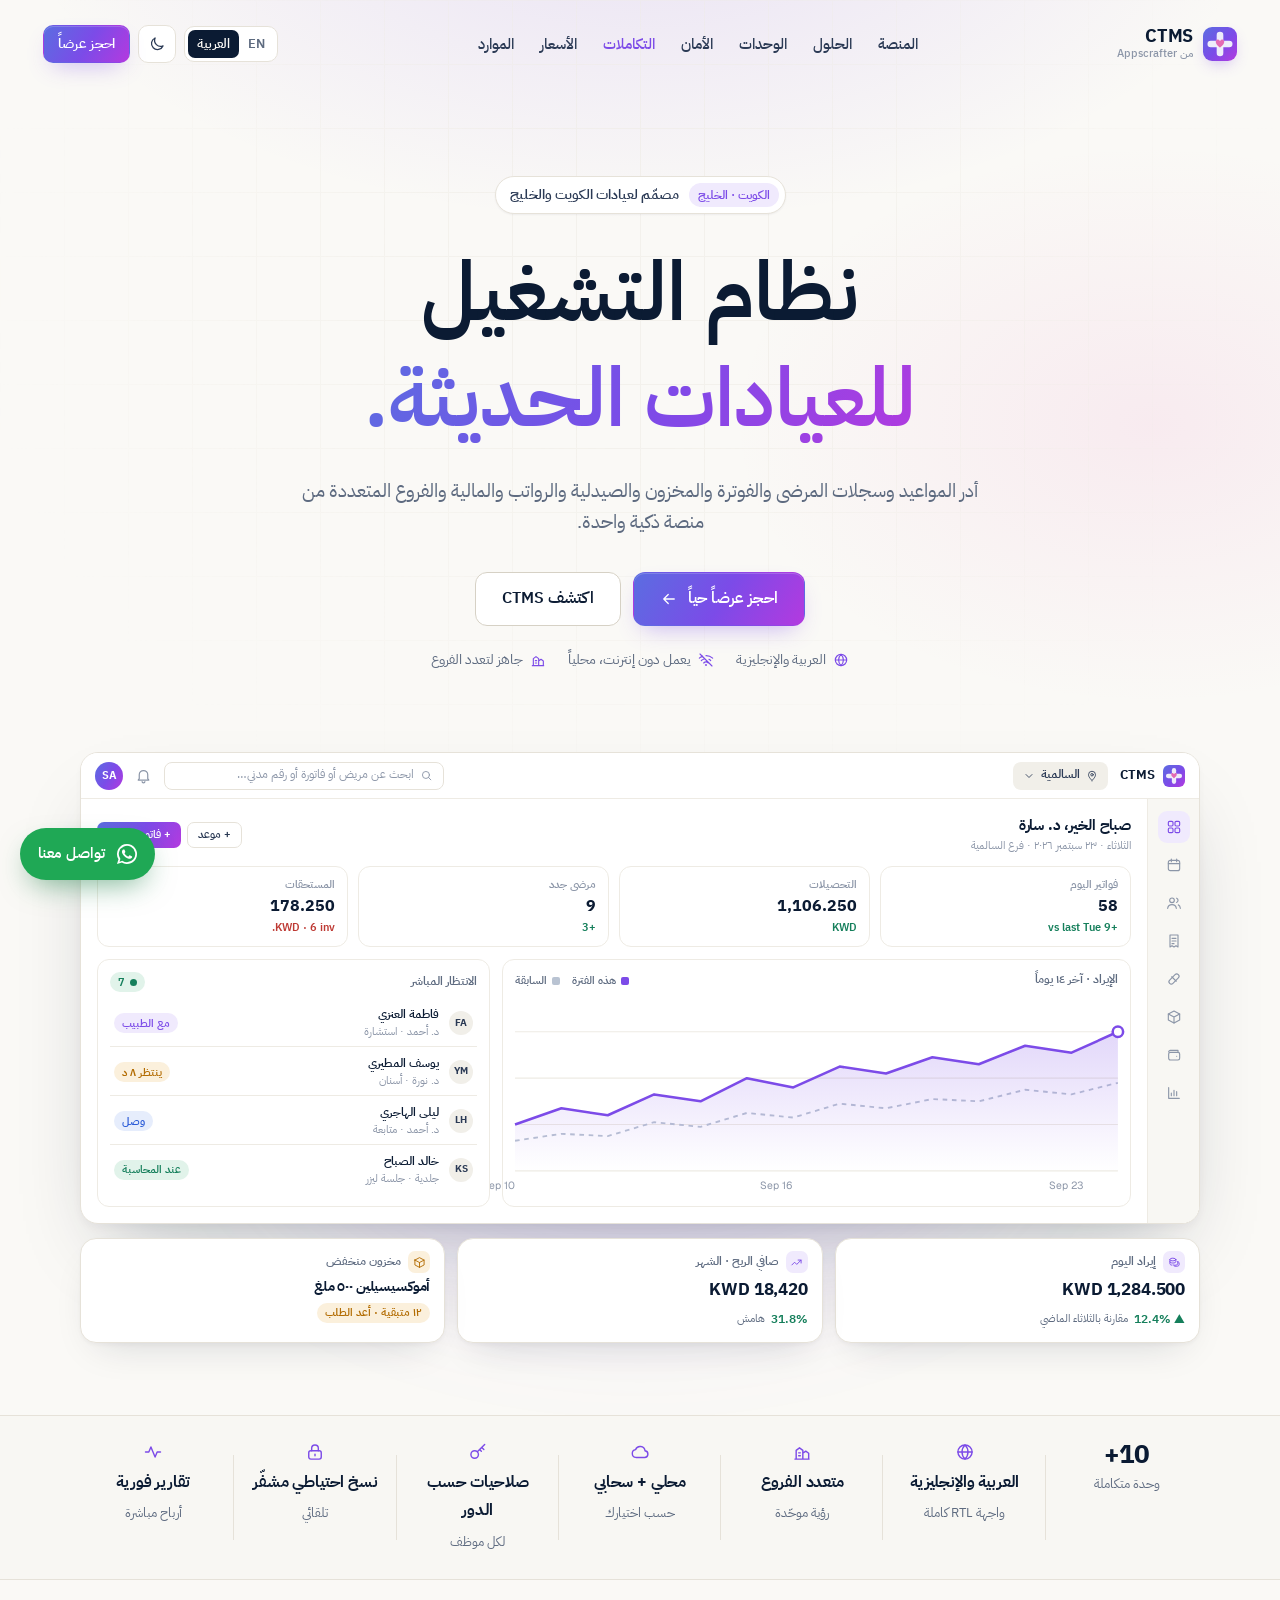
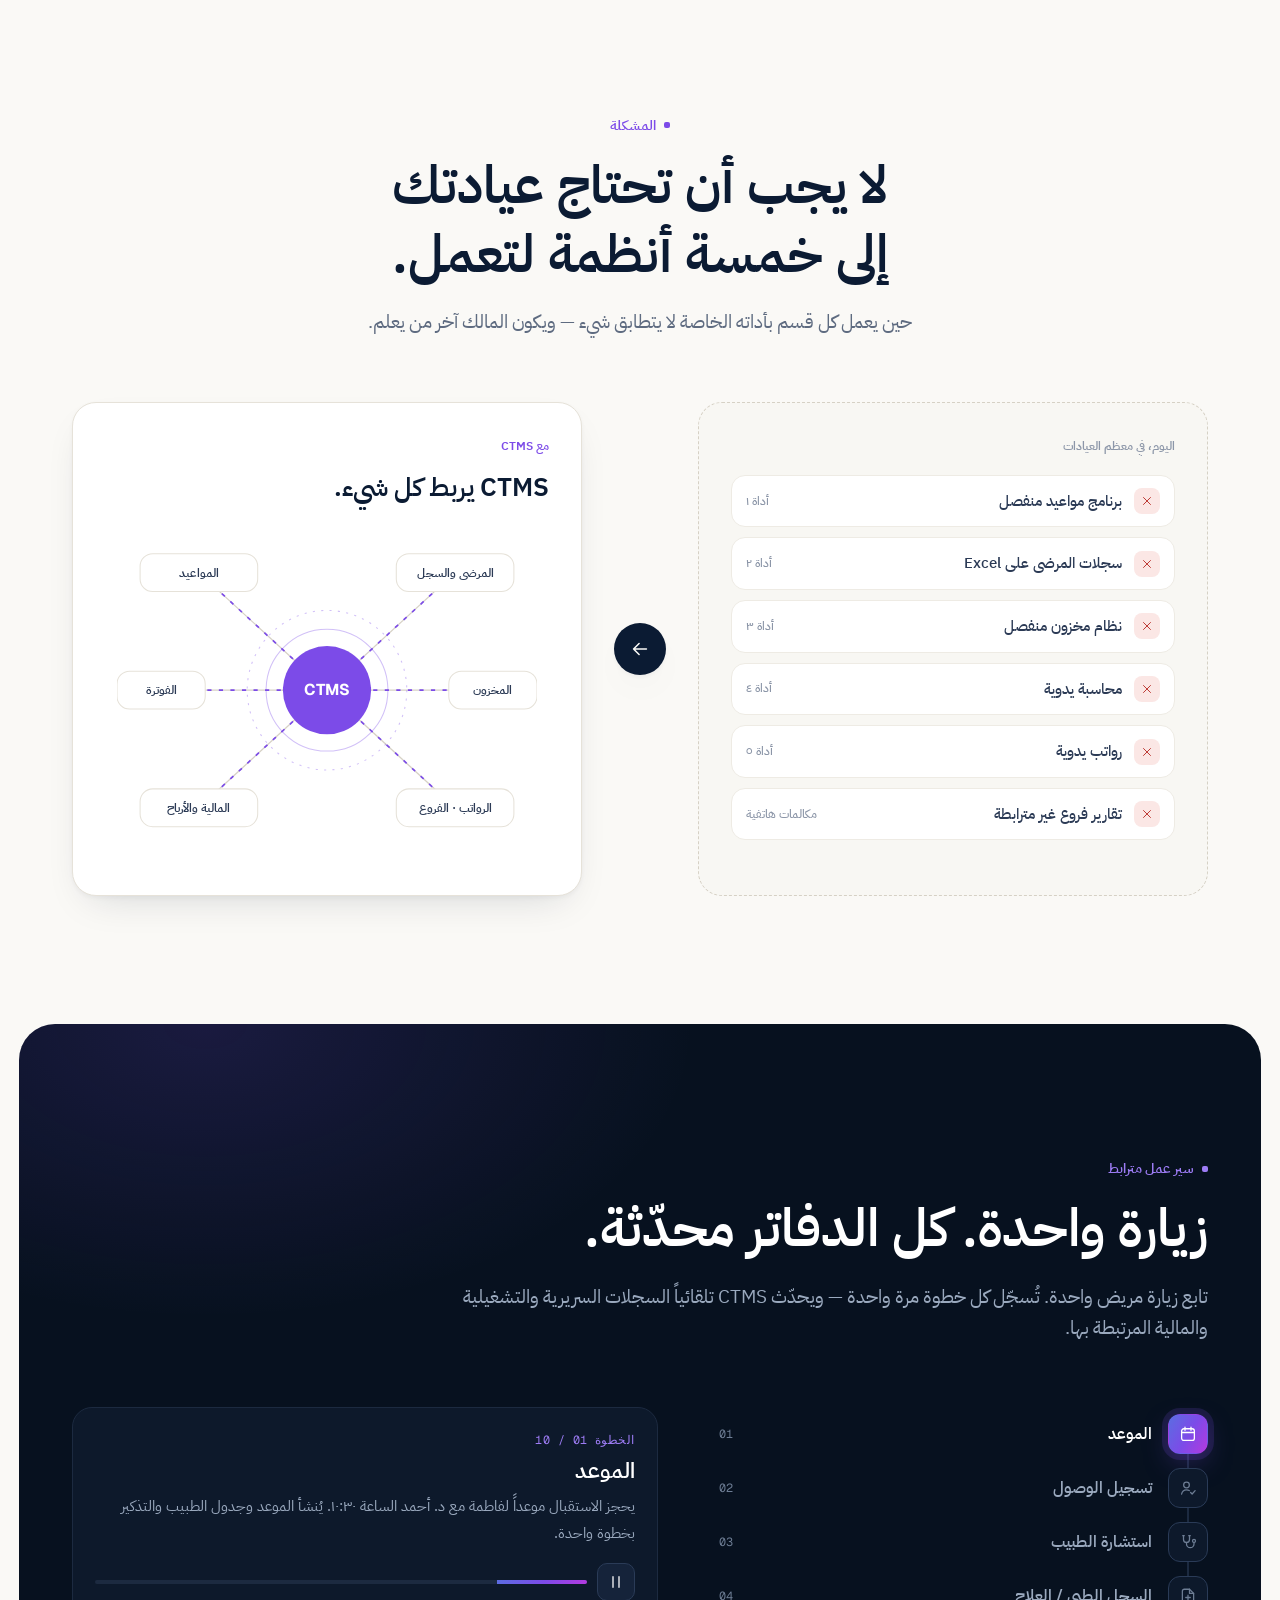
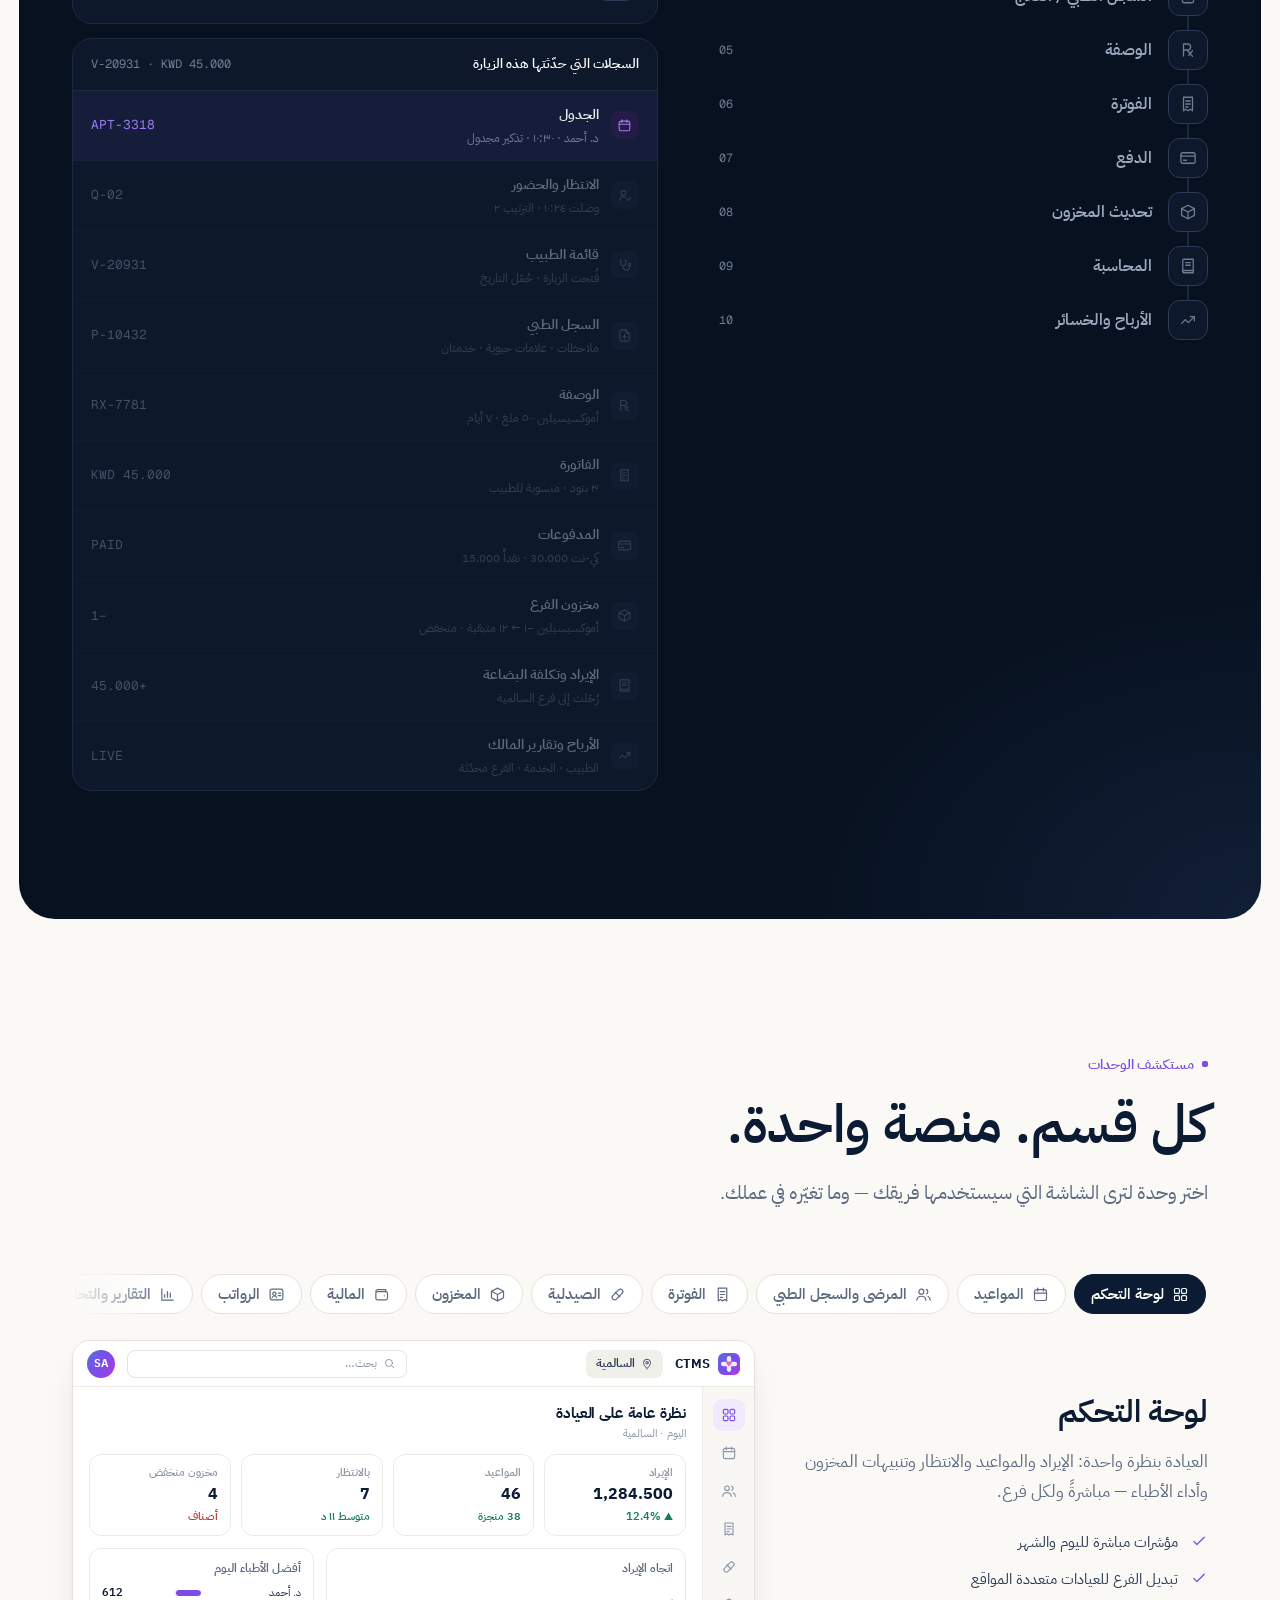
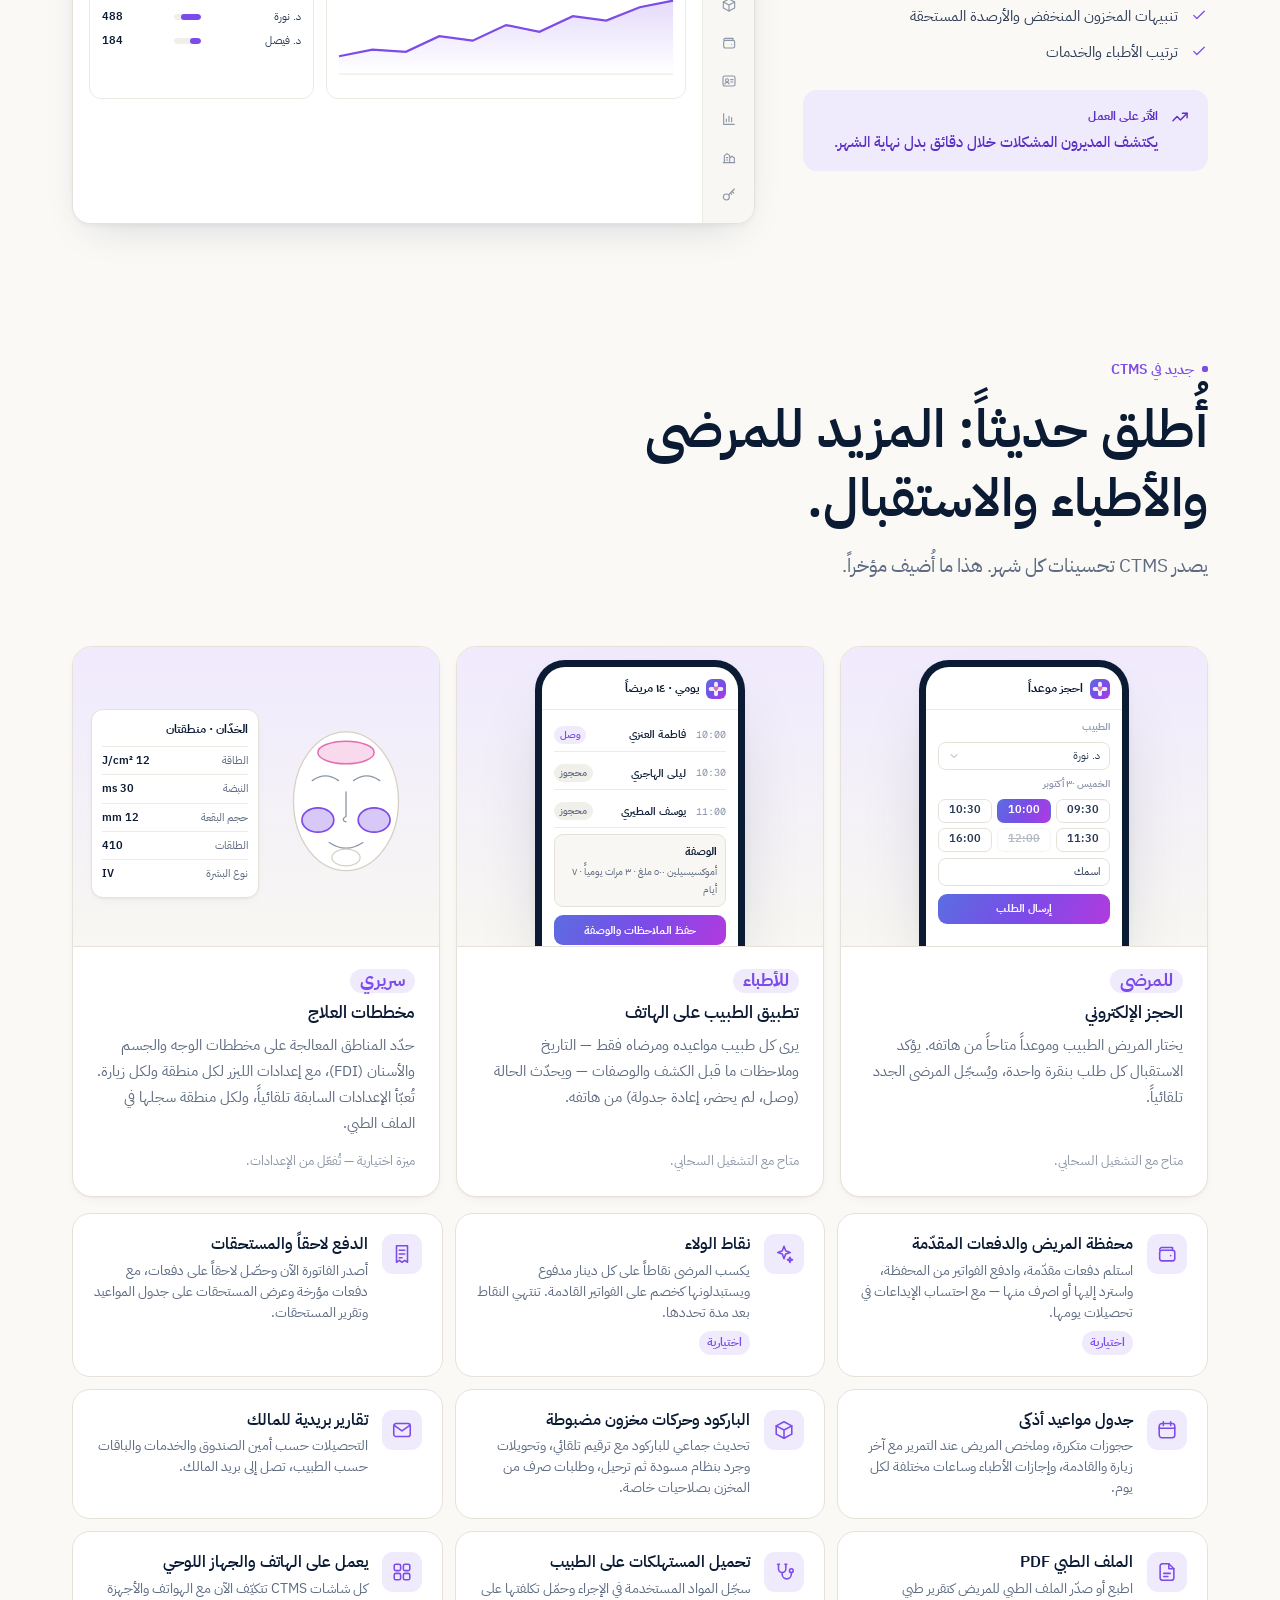
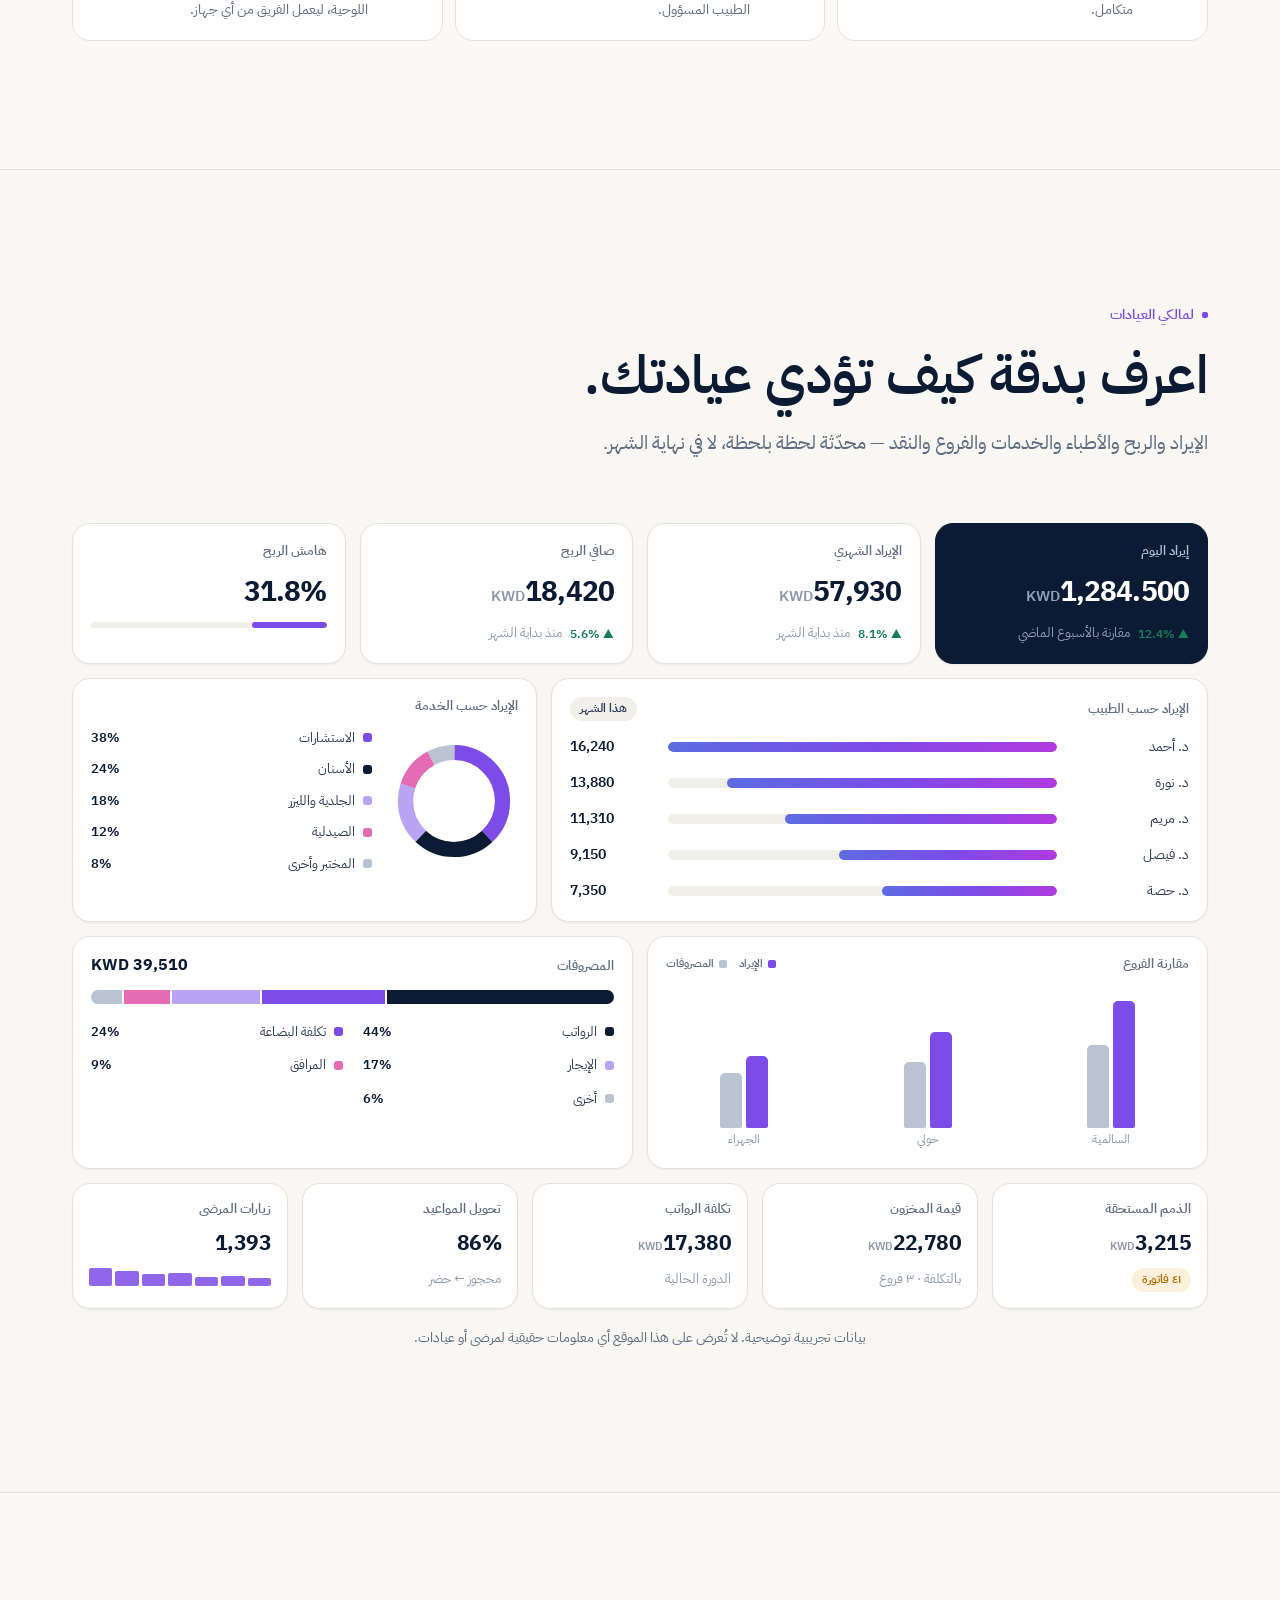
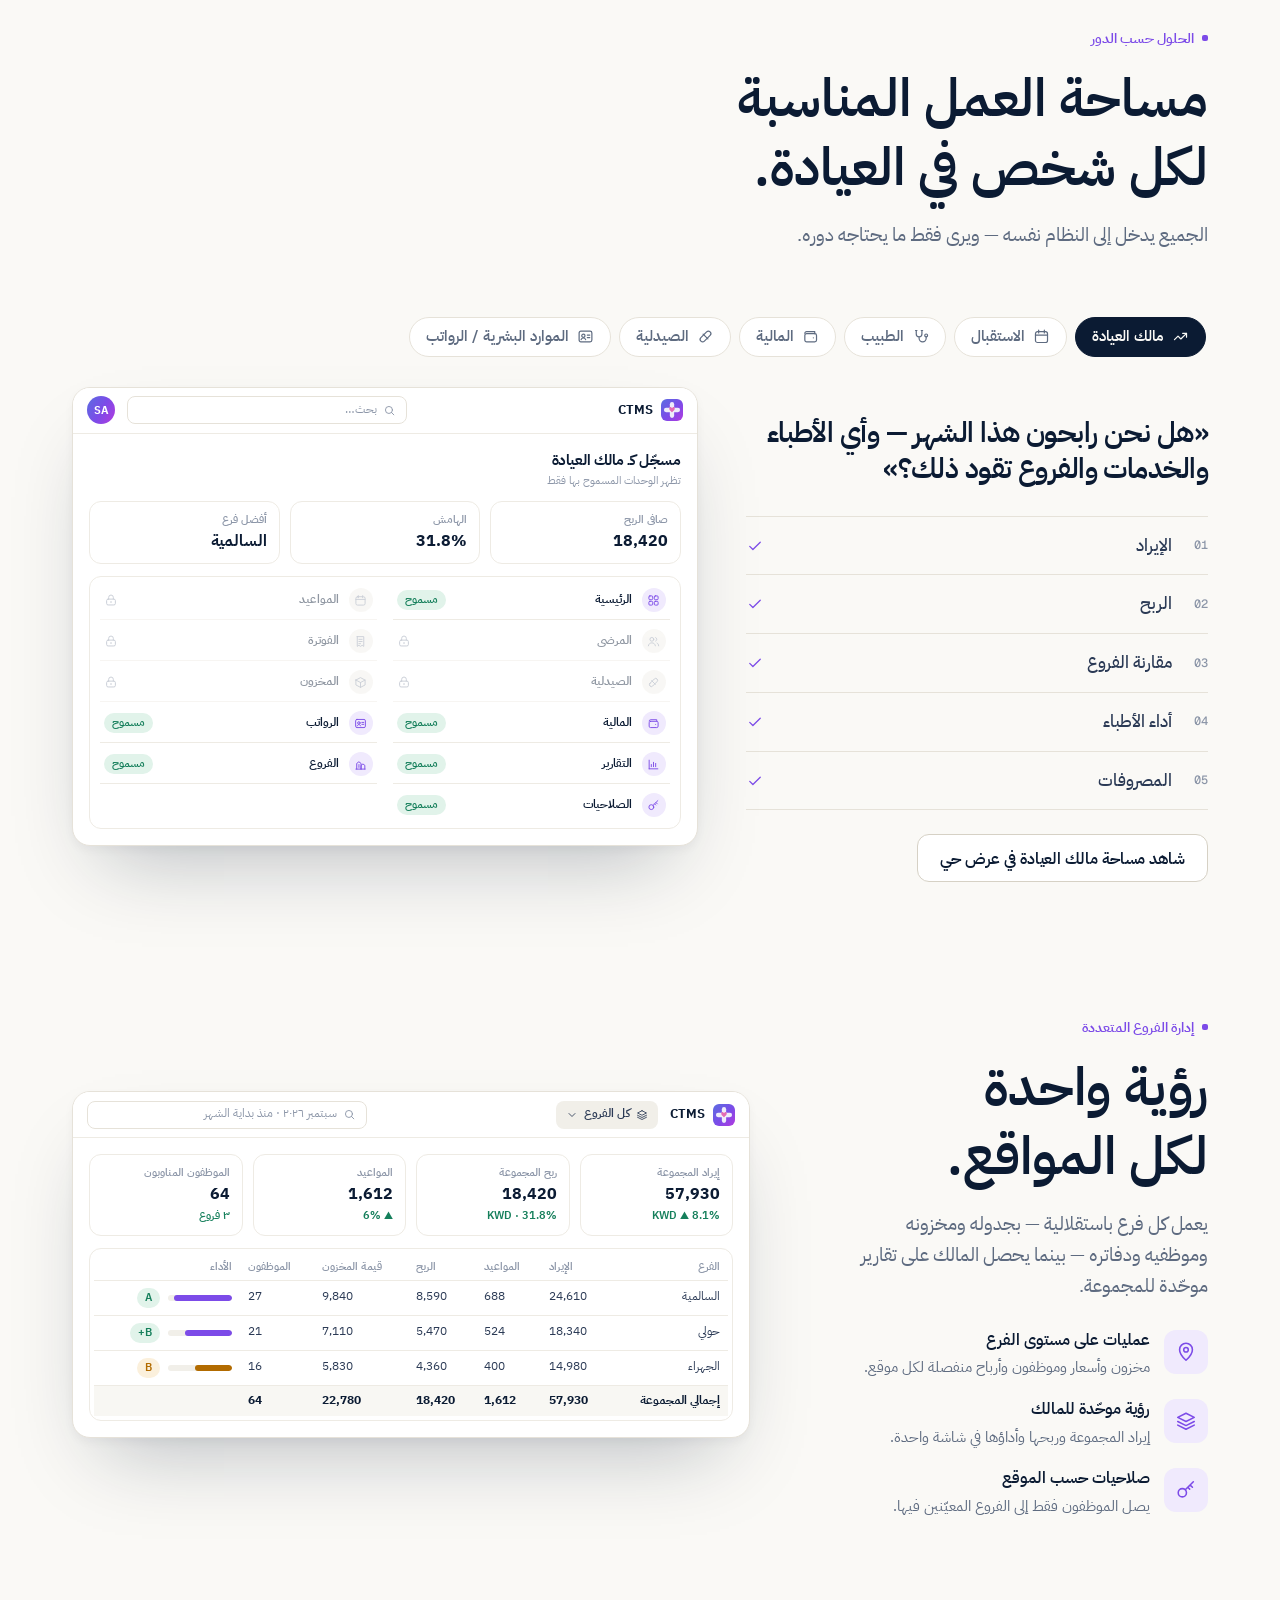
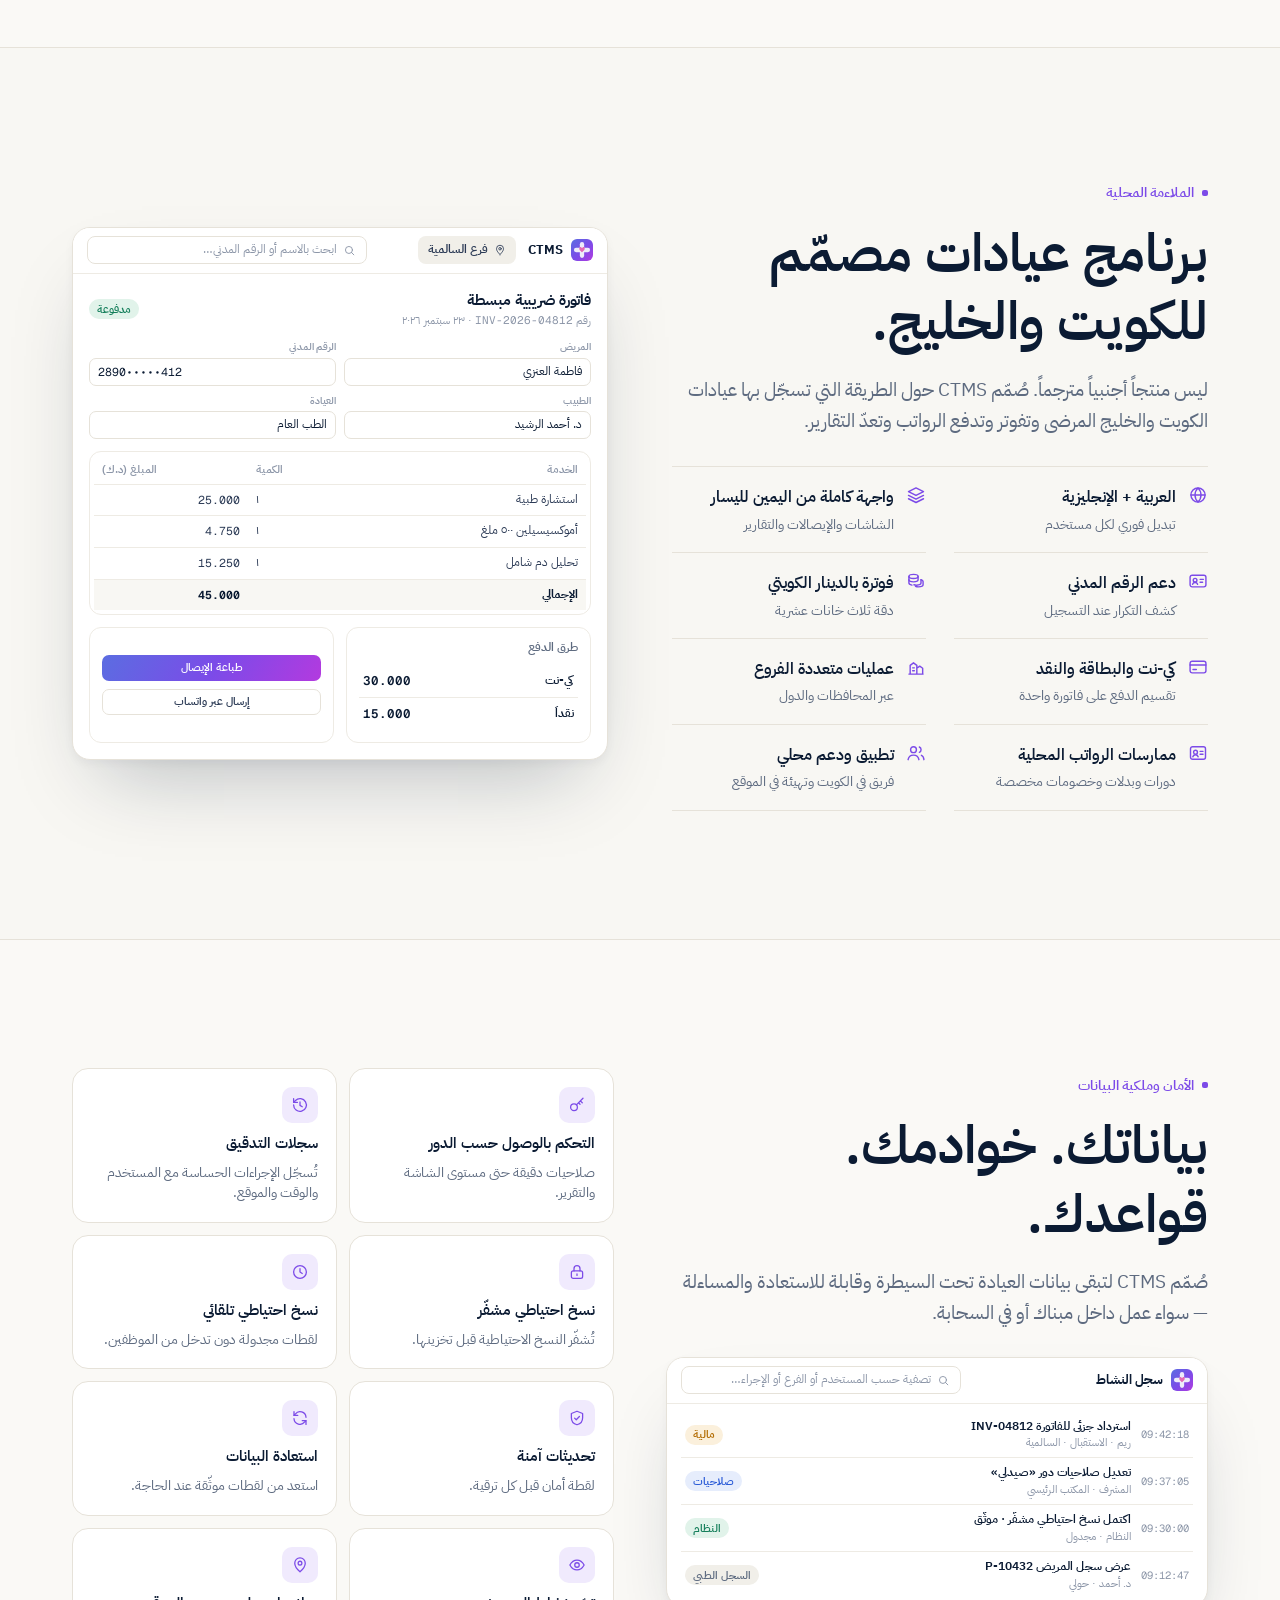
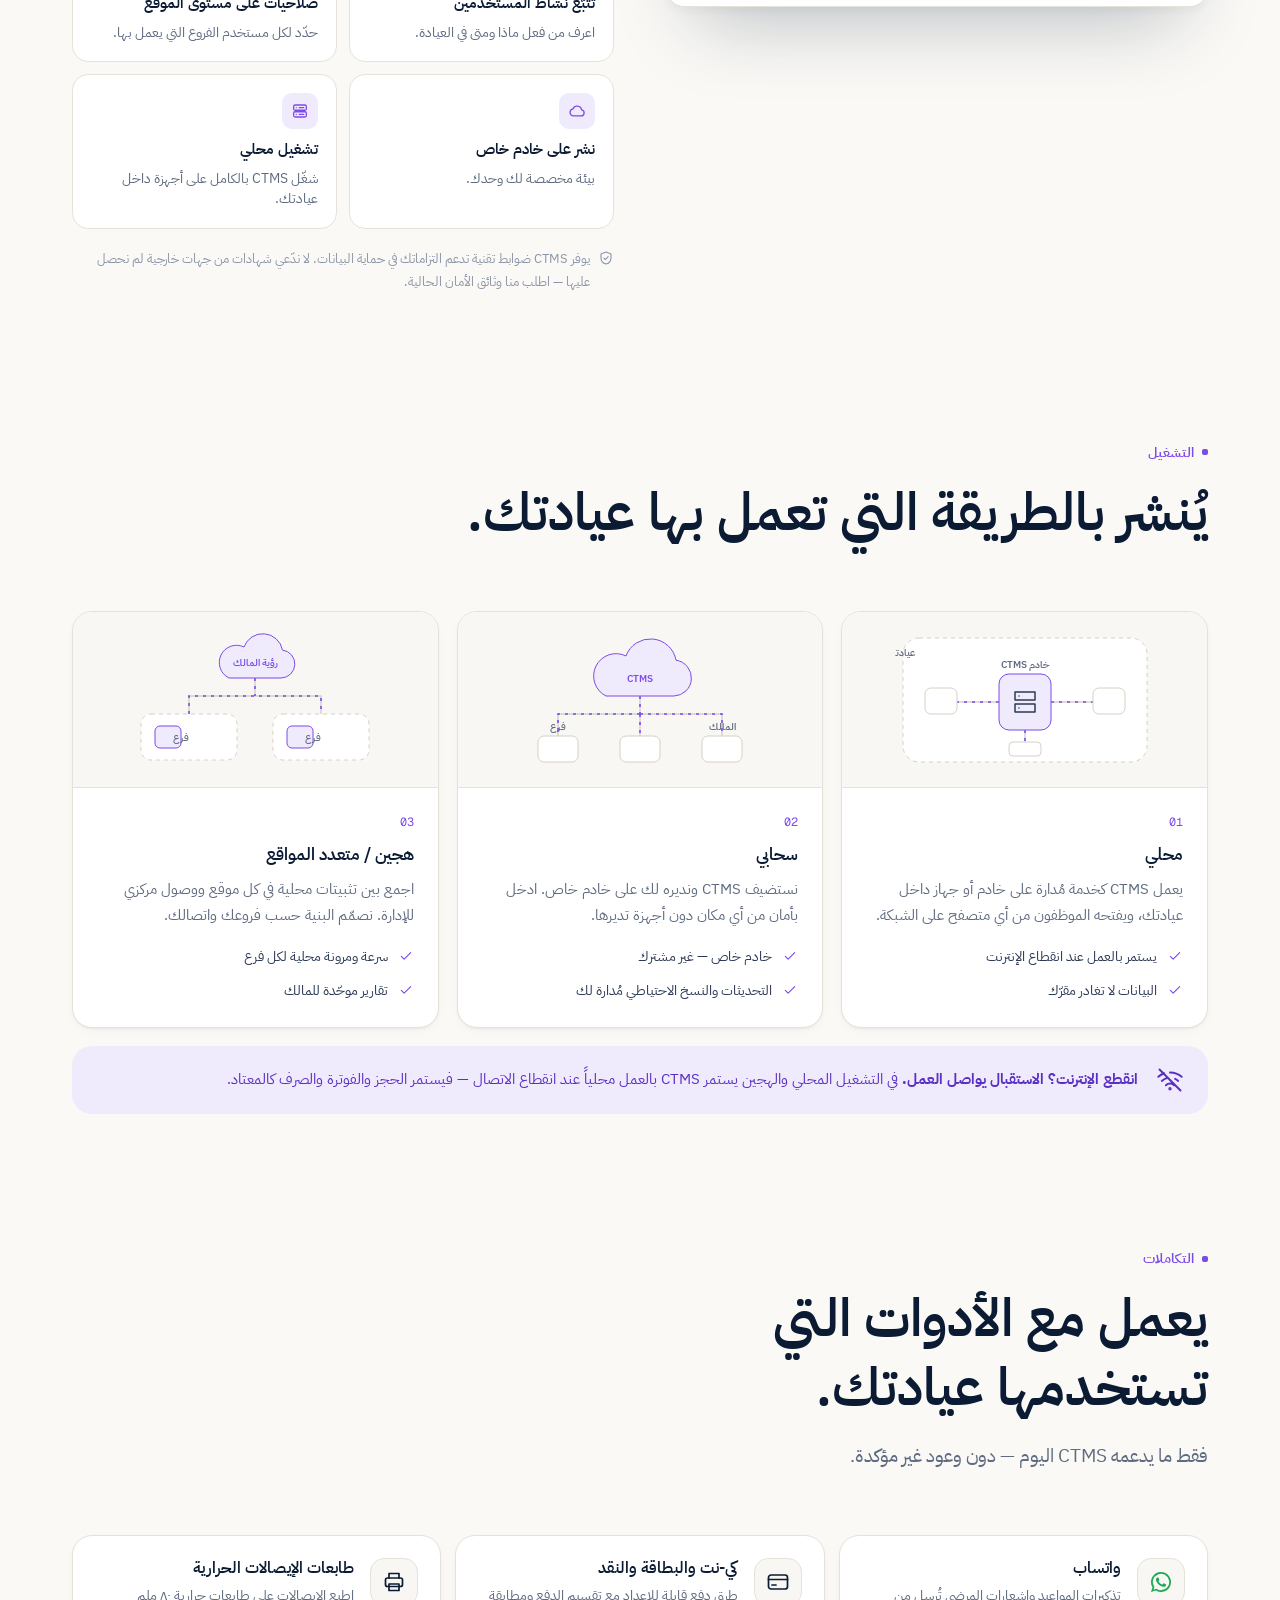
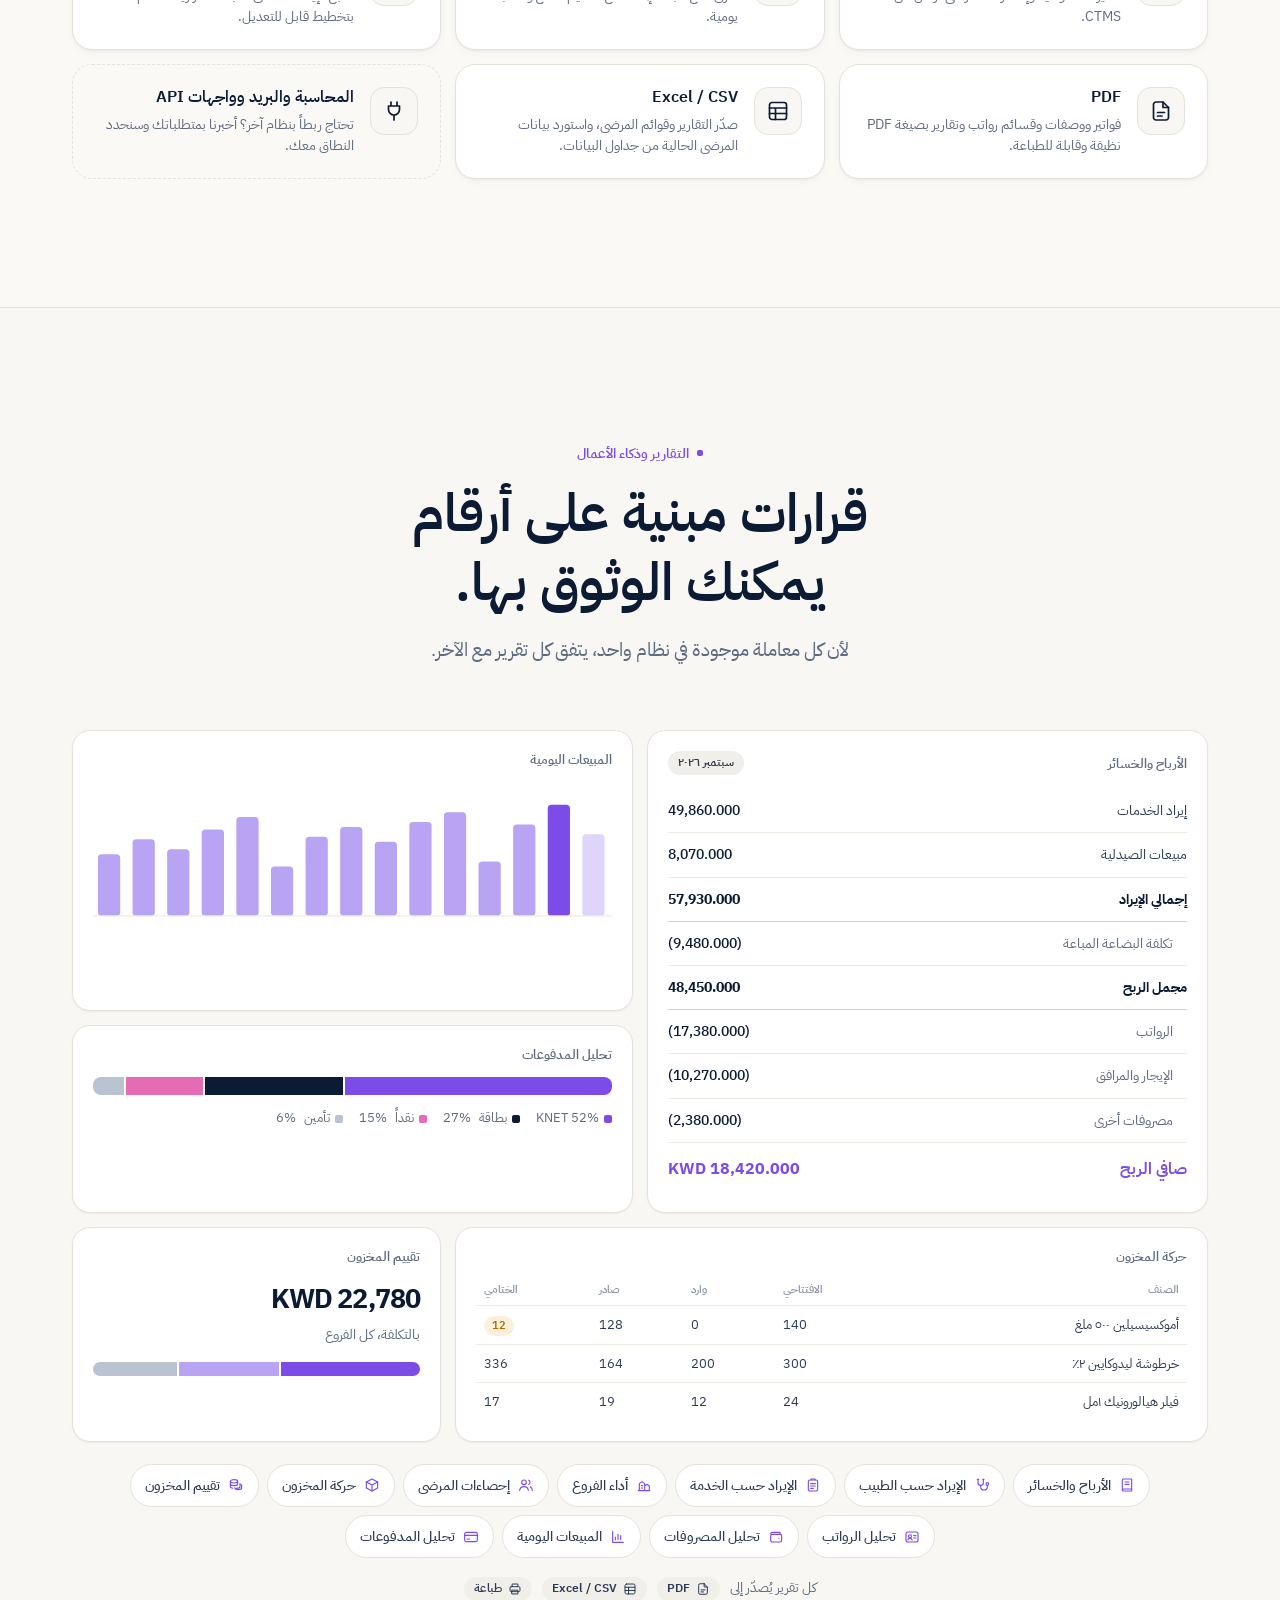
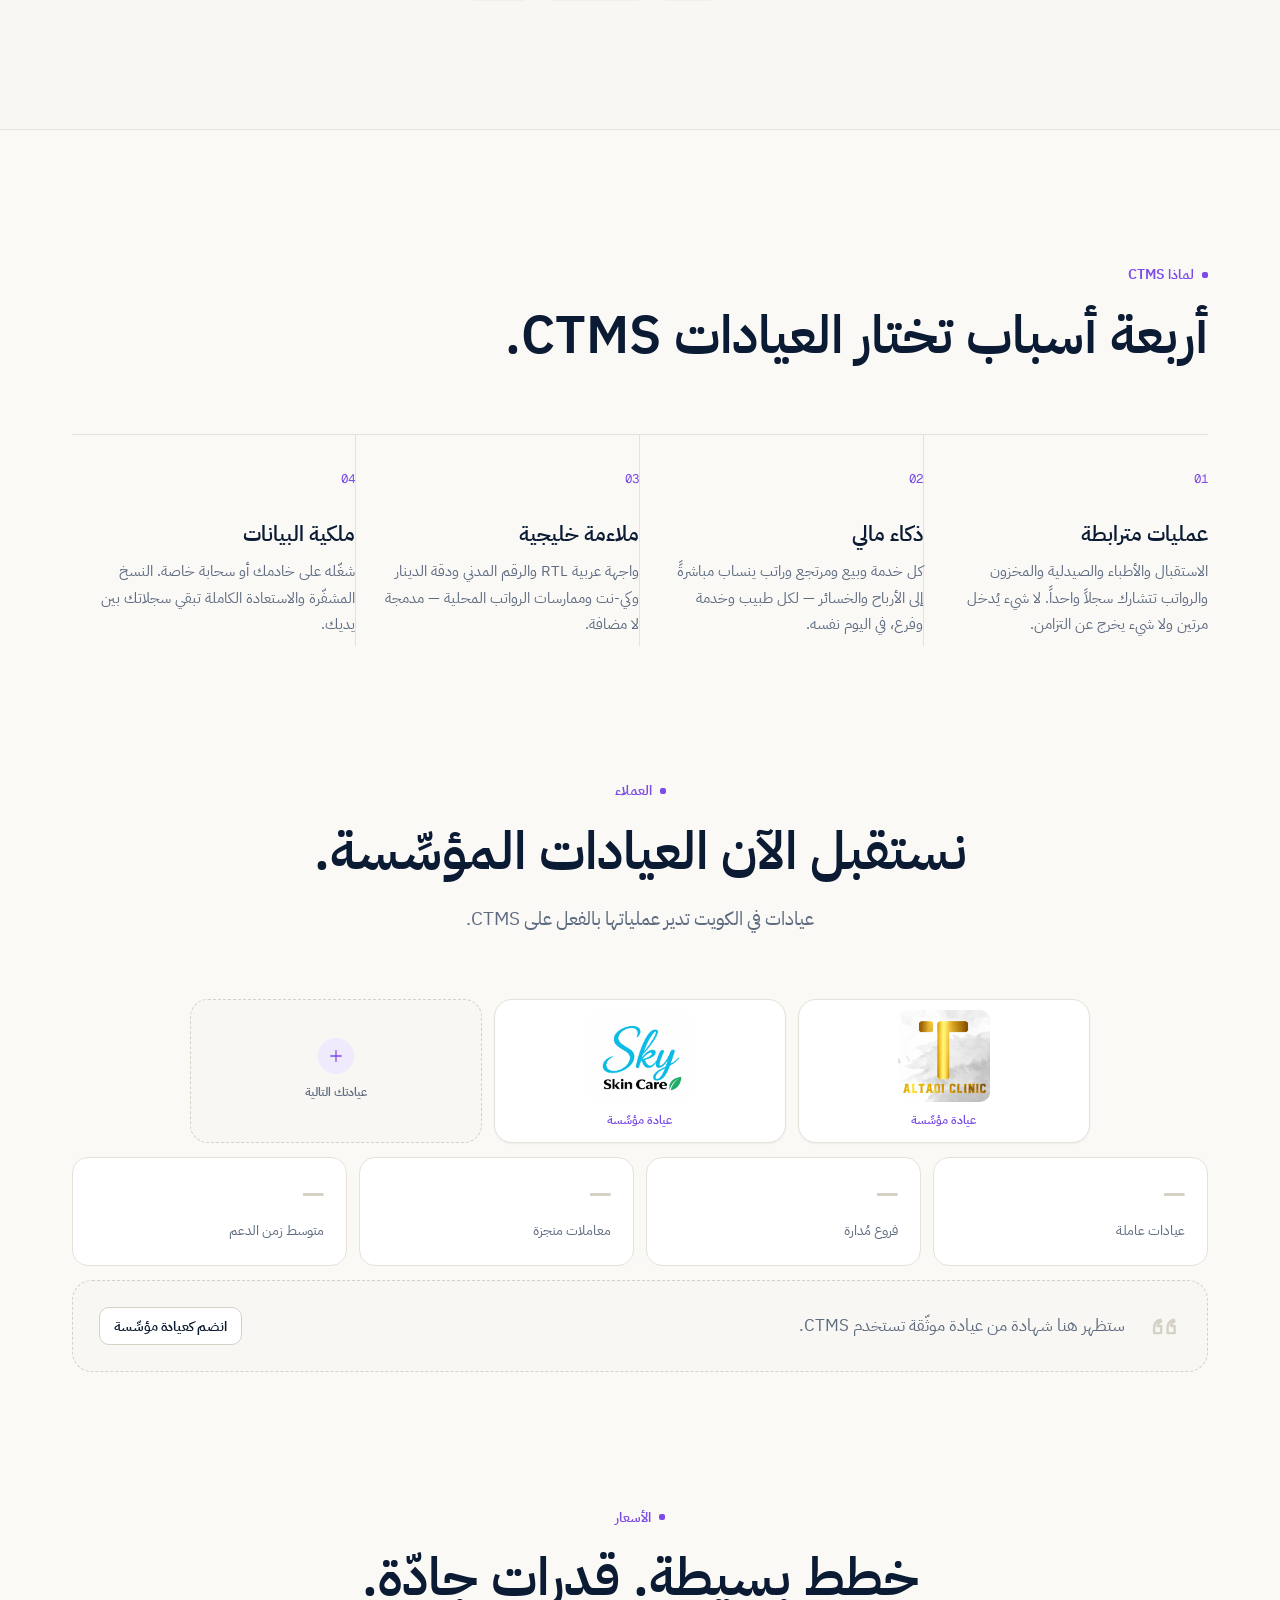
==== ar/index.html @ 9a02eace "Add 'New in CTMS': online booking, doctor app, treatment charts, wallet, loyalty, dues, scheduler, s" ====
<!doctype html>
<html lang="ar" dir="rtl" class="no-js" data-page-lang="ar">
<head>
<meta charset="utf-8">
<meta name="viewport" content="width=device-width, initial-scale=1, viewport-fit=cover">
<title>برنامج إدارة العيادات في الكويت | CTMS</title>
<meta name="description" content="CTMS نظام متكامل لإدارة العيادات والمراكز الطبية في الكويت والخليج: المواعيد، السجل الطبي، الفوترة، الصيدلية والمخزون، الرواتب، الأرباح والخسائر، وتعدد الفروع. واجهة عربية كاملة، يعمل محلياً أو سحابياً. احجز عرضاً حياً.">
<meta name="keywords" content="برنامج إدارة العيادات, نظام إدارة العيادات الكويت, برنامج عيادات, نظام عيادات أسنان, برنامج مجمع طبي, برنامج صيدلية, نظام فوترة طبي, سجل طبي إلكتروني, برنامج رواتب, CTMS, Appscrafter">
<meta name="author" content="Appscrafter">
<meta name="robots" content="index, follow">
<link rel="canonical" href="https://ctms.website/ar/">
<link rel="alternate" hreflang="en" href="https://ctms.website/">
<link rel="alternate" hreflang="ar" href="https://ctms.website/ar/">
<link rel="alternate" hreflang="x-default" href="https://ctms.website/">
<meta name="theme-color" content="#7c4be8" media="(prefers-color-scheme: light)">
<meta name="theme-color" content="#08111F" media="(prefers-color-scheme: dark)">
<link rel="icon" href="data:image/svg+xml,%3Csvg xmlns='http://www.w3.org/2000/svg' viewBox='0 0 512 512'%3E%3Cdefs%3E%3ClinearGradient id='g' x1='0' y1='0' x2='1' y2='1'%3E%3Cstop offset='0%25' stop-color='%235b6de1'/%3E%3Cstop offset='55%25' stop-color='%237c4be8'/%3E%3Cstop offset='100%25' stop-color='%23b33adf'/%3E%3C/linearGradient%3E%3C/defs%3E%3Crect width='512' height='512' rx='96' fill='url(%23g)'/%3E%3Crect x='206' y='70' width='100' height='372' rx='50' fill='%23f4f5fb'/%3E%3Crect x='68' y='206' width='376' height='100' rx='50' fill='%23f4f5fb'/%3E%3Cpath d='M256 310C256 310 192 266 192 222C192 194 214 178 237 191C244 195 250 204 256 214C262 204 268 195 275 191C298 178 320 194 320 222C320 266 256 310 256 310Z' fill='%23e46bb4'/%3E%3C/svg%3E">
<meta property="og:type" content="website">
<meta property="og:url" content="https://ctms.website/ar/">
<meta property="og:site_name" content="CTMS by Appscrafter">
<meta property="og:title" content="CTMS — نظام التشغيل للعيادات الحديثة">
<meta property="og:description" content="المواعيد والسجل الطبي والفوترة والصيدلية والمخزون والرواتب والمالية وتعدد الفروع في منصة واحدة. مصمّم لعيادات الكويت والخليج.">
<meta property="og:locale" content="ar_KW">
<meta property="og:locale:alternate" content="en_US">
<meta property="og:image" content="https://ctms.website/og-image.png">
<meta property="og:image:width" content="1200">
<meta property="og:image:height" content="630">
<meta property="og:image:alt" content="CTMS — The operating system for modern clinics">
<meta name="twitter:card" content="summary_large_image">
<meta name="twitter:image" content="https://ctms.website/og-image.png">
<link rel="preconnect" href="https://fonts.googleapis.com">
<link rel="preconnect" href="https://fonts.gstatic.com" crossorigin>
<link rel="stylesheet" href="https://fonts.googleapis.com/css2?family=Baloo+2:wght@800&family=Geist:wght@400;500;600;700&family=Geist+Mono:wght@400;500&family=IBM+Plex+Sans+Arabic:wght@400;500;600;700&display=swap">
<link rel="stylesheet" href="../assets/ctms.css">
<link rel="stylesheet" href="../assets/site.css">
<script>document.documentElement.classList.remove('no-js');try{var t=localStorage.getItem('ctms-theme');if(t)document.documentElement.setAttribute('data-theme',t);}catch(e){}</script>
<script type="application/ld+json">
{"@context":"https://schema.org","@type":"SoftwareApplication","name":"CTMS — Clinic Top Management System","applicationCategory":"BusinessApplication","applicationSubCategory":"Clinic management software","operatingSystem":"Windows, Web browser","inLanguage":["en","ar"],"description":"Clinic operating system for Kuwait and the GCC: appointments, patient records, billing, pharmacy, inventory, payroll, finance and multi-branch reporting.","url":"https://ctms.website/","offers":{"@type":"Offer","priceCurrency":"KWD","price":"29","availability":"https://schema.org/InStock"},"publisher":{"@type":"Organization","name":"Appscrafter","email":"info@appscrafter.com","telephone":"+965 9797 7275","areaServed":["KW","SA","AE","QA","BH","OM"]}}
</script>
</head>
<body>
<svg width="0" height="0" style="position:absolute" aria-hidden="true">
  <defs>
    <symbol id="i-check" viewBox="0 0 24 24"><path d="M5 12.5l4.2 4.2L19 7"/></symbol>
    <symbol id="i-arrow" viewBox="0 0 24 24"><path d="M5 12h14M13 6l6 6-6 6"/></symbol>
    <symbol id="i-cal" viewBox="0 0 24 24"><rect x="3.5" y="5" width="17" height="15.5" rx="3"/><path d="M3.5 10h17M8 3v4M16 3v4"/></symbol>
    <symbol id="i-users" viewBox="0 0 24 24"><circle cx="9" cy="8" r="3.5"/><path d="M2.5 20c.6-3.6 3.2-5.5 6.5-5.5s5.9 1.9 6.5 5.5M16 4.8a3.5 3.5 0 0 1 0 6.4M18.5 14.8c1.7.7 2.8 2.4 3 5.2"/></symbol>
    <symbol id="i-file" viewBox="0 0 24 24"><path d="M14 3H7a2.5 2.5 0 0 0-2.5 2.5v13A2.5 2.5 0 0 0 7 21h10a2.5 2.5 0 0 0 2.5-2.5V8.5L14 3z"/><path d="M14 3v5.5h5.5M12 11v6M9 14h6"/></symbol>
    <symbol id="i-receipt" viewBox="0 0 24 24"><path d="M6 3h12v18l-3-2-3 2-3-2-3 2V3z"/><path d="M9 8h6M9 12h6M9 16h3"/></symbol>
    <symbol id="i-pill" viewBox="0 0 24 24"><rect x="2.8" y="8.5" width="18.4" height="7" rx="3.5" transform="rotate(-45 12 12)"/><path d="M8.6 8.6l6.8 6.8"/></symbol>
    <symbol id="i-box" viewBox="0 0 24 24"><path d="M3.5 7.5L12 3l8.5 4.5v9L12 21l-8.5-4.5v-9z"/><path d="M3.5 7.5L12 12l8.5-4.5M12 12v9"/></symbol>
    <symbol id="i-wallet" viewBox="0 0 24 24"><path d="M4 7.5A2.5 2.5 0 0 1 6.5 5H18v3"/><rect x="4" y="8" width="16.5" height="11.5" rx="2.5"/><path d="M16 13.8h.01"/></symbol>
    <symbol id="i-payroll" viewBox="0 0 24 24"><rect x="3" y="4.5" width="18" height="15" rx="2.5"/><circle cx="9" cy="11" r="2.3"/><path d="M5.8 16.5c.5-1.6 1.7-2.4 3.2-2.4s2.7.8 3.2 2.4M14.5 10h3.5M14.5 13.5h3.5"/></symbol>
    <symbol id="i-chart" viewBox="0 0 24 24"><path d="M4 20V4M4 20h16"/><path d="M8 16v-4M12 16V8M16 16v-6"/></symbol>
    <symbol id="i-trend" viewBox="0 0 24 24"><path d="M3.5 16.5l5-5 4 4 8-8"/><path d="M15 7.5h5.5V13"/></symbol>
    <symbol id="i-branch" viewBox="0 0 24 24"><path d="M3.5 20.5h17M5 20.5V10l4-3 4 3v10.5M13 20.5v-7l3.5-2.5 3.5 2.5v7"/><path d="M8 13h2M8 16.5h2"/></symbol>
    <symbol id="i-shield" viewBox="0 0 24 24"><path d="M12 3l7.5 3v5.5c0 4.6-3.2 8.3-7.5 9.5-4.3-1.2-7.5-4.9-7.5-9.5V6L12 3z"/><path d="M8.8 12.2l2.2 2.2 4.2-4.4"/></symbol>
    <symbol id="i-lock" viewBox="0 0 24 24"><rect x="4.5" y="10.5" width="15" height="10" rx="2.5"/><path d="M8 10.5V7.5a4 4 0 0 1 8 0v3M12 14.5v2"/></symbol>
    <symbol id="i-key" viewBox="0 0 24 24"><circle cx="8" cy="15" r="4.5"/><path d="M11.2 11.8L20 3M16.5 6.5l2.5 2.5M14 9l2 2"/></symbol>
    <symbol id="i-globe" viewBox="0 0 24 24"><circle cx="12" cy="12" r="8.5"/><path d="M3.5 12h17M12 3.5c2.4 2.4 3.6 5.2 3.6 8.5s-1.2 6.1-3.6 8.5c-2.4-2.4-3.6-5.2-3.6-8.5S9.6 5.9 12 3.5z"/></symbol>
    <symbol id="i-wifioff" viewBox="0 0 24 24"><path d="M3 3l18 18M8.5 16.5a5 5 0 0 1 7 0M5 12.8a10 10 0 0 1 4.3-2.4M19 12.8a10 10 0 0 0-2.6-1.8M2 9.2A15 15 0 0 1 7 6.2M22 9.2a15 15 0 0 0-10-3.7"/><circle cx="12" cy="19.5" r=".6"/></symbol>
    <symbol id="i-server" viewBox="0 0 24 24"><rect x="3.5" y="4" width="17" height="7" rx="2"/><rect x="3.5" y="13" width="17" height="7" rx="2"/><path d="M7 7.5h.01M7 16.5h.01M11 7.5h6M11 16.5h6"/></symbol>
    <symbol id="i-cloud" viewBox="0 0 24 24"><path d="M7 18.5h10.5a4 4 0 0 0 .6-7.95A6 6 0 0 0 6.6 9.2 4.7 4.7 0 0 0 7 18.5z"/></symbol>
    <symbol id="i-layers" viewBox="0 0 24 24"><path d="M12 3.5L3 8l9 4.5L21 8l-9-4.5z"/><path d="M3 12.5l9 4.5 9-4.5M3 16.5l9 4.5 9-4.5"/></symbol>
    <symbol id="i-printer" viewBox="0 0 24 24"><path d="M7 8V3.5h10V8"/><rect x="3.5" y="8" width="17" height="8.5" rx="2"/><path d="M7 14h10v6.5H7z"/></symbol>
    <symbol id="i-pdf" viewBox="0 0 24 24"><path d="M14 3H7a2.5 2.5 0 0 0-2.5 2.5v13A2.5 2.5 0 0 0 7 21h10a2.5 2.5 0 0 0 2.5-2.5V8.5L14 3z"/><path d="M14 3v5.5h5.5M8.5 13.5h7M8.5 17h4.5"/></symbol>
    <symbol id="i-sheet" viewBox="0 0 24 24"><rect x="3.5" y="3.5" width="17" height="17" rx="2.5"/><path d="M3.5 9h17M3.5 14.5h17M9.5 9v11.5"/></symbol>
    <symbol id="i-card" viewBox="0 0 24 24"><rect x="2.5" y="5" width="19" height="14" rx="2.5"/><path d="M2.5 9.5h19M6 15h4"/></symbol>
    <symbol id="i-plug" viewBox="0 0 24 24"><path d="M9 3v4M15 3v4M6.5 7h11v3.5a5.5 5.5 0 0 1-11 0V7zM12 16v5"/></symbol>
    <symbol id="i-clock" viewBox="0 0 24 24"><circle cx="12" cy="12" r="8.5"/><path d="M12 7.5V12l3 2"/></symbol>
    <symbol id="i-steth" viewBox="0 0 24 24"><path d="M6 3.5v5a4 4 0 0 0 8 0v-5M5 3.5h2M13 3.5h2M10 12.5v2a5 5 0 0 0 10 0v-2"/><circle cx="20" cy="10.5" r="2"/></symbol>
    <symbol id="i-clip" viewBox="0 0 24 24"><rect x="5" y="4.5" width="14" height="16.5" rx="2.5"/><path d="M9 4.5V3h6v1.5M8.5 10h7M8.5 13.5h7M8.5 17h4"/></symbol>
    <symbol id="i-rx" viewBox="0 0 24 24"><path d="M6 20V4h5.5a4 4 0 0 1 0 8H6M10.5 12l7.5 8.5M18 13l-5 6"/></symbol>
    <symbol id="i-checkin" viewBox="0 0 24 24"><circle cx="10" cy="8" r="3.8"/><path d="M3.5 20c.7-3.8 3.3-5.6 6.5-5.6 1.4 0 2.6.3 3.7 1M15.5 18l2 2 4-4.5"/></symbol>
    <symbol id="i-coins" viewBox="0 0 24 24"><ellipse cx="9" cy="6.5" rx="5.5" ry="2.5"/><path d="M3.5 6.5v4c0 1.4 2.5 2.5 5.5 2.5s5.5-1.1 5.5-2.5v-4"/><path d="M9.5 16.5c.8.3 1.9.5 3 .5 3 0 5.5-1.1 5.5-2.5v-4M3.5 10.5v4c0 1.1 1.5 2 3.6 2.4"/><path d="M18 10.5c1.5.4 2.5 1.2 2.5 2v4c0 1.4-2.5 2.5-5.5 2.5-1.4 0-2.7-.2-3.6-.6"/></symbol>
    <symbol id="i-ledger" viewBox="0 0 24 24"><path d="M5 4.5A1.5 1.5 0 0 1 6.5 3H19v15H6.5A1.5 1.5 0 0 0 5 19.5v-15z"/><path d="M5 19.5A1.5 1.5 0 0 0 6.5 21H19v-3M9 7.5h6M9 11h6"/></symbol>
    <symbol id="i-history" viewBox="0 0 24 24"><path d="M3.5 12a8.5 8.5 0 1 0 2.5-6L3.5 8.5"/><path d="M3.5 3.5v5h5M12 8v4.5l3 1.8"/></symbol>
    <symbol id="i-refresh" viewBox="0 0 24 24"><path d="M20 11a8 8 0 0 0-14.3-4.3L4 8.5M4 13a8 8 0 0 0 14.3 4.3L20 15.5"/><path d="M4 3.5v5h5M20 20.5v-5h-5"/></symbol>
    <symbol id="i-eye" viewBox="0 0 24 24"><path d="M2.5 12S6 5.5 12 5.5 21.5 12 21.5 12 18 18.5 12 18.5 2.5 12 2.5 12z"/><circle cx="12" cy="12" r="3"/></symbol>
    <symbol id="i-pin" viewBox="0 0 24 24"><path d="M12 21s7-6.2 7-11.5A7 7 0 0 0 5 9.5C5 14.8 12 21 12 21z"/><circle cx="12" cy="9.5" r="2.5"/></symbol>
    <symbol id="i-id" viewBox="0 0 24 24"><rect x="2.5" y="5" width="19" height="14" rx="2.5"/><circle cx="8.5" cy="11" r="2.2"/><path d="M5.5 16c.5-1.5 1.6-2.2 3-2.2s2.5.7 3 2.2M14.5 10h4M14.5 13.5h3"/></symbol>
    <symbol id="i-db" viewBox="0 0 24 24"><ellipse cx="12" cy="5.5" rx="7.5" ry="2.8"/><path d="M4.5 5.5v13c0 1.5 3.4 2.8 7.5 2.8s7.5-1.3 7.5-2.8v-13M4.5 12c0 1.5 3.4 2.8 7.5 2.8s7.5-1.3 7.5-2.8"/></symbol>
    <symbol id="i-activity" viewBox="0 0 24 24"><path d="M3 12h4l2.5-6 5 12 2.5-6h4"/></symbol>
    <symbol id="i-search" viewBox="0 0 24 24"><circle cx="11" cy="11" r="6.5"/><path d="M20 20l-4.3-4.3"/></symbol>
    <symbol id="i-down" viewBox="0 0 24 24"><path d="M6 9l6 6 6-6"/></symbol>
    <symbol id="i-x" viewBox="0 0 24 24"><path d="M6 6l12 12M18 6L6 18"/></symbol>
    <symbol id="i-plus" viewBox="0 0 24 24"><path d="M12 5v14M5 12h14"/></symbol>
    <symbol id="i-menu" viewBox="0 0 24 24"><path d="M4 7h16M4 12h16M4 17h16"/></symbol>
    <symbol id="i-sun" viewBox="0 0 24 24"><circle cx="12" cy="12" r="4"/><path d="M12 2.5v2M12 19.5v2M4.6 4.6L6 6M18 18l1.4 1.4M2.5 12h2M19.5 12h2M4.6 19.4L6 18M18 6l1.4-1.4"/></symbol>
    <symbol id="i-moon" viewBox="0 0 24 24"><path d="M20 14.5A8 8 0 0 1 9.5 4a8 8 0 1 0 10.5 10.5z"/></symbol>
    <symbol id="i-play" viewBox="0 0 24 24"><path d="M8 5.5v13l10-6.5-10-6.5z"/></symbol>
    <symbol id="i-pause" viewBox="0 0 24 24"><path d="M8 5v14M16 5v14"/></symbol>
    <symbol id="i-bell" viewBox="0 0 24 24"><path d="M6 16.5V11a6 6 0 0 1 12 0v5.5l1.5 2h-15l1.5-2zM10 20.5a2 2 0 0 0 4 0"/></symbol>
    <symbol id="i-grid" viewBox="0 0 24 24"><rect x="3.5" y="3.5" width="7" height="7" rx="1.8"/><rect x="13.5" y="3.5" width="7" height="7" rx="1.8"/><rect x="3.5" y="13.5" width="7" height="7" rx="1.8"/><rect x="13.5" y="13.5" width="7" height="7" rx="1.8"/></symbol>
    <symbol id="i-mail" viewBox="0 0 24 24"><rect x="3" y="5" width="18" height="14" rx="2.5"/><path d="M3.5 7l8.5 6 8.5-6"/></symbol>
    <symbol id="i-phone" viewBox="0 0 24 24"><path d="M5 3.5h3.5l2 5-2.5 1.5a11 11 0 0 0 6 6l1.5-2.5 5 2V19a2 2 0 0 1-2 2C10.5 21 3 13.5 3 5.5a2 2 0 0 1 2-2z"/></symbol>
    <symbol id="i-quote" viewBox="0 0 24 24"><path d="M9.5 7.5C6.5 8.3 5 10.4 5 13.5V17h5v-5H7.5c0-1.6.8-2.6 2.5-3.2M19 7.5c-3 .8-4.5 2.9-4.5 6V17h5v-5H17c0-1.6.8-2.6 2.5-3.2"/></symbol>
    <symbol id="i-spark" viewBox="0 0 24 24"><path d="M12 3.5l1.8 5 5 1.8-5 1.8-1.8 5-1.8-5-5-1.8 5-1.8 1.8-5zM18.5 15.5l.8 2 2 .8-2 .8-.8 2-.8-2-2-.8 2-.8.8-2z"/></symbol>
    <symbol id="i-flag" viewBox="0 0 24 24"><path d="M5 21V4M5 4.5h11l-2 4 2 4H5"/></symbol>
    <symbol id="i-upload" viewBox="0 0 24 24"><path d="M12 15V4M7.5 8.5L12 4l4.5 4.5M4.5 15v3a2.5 2.5 0 0 0 2.5 2.5h10a2.5 2.5 0 0 0 2.5-2.5v-3"/></symbol>
    <symbol id="i-wa" viewBox="0 0 24 24"><path d="M12 2a10 10 0 0 0-8.5 15.2L2 22l4.9-1.4A10 10 0 1 0 12 2zm0 18.2c-1.5 0-3-.4-4.3-1.2l-.3-.18-2.85.83.86-2.78-.2-.3A8.2 8.2 0 1 1 12 20.2zm4.6-6.1c-.25-.13-1.48-.73-1.7-.81-.23-.09-.4-.13-.56.13-.17.25-.64.8-.79.97-.14.17-.29.19-.54.06-.25-.13-1.06-.39-2.02-1.24-.75-.67-1.25-1.49-1.4-1.74-.14-.25-.01-.39.11-.51.11-.11.25-.29.37-.44.13-.15.17-.25.25-.42.08-.17.04-.31-.02-.44-.06-.13-.56-1.35-.77-1.85-.2-.48-.41-.42-.56-.43h-.48c-.17 0-.44.06-.67.31-.23.25-.88.86-.88 2.1 0 1.24.9 2.43 1.03 2.6.13.17 1.77 2.7 4.3 3.79.6.26 1.07.41 1.43.53.6.19 1.15.16 1.58.1.48-.07 1.48-.6 1.69-1.19.21-.58.21-1.08.14-1.19-.06-.1-.23-.16-.48-.29z"/></symbol>
    <symbol id="logo" viewBox="0 0 512 512"><defs><linearGradient id="lg-brand" x1="0" y1="0" x2="1" y2="1"><stop offset="0%" stop-color="#5b6de1"/><stop offset="55%" stop-color="#7c4be8"/><stop offset="100%" stop-color="#b33adf"/></linearGradient></defs><rect width="512" height="512" rx="96" fill="url(#lg-brand)"/><rect x="206" y="70" width="100" height="372" rx="50" fill="#f4f5fb" opacity=".95"/><rect x="68" y="206" width="376" height="100" rx="50" fill="#f4f5fb" opacity=".95"/><path d="M256 310C256 310 192 266 192 222C192 194 214 178 237 191C244 195 250 204 256 214C262 204 268 195 275 191C298 178 320 194 320 222C320 266 256 310 256 310Z" fill="#e46bb4"/></symbol>
  </defs>
</svg>

<a class="skip" href="#main" data-i18n="skip">تخطَّ إلى المحتوى</a>

<!-- ============================ NAV ============================ -->
<header class="nav" id="nav">
  <div class="nav-bar">
    <a class="brand" href="#top" aria-label="CTMS home">
      <svg aria-hidden="true"><use href="#logo"/></svg>
      <span class="bt">CTMS<small data-i18n="brand_sub">من Appscrafter</small></span>
    </a>
    <nav class="nav-links" aria-label="Primary">
      <a href="#platform" data-i18n="nav_platform">المنصة</a>
      <a href="#roles" data-i18n="nav_solutions">الحلول</a>
      <a href="#modules" data-i18n="nav_modules">الوحدات</a>
      <a href="#security" data-i18n="nav_security">الأمان</a>
      <a href="#integrations" data-i18n="nav_integrations">التكاملات</a>
      <a href="#pricing" data-i18n="nav_pricing">الأسعار</a>
      <a href="#faq" data-i18n="nav_resources">الموارد</a>
    </nav>
    <div class="nav-right">
      <div class="lang" role="group" aria-label="Language">
        <button type="button" data-lang="en" aria-pressed="true">EN</button>
        <button type="button" data-lang="ar" class="ar" aria-pressed="false">العربية</button>
      </div>
      <button class="iconbtn theme-toggle" type="button" data-theme-toggle aria-label="Toggle dark mode">
        <svg class="ico theme-moon"><use href="#i-moon"/></svg><svg class="ico theme-sun"><use href="#i-sun"/></svg>
      </button>
      <button class="btn btn-primary btn-sm" type="button" data-demo data-i18n="cta_book">احجز عرضاً</button>
      <button class="iconbtn menu-btn" type="button" id="menuBtn" aria-label="Open menu" aria-expanded="false" aria-controls="mnav"><svg class="ico"><use href="#i-menu"/></svg></button>
    </div>
  </div>
</header>

<div class="mnav" id="mnav" aria-hidden="true">
  <div class="mnav-scrim" data-close-menu></div>
  <div class="mnav-sheet" role="dialog" aria-modal="true" aria-label="Menu">
    <div class="mnav-top">
      <a class="brand" href="#top" data-close-menu><svg aria-hidden="true"><use href="#logo"/></svg><span class="bt">CTMS</span></a>
      <button class="iconbtn" type="button" data-close-menu aria-label="Close menu"><svg class="ico"><use href="#i-x"/></svg></button>
    </div>
    <nav class="mnav-links" aria-label="Mobile">
      <a href="#platform" data-close-menu><span data-i18n="nav_platform">المنصة</span><svg class="ico"><use href="#i-arrow"/></svg></a>
      <a href="#roles" data-close-menu><span data-i18n="nav_solutions">الحلول</span><svg class="ico"><use href="#i-arrow"/></svg></a>
      <a href="#modules" data-close-menu><span data-i18n="nav_modules">الوحدات</span><svg class="ico"><use href="#i-arrow"/></svg></a>
      <a href="#security" data-close-menu><span data-i18n="nav_security">الأمان</span><svg class="ico"><use href="#i-arrow"/></svg></a>
      <a href="#integrations" data-close-menu><span data-i18n="nav_integrations">التكاملات</span><svg class="ico"><use href="#i-arrow"/></svg></a>
      <a href="#pricing" data-close-menu><span data-i18n="nav_pricing">الأسعار</span><svg class="ico"><use href="#i-arrow"/></svg></a>
      <a href="#faq" data-close-menu><span data-i18n="nav_resources">الموارد</span><svg class="ico"><use href="#i-arrow"/></svg></a>
    </nav>
    <div class="mnav-foot">
      <div class="mnav-row">
        <div class="lang" role="group" aria-label="Language">
          <button type="button" data-lang="en" aria-pressed="true">EN</button>
          <button type="button" data-lang="ar" class="ar" aria-pressed="false">العربية</button>
        </div>
        <button class="iconbtn" type="button" data-theme-toggle aria-label="Toggle dark mode"><svg class="ico theme-moon"><use href="#i-moon"/></svg><svg class="ico theme-sun"><use href="#i-sun"/></svg></button>
      </div>
      <button class="btn btn-primary btn-block" type="button" data-demo data-close-menu data-i18n="cta_live">احجز عرضاً حياً</button>
    </div>
  </div>
</div>

<main id="main">
<!-- ============================ 2. HERO ============================ -->
<section class="hero" id="top">
  <div class="wrap">
    <div class="hero-copy">
      <span class="hero-tag reveal"><span class="flag" data-i18n="hero_flag">الكويت · الخليج</span><span data-i18n="hero_tag">مصمّم لعيادات الكويت والخليج</span></span>
      <h1 class="t-display reveal d1"><span data-i18n="hero_h1a">نظام التشغيل</span> <span class="soft" data-i18n="hero_h1b">للعيادات الحديثة.</span></h1>
      <p class="t-lead reveal d2" data-i18n="hero_lead">أدر المواعيد وسجلات المرضى والفوترة والمخزون والصيدلية والرواتب والمالية والفروع المتعددة من منصة ذكية واحدة.</p>
      <div class="hero-ctas reveal d3">
        <button class="btn btn-primary btn-lg" type="button" data-demo><span data-i18n="cta_live">احجز عرضاً حياً</span><svg class="ico arr"><use href="#i-arrow"/></svg></button>
        <a class="btn btn-secondary btn-lg" href="#modules" data-i18n="cta_explore">اكتشف CTMS</a>
      </div>
      <div class="hero-meta reveal d3">
        <span><svg class="ico"><use href="#i-globe"/></svg><span data-i18n="hm1">العربية والإنجليزية</span></span>
        <span><svg class="ico"><use href="#i-wifioff"/></svg><span data-i18n="hm2">يعمل دون إنترنت، محلياً</span></span>
        <span><svg class="ico"><use href="#i-branch"/></svg><span data-i18n="hm3">جاهز لتعدد الفروع</span></span>
      </div>
    </div>

    <div class="stage reveal d2">
      <div class="stage-glow" aria-hidden="true"></div>
      <div class="ui hero-ui" role="img" aria-label="CTMS clinic dashboard showing revenue, live patient queue and today's appointments (demo data)">
        <div class="ui-top">
          <span class="ui-logo"><svg><use href="#logo"/></svg>CTMS</span>
          <span class="ui-branch"><svg class="ico"><use href="#i-pin"/></svg><span data-i18n="d_branch1">السالمية</span><svg class="ico"><use href="#i-down"/></svg></span>
          <span class="ui-search"><svg class="ico"><use href="#i-search"/></svg><span data-i18n="d_search">ابحث عن مريض أو فاتورة أو رقم مدني…</span></span>
          <svg class="ico" style="width:17px;height:17px;color:var(--faint)"><use href="#i-bell"/></svg>
          <span class="ui-av">SA</span>
        </div>
        <div class="ui-body">
          <div class="ui-side" aria-hidden="true">
            <i class="on"><svg class="ico"><use href="#i-grid"/></svg></i><i><svg class="ico"><use href="#i-cal"/></svg></i><i><svg class="ico"><use href="#i-users"/></svg></i><i><svg class="ico"><use href="#i-receipt"/></svg></i><i><svg class="ico"><use href="#i-pill"/></svg></i><i><svg class="ico"><use href="#i-box"/></svg></i><i><svg class="ico"><use href="#i-wallet"/></svg></i><i><svg class="ico"><use href="#i-chart"/></svg></i>
          </div>
          <div class="ui-main">
            <div class="ui-h">
              <div><b data-i18n="d_greet">صباح الخير، د. سارة</b><small data-i18n="d_date">الثلاثاء · ٢٣ سبتمبر ٢٠٢٦ · فرع السالمية</small></div>
              <div style="display:flex;gap:6px"><span class="ui-btn sec" data-i18n="d_newappt">+ موعد</span><span class="ui-btn" data-i18n="d_newinv">+ فاتورة جديدة</span></div>
            </div>
            <div class="ui-kpis">
              <div class="ui-kpi"><span data-i18n="d_k1">فواتير اليوم</span><b>58</b><em>+9 vs last Tue</em></div>
              <div class="ui-kpi"><span data-i18n="d_k2">التحصيلات</span><b>1,106.250</b><em>KWD</em></div>
              <div class="ui-kpi"><span data-i18n="d_k3">مرضى جدد</span><b>9</b><em>+3</em></div>
              <div class="ui-kpi"><span data-i18n="d_k4">المستحقات</span><b>178.250</b><em class="down">KWD · 6 inv.</em></div>
            </div>
            <div class="ui-row">
              <div class="ui-card">
                <h5><span data-i18n="d_rev14">الإيراد · آخر ١٤ يوماً</span><span class="leg"><span><i style="background:var(--c1)"></i><span data-i18n="d_this">هذه الفترة</span></span><span><i style="background:var(--c5)"></i><span data-i18n="d_prev">السابقة</span></span></span></h5>
                <svg class="chart" viewBox="0 0 520 170" aria-hidden="true">
                  <defs><linearGradient id="ga" x1="0" x2="0" y1="0" y2="1"><stop offset="0" stop-color="var(--c1)" stop-opacity=".22"/><stop offset="1" stop-color="var(--c1)" stop-opacity="0"/></linearGradient></defs>
                  <line class="gl" x1="0" x2="520" y1="30" y2="30"/><line class="gl" x1="0" x2="520" y1="70" y2="70"/><line class="gl" x1="0" x2="520" y1="110" y2="110"/><line class="gl" x1="0" x2="520" y1="150" y2="150"/>
                  <path d="M0 124 L40 118 L80 120 L120 108 L160 112 L200 100 L240 104 L280 92 L320 96 L360 88 L400 90 L440 80 L480 84 L520 74" fill="none" stroke="var(--c5)" stroke-width="1.6" stroke-dasharray="4 4"/>
                  <path d="M0 110 L40 96 L80 102 L120 84 L160 90 L200 70 L240 78 L280 60 L320 66 L360 52 L400 58 L440 42 L480 48 L520 30 L520 150 L0 150Z" fill="url(#ga)"/>
                  <path d="M0 110 L40 96 L80 102 L120 84 L160 90 L200 70 L240 78 L280 60 L320 66 L360 52 L400 58 L440 42 L480 48 L520 30" fill="none" stroke="var(--c1)" stroke-width="2.2" stroke-linejoin="round"/>
                  <circle cx="520" cy="30" r="4.5" fill="var(--surface)" stroke="var(--c1)" stroke-width="2.2"/>
                  <text x="0" y="166">10 Sep</text><text x="240" y="166">16 Sep</text><text x="490" y="166">23 Sep</text>
                </svg>
              </div>
              <div class="ui-card">
                <h5><span data-i18n="d_queue">الانتظار المباشر</span><span class="pill ok"><span class="dot live"></span>7</span></h5>
                <div class="ui-list">
                  <div class="ui-li"><span class="av">FA</span><span class="tx"><b data-i18n="p1">فاطمة العنزي</b><small data-i18n="d_q1s">د. أحمد · استشارة</small></span><span class="pill brand" data-i18n="st_with">مع الطبيب</span></div>
                  <div class="ui-li"><span class="av">YM</span><span class="tx"><b data-i18n="p2">يوسف المطيري</b><small data-i18n="d_q2s">د. نورة · أسنان</small></span><span class="pill warn" data-i18n="st_wait8">ينتظر ٨ د</span></div>
                  <div class="ui-li"><span class="av">LH</span><span class="tx"><b data-i18n="p3">ليلى الهاجري</b><small data-i18n="d_q3s">د. أحمد · متابعة</small></span><span class="pill info" data-i18n="st_in">وصل</span></div>
                  <div class="ui-li"><span class="av">KS</span><span class="tx"><b data-i18n="p4">خالد الصباح</b><small data-i18n="d_q4s">جلدية · جلسة ليزر</small></span><span class="pill ok" data-i18n="st_bill">عند المحاسبة</span></div>
                </div>
              </div>
            </div>
          </div>
        </div>
      </div>
      <div class="stage-floats-m">
        <div class="float f1"><div class="fl-h"><span class="fl-ic"><svg class="ico"><use href="#i-coins"/></svg></span><span data-i18n="fl1">إيراد اليوم</span></div><b>KWD 1,284.500</b><div class="fl-sub"><span class="delta">▲ 12.4%</span><span data-i18n="fl_vs">مقارنة بالثلاثاء الماضي</span></div></div>
        <div class="float f2"><div class="fl-h"><span class="fl-ic info"><svg class="ico"><use href="#i-cal"/></svg></span><span data-i18n="fl2">المواعيد</span></div><b>46</b><div class="fl-sub"><span data-i18n="fl2s">٣٨ منجزة · ٣ غياب</span></div></div>
        <div class="float f3"><div class="fl-h"><span class="fl-ic"><svg class="ico"><use href="#i-clock"/></svg></span><span data-i18n="fl3">مرضى بالانتظار</span></div><b>7</b><div class="fl-sub"><span data-i18n="fl3s">متوسط الانتظار ١١ دقيقة</span></div></div>
        <div class="float f4"><div class="fl-h"><span class="fl-ic"><svg class="ico"><use href="#i-trend"/></svg></span><span data-i18n="fl6">صافي الربح · الشهر</span></div><b>KWD 18,420</b><div class="fl-sub"><span class="delta">31.8%</span><span data-i18n="fl6s">هامش</span></div></div>
        <div class="float f5"><div class="fl-h"><span class="fl-ic info"><svg class="ico"><use href="#i-steth"/></svg></span><span data-i18n="fl5">أداء الأطباء</span></div>
          <div class="ui-hbars" style="margin-top:8px">
            <div class="ui-hb" style="grid-template-columns:62px 1fr 38px"><span data-i18n="doc1">د. أحمد</span><div class="ui-bar"><i style="width:92%"></i></div><b>612</b></div>
            <div class="ui-hb" style="grid-template-columns:62px 1fr 38px"><span data-i18n="doc2">د. نورة</span><div class="ui-bar"><i style="width:74%"></i></div><b>488</b></div>
            <div class="ui-hb" style="grid-template-columns:62px 1fr 38px"><span data-i18n="doc3">د. فيصل</span><div class="ui-bar"><i style="width:41%"></i></div><b>184</b></div>
          </div>
        </div>
        <div class="float f6"><div class="fl-h"><span class="fl-ic warn"><svg class="ico"><use href="#i-box"/></svg></span><span data-i18n="fl4">مخزون منخفض</span></div><b style="font-size:14px" data-i18n="fl4b">أموكسيسيلين ٥٠٠ ملغ</b><div class="fl-sub"><span class="pill warn" data-i18n="fl4s">١٢ متبقية · أعد الطلب</span></div></div>
      </div>
    </div>
  </div>
</section>

<!-- ============================ 3. TRUST STRIP ============================ -->
<section class="trust" aria-label="Product summary">
  <div class="wrap">
    <div class="trust-row">
      <div class="trust-item"><b class="big">10+</b><span data-i18n="tr1">وحدة متكاملة</span></div>
      <div class="trust-item"><svg class="ico"><use href="#i-globe"/></svg><b data-i18n="tr2">العربية والإنجليزية</b><span data-i18n="tr2s">واجهة RTL كاملة</span></div>
      <div class="trust-item"><svg class="ico"><use href="#i-branch"/></svg><b data-i18n="tr3">متعدد الفروع</b><span data-i18n="tr3s">رؤية موحّدة</span></div>
      <div class="trust-item"><svg class="ico"><use href="#i-cloud"/></svg><b data-i18n="tr4">محلي + سحابي</b><span data-i18n="tr4s">حسب اختيارك</span></div>
      <div class="trust-item"><svg class="ico"><use href="#i-key"/></svg><b data-i18n="tr5">صلاحيات حسب الدور</b><span data-i18n="tr5s">لكل موظف</span></div>
      <div class="trust-item"><svg class="ico"><use href="#i-lock"/></svg><b data-i18n="tr6">نسخ احتياطي مشفّر</b><span data-i18n="tr6s">تلقائي</span></div>
      <div class="trust-item"><svg class="ico"><use href="#i-activity"/></svg><b data-i18n="tr7">تقارير فورية</b><span data-i18n="tr7s">أرباح مباشرة</span></div>
    </div>
  </div>
</section>

<!-- ============================ 4. PROBLEM / SOLUTION ============================ -->
<section class="section">
  <div class="wrap">
    <div class="sec-head center reveal">
      <span class="eyebrow" data-i18n="ps_eb">المشكلة</span>
      <h2 class="t-h2" data-i18n="ps_h2">لا يجب أن تحتاج عيادتك إلى خمسة أنظمة لتعمل.</h2>
      <p class="t-lead" data-i18n="ps_p">حين يعمل كل قسم بأداته الخاصة لا يتطابق شيء — ويكون المالك آخر من يعلم.</p>
    </div>
    <div class="ps">
      <div class="ps-card ps-before reveal">
        <div class="ps-label" data-i18n="ps_before">اليوم، في معظم العيادات</div>
        <ul class="ps-list">
          <li><span class="x"><svg class="ico"><use href="#i-x"/></svg></span><span data-i18n="ps1">برنامج مواعيد منفصل</span><small data-i18n="ps1s">أداة ١</small></li>
          <li><span class="x"><svg class="ico"><use href="#i-x"/></svg></span><span data-i18n="ps2">سجلات المرضى على Excel</span><small data-i18n="ps2s">أداة ٢</small></li>
          <li><span class="x"><svg class="ico"><use href="#i-x"/></svg></span><span data-i18n="ps3">نظام مخزون منفصل</span><small data-i18n="ps3s">أداة ٣</small></li>
          <li><span class="x"><svg class="ico"><use href="#i-x"/></svg></span><span data-i18n="ps4">محاسبة يدوية</span><small data-i18n="ps4s">أداة ٤</small></li>
          <li><span class="x"><svg class="ico"><use href="#i-x"/></svg></span><span data-i18n="ps5">رواتب يدوية</span><small data-i18n="ps5s">أداة ٥</small></li>
          <li><span class="x"><svg class="ico"><use href="#i-x"/></svg></span><span data-i18n="ps6">تقارير فروع غير مترابطة</span><small data-i18n="ps6s">مكالمات هاتفية</small></li>
        </ul>
      </div>
      <div class="ps-mid reveal d1" aria-hidden="true"><span class="arrow"><svg class="ico"><use href="#i-arrow"/></svg></span></div>
      <div class="ps-card ps-after reveal d2">
        <div class="ps-label" style="color:var(--brand)" data-i18n="ps_after">مع CTMS</div>
        <h3 class="t-h3" data-i18n="ps_h3">CTMS يربط كل شيء.</h3>
        <svg class="hub" viewBox="0 0 400 328" role="img" aria-label="CTMS at the centre, connected to appointments, patients, billing, inventory, payroll and branches">
          <g>
            <path class="ln" d="M200 164 L78 52"/><path class="ln" d="M200 164 L322 52"/><path class="ln" d="M200 164 L40 164"/><path class="ln" d="M200 164 L360 164"/><path class="ln" d="M200 164 L78 276"/><path class="ln" d="M200 164 L322 276"/>
            <path class="flow" d="M200 164 L78 52"/><path class="flow" d="M200 164 L322 52"/><path class="flow" d="M200 164 L40 164"/><path class="flow" d="M200 164 L360 164"/><path class="flow" d="M200 164 L78 276"/><path class="flow" d="M200 164 L322 276"/>
          </g>
          <g class="core"><circle class="c2" cx="200" cy="164" r="58"/><circle class="c2" cx="200" cy="164" r="76" stroke-dasharray="2 6"/><circle class="c1" cx="200" cy="164" r="42"/><text x="200" y="169" text-anchor="middle">CTMS</text></g>
          <g class="node"><rect x="22" y="34" width="112" height="36" rx="12"/><text x="78" y="56" text-anchor="middle" data-i18n="hub1">المواعيد</text></g>
          <g class="node"><rect x="266" y="34" width="112" height="36" rx="12"/><text x="322" y="56" text-anchor="middle" data-i18n="hub2">المرضى والسجل</text></g>
          <g class="node"><rect x="0" y="146" width="84" height="36" rx="12"/><text x="42" y="168" text-anchor="middle" data-i18n="hub3">الفوترة</text></g>
          <g class="node"><rect x="316" y="146" width="84" height="36" rx="12"/><text x="358" y="168" text-anchor="middle" data-i18n="hub4">المخزون</text></g>
          <g class="node"><rect x="22" y="258" width="112" height="36" rx="12"/><text x="78" y="280" text-anchor="middle" data-i18n="hub5">المالية والأرباح</text></g>
          <g class="node"><rect x="266" y="258" width="112" height="36" rx="12"/><text x="322" y="280" text-anchor="middle" data-i18n="hub6">الرواتب · الفروع</text></g>
        </svg>
      </div>
    </div>
  </div>
</section>

<!-- ============================ 5. CONNECTED WORKFLOW ============================ -->
<section class="section dark-sec" id="platform">
  <div class="wrap">
    <div class="sec-head reveal">
      <span class="eyebrow" data-i18n="wf_eb">سير عمل مترابط</span>
      <h2 class="t-h2" data-i18n="wf_h2">زيارة واحدة. كل الدفاتر محدّثة.</h2>
      <p class="t-lead" data-i18n="wf_p">تابع زيارة مريض واحدة. تُسجّل كل خطوة مرة واحدة — ويحدّث CTMS تلقائياً السجلات السريرية والتشغيلية والمالية المرتبطة بها.</p>
    </div>
    <div class="wf">
      <ol class="wf-steps reveal" id="wfSteps"><span class="wf-prog" id="wfProg" aria-hidden="true"></span></ol>
      <div class="wf-panel reveal d1">
        <div class="wf-now" aria-live="polite">
          <div class="k" id="wfK">STEP 01 / 10</div>
          <h3 id="wfT">Appointment</h3>
          <p id="wfD"></p>
          <div class="wf-ctrl">
            <button class="iconbtn" type="button" id="wfPlay" aria-label="Pause walkthrough"><svg class="ico"><use href="#i-pause"/></svg></button>
            <div class="wf-bar"><i id="wfBar"></i></div>
          </div>
        </div>
        <div class="ledger">
          <div class="ledger-h"><b data-i18n="lg_h">السجلات التي حدّثتها هذه الزيارة</b><span>V-20931 · KWD 45.000</span></div>
          <div id="ledger"></div>
        </div>
      </div>
    </div>
  </div>
</section>

<!-- ============================ 6. MODULE EXPLORER ============================ -->
<section class="section" id="modules">
  <div class="wrap">
    <div class="sec-head reveal">
      <span class="eyebrow" data-i18n="mx_eb">مستكشف الوحدات</span>
      <h2 class="t-h2" data-i18n="mx_h2">كل قسم. منصة واحدة.</h2>
      <p class="t-lead" data-i18n="mx_p">اختر وحدة لترى الشاشة التي سيستخدمها فريقك — وما تغيّره في عملك.</p>
    </div>
    <div class="pilltabs mx-tabs reveal" role="tablist" aria-label="CTMS modules" id="mxTabs"></div>
    <div class="mx reveal" id="mxPanel" role="tabpanel" tabindex="0"></div>
  </div>
</section>

<!-- ============================ NEW IN CTMS (Oct 2026 releases) ============================ -->
<section class="section" style="padding-top:0" id="new">
  <div class="wrap">
    <div class="sec-head reveal">
      <span class="eyebrow" data-i18n="nw_eb">جديد في CTMS</span>
      <h2 class="t-h2" data-i18n="nw_h2">أُطلق حديثاً: المزيد للمرضى والأطباء والاستقبال.</h2>
      <p class="t-lead" data-i18n="nw_p">يصدر CTMS تحسينات كل شهر. هذا ما أُضيف مؤخراً.</p>
    </div>

    <div class="nw-hero">
      <!-- Online booking -->
      <article class="card nw-card reveal">
        <div class="nw-vis">
          <div class="phone" role="img" aria-label="Online booking web app on a phone (demo)">
            <div class="ph-bar"><svg><use href="#logo"/></svg><b data-i18n="nb_clinic">احجز موعداً</b></div>
            <div class="ph-body">
              <div class="ph-lbl" data-i18n="nb_doc">الطبيب</div>
              <div class="ph-sel"><span data-i18n="doc2">د. نورة</span><svg class="ico"><use href="#i-down"/></svg></div>
              <div class="ph-lbl" data-i18n="nb_day">الخميس ٣٠ أكتوبر</div>
              <div class="ph-slots"><span>09:30</span><span class="on">10:00</span><span>10:30</span><span>11:30</span><span class="off">12:00</span><span>16:00</span></div>
              <div class="ph-sel"><span data-i18n="nb_name">اسمك</span></div>
                            <div class="ph-btn" data-i18n="nb_send">إرسال الطلب</div>
            </div>
          </div>
        </div>
        <div class="nw-body">
          <span class="badge brand" data-i18n="nw_tag_pat">للمرضى</span>
          <h3 class="t-h4" data-i18n="nb_h">الحجز الإلكتروني</h3>
          <p data-i18n="nb_p">يختار المريض الطبيب وموعداً متاحاً من هاتفه. يؤكد الاستقبال كل طلب بنقرة واحدة، ويُسجّل المرضى الجدد تلقائياً.</p>
          <p class="nw-note" data-i18n="nb_n">متاح مع التشغيل السحابي.</p>
        </div>
      </article>

      <!-- Doctor app -->
      <article class="card nw-card reveal d1">
        <div class="nw-vis">
          <div class="phone" role="img" aria-label="Doctor phone app showing today's patients (demo)">
            <div class="ph-bar"><svg><use href="#logo"/></svg><b data-i18n="nd_today">يومي · ١٤ مريضاً</b></div>
            <div class="ph-body">
              <div class="ph-row"><span class="tm">10:00</span><span class="nm" data-i18n="p1">فاطمة العنزي</span><span class="pill brand" data-i18n="st_in">وصل</span></div>
              <div class="ph-row"><span class="tm">10:30</span><span class="nm" data-i18n="p3">ليلى الهاجري</span><span class="pill" data-i18n="nd_booked">محجوز</span></div>
              <div class="ph-row"><span class="tm">11:00</span><span class="nm" data-i18n="p2">يوسف المطيري</span><span class="pill" data-i18n="nd_booked">محجوز</span></div>
              <div class="ph-card"><b data-i18n="nd_rx">الوصفة</b><span data-i18n="nd_rxl">أموكسيسيلين ٥٠٠ ملغ · ٣ مرات يومياً · ٧ أيام</span></div>
              <div class="ph-btn" data-i18n="nd_save">حفظ الملاحظات والوصفة</div>
            </div>
          </div>
        </div>
        <div class="nw-body">
          <span class="badge brand" data-i18n="nw_tag_doc">للأطباء</span>
          <h3 class="t-h4" data-i18n="nd_h">تطبيق الطبيب على الهاتف</h3>
          <p data-i18n="nd_p">يرى كل طبيب مواعيده ومرضاه فقط — التاريخ وملاحظات ما قبل الكشف والوصفات — ويحدّث الحالة (وصل، لم يحضر، إعادة جدولة) من هاتفه.</p>
          <p class="nw-note" data-i18n="nb_n">متاح مع التشغيل السحابي.</p>
        </div>
      </article>

      <!-- Treatment charts -->
      <article class="card nw-card reveal d2">
        <div class="nw-vis">
          <div class="chartmock" role="img" aria-label="Treatment chart: face diagram with laser zones marked and settings (demo)">
            <svg viewBox="0 0 160 190" class="face" aria-hidden="true">
              <ellipse cx="80" cy="92" rx="56" ry="74" class="fz"/>
              <path d="M44 70 q14-10 28 0 M88 70 q14-10 28 0" class="fl"/>
              <path d="M80 82 v26 q-6 4 0 6" class="fl"/>
              <path d="M62 136 q18 12 36 0" class="fl"/>
              <ellipse cx="50" cy="112" rx="17" ry="13" class="fz on"/>
              <ellipse cx="110" cy="112" rx="17" ry="13" class="fz on"/>
              <ellipse cx="80" cy="40" rx="30" ry="12" class="fz on2"/>
              <ellipse cx="80" cy="152" rx="15" ry="9" class="fz"/>
            </svg>
            <div class="cm-panel">
              <div class="cm-h" data-i18n="nc_zone">الخدّان · منطقتان</div>
              <div class="cm-kv"><span data-i18n="nc_flu">الطاقة</span><b>12 J/cm²</b></div>
              <div class="cm-kv"><span data-i18n="nc_pulse">النبضة</span><b>30 ms</b></div>
              <div class="cm-kv"><span data-i18n="nc_spot">حجم البقعة</span><b>12 mm</b></div>
              <div class="cm-kv"><span data-i18n="nc_shots">الطلقات</span><b>410</b></div>
              <div class="cm-kv"><span data-i18n="nc_skin">نوع البشرة</span><b>IV</b></div>
            </div>
          </div>
        </div>
        <div class="nw-body">
          <span class="badge brand" data-i18n="nw_tag_cli">سريري</span>
          <h3 class="t-h4" data-i18n="nc_h">مخططات العلاج</h3>
          <p data-i18n="nc_p">حدّد المناطق المعالجة على مخططات الوجه والجسم والأسنان (FDI)، مع إعدادات الليزر لكل منطقة ولكل زيارة. تُعبّأ الإعدادات السابقة تلقائياً، ولكل منطقة سجلها في الملف الطبي.</p>
          <p class="nw-note" data-i18n="nw_opt">ميزة اختيارية — تُفعّل من الإعدادات.</p>
        </div>
      </article>
    </div>

    <div class="nw-grid">
      <div class="nw-item reveal"><span class="icon-tile"><svg class="ico"><use href="#i-wallet"/></svg></span><div><h4 data-i18n="nw1">محفظة المريض والدفعات المقدّمة</h4><p data-i18n="nw1p">استلم دفعات مقدّمة، وادفع الفواتير من المحفظة، واسترد إليها أو اصرف منها — مع احتساب الإيداعات في تحصيلات يومها.</p><span class="nw-tag" data-i18n="nw_opt_s">اختيارية</span></div></div>
      <div class="nw-item reveal d1"><span class="icon-tile"><svg class="ico"><use href="#i-spark"/></svg></span><div><h4 data-i18n="nw2">نقاط الولاء</h4><p data-i18n="nw2p">يكسب المرضى نقاطاً على كل دينار مدفوع ويستبدلونها كخصم على الفواتير القادمة. تنتهي النقاط بعد مدة تحددها.</p><span class="nw-tag" data-i18n="nw_opt_s">اختيارية</span></div></div>
      <div class="nw-item reveal d2"><span class="icon-tile"><svg class="ico"><use href="#i-receipt"/></svg></span><div><h4 data-i18n="nw3">الدفع لاحقاً والمستحقات</h4><p data-i18n="nw3p">أصدر الفاتورة الآن وحصّل لاحقاً على دفعات، مع دفعات مؤرخة وعرض المستحقات على جدول المواعيد وتقرير المستحقات.</p></div></div>
      <div class="nw-item reveal"><span class="icon-tile"><svg class="ico"><use href="#i-cal"/></svg></span><div><h4 data-i18n="nw4">جدول مواعيد أذكى</h4><p data-i18n="nw4p">حجوزات متكررة، وملخص المريض عند التمرير مع آخر زيارة والقادمة، وإجازات الأطباء وساعات مختلفة لكل يوم.</p></div></div>
      <div class="nw-item reveal d1"><span class="icon-tile"><svg class="ico"><use href="#i-box"/></svg></span><div><h4 data-i18n="nw5">الباركود وحركات مخزون مضبوطة</h4><p data-i18n="nw5p">تحديث جماعي للباركود مع ترقيم تلقائي، وتحويلات وجرد بنظام مسودة ثم ترحيل، وطلبات صرف من المخزن بصلاحيات خاصة.</p></div></div>
      <div class="nw-item reveal d2"><span class="icon-tile"><svg class="ico"><use href="#i-mail"/></svg></span><div><h4 data-i18n="nw6">تقارير بريدية للمالك</h4><p data-i18n="nw6p">التحصيلات حسب أمين الصندوق والخدمات والباقات حسب الطبيب، تصل إلى بريد المالك.</p></div></div>
      <div class="nw-item reveal"><span class="icon-tile"><svg class="ico"><use href="#i-pdf"/></svg></span><div><h4 data-i18n="nw7">الملف الطبي PDF</h4><p data-i18n="nw7p">اطبع أو صدّر الملف الطبي للمريض كتقرير طبي متكامل.</p></div></div>
      <div class="nw-item reveal d1"><span class="icon-tile"><svg class="ico"><use href="#i-steth"/></svg></span><div><h4 data-i18n="nw8">تحميل المستهلكات على الطبيب</h4><p data-i18n="nw8p">سجّل المواد المستخدمة في الإجراء وحمّل تكلفتها على الطبيب المسؤول.</p></div></div>
      <div class="nw-item reveal d2"><span class="icon-tile"><svg class="ico"><use href="#i-grid"/></svg></span><div><h4 data-i18n="nw9">يعمل على الهاتف والجهاز اللوحي</h4><p data-i18n="nw9p">كل شاشات CTMS تتكيّف الآن مع الهواتف والأجهزة اللوحية، ليعمل الفريق من أي جهاز.</p></div></div>
    </div>
  </div>
</section>

<!-- ============================ 7. OWNER DASHBOARD ============================ -->
<section class="section" style="background:var(--surface-2);border-block:1px solid var(--line)" id="owner">
  <div class="wrap">
    <div class="sec-head reveal">
      <span class="eyebrow" data-i18n="ow_eb">لمالكي العيادات</span>
      <h2 class="t-h2" data-i18n="ow_h2">اعرف بدقة كيف تؤدي عيادتك.</h2>
      <p class="t-lead" data-i18n="ow_p">الإيراد والربح والأطباء والخدمات والفروع والنقد — محدّثة لحظة بلحظة، لا في نهاية الشهر.</p>
    </div>
    <div class="owner reveal">
      <div class="o-tile o-kpi hl span3"><h4 data-i18n="ow_k1">إيراد اليوم</h4><b><small>KWD</small>1,284.500</b><div class="sub"><span class="delta">▲ 12.4%</span><span data-i18n="ow_vs">مقارنة بالأسبوع الماضي</span></div></div>
      <div class="o-tile o-kpi span3"><h4 data-i18n="ow_k2">الإيراد الشهري</h4><b><small>KWD</small>57,930</b><div class="sub"><span class="delta">▲ 8.1%</span><span data-i18n="ow_mtd">منذ بداية الشهر</span></div></div>
      <div class="o-tile o-kpi span3"><h4 data-i18n="ow_k3">صافي الربح</h4><b><small>KWD</small>18,420</b><div class="sub"><span class="delta">▲ 5.6%</span><span data-i18n="ow_mtd">منذ بداية الشهر</span></div></div>
      <div class="o-tile o-kpi span3"><h4 data-i18n="ow_k4">هامش الربح</h4><b>31.8%</b><div class="sub"><div class="ui-bar" style="flex:1"><i style="width:31.8%"></i></div></div></div>

      <div class="o-tile span7">
        <h4><span data-i18n="ow_doc">الإيراد حسب الطبيب</span><span class="badge" data-i18n="ow_this">هذا الشهر</span></h4>
        <div class="hbars">
          <div class="hbar"><span data-i18n="doc1">د. أحمد</span><div class="tr" data-tip="KWD 16,240 · 412 visits"><i style="width:100%"></i></div><b>16,240</b></div>
          <div class="hbar"><span data-i18n="doc2">د. نورة</span><div class="tr" data-tip="KWD 13,880 · 298 visits"><i style="width:85%"></i></div><b>13,880</b></div>
          <div class="hbar"><span data-i18n="doc4">د. مريم</span><div class="tr" data-tip="KWD 11,310 · 264 visits"><i style="width:70%"></i></div><b>11,310</b></div>
          <div class="hbar"><span data-i18n="doc3">د. فيصل</span><div class="tr" data-tip="KWD 9,150 · 231 visits"><i style="width:56%"></i></div><b>9,150</b></div>
          <div class="hbar"><span data-i18n="doc5">د. حصة</span><div class="tr" data-tip="KWD 7,350 · 188 visits"><i style="width:45%"></i></div><b>7,350</b></div>
        </div>
      </div>
      <div class="o-tile span5">
        <h4 data-i18n="ow_svc">الإيراد حسب الخدمة</h4>
        <div class="donut-wrap">
          <svg viewBox="0 0 42 42" role="img" aria-label="Revenue by service donut chart">
            <circle cx="21" cy="21" r="15.915" fill="none" stroke="var(--surface-3)" stroke-width="5"/>
            <circle cx="21" cy="21" r="15.915" fill="none" stroke="var(--c1)" stroke-width="5" stroke-dasharray="38 62" stroke-dashoffset="25"/>
            <circle cx="21" cy="21" r="15.915" fill="none" stroke="var(--c2)" stroke-width="5" stroke-dasharray="24 76" stroke-dashoffset="87"/>
            <circle cx="21" cy="21" r="15.915" fill="none" stroke="var(--c3)" stroke-width="5" stroke-dasharray="18 82" stroke-dashoffset="63"/>
            <circle cx="21" cy="21" r="15.915" fill="none" stroke="var(--c4)" stroke-width="5" stroke-dasharray="12 88" stroke-dashoffset="45"/>
            <circle cx="21" cy="21" r="15.915" fill="none" stroke="var(--c5)" stroke-width="5" stroke-dasharray="8 92" stroke-dashoffset="33"/>
          </svg>
          <div class="donut-leg">
            <div><i style="background:var(--c1)"></i><span data-i18n="sv1">الاستشارات</span><b>38%</b></div>
            <div><i style="background:var(--c2)"></i><span data-i18n="sv2">الأسنان</span><b>24%</b></div>
            <div><i style="background:var(--c3)"></i><span data-i18n="sv3">الجلدية والليزر</span><b>18%</b></div>
            <div><i style="background:var(--c4)"></i><span data-i18n="sv4">الصيدلية</span><b>12%</b></div>
            <div><i style="background:var(--c5)"></i><span data-i18n="sv5">المختبر وأخرى</span><b>8%</b></div>
          </div>
        </div>
      </div>

      <div class="o-tile span6">
        <h4><span data-i18n="ow_branch">مقارنة الفروع</span><span class="leg"><span><i style="background:var(--c1)"></i><span data-i18n="ow_rev">الإيراد</span></span><span><i style="background:var(--c5)"></i><span data-i18n="ow_exp">المصروفات</span></span></span></h4>
        <div class="gbar">
          <div class="g"><i style="height:92%" data-tip="Revenue KWD 24,610"></i><i class="b" style="height:60%;transition-delay:.1s" data-tip="Expenses KWD 16,020"></i><span data-i18n="d_branch1">السالمية</span></div>
          <div class="g"><i style="height:70%;transition-delay:.15s" data-tip="Revenue KWD 18,340"></i><i class="b" style="height:48%;transition-delay:.2s" data-tip="Expenses KWD 12,870"></i><span data-i18n="br2">حولي</span></div>
          <div class="g"><i style="height:52%;transition-delay:.25s" data-tip="Revenue KWD 14,980"></i><i class="b" style="height:40%;transition-delay:.3s" data-tip="Expenses KWD 10,620"></i><span data-i18n="br3">الجهراء</span></div>
        </div>
      </div>
      <div class="o-tile span6">
        <h4><span data-i18n="ow_expenses">المصروفات</span><b style="color:var(--ink);font-size:1rem">KWD 39,510</b></h4>
        <div class="stack-bar"><i style="width:44%;background:var(--c2)"></i><i style="width:24%;background:var(--c1)"></i><i style="width:17%;background:var(--c3)"></i><i style="width:9%;background:var(--c4)"></i><i style="width:6%;background:var(--c5)"></i></div>
        <div class="donut-leg" style="grid-template-columns:1fr 1fr;margin-top:16px;gap:10px 20px">
          <div><i style="background:var(--c2)"></i><span data-i18n="ex1">الرواتب</span><b>44%</b></div>
          <div><i style="background:var(--c1)"></i><span data-i18n="ex2">تكلفة البضاعة</span><b>24%</b></div>
          <div><i style="background:var(--c3)"></i><span data-i18n="ex3">الإيجار</span><b>17%</b></div>
          <div><i style="background:var(--c4)"></i><span data-i18n="ex4">المرافق</span><b>9%</b></div>
          <div><i style="background:var(--c5)"></i><span data-i18n="ex5">أخرى</span><b>6%</b></div>
        </div>
      </div>

      <div class="o-mini">
        <div class="o-tile o-kpi"><h4 data-i18n="ow_m1">الذمم المستحقة</h4><b><small>KWD</small>3,215</b><div class="sub"><span class="badge warn" data-i18n="ow_m1s">٤١ فاتورة</span></div></div>
        <div class="o-tile o-kpi"><h4 data-i18n="ow_m2">قيمة المخزون</h4><b><small>KWD</small>22,780</b><div class="sub" data-i18n="ow_m2s">بالتكلفة · ٣ فروع</div></div>
        <div class="o-tile o-kpi"><h4 data-i18n="ow_m3">تكلفة الرواتب</h4><b><small>KWD</small>17,380</b><div class="sub" data-i18n="ow_m3s">الدورة الحالية</div></div>
        <div class="o-tile o-kpi"><h4 data-i18n="ow_m4">تحويل المواعيد</h4><b>86%</b><div class="sub" data-i18n="ow_m4s">محجوز ← حضر</div></div>
        <div class="o-tile o-kpi"><h4 data-i18n="ow_m5">زيارات المرضى</h4><b>1,393</b><div class="mini-mini" aria-hidden="true"><i style="height:40%"></i><i style="height:55%"></i><i style="height:48%"></i><i style="height:70%"></i><i style="height:62%"></i><i style="height:84%"></i><i style="height:100%"></i></div></div>
      </div>
    </div>
    <p class="t-small reveal" style="margin-top:16px;text-align:center" data-i18n="demo_note">بيانات تجريبية توضيحية. لا تُعرض على هذا الموقع أي معلومات حقيقية لمرضى أو عيادات.</p>
  </div>
</section>

<!-- ============================ 8. ROLES ============================ -->
<section class="section" id="roles">
  <div class="wrap">
    <div class="sec-head reveal">
      <span class="eyebrow" data-i18n="ro_eb">الحلول حسب الدور</span>
      <h2 class="t-h2" data-i18n="ro_h2">مساحة العمل المناسبة لكل شخص في العيادة.</h2>
      <p class="t-lead" data-i18n="ro_p">الجميع يدخل إلى النظام نفسه — ويرى فقط ما يحتاجه دوره.</p>
    </div>
    <div class="pilltabs reveal" role="tablist" aria-label="Roles" id="roTabs"></div>
    <div class="roles reveal" id="roPanel" role="tabpanel" tabindex="0"></div>
  </div>
</section>

<!-- ============================ 9. MULTI-BRANCH ============================ -->
<section class="section" style="padding-top:0">
  <div class="wrap mb-grid">
    <div class="reveal">
      <span class="eyebrow" data-i18n="mb_eb">إدارة الفروع المتعددة</span>
      <h2 class="t-h2" style="margin-top:14px" data-i18n="mb_h2">رؤية واحدة لكل المواقع.</h2>
      <p class="t-lead" style="margin-top:18px" data-i18n="mb_p">يعمل كل فرع باستقلالية — بجدوله ومخزونه وموظفيه ودفاتره — بينما يحصل المالك على تقارير موحّدة للمجموعة.</p>
      <div class="mb-points">
        <div class="mb-point"><span class="icon-tile"><svg class="ico"><use href="#i-pin"/></svg></span><div><h4 data-i18n="mb1">عمليات على مستوى الفرع</h4><p data-i18n="mb1p">مخزون وأسعار وموظفون وأرباح منفصلة لكل موقع.</p></div></div>
        <div class="mb-point"><span class="icon-tile"><svg class="ico"><use href="#i-layers"/></svg></span><div><h4 data-i18n="mb2">رؤية موحّدة للمالك</h4><p data-i18n="mb2p">إيراد المجموعة وربحها وأداؤها في شاشة واحدة.</p></div></div>
        <div class="mb-point"><span class="icon-tile"><svg class="ico"><use href="#i-key"/></svg></span><div><h4 data-i18n="mb3">صلاحيات حسب الموقع</h4><p data-i18n="mb3p">يصل الموظفون فقط إلى الفروع المعيّنين فيها.</p></div></div>
      </div>
    </div>
    <div class="ui reveal d1" role="img" aria-label="Branch dashboard comparing revenue, appointments, profit, stock and staff across branches (demo data)">
      <div class="ui-top"><span class="ui-logo"><svg><use href="#logo"/></svg>CTMS</span><span class="ui-branch"><svg class="ico"><use href="#i-layers"/></svg><span data-i18n="mb_all">كل الفروع</span><svg class="ico"><use href="#i-down"/></svg></span><span class="ui-search"><svg class="ico"><use href="#i-search"/></svg><span data-i18n="mb_mtd">سبتمبر ٢٠٢٦ · منذ بداية الشهر</span></span></div>
      <div class="ui-main">
        <div class="ui-kpis">
          <div class="ui-kpi"><span data-i18n="mb_k1">إيراد المجموعة</span><b>57,930</b><em>KWD ▲ 8.1%</em></div>
          <div class="ui-kpi"><span data-i18n="mb_k2">ربح المجموعة</span><b>18,420</b><em>KWD · 31.8%</em></div>
          <div class="ui-kpi"><span data-i18n="mb_k3">المواعيد</span><b>1,612</b><em>▲ 6%</em></div>
          <div class="ui-kpi"><span data-i18n="mb_k4">الموظفون المناوبون</span><b>64</b><em data-i18n="mb_k4s">٣ فروع</em></div>
        </div>
        <div class="ui-card" style="padding:4px 4px;overflow-x:auto">
          <table class="ui-tbl">
            <thead><tr><th data-i18n="th_branch">الفرع</th><th class="r" data-i18n="th_rev">الإيراد</th><th class="r" data-i18n="th_appt">المواعيد</th><th class="r" data-i18n="th_profit">الربح</th><th class="r" data-i18n="th_stock">قيمة المخزون</th><th class="r" data-i18n="th_staff">الموظفون</th><th data-i18n="th_perf">الأداء</th></tr></thead>
            <tbody>
              <tr><td data-i18n="d_branch1">السالمية</td><td class="r">24,610</td><td class="r">688</td><td class="r">8,590</td><td class="r">9,840</td><td class="r">27</td><td><span class="perf"><span class="ui-bar"><i style="width:92%"></i></span><span class="pill ok">A</span></span></td></tr>
              <tr><td data-i18n="br2">حولي</td><td class="r">18,340</td><td class="r">524</td><td class="r">5,470</td><td class="r">7,110</td><td class="r">21</td><td><span class="perf"><span class="ui-bar"><i style="width:74%"></i></span><span class="pill ok">B+</span></span></td></tr>
              <tr><td data-i18n="br3">الجهراء</td><td class="r">14,980</td><td class="r">400</td><td class="r">4,360</td><td class="r">5,830</td><td class="r">16</td><td><span class="perf"><span class="ui-bar"><i style="width:58%;background:var(--warn)"></i></span><span class="pill warn">B</span></span></td></tr>
              <tr class="strong"><td data-i18n="mb_total">إجمالي المجموعة</td><td class="r">57,930</td><td class="r">1,612</td><td class="r">18,420</td><td class="r">22,780</td><td class="r">64</td><td></td></tr>
            </tbody>
          </table>
        </div>
      </div>
    </div>
  </div>
</section>

<!-- ============================ 10. GULF ============================ -->
<section class="section gulf" id="gulf">
  <div class="wrap gulf-grid">
    <div class="reveal">
      <span class="eyebrow" data-i18n="gu_eb">الملاءمة المحلية</span>
      <h2 class="t-h2" style="margin-top:14px" data-i18n="gu_h2">برنامج عيادات مصمّم للكويت والخليج.</h2>
      <p class="t-lead" style="margin-top:18px" data-i18n="gu_p">ليس منتجاً أجنبياً مترجماً. صُمّم CTMS حول الطريقة التي تسجّل بها عيادات الكويت والخليج المرضى وتفوتر وتدفع الرواتب وتعدّ التقارير.</p>
      <div class="gulf-feats">
        <div><svg class="ico"><use href="#i-globe"/></svg><span><b data-i18n="gu1">العربية + الإنجليزية</b><small data-i18n="gu1s">تبديل فوري لكل مستخدم</small></span></div>
        <div><svg class="ico"><use href="#i-layers"/></svg><span><b data-i18n="gu2">واجهة كاملة من اليمين لليسار</b><small data-i18n="gu2s">الشاشات والإيصالات والتقارير</small></span></div>
        <div><svg class="ico"><use href="#i-id"/></svg><span><b data-i18n="gu3">دعم الرقم المدني</b><small data-i18n="gu3s">كشف التكرار عند التسجيل</small></span></div>
        <div><svg class="ico"><use href="#i-coins"/></svg><span><b data-i18n="gu4">فوترة بالدينار الكويتي</b><small data-i18n="gu4s">دقة ثلاث خانات عشرية</small></span></div>
        <div><svg class="ico"><use href="#i-card"/></svg><span><b data-i18n="gu5">كي‑نت والبطاقة والنقد</b><small data-i18n="gu5s">تقسيم الدفع على فاتورة واحدة</small></span></div>
        <div><svg class="ico"><use href="#i-branch"/></svg><span><b data-i18n="gu6">عمليات متعددة الفروع</b><small data-i18n="gu6s">عبر المحافظات والدول</small></span></div>
        <div><svg class="ico"><use href="#i-payroll"/></svg><span><b data-i18n="gu7">ممارسات الرواتب المحلية</b><small data-i18n="gu7s">دورات وبدلات وخصومات مخصصة</small></span></div>
        <div><svg class="ico"><use href="#i-users"/></svg><span><b data-i18n="gu8">تطبيق ودعم محلي</b><small data-i18n="gu8s">فريق في الكويت وتهيئة في الموقع</small></span></div>
      </div>
    </div>
    <div class="rtl-demo reveal d1" lang="ar" dir="rtl">
      <div class="ui" role="img" aria-label="Arabic right-to-left invoice screen in CTMS (demo data)">
        <div class="ui-top"><span class="ui-logo"><svg><use href="#logo"/></svg>CTMS</span><span class="ui-branch"><svg class="ico"><use href="#i-pin"/></svg>فرع السالمية</span><span class="ui-search"><svg class="ico"><use href="#i-search"/></svg>ابحث بالاسم أو الرقم المدني…</span></div>
        <div class="ui-main">
          <div class="ui-h"><div><b>فاتورة ضريبية مبسطة</b><small>رقم <span class="receipt-num">INV-2026-04812</span> · ٢٣ سبتمبر ٢٠٢٦</small></div><span class="pill ok">مدفوعة</span></div>
          <div class="ui-grid2">
            <div class="ui-field"><span>المريض</span><div>فاطمة العنزي</div></div>
            <div class="ui-field"><span>الرقم المدني</span><div class="receipt-num">2890•••••412</div></div>
            <div class="ui-field"><span>الطبيب</span><div>د. أحمد الرشيد</div></div>
            <div class="ui-field"><span>العيادة</span><div>الطب العام</div></div>
          </div>
          <div class="ui-card" style="padding:4px">
            <table class="ui-tbl">
              <thead><tr><th>الخدمة</th><th class="r">الكمية</th><th class="r">المبلغ (د.ك)</th></tr></thead>
              <tbody>
                <tr><td>استشارة طبية</td><td class="r">١</td><td class="r receipt-num">25.000</td></tr>
                <tr><td>أموكسيسيلين ٥٠٠ ملغ</td><td class="r">١</td><td class="r receipt-num">4.750</td></tr>
                <tr><td>تحليل دم شامل</td><td class="r">١</td><td class="r receipt-num">15.250</td></tr>
                <tr class="strong"><td>الإجمالي</td><td></td><td class="r receipt-num">45.000</td></tr>
              </tbody>
            </table>
          </div>
          <div class="ui-row eq">
            <div class="ui-card"><h5>طرق الدفع</h5>
              <div class="ui-li"><span class="tx"><b>كي‑نت</b></span><span class="amt receipt-num">30.000</span></div>
              <div class="ui-li"><span class="tx"><b>نقداً</b></span><span class="amt receipt-num">15.000</span></div>
            </div>
            <div class="ui-card" style="display:flex;flex-direction:column;gap:8px;justify-content:center"><span class="ui-btn" style="justify-content:center">طباعة الإيصال</span><span class="ui-btn sec" style="justify-content:center">إرسال عبر واتساب</span></div>
          </div>
        </div>
      </div>
    </div>
  </div>
</section>

<!-- ============================ 11. SECURITY ============================ -->
<section class="section" id="security">
  <div class="wrap">
    <div class="sec-grid">
      <div class="reveal">
        <span class="eyebrow" data-i18n="se_eb">الأمان وملكية البيانات</span>
        <h2 class="t-h2" style="margin-top:14px" data-i18n="se_h2">بياناتك. خوادمك. قواعدك.</h2>
        <p class="t-lead" style="margin-top:18px" data-i18n="se_p">صُمّم CTMS لتبقى بيانات العيادة تحت السيطرة وقابلة للاستعادة والمساءلة — سواء عمل داخل مبناك أو في السحابة.</p>
        <div class="ui audit" role="img" aria-label="CTMS activity log showing recent user actions (demo data)">
          <div class="ui-top"><span class="ui-logo"><svg><use href="#logo"/></svg><span data-i18n="se_log">سجل النشاط</span></span><span class="ui-search"><svg class="ico"><use href="#i-search"/></svg><span data-i18n="se_filter">تصفية حسب المستخدم أو الفرع أو الإجراء…</span></span></div>
          <div class="ui-main" style="gap:0;padding:8px 14px">
            <div class="ui-li"><span class="tm">09:42:18</span><span class="tx"><b data-i18n="au1">استرداد جزئي للفاتورة INV-04812</b><small data-i18n="au1s">ريم · الاستقبال · السالمية</small></span><span class="pill warn" data-i18n="au_fin">مالية</span></div>
            <div class="ui-li"><span class="tm">09:37:05</span><span class="tx"><b data-i18n="au2">تعديل صلاحيات دور «صيدلي»</b><small data-i18n="au2s">المشرف · المكتب الرئيسي</small></span><span class="pill info" data-i18n="au_acc">صلاحيات</span></div>
            <div class="ui-li"><span class="tm">09:30:00</span><span class="tx"><b data-i18n="au3">اكتمل نسخ احتياطي مشفّر · موثّق</b><small data-i18n="au3s">النظام · مجدول</small></span><span class="pill ok" data-i18n="au_sys">النظام</span></div>
            <div class="ui-li"><span class="tm">09:12:47</span><span class="tx"><b data-i18n="au4">عرض سجل المريض P-10432</b><small data-i18n="au4s">د. أحمد · حولي</small></span><span class="pill" data-i18n="au_emr">السجل الطبي</span></div>
          </div>
        </div>
      </div>
      <div class="reveal d1">
        <div class="sec-list">
          <div class="sec-item"><span class="icon-tile"><svg class="ico"><use href="#i-key"/></svg></span><b data-i18n="se1">التحكم بالوصول حسب الدور</b><small data-i18n="se1s">صلاحيات دقيقة حتى مستوى الشاشة والتقرير.</small></div>
          <div class="sec-item"><span class="icon-tile"><svg class="ico"><use href="#i-history"/></svg></span><b data-i18n="se2">سجلات التدقيق</b><small data-i18n="se2s">تُسجّل الإجراءات الحساسة مع المستخدم والوقت والموقع.</small></div>
          <div class="sec-item"><span class="icon-tile"><svg class="ico"><use href="#i-lock"/></svg></span><b data-i18n="se3">نسخ احتياطي مشفّر</b><small data-i18n="se3s">تُشفّر النسخ الاحتياطية قبل تخزينها.</small></div>
          <div class="sec-item"><span class="icon-tile"><svg class="ico"><use href="#i-clock"/></svg></span><b data-i18n="se4">نسخ احتياطي تلقائي</b><small data-i18n="se4s">لقطات مجدولة دون تدخل من الموظفين.</small></div>
          <div class="sec-item"><span class="icon-tile"><svg class="ico"><use href="#i-shield"/></svg></span><b data-i18n="se5">تحديثات آمنة</b><small data-i18n="se5s">لقطة أمان قبل كل ترقية.</small></div>
          <div class="sec-item"><span class="icon-tile"><svg class="ico"><use href="#i-refresh"/></svg></span><b data-i18n="se6">استعادة البيانات</b><small data-i18n="se6s">استعد من لقطات موثّقة عند الحاجة.</small></div>
          <div class="sec-item"><span class="icon-tile"><svg class="ico"><use href="#i-eye"/></svg></span><b data-i18n="se7">تتبّع نشاط المستخدمين</b><small data-i18n="se7s">اعرف من فعل ماذا ومتى في العيادة.</small></div>
          <div class="sec-item"><span class="icon-tile"><svg class="ico"><use href="#i-pin"/></svg></span><b data-i18n="se8">صلاحيات على مستوى الموقع</b><small data-i18n="se8s">حدّد لكل مستخدم الفروع التي يعمل بها.</small></div>
          <div class="sec-item"><span class="icon-tile"><svg class="ico"><use href="#i-cloud"/></svg></span><b data-i18n="se9">نشر على خادم خاص</b><small data-i18n="se9s">بيئة مخصصة لك وحدك.</small></div>
          <div class="sec-item"><span class="icon-tile"><svg class="ico"><use href="#i-server"/></svg></span><b data-i18n="se10">تشغيل محلي</b><small data-i18n="se10s">شغّل CTMS بالكامل على أجهزة داخل عيادتك.</small></div>
        </div>
        <p class="sec-note"><svg class="ico"><use href="#i-shield"/></svg><span data-i18n="se_note">يوفر CTMS ضوابط تقنية تدعم التزاماتك في حماية البيانات. لا ندّعي شهادات من جهات خارجية لم نحصل عليها — اطلب منا وثائق الأمان الحالية.</span></p>
      </div>
    </div>
  </div>
</section>

<!-- ============================ 12. DEPLOYMENT ============================ -->
<section class="section" style="padding-top:0" id="deployment">
  <div class="wrap">
    <div class="sec-head reveal">
      <span class="eyebrow" data-i18n="dp_eb">التشغيل</span>
      <h2 class="t-h2" data-i18n="dp_h2">يُنشر بالطريقة التي تعمل بها عيادتك.</h2>
    </div>
    <div class="dep-grid">
      <article class="card dep reveal">
        <div class="dep-vis" aria-hidden="true">
          <svg viewBox="0 0 260 140">
            <rect class="st" x="8" y="8" width="244" height="124" rx="16" stroke-dasharray="4 4"/>
            <text x="20" y="26" data-i18n="dv_clinic">عيادتك</text>
            <rect class="sb" x="104" y="44" width="52" height="56" rx="10"/>
            <g transform="translate(118 58)"><path class="ico-s" d="M2 4h20v8H2zM2 16h20v8H2zM6 8h.01M6 20h.01" stroke="var(--brand)"/></g>
            <path class="ln" d="M104 72H62M156 72h42M130 100v18"/>
            <path class="fl" d="M104 72H62M156 72h42M130 100v18"/>
            <rect class="st" x="30" y="58" width="32" height="26" rx="6"/><rect class="st" x="198" y="58" width="32" height="26" rx="6"/><rect class="st" x="114" y="112" width="32" height="14" rx="4"/>
            <text x="130" y="38" text-anchor="middle" data-i18n="dv_server">خادم CTMS</text>
          </svg>
        </div>
        <div class="dep-body">
          <span class="k">01</span>
          <h3 class="t-h4" data-i18n="dp1">محلي</h3>
          <p data-i18n="dp1p">يعمل CTMS كخدمة مُدارة على خادم أو جهاز داخل عيادتك، ويفتحه الموظفون من أي متصفح على الشبكة.</p>
          <ul><li><svg class="ico"><use href="#i-check"/></svg><span data-i18n="dp1a">يستمر بالعمل عند انقطاع الإنترنت</span></li><li><svg class="ico"><use href="#i-check"/></svg><span data-i18n="dp1b">البيانات لا تغادر مقرّك</span></li></ul>
        </div>
      </article>
      <article class="card dep reveal d1">
        <div class="dep-vis" aria-hidden="true">
          <svg viewBox="0 0 260 140">
            <path class="sb" d="M96 66h68a18 18 0 0 0 2-35.8A26 26 0 0 0 116 26a20 20 0 0 0-20 40z"/>
            <text x="130" y="52" text-anchor="middle" style="fill:var(--brand)">CTMS</text>
            <path class="ln" d="M130 66v18M130 84H48v22M130 84h82v22M130 84v22"/>
            <path class="fl" d="M130 66v18M130 84H48v22M130 84h82v22M130 84v22"/>
            <rect class="st" x="28" y="106" width="40" height="26" rx="6"/><rect class="st" x="110" y="106" width="40" height="26" rx="6"/><rect class="st" x="192" y="106" width="40" height="26" rx="6"/>
            <text x="48" y="100" text-anchor="middle" data-i18n="dv_b1">فرع</text><text x="212" y="100" text-anchor="middle" data-i18n="dv_mob">المالك</text>
          </svg>
        </div>
        <div class="dep-body">
          <span class="k">02</span>
          <h3 class="t-h4" data-i18n="dp2">سحابي</h3>
          <p data-i18n="dp2p">نستضيف CTMS ونديره لك على خادم خاص. ادخل بأمان من أي مكان دون أجهزة تديرها.</p>
          <ul><li><svg class="ico"><use href="#i-check"/></svg><span data-i18n="dp2a">خادم خاص — غير مشترك</span></li><li><svg class="ico"><use href="#i-check"/></svg><span data-i18n="dp2b">التحديثات والنسخ الاحتياطي مُدارة لك</span></li></ul>
        </div>
      </article>
      <article class="card dep reveal d2">
        <div class="dep-vis" aria-hidden="true">
          <svg viewBox="0 0 260 140">
            <path class="sb" d="M104 48h52a14 14 0 0 0 1.5-27.9A20 20 0 0 0 119 17a15.5 15.5 0 0 0-15 31z"/>
            <text x="130" y="36" text-anchor="middle" style="fill:var(--brand)" data-i18n="dv_owner">رؤية المالك</text>
            <rect class="st" x="16" y="84" width="96" height="46" rx="10" stroke-dasharray="4 4"/><rect class="st" x="148" y="84" width="96" height="46" rx="10" stroke-dasharray="4 4"/>
            <rect class="sb" x="30" y="96" width="26" height="22" rx="5"/><rect class="sb" x="162" y="96" width="26" height="22" rx="5"/>
            <text x="64" y="111" data-i18n="dv_b1">فرع</text><text x="196" y="111" data-i18n="dv_b2">فرع</text>
            <path class="ln" d="M64 84V66h132v18M130 48v18"/>
            <path class="fl" d="M64 84V66h132v18M130 48v18"/>
          </svg>
        </div>
        <div class="dep-body">
          <span class="k">03</span>
          <h3 class="t-h4" data-i18n="dp3">هجين / متعدد المواقع</h3>
          <p data-i18n="dp3p">اجمع بين تثبيتات محلية في كل موقع ووصول مركزي للإدارة. نصمّم البنية حسب فروعك واتصالك.</p>
          <ul><li><svg class="ico"><use href="#i-check"/></svg><span data-i18n="dp3a">سرعة ومرونة محلية لكل فرع</span></li><li><svg class="ico"><use href="#i-check"/></svg><span data-i18n="dp3b">تقارير موحّدة للمالك</span></li></ul>
        </div>
      </article>
    </div>
    <div class="offline reveal"><svg class="ico"><use href="#i-wifioff"/></svg><p><b data-i18n="off_b">انقطع الإنترنت؟ الاستقبال يواصل العمل.</b> <span data-i18n="off_p">في التشغيل المحلي والهجين يستمر CTMS بالعمل محلياً عند انقطاع الاتصال — فيستمر الحجز والفوترة والصرف كالمعتاد.</span></p></div>
  </div>
</section>

<!-- ============================ 13. INTEGRATIONS ============================ -->
<section class="section" style="padding-top:0" id="integrations">
  <div class="wrap">
    <div class="sec-head reveal">
      <span class="eyebrow" data-i18n="in_eb">التكاملات</span>
      <h2 class="t-h2" data-i18n="in_h2">يعمل مع الأدوات التي تستخدمها عيادتك.</h2>
      <p class="t-lead" data-i18n="in_p">فقط ما يدعمه CTMS اليوم — دون وعود غير مؤكدة.</p>
    </div>
    <div class="int-grid">
      <div class="card int reveal"><span class="logo" style="color:#1FA855"><svg viewBox="0 0 24 24" fill="currentColor"><use href="#i-wa"/></svg></span><div><h4 data-i18n="in1">واتساب</h4><p data-i18n="in1p">تذكيرات المواعيد وإشعارات المرضى تُرسل من CTMS.</p></div></div>
      <div class="card int reveal d1"><span class="logo"><svg class="ico"><use href="#i-card"/></svg></span><div><h4 data-i18n="in2">كي‑نت والبطاقة والنقد</h4><p data-i18n="in2p">طرق دفع قابلة للإعداد مع تقسيم الدفع ومطابقة يومية.</p></div></div>
      <div class="card int reveal d2"><span class="logo"><svg class="ico"><use href="#i-printer"/></svg></span><div><h4 data-i18n="in3">طابعات الإيصالات الحرارية</h4><p data-i18n="in3p">اطبع الإيصالات على طابعات حرارية ٨٠ ملم بتخطيط قابل للتعديل.</p></div></div>
      <div class="card int reveal"><span class="logo"><svg class="ico"><use href="#i-pdf"/></svg></span><div><h4 data-i18n="in4">PDF</h4><p data-i18n="in4p">فواتير ووصفات وقسائم رواتب وتقارير بصيغة PDF نظيفة وقابلة للطباعة.</p></div></div>
      <div class="card int reveal d1"><span class="logo"><svg class="ico"><use href="#i-sheet"/></svg></span><div><h4 data-i18n="in5">Excel / CSV</h4><p data-i18n="in5p">صدّر التقارير وقوائم المرضى، واستورد بيانات المرضى الحالية من جداول البيانات.</p></div></div>
      <div class="card int ask reveal d2"><span class="logo"><svg class="ico"><use href="#i-plug"/></svg></span><div><h4 data-i18n="in6">المحاسبة والبريد وواجهات API</h4><p data-i18n="in6p">تحتاج ربطاً بنظام آخر؟ أخبرنا بمتطلباتك وسنحدد النطاق معك.</p></div></div>
    </div>
  </div>
</section>

<!-- ============================ 14. REPORTS & BI ============================ -->
<section class="section" style="background:var(--surface-2);border-block:1px solid var(--line)" id="reports">
  <div class="wrap">
    <div class="sec-head center reveal">
      <span class="eyebrow" data-i18n="rp_eb">التقارير وذكاء الأعمال</span>
      <h2 class="t-h2" data-i18n="rp_h2">قرارات مبنية على أرقام يمكنك الوثوق بها.</h2>
      <p class="t-lead" data-i18n="rp_p">لأن كل معاملة موجودة في نظام واحد، يتفق كل تقرير مع الآخر.</p>
    </div>
    <div class="bento">
      <div class="o-tile b-pl reveal">
        <h4><span data-i18n="rp_pl">الأرباح والخسائر</span><span class="badge" data-i18n="rp_sep">سبتمبر ٢٠٢٦</span></h4>
        <table class="pl-tbl">
          <tr><td data-i18n="pl1">إيراد الخدمات</td><td class="r">49,860.000</td></tr>
          <tr><td data-i18n="pl2">مبيعات الصيدلية</td><td class="r">8,070.000</td></tr>
          <tr class="sub"><td data-i18n="pl3">إجمالي الإيراد</td><td class="r">57,930.000</td></tr>
          <tr class="ind"><td data-i18n="pl4">تكلفة البضاعة المباعة</td><td class="r">(9,480.000)</td></tr>
          <tr class="sub"><td data-i18n="pl5">مجمل الربح</td><td class="r">48,450.000</td></tr>
          <tr class="ind"><td data-i18n="pl6">الرواتب</td><td class="r">(17,380.000)</td></tr>
          <tr class="ind"><td data-i18n="pl7">الإيجار والمرافق</td><td class="r">(10,270.000)</td></tr>
          <tr class="ind"><td data-i18n="pl8">مصروفات أخرى</td><td class="r">(2,380.000)</td></tr>
          <tr class="tot"><td data-i18n="pl9">صافي الربح</td><td class="r">KWD 18,420.000</td></tr>
        </table>
      </div>
      <div class="o-tile b-doc reveal d1">
        <h4 data-i18n="rp_daily">المبيعات اليومية</h4>
        <svg class="chart" viewBox="0 0 420 120" style="margin-top:12px" aria-hidden="true">
          <g class="bars">
            <rect x="4" y="60" width="18" height="50" rx="3" fill="var(--c3)"/><rect x="32" y="48" width="18" height="62" rx="3" fill="var(--c3)"/><rect x="60" y="56" width="18" height="54" rx="3" fill="var(--c3)"/><rect x="88" y="40" width="18" height="70" rx="3" fill="var(--c3)"/><rect x="116" y="30" width="18" height="80" rx="3" fill="var(--c3)"/><rect x="144" y="70" width="18" height="40" rx="3" fill="var(--c3)"/><rect x="172" y="46" width="18" height="64" rx="3" fill="var(--c3)"/><rect x="200" y="38" width="18" height="72" rx="3" fill="var(--c3)"/><rect x="228" y="50" width="18" height="60" rx="3" fill="var(--c3)"/><rect x="256" y="34" width="18" height="76" rx="3" fill="var(--c3)"/><rect x="284" y="26" width="18" height="84" rx="3" fill="var(--c3)"/><rect x="312" y="66" width="18" height="44" rx="3" fill="var(--c3)"/><rect x="340" y="36" width="18" height="74" rx="3" fill="var(--c3)"/><rect x="368" y="20" width="18" height="90" rx="3" fill="var(--c1)"/><rect x="396" y="44" width="18" height="66" rx="3" fill="var(--c3)" opacity=".45"/>
          </g>
          <line class="gl" x1="0" x2="420" y1="110" y2="110"/>
        </svg>
      </div>
      <div class="o-tile b-pay reveal d2">
        <h4 data-i18n="rp_pay">تحليل المدفوعات</h4>
        <div class="stack-bar" style="height:18px"><i style="width:52%;background:var(--c1)"></i><i style="width:27%;background:var(--c2)"></i><i style="width:15%;background:var(--c4)"></i><i style="width:6%;background:var(--c5)"></i></div>
        <div class="leg" style="margin-top:12px;font-size:.82rem;gap:8px 16px"><span><i style="background:var(--c1)"></i>KNET 52%</span><span><i style="background:var(--c2)"></i><span data-i18n="pm_card">بطاقة</span>&nbsp;27%</span><span><i style="background:var(--c4)"></i><span data-i18n="pm_cash">نقداً</span>&nbsp;15%</span><span><i style="background:var(--c5)"></i><span data-i18n="pm_ins">تأمين</span>&nbsp;6%</span></div>
      </div>
      <div class="o-tile b-daily reveal">
        <h4 data-i18n="rp_inv">حركة المخزون</h4>
        <table class="ui-tbl" style="font-size:.84rem;margin-top:10px">
          <thead><tr><th data-i18n="im_item">الصنف</th><th class="r" data-i18n="im_open">الافتتاحي</th><th class="r" data-i18n="im_in">وارد</th><th class="r" data-i18n="im_out">صادر</th><th class="r" data-i18n="im_close">الختامي</th></tr></thead>
          <tbody>
            <tr><td data-i18n="it1">أموكسيسيلين ٥٠٠ ملغ</td><td class="r">140</td><td class="r">0</td><td class="r">128</td><td class="r"><span class="pill warn">12</span></td></tr>
            <tr><td data-i18n="it2">خرطوشة ليدوكايين ٢٪</td><td class="r">300</td><td class="r">200</td><td class="r">164</td><td class="r">336</td></tr>
            <tr><td data-i18n="it3">فيلر هيالورونيك ١مل</td><td class="r">24</td><td class="r">12</td><td class="r">19</td><td class="r">17</td></tr>
          </tbody>
        </table>
      </div>
      <div class="o-tile b-inv reveal d1">
        <h4 data-i18n="rp_val">تقييم المخزون</h4>
        <b style="display:block;font-size:1.7rem;font-weight:650;letter-spacing:-.03em;color:var(--ink);margin-top:10px">KWD 22,780</b>
        <div class="t-small" data-i18n="rp_vals">بالتكلفة، كل الفروع</div>
        <div class="stack-bar"><i style="width:43%;background:var(--c1)"></i><i style="width:31%;background:var(--c3)"></i><i style="width:26%;background:var(--c5)"></i></div>
      </div>
    </div>
    <div class="rep-lib reveal">
      <span class="chip"><svg class="ico"><use href="#i-ledger"/></svg><span data-i18n="rl1">الأرباح والخسائر</span></span>
      <span class="chip"><svg class="ico"><use href="#i-steth"/></svg><span data-i18n="rl2">الإيراد حسب الطبيب</span></span>
      <span class="chip"><svg class="ico"><use href="#i-clip"/></svg><span data-i18n="rl3">الإيراد حسب الخدمة</span></span>
      <span class="chip"><svg class="ico"><use href="#i-branch"/></svg><span data-i18n="rl4">أداء الفروع</span></span>
      <span class="chip"><svg class="ico"><use href="#i-users"/></svg><span data-i18n="rl5">إحصاءات المرضى</span></span>
      <span class="chip"><svg class="ico"><use href="#i-box"/></svg><span data-i18n="rl6">حركة المخزون</span></span>
      <span class="chip"><svg class="ico"><use href="#i-coins"/></svg><span data-i18n="rl7">تقييم المخزون</span></span>
      <span class="chip"><svg class="ico"><use href="#i-payroll"/></svg><span data-i18n="rl8">تحليل الرواتب</span></span>
      <span class="chip"><svg class="ico"><use href="#i-wallet"/></svg><span data-i18n="rl9">تحليل المصروفات</span></span>
      <span class="chip"><svg class="ico"><use href="#i-chart"/></svg><span data-i18n="rl10">المبيعات اليومية</span></span>
      <span class="chip"><svg class="ico"><use href="#i-card"/></svg><span data-i18n="rl11">تحليل المدفوعات</span></span>
    </div>
    <div class="exp-row reveal"><span data-i18n="rp_exp">كل تقرير يُصدّر إلى</span><span class="badge"><svg class="ico" style="width:14px;height:14px"><use href="#i-pdf"/></svg>PDF</span><span class="badge"><svg class="ico" style="width:14px;height:14px"><use href="#i-sheet"/></svg>Excel / CSV</span><span class="badge"><svg class="ico" style="width:14px;height:14px"><use href="#i-printer"/></svg><span data-i18n="rp_print">طباعة</span></span></div>
  </div>
</section>

<!-- ============================ 15. WHY CTMS ============================ -->
<section class="section" id="why">
  <div class="wrap">
    <div class="sec-head reveal">
      <span class="eyebrow" data-i18n="wy_eb">لماذا CTMS</span>
      <h2 class="t-h2" data-i18n="wy_h2">أربعة أسباب تختار العيادات CTMS.</h2>
    </div>
    <div class="why-grid reveal">
      <div class="why"><span class="n">01</span><h3 data-i18n="wy1">عمليات مترابطة</h3><p data-i18n="wy1p">الاستقبال والأطباء والصيدلية والمخزون والرواتب تتشارك سجلاً واحداً. لا شيء يُدخل مرتين ولا شيء يخرج عن التزامن.</p></div>
      <div class="why"><span class="n">02</span><h3 data-i18n="wy2">ذكاء مالي</h3><p data-i18n="wy2p">كل خدمة وبيع ومرتجع وراتب ينساب مباشرةً إلى الأرباح والخسائر — لكل طبيب وخدمة وفرع، في اليوم نفسه.</p></div>
      <div class="why"><span class="n">03</span><h3 data-i18n="wy3">ملاءمة خليجية</h3><p data-i18n="wy3p">واجهة عربية RTL والرقم المدني ودقة الدينار وكي‑نت وممارسات الرواتب المحلية — مدمجة لا مضافة.</p></div>
      <div class="why"><span class="n">04</span><h3 data-i18n="wy4">ملكية البيانات</h3><p data-i18n="wy4p">شغّله على خادمك أو سحابة خاصة. النسخ المشفّرة والاستعادة الكاملة تبقي سجلاتك بين يديك.</p></div>
    </div>
  </div>
</section>

<!-- ============================ 16. CUSTOMER PROOF (placeholders) ============================ -->
<!-- TODO: replace placeholders with verified logos, statistics and testimonials. Do not publish invented figures. -->
<section class="section" style="padding-top:0" id="customers">
  <div class="wrap">
    <div class="sec-head center reveal">
      <span class="eyebrow" data-i18n="pf_eb">العملاء</span>
      <h2 class="t-h2" data-i18n="pf_h2">نستقبل الآن العيادات المؤسِّسة.</h2>
      <p class="t-lead" data-i18n="pf_p">عيادات في الكويت تدير عملياتها بالفعل على CTMS.</p>
    </div>
    <!-- Founding clinics: drop logo files into assets/clients/ and swap the .cl-name span for <img src="../assets/clients/…" alt="…"> -->
    <div class="proof-logos reveal" aria-label="Founding clinics using CTMS">
      <div class="cl"><img src="../assets/clients/al-taqi-clinic.webp" alt="Al Taqi Clinic" width="1254" height="1254" loading="lazy" decoding="async"><small data-i18n="pf_tag">عيادة مؤسِّسة</small></div>
      <div class="cl"><img src="../assets/clients/sky-skin-care.webp" alt="Sky Skin Care" width="1370" height="1149" loading="lazy" decoding="async"><small data-i18n="pf_tag">عيادة مؤسِّسة</small></div>
      <button class="cl cl-next" type="button" data-demo data-kind="founding"><span class="cl-plus"><svg class="ico"><use href="#i-plus"/></svg></span><small data-i18n="pf_next">عيادتك التالية</small></button>
    </div>
    <div class="proof-stats reveal">
      <div><b>—</b><span data-i18n="pf_s1">عيادات عاملة</span></div>
      <div><b>—</b><span data-i18n="pf_s2">فروع مُدارة</span></div>
      <div><b>—</b><span data-i18n="pf_s3">معاملات منجزة</span></div>
      <div><b>—</b><span data-i18n="pf_s4">متوسط زمن الدعم</span></div>
    </div>
    <div class="proof-q reveal">
      <svg class="ico"><use href="#i-quote"/></svg>
      <p data-i18n="pf_q">ستظهر هنا شهادة من عيادة موثّقة تستخدم CTMS.</p>
      <button class="btn btn-secondary btn-sm" type="button" data-demo data-kind="founding" data-i18n="pf_cta">انضم كعيادة مؤسِّسة</button>
    </div>
  </div>
</section>

<!-- ============================ 17. PRICING ============================ -->
<section class="section" style="padding-top:0" id="pricing">
  <div class="wrap">
    <div class="sec-head center reveal">
      <span class="eyebrow" data-i18n="pr_eb">الأسعار</span>
      <h2 class="t-h2" data-i18n="pr_h2">خطط بسيطة. قدرات جادّة.</h2>
      <p class="t-lead" data-i18n="pr_p">كل خطة تشمل العربية والإنجليزية والنسخ الاحتياطي المشفّر والصلاحيات حسب الدور والتهيئة والدعم المحلي.</p>
    </div>
    <div class="bill-row reveal">
      <div class="seg" role="tablist" aria-label="Billing period" id="billSeg">
        <button type="button" role="tab" data-mode="m" aria-selected="false" data-i18n="bill_m">شهري</button>
        <button type="button" role="tab" data-mode="y" aria-selected="true"><span data-i18n="bill_y">سنوي</span><span class="save" data-i18n="bill_save">−٢٠٪</span></button>
      </div>
      <label class="sr-only" for="curSel">Currency</label>
      <select id="curSel" class="select"></select>
    </div>
    <div class="plans">
      <div class="card plan reveal">
        <div class="pn" data-i18n="p1n">المبتدئة</div>
        <div class="pd" data-i18n="p1d">لطبيب فردي أو عيادة جديدة.</div>
        <div class="cost" data-m="29"><span class="cur">KWD</span><span class="amt">29</span><small data-i18n="per_mo">/ شهرياً</small></div>
        <div class="bill"></div>
        <ul>
          <li><svg class="ico"><use href="#i-check"/></svg><span data-i18n="p1a">المرضى والمواعيد والوصفات</span></li>
          <li><svg class="ico"><use href="#i-check"/></svg><span data-i18n="p1b">الفوترة والإيصالات</span></li>
          <li><svg class="ico"><use href="#i-check"/></svg><span data-i18n="p1c">تقارير الإيراد اليومية</span></li>
          <li><svg class="ico"><use href="#i-check"/></svg><span data-i18n="p1e">موقع واحد · حتى ٣ مستخدمين</span></li>
        </ul>
        <button class="btn btn-secondary btn-block" type="button" data-demo data-kind="Starter" data-i18n="cta_demo">احجز عرضاً</button>
      </div>
      <div class="card plan feat reveal d1">
        <span class="tag" data-i18n="p_pop">الأكثر اختياراً</span>
        <div class="pn" data-i18n="p2n">العيادة</div>
        <div class="pd" data-i18n="p2d">الحزمة الكاملة لعيادة مزدحمة بفرع واحد.</div>
        <div class="cost" data-m="49"><span class="cur">KWD</span><span class="amt">49</span><small data-i18n="per_mo">/ شهرياً</small></div>
        <div class="bill"></div>
        <ul>
          <li><svg class="ico"><use href="#i-check"/></svg><span data-i18n="p2a">كل ما في المبتدئة</span></li>
          <li><svg class="ico"><use href="#i-check"/></svg><span data-i18n="p2b">الصيدلية والمخزون والمشتريات</span></li>
          <li><svg class="ico"><use href="#i-check"/></svg><span data-i18n="p2c">أرباح وخسائر وتقارير مالية كاملة</span></li>
          <li><svg class="ico"><use href="#i-check"/></svg><span data-i18n="p2d2">صلاحيات حسب الدور</span></li>
          <li><svg class="ico"><use href="#i-check"/></svg><span data-i18n="p2e">مستخدمون بلا حدود</span></li>
        </ul>
        <button class="btn btn-primary btn-block" type="button" data-demo data-kind="Clinic" data-i18n="cta_demo">احجز عرضاً</button>
      </div>
      <div class="card plan reveal d2">
        <div class="pn" data-i18n="p3n">متعدد الفروع</div>
        <div class="pd" data-i18n="p3d">للمجموعات التي تدير موقعين أو أكثر.</div>
        <div class="cost" data-m="79"><span class="cur">KWD</span><span class="amt">79</span><small data-i18n="per_mo">/ شهرياً</small></div>
        <div class="bill"></div>
        <ul>
          <li><svg class="ico"><use href="#i-check"/></svg><span data-i18n="p3a">كل ما في العيادة</span></li>
          <li><svg class="ico"><use href="#i-check"/></svg><span data-i18n="p3b">مخزون وأرباح لكل فرع</span></li>
          <li><svg class="ico"><use href="#i-check"/></svg><span data-i18n="p3c">لوحة موحّدة للمالك</span></li>
          <li><svg class="ico"><use href="#i-check"/></svg><span data-i18n="p3e">صلاحيات حسب الموقع</span></li>
        </ul>
        <button class="btn btn-secondary btn-block" type="button" data-demo data-kind="Multi-Branch" data-i18n="cta_demo">احجز عرضاً</button>
      </div>
      <div class="card plan ent reveal d3">
        <div class="pn" data-i18n="p4n">المؤسسات</div>
        <div class="pd" data-i18n="p4d">للمراكز الطبية والمجموعات الصحية ذات الاحتياجات المعقدة.</div>
        <div class="cost"><span class="amt" data-i18n="p4c">مخصص</span></div>
        <div class="bill" data-i18n="p4b">عرض مصمّم لك</div>
        <ul>
          <li><svg class="ico"><use href="#i-check"/></svg><span data-i18n="p4a">خادم خاص أو تشغيل محلي</span></li>
          <li><svg class="ico"><use href="#i-check"/></svg><span data-i18n="p4bb">نقل البيانات وتدريب الموظفين</span></li>
          <li><svg class="ico"><use href="#i-check"/></svg><span data-i18n="p4cc">دعم بأولوية</span></li>
          <li><svg class="ico"><use href="#i-check"/></svg><span data-i18n="p4dd">دراسة تكاملات مخصصة</span></li>
        </ul>
        <button class="btn btn-primary btn-block" type="button" data-demo data-kind="proposal" data-i18n="cta_proposal">اطلب عرض سعر</button>
      </div>
    </div>
    <div class="card addon reveal">
      <span class="icon-tile"><svg class="ico"><use href="#i-payroll"/></svg></span>
      <div class="txt"><b><span data-i18n="ad_n">الرواتب</span><span class="badge brand" data-i18n="ad_t">إضافة</span></b><p data-i18n="ad_p">دورات الرواتب والبدلات والخصومات والإجازات والقسائم — تُضاف إلى أي خطة.</p><a href="../payroll/" style="display:inline-block;margin-top:6px;font-weight:600;color:var(--brand)" data-i18n="ad_link">متوفر أيضاً بشكل مستقل لأي شركة: CTMS Payroll ←</a></div>
      <div class="ap" data-m="15"><span class="cur">KWD</span> <span class="amt">15</span> <small data-i18n="per_mo">/ شهرياً</small></div>
    </div>
    <p class="price-note" data-i18n="pr_note">الأسعار لكل عيادة بالدينار الكويتي. العملات الأخرى تقريبية. الدفع السنوي يوفّر ٢٠٪.</p>
  </div>
</section>

<!-- ============================ 18. FAQ ============================ -->
<!-- ============================ KUWAIT (search intent: "clinic software Kuwait") ============================ -->
<section class="section" style="padding-top:0" id="kuwait">
  <div class="wrap">
    <div class="card card-pad kw reveal">
      <div>
        <span class="eyebrow" data-i18n="kw_eb">برنامج عيادات في الكويت</span>
        <h2 class="t-h3" style="margin-top:12px" data-i18n="kw_h2">برنامج إدارة عيادات صُنع في الكويت لعيادات الكويت.</h2>
        <p class="t-body" data-i18n="kw_p1">طوّرت Appscrafter نظام CTMS في الكويت، وعياداتنا المؤسِّسة — عيادة التقي وسكاي لرعاية البشرة — في الكويت أيضاً. يتعامل مع التفاصيل التي تحتاجها العيادات المحلية — التسجيل بالرقم المدني، والفوترة بالدينار الكويتي بثلاث خانات عشرية، والدفع عبر كي‑نت والنقد والبطاقة، وواجهة عربية وإنجليزية، ودورات رواتب تطابق طريقة الدفع في عيادات الكويت.</p>
        <p class="t-body" data-i18n="kw_p2">نقوم بالتثبيت ونقل بياناتك وتدريب فريقك في الموقع، وندعمك محلياً بالعربية والإنجليزية.</p>
      </div>
      <div>
        <h3 class="t-h4" data-i18n="kw_for">مصمّم لـ</h3>
        <ul class="kw-list">
          <li data-i18n="kw_t1">العيادات العامة وطب الأسرة</li>
          <li data-i18n="kw_t2">عيادات الأسنان</li>
          <li data-i18n="kw_t3">عيادات الجلدية والليزر والتجميل</li>
          <li data-i18n="kw_t4">المجمّعات والمراكز الطبية</li>
          <li data-i18n="kw_t5">مراكز العلاج الطبيعي</li>
          <li data-i18n="kw_t6">المجموعات الصحية متعددة الفروع</li>
        </ul>
        <p class="t-small" style="margin-top:14px" data-i18n="kw_areas">نخدم العيادات في مدينة الكويت وحولي والسالمية والفروانية والجهراء والأحمدي ومبارك الكبير — وفي دول الخليج.</p>
      </div>
    </div>
  </div>
</section>

<section class="section" style="padding-top:0" id="faq">
  <div class="wrap faq-grid">
    <div class="faq-side reveal">
      <span class="eyebrow" data-i18n="fq_eb">الموارد · الأسئلة الشائعة</span>
      <h2 class="t-h2" style="margin-top:14px" data-i18n="fq_h2">أسئلة وأجوبة.</h2>
      <p style="margin-top:16px" data-i18n="fq_p">لم تجد ما تبحث عنه؟ فريقنا في الكويت سيشرح لك كل شيء.</p>
      <div style="display:flex;gap:10px;flex-wrap:wrap;margin-top:22px">
        <button class="btn btn-primary" type="button" data-demo data-i18n="cta_live">احجز عرضاً حياً</button>
        <a class="btn btn-secondary" href="https://wa.me/96597977275" target="_blank" rel="noopener" data-i18n="fq_wa">راسلنا على واتساب</a>
      </div>
    </div>
    <div class="acc reveal" id="faqList"></div>
  </div>
</section>

<!-- ============================ 19. FINAL CTA ============================ -->
<section class="wrap" id="contact">
  <div class="final reveal">
    <span class="eyebrow" style="color:#c9b6ff" data-i18n="fc_eb">ابدأ الآن</span>
    <h2 class="t-h2" style="margin-top:16px" data-i18n="fc_h2">شاهد عيادتك بالكامل في نظام واحد.</h2>
    <p data-i18n="fc_p">اكتشف كيف يربط CTMS مرضاك وأطباءك والاستقبال والمخزون والمالية والإدارة.</p>
    <div class="ctas">
      <button class="btn btn-light btn-lg" type="button" data-demo><span data-i18n="cta_live">احجز عرضاً حياً</span><svg class="ico arr"><use href="#i-arrow"/></svg></button>
      <button class="btn btn-outline-light btn-lg" type="button" data-demo data-kind="proposal" data-i18n="cta_proposal">اطلب عرض سعر</button>
    </div>
    <div class="contact">
      <a href="mailto:info@appscrafter.com"><svg class="ico"><use href="#i-mail"/></svg>info@appscrafter.com</a>
      <a href="tel:+96597977275" dir="ltr"><svg class="ico"><use href="#i-phone"/></svg>+965 9797 7275</a>
    </div>
  </div>
</section>
</main>

<!-- ============================ 20. FOOTER ============================ -->
<footer class="footer">
  <div class="wrap">
    <div class="foot-grid">
      <div class="foot-brand">
        <a class="brand" href="#top"><svg aria-hidden="true"><use href="#logo"/></svg><span class="bt">CTMS<small data-i18n="ft_full">نظام الإدارة الشاملة للعيادات</small></span></a>
        <p data-i18n="ft_tag">نظام تشغيل العيادات في الكويت والخليج — المرضى والعمليات والمالية في منصة واحدة.</p>
      </div>
      <div class="foot-col"><h5 data-i18n="nav_platform">المنصة</h5><a href="#new" data-i18n="nw_eb">جديد في CTMS</a><a href="#platform" data-i18n="ft_wf">سير العمل المترابط</a><a href="#owner" data-i18n="ft_owner">لوحة المالك</a><a href="#reports" data-i18n="ft_reports">التقارير وذكاء الأعمال</a><a href="#deployment" data-i18n="ft_dep">التشغيل</a></div>
      <div class="foot-col"><h5 data-i18n="nav_modules">الوحدات</h5><a href="#modules" data-i18n="m_appt">المواعيد</a><a href="#modules" data-i18n="m_emr">المرضى والسجل الطبي</a><a href="#modules" data-i18n="m_pharm">الصيدلية</a><a href="#modules" data-i18n="m_fin">المالية</a><a href="#modules" data-i18n="m_pay">الرواتب</a><a href="../payroll/" data-i18n="ft_payroll">CTMS Payroll</a></div>
      <div class="foot-col"><h5 data-i18n="nav_solutions">الحلول</h5><a href="#roles" data-i18n="ft_roles">حسب الدور</a><a href="#gulf" data-i18n="ft_gulf">عيادات الخليج</a><a href="#security" data-i18n="nav_security">الأمان</a><a href="#integrations" data-i18n="nav_integrations">التكاملات</a><a href="#pricing" data-i18n="nav_pricing">الأسعار</a></div>
      <div class="foot-col"><h5 data-i18n="ft_res">الموارد</h5><a href="#faq" data-i18n="ft_faq">الأسئلة الشائعة</a><a href="../design-system.html" data-i18n="ft_ds">نظام التصميم</a><a href="https://wa.me/96597977275" target="_blank" rel="noopener" data-i18n="ft_support">الدعم</a></div>
      <div class="foot-col"><h5 data-i18n="ft_company">الشركة</h5><a href="#why" data-i18n="ft_about">عن CTMS</a><a href="#contact" data-i18n="ft_contact">تواصل معنا</a><a href="mailto:info@appscrafter.com">info@appscrafter.com</a><a href="tel:+96597977275" dir="ltr" style="text-align:start">+965 9797 7275</a></div>
    </div>
    <div class="foot-bottom">
      <span>© <span id="yr">2026</span> <span data-i18n="ft_copy">CTMS — نظام الإدارة الشاملة للعيادات</span> · <span class="powered"><span data-i18n="ft_pow">بدعم من</span> <svg class="ac-logo" viewBox="0 0 774 190" role="img" aria-label="AppsCrafter"><path d="M4 148 C34 126 74 130 116 150 C86 168 40 170 4 154 Z" fill="#c3e8f9" opacity=".65"/><rect x="16" y="19" width="106" height="152" rx="24" fill="currentColor"/><rect x="52" y="34" width="34" height="7" rx="3.5" fill="#3a3a3a"/><path d="M69 55 L104 157" fill="none" stroke="#1596d6" stroke-width="21" stroke-linecap="round"/><path d="M69 55 L34 157" fill="none" stroke="#4fc1ef" stroke-width="21" stroke-linecap="round"/><path d="M46 123 L92 123" fill="none" stroke="#1596d6" stroke-width="18" stroke-linecap="round"/><text x="132" y="137"><tspan fill="currentColor">pps</tspan><tspan fill="#f5871f">Crafter</tspan></text></svg></span></span>
      <nav aria-label="Legal"><a href="../privacy.html" data-i18n="ft_priv">سياسة الخصوصية</a><a href="../terms.html" data-i18n="ft_terms">الشروط</a><a href="https://wa.me/96597977275" target="_blank" rel="noopener" data-i18n="ft_support">الدعم</a></nav>
    </div>
  </div>
</footer>

<a class="wa" href="https://wa.me/96597977275?text=Hi%2C%20I'd%20like%20a%20demo%20of%20CTMS." target="_blank" rel="noopener" aria-label="Chat on WhatsApp"><svg viewBox="0 0 24 24" aria-hidden="true"><use href="#i-wa"/></svg><span data-i18n="wa">تواصل معنا</span></a>

<!-- ============================ DEMO MODAL ============================ -->
<div class="modal" id="demoModal" aria-hidden="true">
  <div class="modal-scrim" data-close-modal></div>
  <div class="modal-box" role="dialog" aria-modal="true" aria-labelledby="mdTitle">
    <div class="modal-head">
      <div><span class="eyebrow" id="mdEb" data-i18n="md_eb">عرض حي</span><h3 class="t-h3" style="margin-top:8px" id="mdTitle" data-i18n="md_h">شاهد CTMS على عيادة مثل عيادتك.</h3><p class="t-small" style="margin:8px 0 0" data-i18n="md_p">جولة لمدة ٣٠ دقيقة مصمّمة لأقسامك. نرد خلال يوم عمل واحد.</p></div>
      <button class="modal-x" type="button" data-close-modal aria-label="Close"><svg class="ico"><use href="#i-x"/></svg></button>
    </div>
    <div class="modal-body">
      <form id="demoForm" novalidate>
        <div class="form-grid" id="formFields">
          <input type="hidden" name="request" id="f-kind" value="Demo">
          <input type="text" name="_honey" tabindex="-1" autocomplete="off" aria-hidden="true" style="position:absolute;left:-9999px">
          <div class="field"><label for="f-name" data-i18n="f_name">الاسم الكامل</label><input class="input" id="f-name" name="name" autocomplete="name" required></div>
          <div class="field"><label for="f-clinic" data-i18n="f_clinic">اسم العيادة / المجموعة</label><input class="input" id="f-clinic" name="clinic" autocomplete="organization" required></div>
          <div class="field"><label for="f-email" data-i18n="f_email">البريد الإلكتروني للعمل</label><input class="input" id="f-email" name="email" type="email" autocomplete="email" required></div>
          <div class="field"><label for="f-phone"><span data-i18n="f_phone">الهاتف / واتساب</span> <span class="opt" data-i18n="f_opt">(اختياري)</span></label><input class="input" id="f-phone" name="phone" type="tel" autocomplete="tel" dir="ltr"></div>
          <div class="field"><label for="f-branches" data-i18n="f_branches">عدد الفروع</label><select class="select" id="f-branches" name="branches"><option value="1">1</option><option value="2-3">2–3</option><option value="4-9">4–9</option><option value="10+">10+</option></select></div>
          <div class="field"><label for="f-role" data-i18n="f_role">دورك</label><select class="select" id="f-role" name="role"><option value="Owner" data-i18n="fr1">المالك / المدير</option><option value="Manager" data-i18n="fr2">مدير العيادة</option><option value="Doctor" data-i18n="fr3">طبيب</option><option value="Finance" data-i18n="fr4">المالية</option><option value="Other" data-i18n="fr5">أخرى</option></select></div>
          <div class="field full"><label for="f-msg"><span data-i18n="f_msg">ما الذي تود رؤيته؟</span> <span class="opt" data-i18n="f_opt">(اختياري)</span></label><textarea class="textarea" id="f-msg" name="message"></textarea></div>
          <div class="full"><button class="btn btn-primary btn-block btn-lg" type="submit" data-i18n="f_submit">اطلب العرض الحي</button><p class="form-note" style="margin:10px 0 0;text-align:center" data-i18n="f_note">نستخدم بياناتك فقط لترتيب العرض.</p></div>
        </div>
        <div class="form-ok" id="formOk" role="status">
          <div class="ck"><svg class="ico"><use href="#i-check"/></svg></div>
          <h3 class="t-h3" data-i18n="ok_h">تم استلام طلبك.</h3>
          <p data-i18n="ok_p">شكراً لك — سيتواصل فريقنا معك خلال يوم عمل واحد لتحديد موعد الجلسة.</p>
        </div>
      </form>
    </div>
  </div>
</div>

<script src="../assets/app.js" defer></script>
</body>
</html>
---- assets/ctms.css ----
/* =====================================================================
   CTMS Design System — tokens, primitives, components, product-UI kit
   Used by index.html, design-system.html, privacy.html, terms.html
   ===================================================================== */

/* ---------- 1. Tokens ---------- */
:root{
  --bg:#FAF9F6; --bg-2:#F3F1EB; --surface:#FFFFFF; --surface-2:#F8F7F3; --surface-3:#F1EFE9;
  --ink:#0B1B33; --ink-2:#2B3A55; --muted:#5E6B80; --faint:#8C96A8;
  --line:#E6E2D9; --line-2:#EEEBE4; --line-strong:#D6D1C5;
  --brand:#7c4be8; --brand-2:#b33adf; --brand-3:#5b6de1; --brand-soft:#f0eafd; --brand-ink:#5a2fc4; --heart:#e46bb4;
  --grad:linear-gradient(120deg,#5b6de1 0%,#7c4be8 52%,#b33adf 100%); --ring:rgba(124,75,232,.45);
  --navy:#0B1B33; --navy-2:#13294A;
  --ok:#157F5B; --ok-soft:#E1F3EA; --warn:#B26B00; --warn-soft:#FBF0DC; --bad:#BE3A34; --bad-soft:#FBE7E5; --info:#2A5BD7; --info-soft:#E6EDFC;
  --c1:#7c4be8; --c2:#0B1B33; --c3:#b9a3f3; --c4:#e46bb4; --c5:#B9C3D2;
  --shadow-xs:0 1px 2px rgba(11,27,51,.05);
  --shadow-sm:0 1px 2px rgba(11,27,51,.04),0 4px 14px -6px rgba(11,27,51,.08);
  --shadow-md:0 2px 4px rgba(11,27,51,.04),0 16px 40px -18px rgba(11,27,51,.18);
  --shadow-lg:0 4px 10px rgba(11,27,51,.04),0 40px 80px -30px rgba(11,27,51,.28);
  --r-xs:8px; --r-sm:12px; --r:20px; --r-lg:24px; --r-pill:999px;
  --wrap:1200px; --gutter:clamp(16px,4vw,32px);
  --sec:clamp(72px,10vw,128px);
  --ease:cubic-bezier(.2,.7,.2,1);
  --font:"Geist",ui-sans-serif,system-ui,-apple-system,"Segoe UI",Roboto,sans-serif;
  --font-ar:"IBM Plex Sans Arabic","Geist",system-ui,sans-serif;
  --mono:"Geist Mono",ui-monospace,SFMono-Regular,Menlo,Consolas,monospace;
  color-scheme:light;
}
@media (prefers-color-scheme:dark){
  :root:not([data-theme="light"]){
    --bg:#08111F; --bg-2:#0B1627; --surface:#0F1B2E; --surface-2:#122037; --surface-3:#17263F;
    --ink:#EAF0F7; --ink-2:#C6D1E0; --muted:#94A3B8; --faint:#6B7A90;
    --line:#1D2B42; --line-2:#18253A; --line-strong:#2A3B57;
    --brand:#8f6ff2; --brand-2:#c95cf0; --brand-soft:#211d3d; --brand-ink:#c9b6ff; --heart:#f07bc0; --ring:rgba(143,111,242,.55);
    --ok:#3CCB8F; --ok-soft:#0F2E24; --warn:#E3A546; --warn-soft:#33260E; --bad:#F07A73; --bad-soft:#3A1717; --info:#7FA5FF; --info-soft:#15254A;
    --c1:#8f6ff2; --c2:#8FB3E8; --c3:#4b3a8a; --c4:#f07bc0; --c5:#3A4B66;
    --shadow-xs:0 1px 2px rgba(0,0,0,.3); --shadow-sm:0 1px 2px rgba(0,0,0,.3),0 6px 16px -8px rgba(0,0,0,.5);
    --shadow-md:0 2px 4px rgba(0,0,0,.3),0 18px 40px -18px rgba(0,0,0,.6); --shadow-lg:0 4px 10px rgba(0,0,0,.3),0 40px 80px -30px rgba(0,0,0,.7);
    color-scheme:dark;
  }
}
:root[data-theme="dark"]{
  --bg:#08111F; --bg-2:#0B1627; --surface:#0F1B2E; --surface-2:#122037; --surface-3:#17263F;
  --ink:#EAF0F7; --ink-2:#C6D1E0; --muted:#94A3B8; --faint:#6B7A90;
  --line:#1D2B42; --line-2:#18253A; --line-strong:#2A3B57;
  --brand:#8f6ff2; --brand-2:#c95cf0; --brand-soft:#211d3d; --brand-ink:#c9b6ff; --heart:#f07bc0; --ring:rgba(143,111,242,.55);
  --ok:#3CCB8F; --ok-soft:#0F2E24; --warn:#E3A546; --warn-soft:#33260E; --bad:#F07A73; --bad-soft:#3A1717; --info:#7FA5FF; --info-soft:#15254A;
  --c1:#8f6ff2; --c2:#8FB3E8; --c3:#4b3a8a; --c4:#f07bc0; --c5:#3A4B66;
  --shadow-xs:0 1px 2px rgba(0,0,0,.3); --shadow-sm:0 1px 2px rgba(0,0,0,.3),0 6px 16px -8px rgba(0,0,0,.5);
  --shadow-md:0 2px 4px rgba(0,0,0,.3),0 18px 40px -18px rgba(0,0,0,.6); --shadow-lg:0 4px 10px rgba(0,0,0,.3),0 40px 80px -30px rgba(0,0,0,.7);
  color-scheme:dark;
}

/* ---------- 2. Base ---------- */
*,*::before,*::after{box-sizing:border-box}
html{-webkit-text-size-adjust:100%;scroll-behavior:smooth;scroll-padding-top:96px}
@media (prefers-reduced-motion:reduce){html{scroll-behavior:auto}*,*::before,*::after{animation-duration:.01ms!important;animation-iteration-count:1!important;transition-duration:.01ms!important}}
body{margin:0;background:var(--bg);color:var(--ink);font-family:var(--font);font-size:17px;line-height:1.6;-webkit-font-smoothing:antialiased;text-rendering:optimizeLegibility;overflow-x:hidden}
html[lang="ar"] body{font-family:var(--font-ar);line-height:1.75}
img,svg{display:block;max-width:100%}
a{color:inherit;text-decoration:none}
button{font:inherit;color:inherit;cursor:pointer;background:none;border:0;padding:0}
input,select,textarea{font:inherit;color:inherit}
:focus-visible{outline:2px solid var(--brand);outline-offset:3px;border-radius:6px}
::selection{background:var(--brand-soft);color:var(--ink)}
.sr-only{position:absolute;width:1px;height:1px;padding:0;margin:-1px;overflow:hidden;clip:rect(0,0,0,0);white-space:nowrap;border:0}
.skip{position:absolute;inset-inline-start:12px;top:-60px;z-index:200;background:var(--ink);color:var(--bg);padding:10px 14px;border-radius:10px;font-weight:600}
.skip:focus{top:12px}

/* ---------- 3. Typography ---------- */
h1,h2,h3,h4{margin:0;color:var(--ink);font-weight:600;letter-spacing:-.03em;line-height:1.08;text-wrap:balance}
html[lang="ar"] :is(h1,h2,h3,h4){letter-spacing:0;line-height:1.3}
.t-display{font-size:clamp(2.6rem,6.4vw,5.1rem);letter-spacing:-.045em;line-height:1.02;font-weight:600}
.t-h2{font-size:clamp(2rem,4.2vw,3.3rem);letter-spacing:-.038em}
.t-h3{font-size:clamp(1.3rem,2vw,1.6rem);letter-spacing:-.02em;line-height:1.2}
.t-h4{font-size:1.08rem;letter-spacing:-.01em;line-height:1.3}
.t-lead{font-size:clamp(1.05rem,1.5vw,1.25rem);color:var(--muted);line-height:1.6;text-wrap:pretty}
.t-body{color:var(--muted)}
.t-small{font-size:.9rem;color:var(--muted)}
.t-mono{font-family:var(--mono);font-feature-settings:"tnum"}
.num{font-variant-numeric:tabular-nums}
.eyebrow{display:inline-flex;align-items:center;gap:8px;font-size:.8rem;font-weight:600;letter-spacing:.09em;text-transform:uppercase;color:var(--brand)}
.eyebrow::before{content:"";width:6px;height:6px;border-radius:2px;background:currentColor}
html[lang="ar"] .eyebrow{letter-spacing:0;font-size:.9rem}
.muted{color:var(--muted)}
.accent{color:var(--brand)}

/* ---------- 4. Layout ---------- */
.wrap{width:100%;max-width:var(--wrap);margin-inline:auto;padding-inline:var(--gutter)}
.section{padding-block:var(--sec);position:relative}
.section-tight{padding-block:clamp(48px,7vw,80px)}
.sec-head{max-width:760px;margin-bottom:clamp(36px,5vw,64px)}
.sec-head.center{margin-inline:auto;text-align:center}
.sec-head h2{margin-top:14px}
.sec-head p{margin:18px 0 0}
.stack>*+*{margin-top:var(--s,16px)}
.grid-2{display:grid;grid-template-columns:repeat(2,minmax(0,1fr));gap:clamp(24px,4vw,56px);align-items:center}
@media (max-width:900px){.grid-2{grid-template-columns:1fr}}
.divider{height:1px;background:var(--line);border:0;margin:0}

/* ---------- 5. Buttons ---------- */
.btn{--h:48px;display:inline-flex;align-items:center;justify-content:center;gap:10px;height:var(--h);padding-inline:22px;border-radius:12px;font-weight:600;font-size:.97rem;letter-spacing:-.005em;white-space:nowrap;transition:transform .2s var(--ease),background .2s,box-shadow .2s,border-color .2s,color .2s;border:1px solid transparent}
.btn svg{width:18px;height:18px;flex:none}
.btn:active{transform:translateY(1px)}
.btn-primary{background:var(--grad);color:#fff;box-shadow:0 1px 0 rgba(255,255,255,.18) inset,0 10px 24px -10px var(--ring)}
.btn-primary:hover{filter:brightness(1.06);transform:translateY(-1px);box-shadow:0 1px 0 rgba(255,255,255,.18) inset,0 16px 30px -12px var(--ring)}
.btn-brand{background:var(--brand);color:#fff}
.grad-text{background:var(--grad);-webkit-background-clip:text;background-clip:text;color:transparent}
.btn-brand:hover{filter:brightness(1.07);transform:translateY(-1px)}
.btn-secondary{background:var(--surface);border-color:var(--line-strong);color:var(--ink)}
.btn-secondary:hover{border-color:var(--ink-2);transform:translateY(-1px)}
.btn-ghost{color:var(--ink);padding-inline:12px}
.btn-ghost:hover{background:var(--surface-3)}
.btn-light{background:#fff;color:var(--navy)}
.btn-light:hover{transform:translateY(-1px);box-shadow:0 12px 28px -10px rgba(0,0,0,.4)}
.btn-outline-light{border-color:rgba(255,255,255,.28);color:#fff}
.btn-outline-light:hover{border-color:#fff;background:rgba(255,255,255,.06)}
.btn-sm{--h:38px;padding-inline:14px;font-size:.9rem;border-radius:10px}
.btn-lg{--h:54px;padding-inline:26px;font-size:1.02rem}
.btn-block{width:100%}
.btn .arr{transition:transform .2s var(--ease)}
.btn:hover .arr{transform:translateX(3px)}
html[dir="rtl"] .btn .arr{transform:scaleX(-1)}
html[dir="rtl"] .btn:hover .arr{transform:scaleX(-1) translateX(3px)}
.link{color:var(--brand);font-weight:600;display:inline-flex;align-items:center;gap:6px}
.link:hover{text-decoration:underline;text-underline-offset:3px}

/* ---------- 6. Cards / surfaces ---------- */
.card{background:var(--surface);border:1px solid var(--line);border-radius:var(--r);box-shadow:var(--shadow-sm)}
.card-pad{padding:clamp(20px,3vw,32px)}
.card-hover{transition:transform .3s var(--ease),box-shadow .3s var(--ease),border-color .3s}
.card-hover:hover{transform:translateY(-3px);box-shadow:var(--shadow-md);border-color:var(--line-strong)}
.panel{background:var(--surface-2);border:1px solid var(--line-2);border-radius:var(--r-sm)}
.icon-tile{width:44px;height:44px;border-radius:12px;display:grid;place-items:center;background:var(--brand-soft);color:var(--brand);flex:none}
.icon-tile svg{width:22px;height:22px}
.ico{width:20px;height:20px;fill:none;stroke:currentColor;stroke-width:1.7;stroke-linecap:round;stroke-linejoin:round}

/* ---------- 7. Status, badges, chips ---------- */
.badge{display:inline-flex;align-items:center;gap:6px;height:24px;padding-inline:10px;border-radius:var(--r-pill);font-size:.76rem;font-weight:600;background:var(--surface-3);color:var(--ink-2);white-space:nowrap}
.badge.ok{background:var(--ok-soft);color:var(--ok)} .badge.warn{background:var(--warn-soft);color:var(--warn)} .badge.bad{background:var(--bad-soft);color:var(--bad)} .badge.info{background:var(--info-soft);color:var(--info)} .badge.brand{background:var(--brand-soft);color:var(--brand)}
.dot{width:7px;height:7px;border-radius:50%;background:currentColor;flex:none}
.dot.live{box-shadow:0 0 0 0 currentColor;animation:pulse 2.2s infinite}
@keyframes pulse{0%{box-shadow:0 0 0 0 color-mix(in srgb,currentColor 45%,transparent)}70%{box-shadow:0 0 0 7px transparent}100%{box-shadow:0 0 0 0 transparent}}
.chip{display:inline-flex;align-items:center;gap:8px;padding:8px 14px;border:1px solid var(--line);border-radius:var(--r-pill);background:var(--surface);font-size:.9rem;font-weight:500;color:var(--ink-2)}
.chip svg{width:16px;height:16px;color:var(--brand)}
.delta{font-size:.78rem;font-weight:600;color:var(--ok)} .delta.down{color:var(--bad)}

/* ---------- 8. Forms ---------- */
.field{display:grid;gap:7px}
.field label{font-size:.85rem;font-weight:600;color:var(--ink-2)}
.field .opt{font-weight:400;color:var(--faint)}
.input,.select,.textarea{width:100%;height:48px;padding:0 14px;border-radius:12px;border:1px solid var(--line-strong);background:var(--surface);color:var(--ink);font-size:.97rem;transition:border-color .2s,box-shadow .2s}
.textarea{height:auto;min-height:104px;padding:12px 14px;resize:vertical}
.select{appearance:none;background-image:url("data:image/svg+xml,%3Csvg xmlns='http://www.w3.org/2000/svg' viewBox='0 0 24 24' fill='none' stroke='%238C96A8' stroke-width='2'%3E%3Cpath d='m6 9 6 6 6-6'/%3E%3C/svg%3E");background-repeat:no-repeat;background-size:18px;background-position:right 12px center;padding-inline-end:40px}
html[dir="rtl"] .select{background-position:left 12px center}
.input:hover,.select:hover,.textarea:hover{border-color:var(--faint)}
.input:focus,.select:focus,.textarea:focus{outline:none;border-color:var(--brand);box-shadow:0 0 0 4px color-mix(in srgb,var(--brand) 16%,transparent)}
.input::placeholder,.textarea::placeholder{color:var(--faint)}
.form-grid{display:grid;grid-template-columns:1fr 1fr;gap:16px}
.form-grid .full{grid-column:1/-1}
@media (max-width:560px){.form-grid{grid-template-columns:1fr}}
.form-note{font-size:.82rem;color:var(--faint)}

/* ---------- 9. Tabs (segmented + underline + pills) ---------- */
.seg{display:inline-flex;padding:4px;border-radius:12px;background:var(--surface-3);border:1px solid var(--line-2);gap:2px}
.seg button{height:34px;padding-inline:14px;border-radius:9px;font-size:.88rem;font-weight:600;color:var(--muted);display:inline-flex;align-items:center;gap:8px;transition:background .2s,color .2s}
.seg button[aria-selected="true"],.seg button.on{background:var(--surface);color:var(--ink);box-shadow:var(--shadow-xs)}
.pilltabs{display:flex;gap:8px;overflow-x:auto;scrollbar-width:none;padding:2px;-webkit-mask-image:linear-gradient(90deg,#000 92%,transparent);mask-image:linear-gradient(90deg,#000 92%,transparent)}
.pilltabs::-webkit-scrollbar{display:none}
html[dir="rtl"] .pilltabs{-webkit-mask-image:linear-gradient(270deg,#000 92%,transparent);mask-image:linear-gradient(270deg,#000 92%,transparent)}
.pilltab{flex:none;display:inline-flex;align-items:center;gap:8px;height:40px;padding-inline:16px;border-radius:var(--r-pill);border:1px solid var(--line);background:var(--surface);font-size:.92rem;font-weight:600;color:var(--muted);transition:all .2s var(--ease)}
.pilltab svg{width:17px;height:17px}
.pilltab:hover{color:var(--ink);border-color:var(--line-strong)}
.pilltab[aria-selected="true"]{background:var(--ink);color:var(--bg);border-color:var(--ink)}
.tabpanel[hidden]{display:none}
.tabpanel.enter{animation:panelIn .45s var(--ease)}
@keyframes panelIn{from{opacity:0;transform:translateY(8px)}to{opacity:1;transform:none}}

/* ---------- 10. Accordion ---------- */
.acc{border-top:1px solid var(--line)}
.acc-item{border-bottom:1px solid var(--line)}
.acc-item summary{list-style:none;display:flex;align-items:center;justify-content:space-between;gap:20px;padding:20px 2px;cursor:pointer;font-weight:600;font-size:1.02rem;color:var(--ink)}
.acc-item summary::-webkit-details-marker{display:none}
.acc-item summary .pm{width:28px;height:28px;border-radius:50%;border:1px solid var(--line-strong);display:grid;place-items:center;flex:none;transition:transform .3s var(--ease),background .2s}
.acc-item summary .pm svg{width:14px;height:14px}
.acc-item[open] summary .pm{transform:rotate(45deg);background:var(--ink);color:var(--bg);border-color:var(--ink)}
.acc-item .acc-body{padding:0 2px 22px;color:var(--muted);max-width:68ch}
.acc-item summary:hover{color:var(--brand)}

/* ---------- 11. Tooltip ---------- */
[data-tip]{position:relative}
[data-tip]::after{content:attr(data-tip);position:absolute;bottom:calc(100% + 8px);left:50%;transform:translate(-50%,4px);background:var(--navy);color:#fff;font-size:.74rem;font-weight:600;padding:6px 9px;border-radius:8px;white-space:nowrap;pointer-events:none;opacity:0;transition:opacity .15s,transform .15s;z-index:20;font-family:var(--font)}
[data-tip]:hover::after,[data-tip]:focus-visible::after{opacity:1;transform:translate(-50%,0)}

/* ---------- 12. Modal ---------- */
.modal{position:fixed;inset:0;z-index:120;display:grid;place-items:center;padding:16px;visibility:hidden;opacity:0;transition:opacity .25s,visibility .25s}
.modal.open{visibility:visible;opacity:1}
.modal-scrim{position:absolute;inset:0;background:rgba(6,14,28,.55);backdrop-filter:blur(4px)}
.modal-box{position:relative;width:min(640px,100%);max-height:calc(100dvh - 32px);overflow:auto;background:var(--surface);border:1px solid var(--line);border-radius:var(--r-lg);box-shadow:var(--shadow-lg);transform:translateY(14px) scale(.98);transition:transform .35s var(--ease)}
.modal.open .modal-box{transform:none}
.modal-head{padding:26px 28px 0;display:flex;justify-content:space-between;gap:16px;align-items:flex-start}
.modal-body{padding:22px 28px 28px}
.modal-x{width:36px;height:36px;border-radius:10px;display:grid;place-items:center;border:1px solid var(--line);flex:none}
.modal-x:hover{background:var(--surface-3)}
.modal-x svg{width:16px;height:16px}
@media (max-width:560px){.modal{padding:0;place-items:end center}.modal-box{border-radius:22px 22px 0 0;max-height:94dvh}.modal-head{padding:22px 20px 0}.modal-body{padding:18px 20px 24px}}

/* ---------- 13. Table ---------- */
.table{width:100%;border-collapse:collapse;font-size:.92rem}
.table th{text-align:start;font-size:.75rem;font-weight:600;letter-spacing:.04em;text-transform:uppercase;color:var(--faint);padding:10px 14px;border-bottom:1px solid var(--line)}
.table td{padding:12px 14px;border-bottom:1px solid var(--line-2);color:var(--ink-2)}
.table tr:last-child td{border-bottom:0}
.table .r{text-align:end}
.table-wrap{overflow-x:auto;border:1px solid var(--line);border-radius:var(--r-sm);background:var(--surface)}

/* ---------- 14. Navigation ---------- */
.nav{position:fixed;top:0;inset-inline:0;z-index:90;padding:14px var(--gutter);transition:padding .35s var(--ease)}
.nav-bar{max-width:1240px;margin-inline:auto;display:flex;align-items:center;gap:20px;height:60px;padding-inline:10px 10px;border-radius:18px;border:1px solid transparent;transition:background .35s,border-color .35s,box-shadow .35s,backdrop-filter .35s}
.nav.scrolled{padding-top:10px}
.nav.scrolled .nav-bar{background:color-mix(in srgb,var(--surface) 82%,transparent);backdrop-filter:saturate(1.6) blur(16px);-webkit-backdrop-filter:saturate(1.6) blur(16px);border-color:var(--line);box-shadow:var(--shadow-md)}
.brand{display:flex;align-items:center;gap:10px;font-weight:700;letter-spacing:-.02em;font-size:1.12rem;flex:none}
.brand svg{width:34px;height:34px;border-radius:9px;box-shadow:0 6px 16px -6px var(--ring)}
.ac-logo{width:auto;color:var(--ink);display:block}
.ac-logo text{font-family:"Baloo 2","Trebuchet MS",system-ui,sans-serif;font-weight:800;font-size:132px;letter-spacing:-3px}
.brand small{display:block;font-size:.68rem;font-weight:500;color:var(--faint);letter-spacing:0;line-height:1;margin-top:3px}
.brand .bt{line-height:1}
.nav-links{display:flex;align-items:center;gap:2px;margin-inline:auto}
.nav-links a{padding:8px 12px;border-radius:10px;font-size:.93rem;font-weight:500;color:var(--ink-2);transition:background .2s,color .2s}
.nav-links a:hover{background:var(--surface-3);color:var(--ink)}
.nav-links a.active{color:var(--brand)}
.nav-right{display:flex;align-items:center;gap:8px;flex:none}
.lang{display:inline-flex;align-items:center;height:36px;padding:3px;border-radius:10px;border:1px solid var(--line);background:var(--surface)}
.lang button{height:28px;padding-inline:9px;border-radius:7px;font-size:.8rem;font-weight:600;color:var(--muted)}
.lang button[aria-pressed="true"]{background:var(--ink);color:var(--bg)}
.lang button.ar{font-family:var(--font-ar)}
.iconbtn{width:38px;height:38px;border-radius:10px;display:grid;place-items:center;border:1px solid var(--line);background:var(--surface);color:var(--ink-2);flex:none}
.iconbtn:hover{color:var(--ink);border-color:var(--line-strong)}
.iconbtn svg{width:18px;height:18px}
.theme-sun{display:none}
:root[data-theme="dark"] .theme-sun{display:block}:root[data-theme="dark"] .theme-moon{display:none}
@media (prefers-color-scheme:dark){:root:not([data-theme="light"]) .theme-sun{display:block}:root:not([data-theme="light"]) .theme-moon{display:none}}
.menu-btn{display:none}
.mnav{position:fixed;inset:0;z-index:100;visibility:hidden;pointer-events:none}
.mnav.open{visibility:visible;pointer-events:auto}
.mnav-scrim{position:absolute;inset:0;background:rgba(6,14,28,.4);opacity:0;transition:opacity .3s}
.mnav.open .mnav-scrim{opacity:1}
.mnav-sheet{position:absolute;top:10px;inset-inline:10px;background:var(--surface);border:1px solid var(--line);border-radius:22px;box-shadow:var(--shadow-lg);padding:14px;transform:translateY(-12px);opacity:0;transition:transform .35s var(--ease),opacity .3s;max-height:calc(100dvh - 20px);overflow:auto}
.mnav.open .mnav-sheet{transform:none;opacity:1}
.mnav-top{display:flex;align-items:center;justify-content:space-between;padding:4px 4px 12px}
.mnav-links{display:grid;gap:2px;padding:6px 0 12px;border-top:1px solid var(--line-2)}
.mnav-links a{padding:13px 12px;border-radius:12px;font-weight:600;font-size:1.05rem;display:flex;justify-content:space-between;align-items:center}
.mnav-links a:hover{background:var(--surface-3)}
.mnav-links a svg{width:16px;height:16px;color:var(--faint)}
html[dir="rtl"] .mnav-links a svg{transform:scaleX(-1)}
.mnav-foot{display:grid;gap:10px;padding-top:12px;border-top:1px solid var(--line-2)}
.mnav-row{display:flex;gap:8px;align-items:center;justify-content:space-between}
@media (max-width:1100px){.nav-links a{padding:8px 9px;font-size:.9rem}}
@media (max-width:1020px){.nav-links{display:none}.menu-btn{display:grid}.nav-right{margin-inline-start:auto}}
@media (max-width:560px){.nav-right .lang,.nav-right .theme-toggle{display:none}.nav-right .btn{--h:38px;padding-inline:14px;font-size:.88rem}.brand small{display:none}}
@media (max-width:360px){.nav-right .btn{display:none}}

/* ---------- 15. Reveal ---------- */
.reveal{opacity:0;transform:translateY(16px);transition:opacity .8s var(--ease),transform .8s var(--ease)}
.reveal.in{opacity:1;transform:none}
.reveal.d1{transition-delay:.08s}.reveal.d2{transition-delay:.16s}.reveal.d3{transition-delay:.24s}
.no-js .reveal{opacity:1;transform:none}

/* =====================================================================
   PRODUCT UI KIT (mock app screens) — prefix .ui
   ===================================================================== */
.ui{--u-bg:var(--surface);--u-side:var(--surface-2);font-size:12.5px;line-height:1.45;color:var(--ink-2);background:var(--u-bg);border:1px solid var(--line);border-radius:18px;overflow:hidden;box-shadow:var(--shadow-lg);text-align:start}
html[lang="ar"] .ui{font-size:12.5px}
.ui *{letter-spacing:0}
.ui-top{display:flex;align-items:center;gap:12px;height:46px;padding-inline:14px;border-bottom:1px solid var(--line-2);background:var(--surface)}
.ui-top .ui-logo{display:flex;align-items:center;gap:8px;font-weight:700;color:var(--ink);font-size:13px}
.ui-top .ui-logo svg{width:22px;height:22px;border-radius:6px}
.ui-branch{display:inline-flex;align-items:center;gap:6px;height:28px;padding-inline:10px;border-radius:8px;background:var(--surface-3);font-weight:600;font-size:11.5px;color:var(--ink-2)}
.ui-branch svg{width:12px;height:12px}
.ui-search{flex:1;max-width:280px;height:28px;border-radius:8px;border:1px solid var(--line);display:flex;align-items:center;gap:6px;padding-inline:10px;color:var(--faint);font-size:11.5px;margin-inline-start:auto}
.ui-search svg{width:13px;height:13px}
.ui-av{width:28px;height:28px;border-radius:50%;background:var(--grad);color:#fff;display:grid;place-items:center;font-size:10.5px;font-weight:700;flex:none}
.ui-body{display:grid;grid-template-columns:52px 1fr;min-height:0}
.ui-side{background:var(--u-side);border-inline-end:1px solid var(--line-2);display:flex;flex-direction:column;align-items:center;gap:6px;padding:12px 0}
.ui-side i{width:32px;height:32px;border-radius:9px;display:grid;place-items:center;color:var(--faint)}
.ui-side i svg{width:16px;height:16px}
.ui-side i.on{background:var(--brand-soft);color:var(--brand)}
.ui-main{padding:16px;display:grid;gap:12px;min-width:0;align-content:start}
.ui-h{display:flex;align-items:center;justify-content:space-between;gap:10px;flex-wrap:wrap}
.ui-h b{font-size:15px;color:var(--ink);font-weight:650;letter-spacing:-.01em}
.ui-h small{display:block;color:var(--faint);font-size:11px;margin-top:1px}
.ui-card{background:var(--surface);border:1px solid var(--line-2);border-radius:12px;padding:12px;min-width:0}
.ui-card h5{margin:0 0 8px;font-size:11.5px;font-weight:600;color:var(--muted);display:flex;justify-content:space-between;align-items:center;gap:8px}
.ui-kpis{display:grid;grid-template-columns:repeat(4,minmax(0,1fr));gap:10px}
.ui-kpi{background:var(--surface);border:1px solid var(--line-2);border-radius:12px;padding:10px 12px;min-width:0}
.ui-kpi span{display:block;font-size:10.5px;color:var(--faint);font-weight:600;white-space:nowrap;overflow:hidden;text-overflow:ellipsis}
.ui-kpi b{display:block;font-size:16px;color:var(--ink);font-weight:650;margin-top:3px;font-variant-numeric:tabular-nums;white-space:nowrap}
.ui-kpi em{font-style:normal;font-size:10.5px;font-weight:600;color:var(--ok)}
.ui-kpi em.down{color:var(--bad)}
.ui-row{display:grid;gap:12px;grid-template-columns:1.6fr 1fr}
.ui-row.eq{grid-template-columns:1fr 1fr}
.ui-row.r3{grid-template-columns:repeat(3,minmax(0,1fr))}
.ui-tbl{width:100%;border-collapse:collapse;font-size:11.5px}
.ui-tbl th{text-align:start;font-weight:600;color:var(--faint);font-size:10.5px;padding:6px 8px;border-bottom:1px solid var(--line-2);white-space:nowrap}
.ui-tbl td{padding:7px 8px;border-bottom:1px solid var(--line-2);white-space:nowrap;color:var(--ink-2)}
.ui-tbl tr:last-child td{border-bottom:0}
.ui-tbl .r{text-align:end;font-variant-numeric:tabular-nums}
.ui-tbl .strong td{font-weight:650;color:var(--ink);background:var(--surface-2)}
.pill{display:inline-flex;align-items:center;gap:5px;height:20px;padding-inline:8px;border-radius:99px;font-size:10.5px;font-weight:600;background:var(--surface-3);color:var(--muted);white-space:nowrap}
.pill.ok{background:var(--ok-soft);color:var(--ok)}.pill.warn{background:var(--warn-soft);color:var(--warn)}.pill.bad{background:var(--bad-soft);color:var(--bad)}.pill.info{background:var(--info-soft);color:var(--info)}.pill.brand{background:var(--brand-soft);color:var(--brand)}
.ui-list{display:grid;gap:2px}
.ui-li{display:flex;align-items:center;gap:10px;padding:7px 4px;border-bottom:1px solid var(--line-2);min-width:0}
.ui-li:last-child{border-bottom:0}
.ui-li .av{width:24px;height:24px;border-radius:50%;background:var(--surface-3);color:var(--ink-2);display:grid;place-items:center;font-size:9.5px;font-weight:700;flex:none}
.ui-li .tx{flex:1;min-width:0}
.ui-li .tx b{display:block;font-weight:600;color:var(--ink);font-size:11.5px;white-space:nowrap;overflow:hidden;text-overflow:ellipsis}
.ui-li .tx small{display:block;color:var(--faint);font-size:10.5px}
.ui-li .amt{font-weight:600;color:var(--ink);font-variant-numeric:tabular-nums;white-space:nowrap}
.ui-bar{height:6px;border-radius:9px;background:var(--surface-3);overflow:hidden}
.ui-bar i{display:block;height:100%;border-radius:9px;background:var(--brand)}
.ui-hbars{display:grid;gap:8px}
.ui-hb{display:grid;grid-template-columns:92px 1fr 64px;gap:8px;align-items:center;font-size:11px}
.ui-hb span{white-space:nowrap;overflow:hidden;text-overflow:ellipsis;color:var(--ink-2)}
.ui-hb b{text-align:end;font-weight:600;color:var(--ink);font-variant-numeric:tabular-nums}
.ui-btn{display:inline-flex;align-items:center;gap:6px;height:26px;padding-inline:10px;border-radius:7px;font-size:11px;font-weight:600;background:var(--grad);color:#fff}
.ui-btn.sec{background:var(--surface);color:var(--ink-2);border:1px solid var(--line)}
:root[data-theme="dark"] .ui-btn:not(.sec){background:var(--brand)}
@media (prefers-color-scheme:dark){:root:not([data-theme="light"]) .ui-btn:not(.sec){background:var(--brand)}}
.ui-field{display:grid;gap:3px}
.ui-field span{font-size:10px;color:var(--faint);font-weight:600}
.ui-field div{height:28px;border:1px solid var(--line);border-radius:7px;display:flex;align-items:center;padding-inline:8px;color:var(--ink);font-size:11.5px;background:var(--surface);white-space:nowrap;overflow:hidden}
.ui-grid2{display:grid;grid-template-columns:1fr 1fr;gap:8px}
.chart{width:100%;height:auto;overflow:visible}
.chart text{font-family:var(--font);fill:var(--faint);font-size:9px}
.chart .gl{stroke:var(--line-2);stroke-width:1}
.bars rect{transition:opacity .2s}
.bars rect:hover{opacity:.75}
.leg{display:flex;flex-wrap:wrap;gap:6px 12px;font-size:10.5px;color:var(--muted)}
.leg span{display:inline-flex;align-items:center;gap:5px}
.leg i{width:8px;height:8px;border-radius:2px;display:inline-block}
.ui-cal{display:grid;grid-template-columns:44px repeat(4,minmax(0,1fr));font-size:10.5px;border:1px solid var(--line-2);border-radius:10px;overflow:hidden}
.ui-cal .hd{padding:7px 6px;background:var(--surface-2);font-weight:600;color:var(--ink-2);border-bottom:1px solid var(--line-2);white-space:nowrap;overflow:hidden;text-overflow:ellipsis}
.ui-cal .tm{padding:0 6px;color:var(--faint);height:34px;display:flex;align-items:flex-start;border-top:1px solid var(--line-2)}
.ui-cal .cl{position:relative;height:34px;border-top:1px solid var(--line-2);border-inline-start:1px solid var(--line-2)}
.ui-cal .ev{position:absolute;inset-inline:3px;top:3px;border-radius:6px;padding:3px 6px;font-size:10px;font-weight:600;overflow:hidden;white-space:nowrap;text-overflow:ellipsis;border-inline-start:3px solid}
.ev.a{background:var(--brand-soft);color:var(--brand-ink);border-color:var(--brand)}
.ev.b{background:var(--info-soft);color:var(--info);border-color:var(--info)}
.ev.c{background:var(--warn-soft);color:var(--warn);border-color:var(--warn)}
.ui-perm{display:grid;grid-template-columns:1.4fr repeat(4,minmax(0,1fr));font-size:11px;border:1px solid var(--line-2);border-radius:10px;overflow:hidden}
.ui-perm>div{padding:7px 8px;border-bottom:1px solid var(--line-2);display:flex;align-items:center;white-space:nowrap;overflow:hidden}
.ui-perm .ph{background:var(--surface-2);font-weight:600;color:var(--faint);font-size:10px;justify-content:center}
.ui-perm .ph:first-child{justify-content:flex-start}
.ui-perm .pc{justify-content:center}
.tg{width:24px;height:14px;border-radius:9px;background:var(--line-strong);position:relative;flex:none}
.tg::after{content:"";position:absolute;top:2px;inset-inline-start:2px;width:10px;height:10px;border-radius:50%;background:#fff;transition:inset .2s}
.tg.on{background:var(--brand)}
.tg.on::after{inset-inline-start:12px}
@media (max-width:720px){.ui-kpis{grid-template-columns:repeat(2,minmax(0,1fr))}.ui-row,.ui-row.eq,.ui-row.r3{grid-template-columns:1fr}.ui-body{grid-template-columns:1fr}.ui-side{display:none}.ui-search{display:none}.ui-main{padding:12px}}
---- assets/site.css ----
/* =====================================================================
   CTMS marketing site — page sections (builds on ctms.css)
   ===================================================================== */

/* ---------- Hero ---------- */
.hero{padding-top:clamp(128px,15vw,176px);padding-bottom:clamp(40px,6vw,72px);position:relative;overflow:hidden}
.hero::before{content:"";position:absolute;inset:0;background:
  radial-gradient(900px 480px at 50% -8%,color-mix(in srgb,var(--brand) 14%,transparent),transparent 70%),
  radial-gradient(600px 400px at 90% 30%,color-mix(in srgb,var(--c4) 10%,transparent),transparent 70%);pointer-events:none}
.hero::after{content:"";position:absolute;inset:0;background-image:linear-gradient(var(--line-2) 1px,transparent 1px),linear-gradient(90deg,var(--line-2) 1px,transparent 1px);background-size:64px 64px;-webkit-mask-image:radial-gradient(ellipse 70% 55% at 50% 20%,#000 20%,transparent 75%);mask-image:radial-gradient(ellipse 70% 55% at 50% 20%,#000 20%,transparent 75%);opacity:.55;pointer-events:none}
.hero-copy{position:relative;z-index:1;text-align:center;max-width:900px;margin-inline:auto}
.hero-tag{display:inline-flex;align-items:center;gap:10px;padding:6px 14px 6px 6px;border-radius:99px;background:var(--surface);border:1px solid var(--line);box-shadow:var(--shadow-xs);font-size:.86rem;font-weight:600;color:var(--ink-2)}
html[dir="rtl"] .hero-tag{padding:6px 6px 6px 14px}
.hero-tag .flag{display:inline-flex;align-items:center;gap:6px;height:24px;padding-inline:9px;border-radius:99px;background:var(--brand-soft);color:var(--brand);font-size:.74rem;letter-spacing:.04em;text-transform:uppercase}
html[lang="ar"] .hero-tag .flag{letter-spacing:0}
.hero h1{margin-top:26px}
.hero h1 .soft{background:var(--grad);-webkit-background-clip:text;background-clip:text;color:transparent}
.hero .t-lead{max-width:700px;margin:24px auto 0}
.hero-ctas{display:flex;justify-content:center;flex-wrap:wrap;gap:12px;margin-top:34px}
.hero-meta{display:flex;justify-content:center;flex-wrap:wrap;gap:8px 22px;margin-top:22px;font-size:.88rem;color:var(--muted)}
.hero-meta span{display:inline-flex;align-items:center;gap:7px}
.hero-meta svg{width:16px;height:16px;color:var(--brand)}

.stage{position:relative;z-index:1;margin-top:clamp(48px,7vw,80px);max-width:1120px;margin-inline:auto}
.stage .ui{position:relative;z-index:1}
.stage-glow{position:absolute;inset:8% 6% -6%;background:radial-gradient(closest-side,color-mix(in srgb,var(--brand) 22%,transparent),transparent);filter:blur(40px);z-index:0}
.float{position:absolute;z-index:2;background:var(--surface);border:1px solid var(--line);border-radius:16px;box-shadow:var(--shadow-md);padding:12px 14px;min-width:172px;font-size:12px;color:var(--muted);animation:floaty 7s ease-in-out infinite}
.float b{display:block;color:var(--ink);font-size:17px;font-weight:650;letter-spacing:-.01em;font-variant-numeric:tabular-nums;margin-top:2px}
.float .fl-h{display:flex;align-items:center;gap:7px;font-weight:600;font-size:11.5px}
.float .fl-ic{width:22px;height:22px;border-radius:7px;display:grid;place-items:center;background:var(--brand-soft);color:var(--brand)}
.float .fl-ic svg{width:13px;height:13px}
.float .fl-ic.warn{background:var(--warn-soft);color:var(--warn)}
.float .fl-ic.info{background:var(--info-soft);color:var(--info)}
.float .fl-sub{font-size:11px;margin-top:3px;display:flex;align-items:center;gap:6px}
.float.f1{top:14%;inset-inline-start:-130px;animation-delay:-1s}
.float.f2{top:44%;inset-inline-start:-140px;animation-delay:-3s}
.float.f3{bottom:8%;inset-inline-start:-124px;animation-delay:-5s}
.float.f4{top:12%;inset-inline-end:-130px;animation-delay:-2s}
.float.f5{top:42%;inset-inline-end:-150px;animation-delay:-4s;min-width:196px}
.float.f6{bottom:8%;inset-inline-end:-126px;animation-delay:-6s}
@keyframes floaty{0%,100%{transform:translateY(0)}50%{transform:translateY(-6px)}}
.stage-floats-m{display:contents}
/* below 1400px there is no room beside the dashboard: show key cards in a row underneath instead */
@media (max-width:1400px){
  .float{display:none}
  .float.f1,.float.f4,.float.f6{display:block;position:relative;inset:auto;min-width:0;animation:none}
  .stage-floats-m{display:grid;grid-template-columns:repeat(3,minmax(0,1fr));gap:12px;margin-top:14px}
}
@media (max-width:760px){.float.f6{display:none}.stage-floats-m{grid-template-columns:1fr 1fr;gap:10px}}
.hero-ui .ui-main{grid-template-columns:1fr}
.mini-mini{display:flex;gap:3px;align-items:flex-end;height:18px;margin-top:6px}
.mini-mini i{flex:1;background:var(--brand);border-radius:2px;opacity:.85}

/* ---------- Trust strip ---------- */
.trust{border-block:1px solid var(--line);background:var(--surface-2)}
.trust-row{display:flex;align-items:stretch;justify-content:space-between}
.trust-item{flex:1;padding:26px 16px;display:flex;flex-direction:column;align-items:center;text-align:center;gap:6px;position:relative}
.trust-item+.trust-item::before{content:"";position:absolute;inset-inline-start:0;top:24%;bottom:24%;width:1px;background:var(--line)}
.trust-item b{font-size:1.02rem;font-weight:650;color:var(--ink);letter-spacing:-.01em}
.trust-item b.big{font-size:1.6rem;line-height:1;letter-spacing:-.03em}
.trust-item span{font-size:.8rem;color:var(--muted)}
.trust-item svg{width:20px;height:20px;color:var(--brand)}
@media (max-width:980px){.trust-row{display:grid;grid-template-columns:repeat(4,1fr)}.trust-item:nth-child(5)::before{display:none}.trust-item{padding:20px 10px}}
@media (max-width:560px){.trust-row{grid-template-columns:repeat(2,1fr)}.trust-item::before{display:none}.trust-item{border-bottom:1px solid var(--line-2)}.trust-item:first-child{grid-column:1/-1}}

/* ---------- Problem / solution ---------- */
.ps{display:grid;grid-template-columns:1fr auto 1fr;gap:clamp(16px,3vw,32px);align-items:stretch}
.ps-card{padding:clamp(22px,3vw,32px);border-radius:var(--r-lg)}
.ps-before{background:var(--surface-2);border:1px dashed var(--line-strong)}
.ps-after{background:var(--surface);border:1px solid var(--line);box-shadow:var(--shadow-md)}
.ps-label{font-size:.78rem;font-weight:600;text-transform:uppercase;letter-spacing:.08em;color:var(--faint);display:flex;align-items:center;gap:8px}
html[lang="ar"] .ps-label{letter-spacing:0}
.ps-list{list-style:none;margin:18px 0 0;padding:0;display:grid;gap:10px}
.ps-list li{display:flex;align-items:center;gap:12px;padding:12px 14px;border-radius:14px;background:var(--surface);border:1px solid var(--line-2);font-weight:500;color:var(--ink-2);font-size:.95rem}
.ps-list li .x{width:26px;height:26px;border-radius:8px;background:var(--bad-soft);color:var(--bad);display:grid;place-items:center;flex:none}
.ps-list li .x svg{width:14px;height:14px}
.ps-list li small{margin-inline-start:auto;font-size:.76rem;color:var(--faint);font-weight:500;white-space:nowrap}
.ps-mid{display:flex;flex-direction:column;align-items:center;justify-content:center;gap:10px;color:var(--faint)}
.ps-mid .arrow{width:52px;height:52px;border-radius:50%;background:var(--ink);color:var(--bg);display:grid;place-items:center;box-shadow:var(--shadow-md)}
.ps-mid .arrow svg{width:22px;height:22px}
html[dir="rtl"] .ps-mid .arrow svg{transform:scaleX(-1)}
.ps-after h3{margin-top:14px}
.hub{width:100%;max-width:420px;margin:14px auto 0;aspect-ratio:1/0.82}
.hub .ln{stroke:var(--line-strong);stroke-width:1.2;fill:none}
.hub .flow{stroke:var(--brand);stroke-width:1.6;fill:none;stroke-dasharray:4 7;animation:dash 1.6s linear infinite}
@keyframes dash{to{stroke-dashoffset:-22}}
.hub .node rect{fill:var(--surface);stroke:var(--line);}
.hub .node text{fill:var(--ink-2);font-size:11px;font-weight:600;font-family:var(--font)}
html[lang="ar"] .hub .node text{font-family:var(--font-ar)}
.hub .core circle.c1{fill:var(--brand)}
.hub .core circle.c2{fill:none;stroke:var(--brand);stroke-opacity:.35}
.hub .core text{fill:#fff;font-weight:700;font-size:15px;font-family:var(--font)}
@media (max-width:900px){.ps{grid-template-columns:1fr}.ps-mid{flex-direction:row}.ps-mid .arrow svg{transform:rotate(90deg)}html[dir="rtl"] .ps-mid .arrow svg{transform:rotate(90deg)}}

/* ---------- Workflow (dark) ---------- */
.dark-sec{background:#07111F;color:#C7D2E1;--ink:#F1F5FA;--muted:#9AA9BE;--faint:#6D7D94;--line:#1C2A40;--line-2:#15223A;--surface:#0D192B;--surface-2:#0B1627;--surface-3:#15233A;--brand:#9d7cf5;--brand-soft:#241c44;--brand-ink:#c9b6ff;--ok:#3CCB8F;--ok-soft:#0F2E24;--warn:#E3A546;--warn-soft:#33260E;--info:#7FA5FF;--info-soft:#15254A;--line-strong:#2A3B57;position:relative;overflow:hidden;border-radius:clamp(0px,3vw,36px);margin-inline:clamp(0px,1.5vw,20px)}
.dark-sec::before{content:"";position:absolute;inset:0;background:radial-gradient(700px 420px at 15% 0%,rgba(124,75,232,.16),transparent 70%),radial-gradient(700px 500px at 100% 100%,rgba(90,130,220,.12),transparent 70%);pointer-events:none}
.dark-sec .sec-head h2{color:#fff}
.wf{display:grid;grid-template-columns:minmax(0,.92fr) minmax(0,1.08fr);gap:clamp(24px,4vw,56px);position:relative;align-items:start}
.wf-steps{list-style:none;margin:0;padding:0;position:relative;counter-reset:s}
.wf-steps::before{content:"";position:absolute;inset-inline-start:19px;top:20px;bottom:20px;width:2px;background:var(--line)}
.wf-prog{position:absolute;inset-inline-start:19px;top:20px;width:2px;background:var(--grad);height:0;transition:height .6s var(--ease);border-radius:2px}
.wf-step{position:relative}
.wf-step button{display:flex;align-items:center;gap:16px;width:100%;padding:7px 10px 7px 0;text-align:start;border-radius:12px;transition:background .2s}
html[dir="rtl"] .wf-step button{padding:7px 0 7px 10px}
.wf-step button:hover{background:rgba(255,255,255,.03)}
.wf-node{width:40px;height:40px;border-radius:12px;border:1px solid var(--line-strong);background:var(--surface);display:grid;place-items:center;flex:none;color:var(--faint);position:relative;z-index:1;transition:all .35s var(--ease)}
.wf-node svg{width:18px;height:18px}
.wf-step .nm{font-weight:600;color:var(--muted);font-size:1rem;transition:color .25s}
.wf-step .ix{margin-inline-start:auto;font-family:var(--mono);font-size:.74rem;color:var(--faint)}
.wf-step.done .wf-node{border-color:color-mix(in srgb,var(--brand) 50%,transparent);color:var(--brand);background:var(--brand-soft)}
.wf-step.done .nm{color:#DCE5F0}
.wf-step.cur .wf-node{background:var(--grad);border-color:transparent;color:#fff;box-shadow:0 0 0 6px rgba(124,75,232,.16),0 10px 30px -8px rgba(124,75,232,.6)}
.wf-step.cur .nm{color:#fff}
.wf-panel{position:sticky;top:110px;display:grid;gap:14px}
.wf-now{padding:22px;border-radius:var(--r);background:var(--surface);border:1px solid var(--line)}
.wf-now .k{font-family:var(--mono);font-size:.74rem;color:var(--brand);letter-spacing:.04em}
.wf-now h3{color:#fff;font-size:1.35rem;margin-top:6px}
.wf-now p{margin:8px 0 0;color:var(--muted);font-size:.96rem;min-height:3.2em}
.wf-ctrl{display:flex;align-items:center;gap:10px;margin-top:16px}
.wf-ctrl .iconbtn{background:var(--surface-3);border-color:var(--line-strong);color:#fff}
.wf-bar{flex:1;height:4px;border-radius:4px;background:var(--line);overflow:hidden}
.wf-bar i{display:block;height:100%;width:0;background:var(--grad)}
.ledger{border-radius:var(--r);background:var(--surface);border:1px solid var(--line);overflow:hidden}
.ledger-h{display:flex;justify-content:space-between;align-items:center;gap:10px;padding:14px 18px;border-bottom:1px solid var(--line);font-size:.82rem}
.ledger-h b{color:#fff;font-weight:600}
.ledger-h span{font-family:var(--mono);color:var(--faint);font-size:.75rem}
.lg-row{display:grid;grid-template-columns:28px 1fr auto;gap:12px;align-items:center;padding:11px 18px;border-bottom:1px solid var(--line-2);font-size:.9rem;opacity:.38;transition:opacity .4s,background .6s}
.lg-row:last-child{border-bottom:0}
.lg-row .ic{width:28px;height:28px;border-radius:8px;display:grid;place-items:center;background:var(--surface-3);color:var(--faint)}
.lg-row .ic svg{width:15px;height:15px}
.lg-row .t b{display:block;color:#E6EDF6;font-weight:600;font-size:.9rem}
.lg-row .t small{display:block;color:var(--faint);font-size:.78rem}
.lg-row .v{font-family:var(--mono);font-size:.8rem;color:var(--muted);text-align:end;white-space:nowrap}
.lg-row.on{opacity:1}
.lg-row.on .ic{background:var(--brand-soft);color:var(--brand)}
.lg-row.flash{background:rgba(124,75,232,.08)}
.lg-row.on .v{color:var(--brand)}
@media (max-width:900px){
  .wf{grid-template-columns:1fr}
  .wf-panel{position:static}
  .wf-steps{display:flex;gap:8px;overflow-x:auto;scrollbar-width:none;padding-bottom:4px;margin-inline:calc(var(--gutter)*-1);padding-inline:var(--gutter)}
  .wf-steps::-webkit-scrollbar{display:none}
  .wf-steps::before,.wf-prog{display:none}
  .wf-step{flex:none}
  .wf-step button{padding:6px 14px 6px 6px;border:1px solid var(--line);border-radius:99px;gap:8px}
  html[dir="rtl"] .wf-step button{padding:6px 6px 6px 14px}
  .wf-node{width:30px;height:30px;border-radius:99px}
  .wf-node svg{width:14px;height:14px}
  .wf-step .ix{display:none}
  .wf-step .nm{font-size:.88rem;white-space:nowrap}
  .wf-step.cur button{border-color:var(--brand)}
}

/* ---------- Module explorer ---------- */
.mx-tabs{margin-bottom:24px}
.mx{display:grid;grid-template-columns:minmax(0,.8fr) minmax(0,1.35fr);gap:clamp(24px,4vw,48px);align-items:center}
.mx-copy h3{font-size:clamp(1.5rem,2.4vw,2rem)}
.mx-copy p{color:var(--muted);margin:14px 0 0}
.mx-caps{list-style:none;padding:0;margin:22px 0 0;display:grid;gap:10px}
.mx-caps li{display:flex;gap:12px;align-items:flex-start;color:var(--ink-2);font-size:.96rem}
.mx-caps li svg{width:18px;height:18px;flex:none;margin-top:3px;color:var(--brand)}
.mx-benefit{margin-top:24px;padding:16px 18px;border-radius:14px;background:var(--brand-soft);color:var(--brand-ink);display:flex;gap:12px;align-items:flex-start;font-size:.94rem;font-weight:500}
.mx-benefit svg{width:20px;height:20px;flex:none;margin-top:1px}
.mx-benefit b{display:block;font-size:.74rem;text-transform:uppercase;letter-spacing:.07em;margin-bottom:2px}
html[lang="ar"] .mx-benefit b{letter-spacing:0}
.mx-screen .ui{box-shadow:var(--shadow-md)}
@media (max-width:980px){.mx{grid-template-columns:1fr}.mx-screen{order:-1}}

/* ---------- New in CTMS ---------- */
.nw-hero{display:grid;grid-template-columns:repeat(3,minmax(0,1fr));gap:16px}
.nw-card{overflow:hidden;display:flex;flex-direction:column;padding:0}
.nw-vis{height:300px;background:linear-gradient(180deg,var(--brand-soft),var(--surface-2));border-bottom:1px solid var(--line);display:flex;align-items:flex-end;justify-content:center;padding:14px 16px 0;overflow:hidden}
.nw-body{padding:22px 24px 24px;display:flex;flex-direction:column;gap:8px;flex:1}
.nw-body .badge{align-self:flex-start}
.nw-body p{margin:0;color:var(--muted);font-size:.93rem}
.nw-body .nw-note{margin-top:auto;padding-top:6px;font-size:.8rem;color:var(--faint)}
.phone{width:210px;height:286px;border-radius:30px 30px 0 0;border:7px solid var(--ink);border-bottom:0;background:var(--surface);box-shadow:var(--shadow-lg);overflow:hidden;font-size:11px;color:var(--ink-2)}
.ph-bar{display:flex;align-items:center;gap:7px;padding:12px 12px 10px;border-bottom:1px solid var(--line-2)}
.ph-bar svg{width:20px;height:20px;border-radius:6px;flex:none}
.ph-bar b{font-size:11.5px;color:var(--ink);font-weight:650;white-space:nowrap;overflow:hidden;text-overflow:ellipsis}
.ph-body{padding:9px 12px;display:grid;gap:6px}
.ph-lbl{font-size:9.5px;font-weight:600;color:var(--faint);text-transform:uppercase;letter-spacing:.05em}
html[lang="ar"] .ph-lbl{letter-spacing:0}
.ph-sel{height:28px;border:1px solid var(--line);border-radius:8px;display:flex;align-items:center;justify-content:space-between;padding-inline:9px;color:var(--ink-2)}
.ph-sel svg{width:12px;height:12px;color:var(--faint)}
.ph-slots{display:grid;grid-template-columns:repeat(3,1fr);gap:5px}
.ph-slots span{height:24px;border-radius:7px;border:1px solid var(--line);display:grid;place-items:center;font-weight:600;font-size:10.5px}
.ph-slots .on{background:var(--grad);color:#fff;border-color:transparent}
.ph-slots .off{opacity:.35;text-decoration:line-through}
.ph-btn{height:30px;border-radius:9px;background:var(--grad);color:#fff;font-weight:650;display:grid;place-items:center;margin-top:2px}
.ph-row{display:grid;grid-template-columns:34px 1fr auto;align-items:center;gap:6px;padding:6px 0;border-bottom:1px solid var(--line-2)}
.ph-row .tm{font-family:var(--mono);font-size:10px;color:var(--faint)}
.ph-row .nm{font-weight:600;color:var(--ink);white-space:nowrap;overflow:hidden;text-overflow:ellipsis}
.ph-row .pill{font-size:9.5px;height:18px;padding-inline:6px}
.ph-card{border:1px solid var(--line);border-radius:9px;padding:8px;display:grid;gap:2px;background:var(--surface-2)}
.ph-card b{font-size:10.5px;color:var(--ink)}
.ph-card span{font-size:10px;color:var(--muted)}
.chartmock{display:flex;gap:12px;align-items:center;align-self:center;width:100%;max-width:330px}
.chartmock .face{width:150px;flex:none}
.face .fz{fill:var(--surface);stroke:var(--line-strong);stroke-width:1.4}
.face .fz.on{fill:color-mix(in srgb,var(--brand) 30%,transparent);stroke:var(--brand);stroke-width:1.8}
.face .fz.on2{fill:color-mix(in srgb,var(--heart) 25%,transparent);stroke:var(--heart);stroke-width:1.6}
.face .fl{fill:none;stroke:var(--faint);stroke-width:1.4;stroke-linecap:round}
.cm-panel{flex:1;background:var(--surface);border:1px solid var(--line);border-radius:12px;padding:10px;box-shadow:var(--shadow-sm);font-size:11px;min-width:0}
.cm-h{font-weight:650;color:var(--ink);margin-bottom:6px;font-size:11.5px}
.cm-kv{display:flex;justify-content:space-between;gap:8px;padding:4px 0;border-top:1px solid var(--line-2);color:var(--muted)}
.cm-kv b{color:var(--ink);font-weight:600;font-variant-numeric:tabular-nums;white-space:nowrap}
.nw-grid{display:grid;grid-template-columns:repeat(3,minmax(0,1fr));gap:12px;margin-top:16px}
.nw-item{display:flex;gap:14px;align-items:flex-start;padding:20px;border:1px solid var(--line);border-radius:18px;background:var(--surface)}
.nw-item .icon-tile{width:40px;height:40px;border-radius:11px}
.nw-item h4{font-size:.98rem;letter-spacing:-.01em}
.nw-item p{margin:5px 0 0;color:var(--muted);font-size:.88rem;line-height:1.5}
.nw-tag{display:inline-block;margin-top:8px;font-size:.72rem;font-weight:600;color:var(--brand);background:var(--brand-soft);padding:2px 8px;border-radius:99px}
@media (max-width:1020px){.nw-hero{grid-template-columns:1fr 1fr}.nw-hero .nw-card:last-child{grid-column:1/-1}.nw-grid{grid-template-columns:1fr 1fr}}
@media (max-width:640px){.nw-hero,.nw-grid{grid-template-columns:1fr}.nw-hero .nw-card:last-child{grid-column:auto}}

/* ---------- Owner analytics ---------- */
.owner{display:grid;grid-template-columns:repeat(12,minmax(0,1fr));gap:14px}
.o-tile{background:var(--surface);border:1px solid var(--line);border-radius:18px;padding:18px;box-shadow:var(--shadow-xs);min-width:0}
.o-tile h4{font-size:.82rem;font-weight:600;color:var(--muted);letter-spacing:0;display:flex;justify-content:space-between;align-items:center;gap:8px}
.o-kpi b{display:block;font-size:clamp(1.4rem,2.2vw,1.9rem);font-weight:650;letter-spacing:-.03em;color:var(--ink);margin-top:8px;font-variant-numeric:tabular-nums;white-space:nowrap}
.o-kpi b small{font-size:.55em;font-weight:600;color:var(--faint);margin-inline-end:4px;letter-spacing:0}
.o-kpi .sub{display:flex;align-items:center;gap:8px;margin-top:6px;font-size:.8rem;color:var(--faint)}
.span3{grid-column:span 3}.span4{grid-column:span 4}.span5{grid-column:span 5}.span6{grid-column:span 6}.span7{grid-column:span 7}.span8{grid-column:span 8}.span12{grid-column:span 12}
.o-kpi.hl{background:var(--navy);border-color:var(--navy);color:#AFC0D6}
.o-kpi.hl h4{color:#AFC0D6}.o-kpi.hl b{color:#fff}.o-kpi.hl .sub{color:#8EA1BB}
.o-kpi.hl b small{color:#8EA1BB}
.o-mini{display:grid;grid-template-columns:repeat(5,minmax(0,1fr));gap:14px;grid-column:span 12}
.o-mini .o-tile{padding:16px}
.o-mini b{font-size:1.3rem}
.donut-wrap{display:flex;gap:18px;align-items:center;margin-top:12px}
.donut-wrap svg{width:128px;height:128px;flex:none}
.donut-leg{display:grid;gap:8px;font-size:.84rem;flex:1;min-width:0}
.donut-leg div{display:flex;align-items:center;gap:8px;color:var(--ink-2)}
.donut-leg i{width:9px;height:9px;border-radius:3px;flex:none}
.donut-leg b{margin-inline-start:auto;font-weight:600;color:var(--ink);font-variant-numeric:tabular-nums}
.hbars{display:grid;gap:12px;margin-top:14px}
.hbar{display:grid;grid-template-columns:120px 1fr 86px;gap:12px;align-items:center;font-size:.86rem}
.hbar span{color:var(--ink-2);white-space:nowrap;overflow:hidden;text-overflow:ellipsis}
.hbar .tr{height:10px;border-radius:6px;background:var(--surface-3);overflow:hidden}
.hbar .tr i{display:block;height:100%;border-radius:6px;background:var(--grad);transform-origin:left;transform:scaleX(0);transition:transform 1.1s var(--ease)}
html[dir="rtl"] .hbar .tr i{transform-origin:right}
.in .hbar .tr i{transform:scaleX(1)}
.hbar b{text-align:end;font-weight:600;color:var(--ink);font-variant-numeric:tabular-nums;white-space:nowrap}
.gbar{display:flex;align-items:flex-end;gap:clamp(10px,3vw,28px);height:160px;margin-top:18px;padding-bottom:22px;position:relative}
.gbar .g{flex:1;display:flex;align-items:flex-end;justify-content:center;gap:4px;height:100%;position:relative}
.gbar .g i{width:min(22px,40%);border-radius:5px 5px 2px 2px;background:var(--c1);transform-origin:bottom;transform:scaleY(0);transition:transform 1s var(--ease)}
.gbar .g i.b{background:var(--c5)}
.in .gbar .g i{transform:scaleY(1)}
.gbar .g span{position:absolute;bottom:-22px;font-size:.76rem;color:var(--faint);white-space:nowrap}
.stack-bar{display:flex;height:14px;border-radius:8px;overflow:hidden;margin-top:14px;gap:2px}
.stack-bar i{display:block;height:100%}
@media (max-width:1020px){.span3{grid-column:span 6}.span4,.span5,.span7,.span8{grid-column:span 12}.span6{grid-column:span 12}.o-mini{grid-template-columns:repeat(3,minmax(0,1fr))}}
@media (max-width:560px){.span3{grid-column:span 12}.o-mini{grid-template-columns:repeat(2,minmax(0,1fr))}.hbar{grid-template-columns:90px 1fr 74px}.donut-wrap{flex-direction:column;align-items:stretch}.donut-wrap svg{margin-inline:auto}}

/* ---------- Roles ---------- */
.roles{display:grid;grid-template-columns:minmax(0,.85fr) minmax(0,1.15fr);gap:clamp(24px,4vw,48px);align-items:start;margin-top:28px}
.role-q{font-size:clamp(1.3rem,2.2vw,1.75rem);font-weight:600;letter-spacing:-.02em;color:var(--ink);line-height:1.3}
.role-gets{list-style:none;padding:0;margin:22px 0 0;display:grid;gap:0;border-top:1px solid var(--line)}
.role-gets li{display:flex;align-items:center;gap:14px;padding:14px 0;border-bottom:1px solid var(--line);font-weight:500;color:var(--ink-2)}
.role-gets li .n{font-family:var(--mono);font-size:.75rem;color:var(--faint);width:22px}
.role-gets li svg{width:18px;height:18px;color:var(--brand);margin-inline-start:auto}
@media (max-width:900px){.roles{grid-template-columns:1fr}}

/* ---------- Multi-branch ---------- */
.mb-grid{display:grid;grid-template-columns:minmax(0,.75fr) minmax(0,1.25fr);gap:clamp(24px,4vw,56px);align-items:center}
.mb-points{display:grid;gap:18px;margin-top:28px}
.mb-point{display:flex;gap:14px}
.mb-point h4{font-size:1rem}
.mb-point p{margin:4px 0 0;color:var(--muted);font-size:.94rem}
.perf{display:flex;align-items:center;gap:8px}
.perf .ui-bar{width:64px}
@media (max-width:980px){.mb-grid{grid-template-columns:1fr}}

/* ---------- Gulf ---------- */
.gulf{background:var(--surface-2);border-block:1px solid var(--line)}
.gulf-grid{display:grid;grid-template-columns:minmax(0,1fr) minmax(0,1fr);gap:clamp(28px,5vw,72px);align-items:center}
.gulf-feats{display:grid;grid-template-columns:1fr 1fr;gap:0 28px;margin-top:30px;border-top:1px solid var(--line)}
.gulf-feats div{display:flex;gap:12px;align-items:flex-start;padding:16px 0;border-bottom:1px solid var(--line)}
.gulf-feats svg{width:20px;height:20px;color:var(--brand);flex:none;margin-top:2px}
.gulf-feats b{display:block;font-weight:600;color:var(--ink);font-size:.97rem}
.gulf-feats small{display:block;color:var(--muted);font-size:.85rem;margin-top:2px}
.rtl-demo{direction:rtl;font-family:var(--font-ar)}
.rtl-demo .ui{font-family:var(--font-ar)}
.receipt-num{font-family:var(--mono);direction:ltr;unicode-bidi:isolate}
@media (max-width:980px){.gulf-grid{grid-template-columns:1fr}}
@media (max-width:520px){.gulf-feats{grid-template-columns:1fr}}

/* ---------- Security ---------- */
.sec-grid{display:grid;grid-template-columns:minmax(0,1fr) minmax(0,1fr);gap:clamp(24px,4vw,56px);align-items:start}
.sec-list{display:grid;grid-template-columns:1fr 1fr;gap:12px}
.sec-item{padding:18px;border-radius:16px;background:var(--surface);border:1px solid var(--line);display:flex;flex-direction:column;gap:10px}
.sec-item .icon-tile{width:36px;height:36px;border-radius:10px}
.sec-item .icon-tile svg{width:18px;height:18px}
.sec-item b{font-weight:600;color:var(--ink);font-size:.96rem;line-height:1.3}
.sec-item small{color:var(--muted);font-size:.85rem;line-height:1.5}
.audit{margin-top:28px}
.audit .ui-li .tm{font-family:var(--mono);font-size:10.5px;color:var(--faint);white-space:nowrap}
.sec-note{margin-top:18px;font-size:.84rem;color:var(--faint);display:flex;gap:8px;align-items:flex-start}
.sec-note svg{width:16px;height:16px;flex:none;margin-top:3px}
@media (max-width:980px){.sec-grid{grid-template-columns:1fr}}
@media (max-width:520px){.sec-list{grid-template-columns:1fr}}

/* ---------- Deployment ---------- */
.dep-grid{display:grid;grid-template-columns:repeat(3,minmax(0,1fr));gap:18px}
.dep{padding:0;overflow:hidden;display:flex;flex-direction:column}
.dep-vis{height:176px;background:var(--surface-2);border-bottom:1px solid var(--line);display:grid;place-items:center;padding:16px}
.dep-vis svg{width:100%;max-width:260px;height:auto}
.dep-vis .st{stroke:var(--line-strong);fill:var(--surface)}
.dep-vis .sb{stroke:var(--brand);fill:var(--brand-soft)}
.dep-vis .ln{stroke:var(--line-strong);stroke-width:1.4;fill:none}
.dep-vis .fl{stroke:var(--brand);stroke-width:1.6;fill:none;stroke-dasharray:3 5;animation:dash 1.4s linear infinite}
.dep-vis text{font-family:var(--font);font-size:9.5px;fill:var(--muted);font-weight:600}
html[lang="ar"] .dep-vis text{font-family:var(--font-ar)}
.dep-vis .ico-s{stroke:var(--ink-2);fill:none;stroke-width:1.5;stroke-linecap:round;stroke-linejoin:round}
.dep-body{padding:24px;display:flex;flex-direction:column;gap:10px;flex:1}
.dep-body .k{font-family:var(--mono);font-size:.74rem;color:var(--brand)}
.dep-body p{margin:0;color:var(--muted);font-size:.94rem}
.dep-body ul{list-style:none;padding:0;margin:6px 0 0;display:grid;gap:8px;font-size:.9rem;color:var(--ink-2)}
.dep-body li{display:flex;gap:10px}
.dep-body li svg{width:16px;height:16px;color:var(--brand);flex:none;margin-top:4px}
.offline{margin-top:18px;display:flex;align-items:center;gap:18px;padding:20px 24px;border-radius:var(--r);background:var(--brand-soft);color:var(--brand-ink)}
.offline svg{width:28px;height:28px;flex:none}
.offline p{margin:0;font-size:.95rem}
.offline b{color:var(--brand-ink)}
@media (max-width:980px){.dep-grid{grid-template-columns:1fr}}

/* ---------- Integrations ---------- */
.int-grid{display:grid;grid-template-columns:repeat(3,minmax(0,1fr));gap:14px}
.int{display:flex;gap:16px;align-items:flex-start;padding:22px}
.int .logo{width:48px;height:48px;border-radius:14px;display:grid;place-items:center;flex:none;border:1px solid var(--line);background:var(--surface-2)}
.int .logo svg{width:24px;height:24px}
.int h4{font-size:1rem;display:flex;align-items:center;gap:8px;flex-wrap:wrap}
.int p{margin:6px 0 0;color:var(--muted);font-size:.88rem;line-height:1.5}
.int.ask{background:transparent;border-style:dashed;box-shadow:none}
@media (max-width:980px){.int-grid{grid-template-columns:1fr 1fr}}
@media (max-width:600px){.int-grid{grid-template-columns:1fr}}

/* ---------- Reports bento ---------- */
.bento{display:grid;grid-template-columns:repeat(6,minmax(0,1fr));gap:14px}
.bento .o-tile{padding:20px}
.b-pl{grid-column:span 3;grid-row:span 2}
.b-doc{grid-column:span 3}
.b-pay{grid-column:span 3}
.b-daily{grid-column:span 4}
.b-inv{grid-column:span 2}
.pl-tbl{width:100%;border-collapse:collapse;margin-top:14px;font-size:.9rem}
.pl-tbl td{padding:9px 0;border-bottom:1px solid var(--line-2);color:var(--ink-2)}
.pl-tbl td.r{text-align:end;font-variant-numeric:tabular-nums;font-weight:500;color:var(--ink)}
.pl-tbl tr.sub td{font-weight:650;color:var(--ink);border-bottom:1px solid var(--line-strong)}
.pl-tbl tr.tot td{font-weight:700;color:var(--brand);border-bottom:0;padding-top:12px;font-size:1rem}
.pl-tbl .ind td:first-child{padding-inline-start:14px;color:var(--muted)}
.rep-lib{display:flex;flex-wrap:wrap;gap:8px;margin-top:22px;justify-content:center}
.exp-row{display:flex;justify-content:center;gap:10px;flex-wrap:wrap;margin-top:18px;font-size:.88rem;color:var(--muted);align-items:center}
@media (max-width:1020px){.b-pl,.b-doc,.b-pay,.b-daily,.b-inv{grid-column:span 6;grid-row:auto}}

/* ---------- Why ---------- */
.why-grid{display:grid;grid-template-columns:repeat(4,minmax(0,1fr));border-top:1px solid var(--line)}
.why{padding:28px 24px 8px 0;position:relative}
html[dir="rtl"] .why{padding:28px 0 8px 24px}
.why+.why{padding-inline-start:24px;border-inline-start:1px solid var(--line)}
.why .n{font-family:var(--mono);font-size:.78rem;color:var(--brand)}
.why h3{margin-top:28px;font-size:1.3rem}
.why p{margin:10px 0 0;color:var(--muted);font-size:.95rem}
@media (max-width:980px){.why-grid{grid-template-columns:1fr 1fr}.why:nth-child(3){border-inline-start:0;padding-inline-start:0}.why{border-bottom:1px solid var(--line);padding-bottom:28px}}
@media (max-width:560px){.why-grid{grid-template-columns:1fr}.why+.why{border-inline-start:0;padding-inline-start:0}}

/* ---------- Proof (placeholders) ---------- */
.proof-logos{display:grid;grid-template-columns:repeat(3,minmax(0,1fr));gap:12px;max-width:900px;margin-inline:auto}
.cl{height:144px;border-radius:18px;border:1px solid var(--line);background:var(--surface);box-shadow:var(--shadow-xs);display:flex;flex-direction:column;align-items:center;justify-content:center;gap:8px;padding:16px}
.cl img{height:92px;max-width:80%;width:auto;object-fit:contain;border-radius:10px}
/* client logos ship on white backgrounds: blend into the light card, sit on a white chip in dark mode */
:root:not([data-theme="dark"]) .cl img{mix-blend-mode:multiply}
:root[data-theme="dark"] .cl img{background:#fff;padding:4px 10px}
@media (prefers-color-scheme:dark){:root:not([data-theme="light"]) .cl img{mix-blend-mode:normal;background:#fff;padding:4px 10px}}
.cl-name{font-size:1.35rem;font-weight:650;letter-spacing:-.02em;color:var(--ink)}
.cl small{font-size:.74rem;font-weight:600;letter-spacing:.06em;text-transform:uppercase;color:var(--brand)}
html[lang="ar"] .cl small{letter-spacing:0}
.cl-next{border-style:dashed;border-color:var(--line-strong);background:var(--surface-2);box-shadow:none;transition:border-color .2s,transform .2s var(--ease)}
.cl-next:hover{border-color:var(--brand);transform:translateY(-2px)}
.cl-next small{color:var(--muted)}
.cl-plus{width:36px;height:36px;border-radius:50%;display:grid;place-items:center;background:var(--brand-soft);color:var(--brand)}
.cl-plus svg{width:18px;height:18px}
@media (max-width:600px){.proof-logos{grid-template-columns:1fr 1fr}.cl-next{grid-column:1/-1;height:88px}}
.proof-stats{display:grid;grid-template-columns:repeat(4,minmax(0,1fr));gap:12px;margin-top:14px}
.proof-stats div{padding:22px;border-radius:16px;border:1px solid var(--line);background:var(--surface)}
.proof-stats b{display:block;font-size:1.8rem;font-weight:650;color:var(--line-strong);letter-spacing:-.03em;line-height:1}
.proof-stats span{display:block;margin-top:10px;font-size:.88rem;color:var(--muted)}
.proof-q{margin-top:14px;display:grid;grid-template-columns:auto 1fr auto;gap:22px;align-items:center;padding:26px;border-radius:var(--r);border:1px dashed var(--line-strong);background:var(--surface-2)}
.proof-q svg{width:34px;height:34px;color:var(--line-strong)}
.proof-q p{margin:0;color:var(--muted)}
@media (max-width:900px){.proof-stats{grid-template-columns:1fr 1fr}.proof-q{grid-template-columns:1fr}}

/* ---------- Pricing ---------- */
.bill-row{display:flex;justify-content:center;align-items:center;gap:12px;flex-wrap:wrap;margin-bottom:30px}
.bill-row .save{font-size:.72rem;font-weight:700;color:var(--ok);background:var(--ok-soft);padding:2px 7px;border-radius:99px}
.bill-row .select{width:auto;height:44px;font-size:.9rem}
.plans{display:grid;grid-template-columns:repeat(4,minmax(0,1fr));gap:14px;align-items:stretch}
.plan{display:flex;flex-direction:column;padding:26px;position:relative}
.plan .pn{font-weight:650;color:var(--ink);font-size:1.05rem}
.plan .pd{color:var(--muted);font-size:.9rem;margin-top:6px;min-height:2.9em}
.plan .cost{margin-top:18px;display:flex;align-items:baseline;gap:6px;flex-wrap:wrap}
.plan .cost .cur{font-weight:600;color:var(--muted);font-size:.95rem}
.plan .cost .amt{font-size:2.5rem;font-weight:650;letter-spacing:-.04em;color:var(--ink);line-height:1;font-variant-numeric:tabular-nums}
.plan .cost small{color:var(--faint);font-size:.88rem}
.plan .bill{font-size:.8rem;color:var(--faint);min-height:1.4em;margin-top:6px}
.plan ul{list-style:none;padding:0;margin:20px 0 24px;display:grid;gap:10px;font-size:.92rem;color:var(--ink-2);flex:1}
.plan li{display:flex;gap:10px;align-items:flex-start}
.plan li svg{width:17px;height:17px;flex:none;margin-top:3px;color:var(--brand)}
.plan.feat{border-color:var(--ink);box-shadow:var(--shadow-md)}
.plan .tag{position:absolute;top:-12px;inset-inline-start:24px;height:24px;padding-inline:10px;border-radius:99px;background:var(--ink);color:var(--bg);font-size:.74rem;font-weight:700;display:inline-flex;align-items:center}
.plan.ent{background:var(--surface-2)}
.plan.ent .amt{font-size:2rem}
.addon{margin-top:14px;display:flex;align-items:center;gap:18px;padding:20px 24px;flex-wrap:wrap}
.addon .txt{flex:1;min-width:220px}
.addon .txt b{font-weight:650;color:var(--ink);display:flex;align-items:center;gap:8px}
.addon .txt p{margin:4px 0 0;color:var(--muted);font-size:.9rem}
.addon .ap{font-weight:650;color:var(--ink);font-size:1.4rem;font-variant-numeric:tabular-nums;white-space:nowrap}
.addon .ap .cur{font-size:.85rem;color:var(--muted);font-weight:600}
.addon .ap small{font-size:.8rem;color:var(--faint);font-weight:500}
.price-note{text-align:center;color:var(--faint);font-size:.86rem;margin-top:18px}
@media (max-width:1100px){.plans{grid-template-columns:1fr 1fr}}
@media (max-width:600px){.plans{grid-template-columns:1fr}}

/* ---------- Kuwait block ---------- */
.kw{display:grid;grid-template-columns:minmax(0,1.3fr) minmax(0,1fr);gap:clamp(24px,4vw,56px)}
.kw .t-body{margin:14px 0 0}
.kw-list{list-style:none;padding:0;margin:14px 0 0;display:grid;grid-template-columns:1fr 1fr;gap:8px 16px}
.kw-list li{display:flex;gap:8px;align-items:baseline;color:var(--ink-2);font-size:.94rem}
.kw-list li::before{content:"";width:6px;height:6px;border-radius:2px;background:var(--brand);flex:none;transform:translateY(-2px)}
@media (max-width:860px){.kw{grid-template-columns:1fr}}
@media (max-width:420px){.kw-list{grid-template-columns:1fr}}

/* ---------- FAQ ---------- */
.faq-grid{display:grid;grid-template-columns:minmax(0,.7fr) minmax(0,1.3fr);gap:clamp(24px,5vw,72px);align-items:start}
.faq-side{position:sticky;top:110px}
.faq-side p{color:var(--muted)}
@media (max-width:900px){.faq-grid{grid-template-columns:1fr}.faq-side{position:static}}

/* ---------- Final CTA ---------- */
.final{position:relative;overflow:hidden;border-radius:clamp(22px,3vw,36px);background:#07111F;color:#B7C4D6;padding:clamp(48px,8vw,104px) clamp(24px,6vw,80px);text-align:center;isolation:isolate}
.final::before{content:"";position:absolute;inset:0;background:radial-gradient(600px 320px at 50% 0%,rgba(124,75,232,.28),transparent 70%),radial-gradient(500px 300px at 10% 100%,rgba(90,130,220,.18),transparent 70%);z-index:-1}
.final::after{content:"";position:absolute;inset:0;background-image:linear-gradient(rgba(255,255,255,.04) 1px,transparent 1px),linear-gradient(90deg,rgba(255,255,255,.04) 1px,transparent 1px);background-size:56px 56px;-webkit-mask-image:radial-gradient(ellipse 60% 70% at 50% 30%,#000,transparent);mask-image:radial-gradient(ellipse 60% 70% at 50% 30%,#000,transparent);z-index:-1}
.final h2{color:#fff;max-width:18ch;margin-inline:auto}
.final p{max-width:56ch;margin:20px auto 0;font-size:1.1rem}
.final .ctas{display:flex;justify-content:center;flex-wrap:wrap;gap:12px;margin-top:34px}
.final .contact{display:flex;justify-content:center;flex-wrap:wrap;gap:10px 28px;margin-top:30px;font-size:.92rem}
.final .contact a{display:inline-flex;align-items:center;gap:8px;color:#D8E1EC}
.final .contact a:hover{color:#fff}
.final .contact svg{width:16px;height:16px;color:#c9b6ff}

/* ---------- Footer ---------- */
.footer{padding:clamp(56px,7vw,88px) 0 32px;border-top:1px solid var(--line);margin-top:var(--sec)}
.foot-grid{display:grid;grid-template-columns:minmax(0,1.3fr) repeat(5,minmax(0,1fr));gap:32px}
.foot-brand p{color:var(--muted);font-size:.92rem;margin:16px 0 0;max-width:34ch}
.foot-col h5{margin:0 0 14px;font-size:.8rem;font-weight:600;color:var(--ink);text-transform:uppercase;letter-spacing:.07em}
html[lang="ar"] .foot-col h5{letter-spacing:0}
.foot-col a{display:block;padding:5px 0;font-size:.92rem;color:var(--muted)}
.foot-col a:hover{color:var(--ink)}
.foot-bottom{display:flex;justify-content:space-between;gap:16px;flex-wrap:wrap;margin-top:48px;padding-top:24px;border-top:1px solid var(--line);font-size:.86rem;color:var(--faint)}
.foot-bottom nav{display:flex;gap:20px;flex-wrap:wrap}
.foot-bottom a:hover{color:var(--ink)}
.powered{display:inline-flex;align-items:center;gap:8px}
.powered .ac-logo{height:22px;width:auto;color:var(--ink)}
@media (max-width:1020px){.foot-grid{grid-template-columns:1fr 1fr 1fr}.foot-brand{grid-column:1/-1}}
@media (max-width:560px){.foot-grid{grid-template-columns:1fr 1fr}}

/* ---------- WhatsApp FAB ---------- */
.wa{position:fixed;bottom:20px;inset-inline-end:20px;z-index:80;height:52px;padding-inline:16px 18px;border-radius:99px;background:#1FA855;color:#fff;display:flex;align-items:center;gap:10px;font-weight:600;font-size:.92rem;box-shadow:0 12px 30px -10px rgba(16,120,60,.6);transition:transform .25s var(--ease)}
.wa:hover{transform:translateY(-2px)}
.wa svg{width:24px;height:24px;fill:currentColor}
@media (max-width:640px){.wa{width:52px;padding:0;justify-content:center}.wa span{display:none}}

/* ---------- Form success ---------- */
.form-ok{display:none;text-align:center;padding:24px 0 8px}
.form-ok.show{display:block}
.form-ok .ck{width:56px;height:56px;border-radius:50%;background:var(--ok-soft);color:var(--ok);display:grid;place-items:center;margin:0 auto 16px}
.form-ok .ck svg{width:26px;height:26px}
.form-ok p{color:var(--muted)}
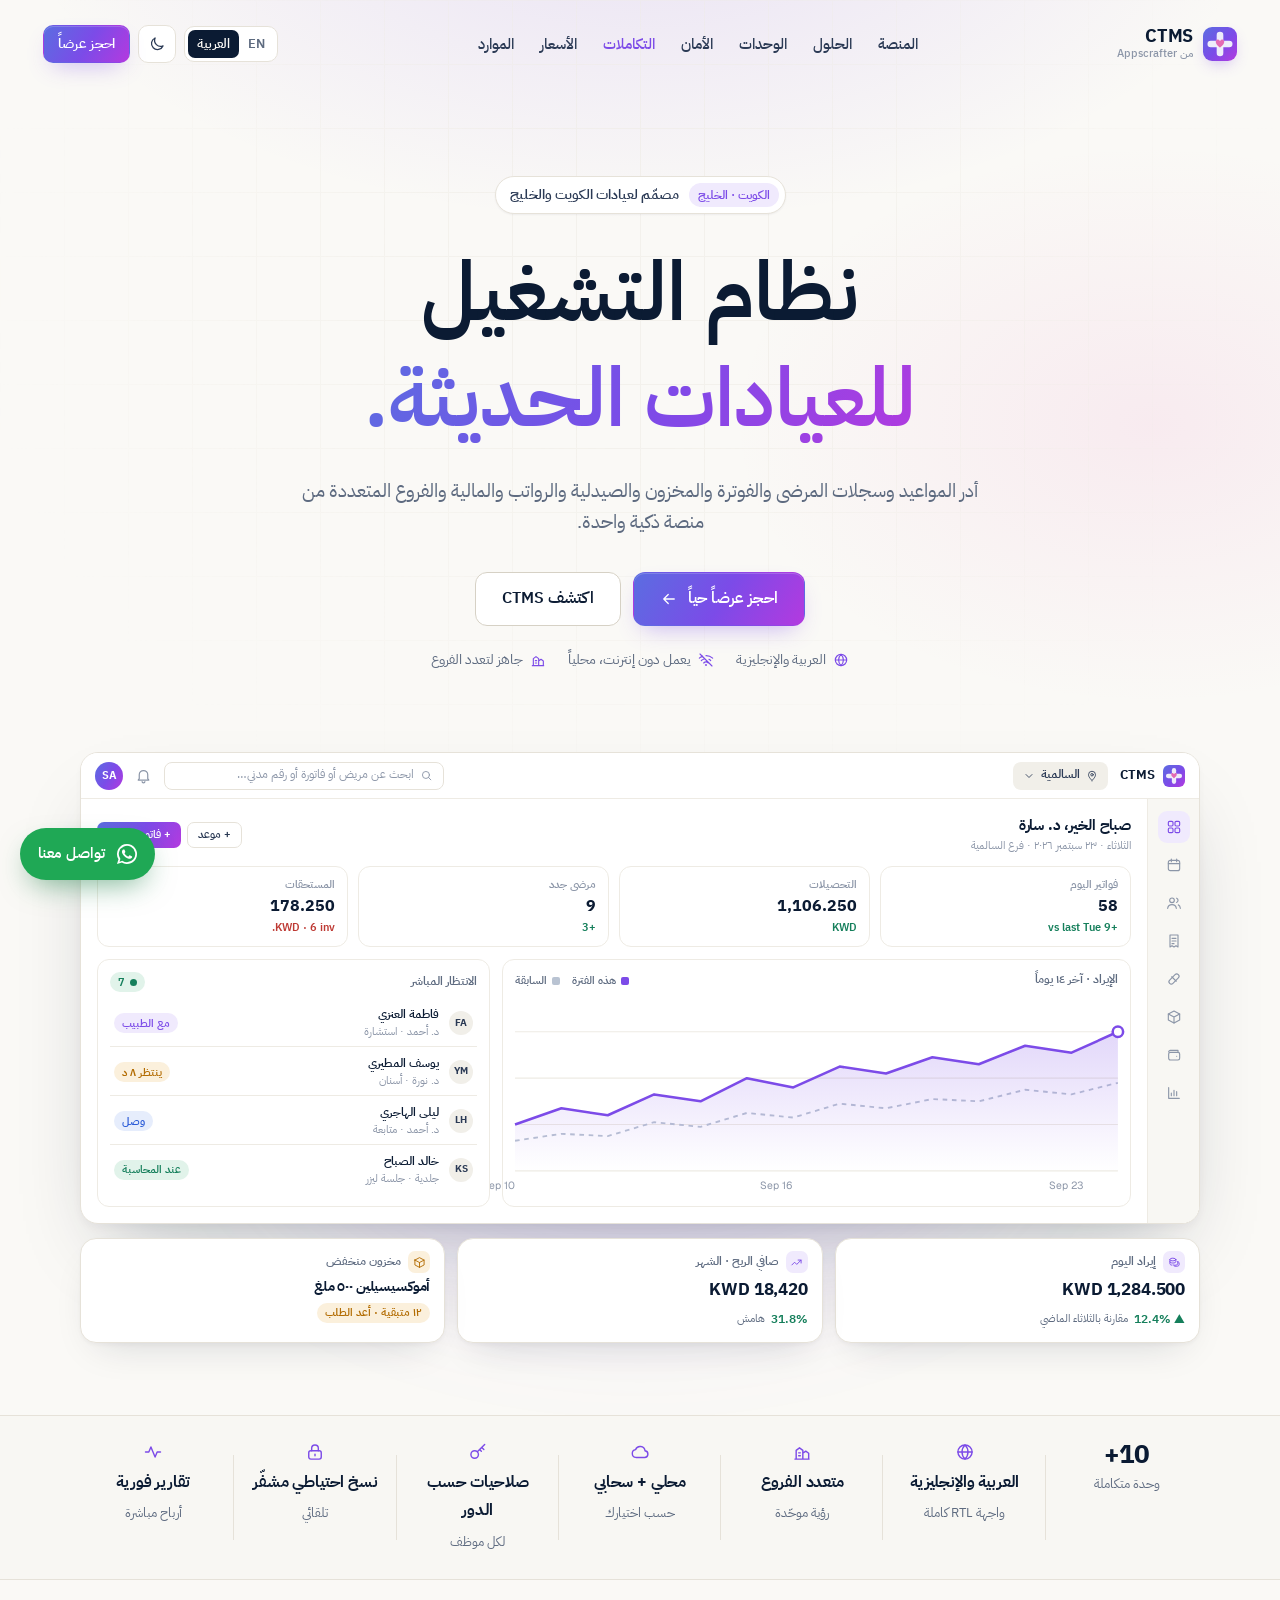
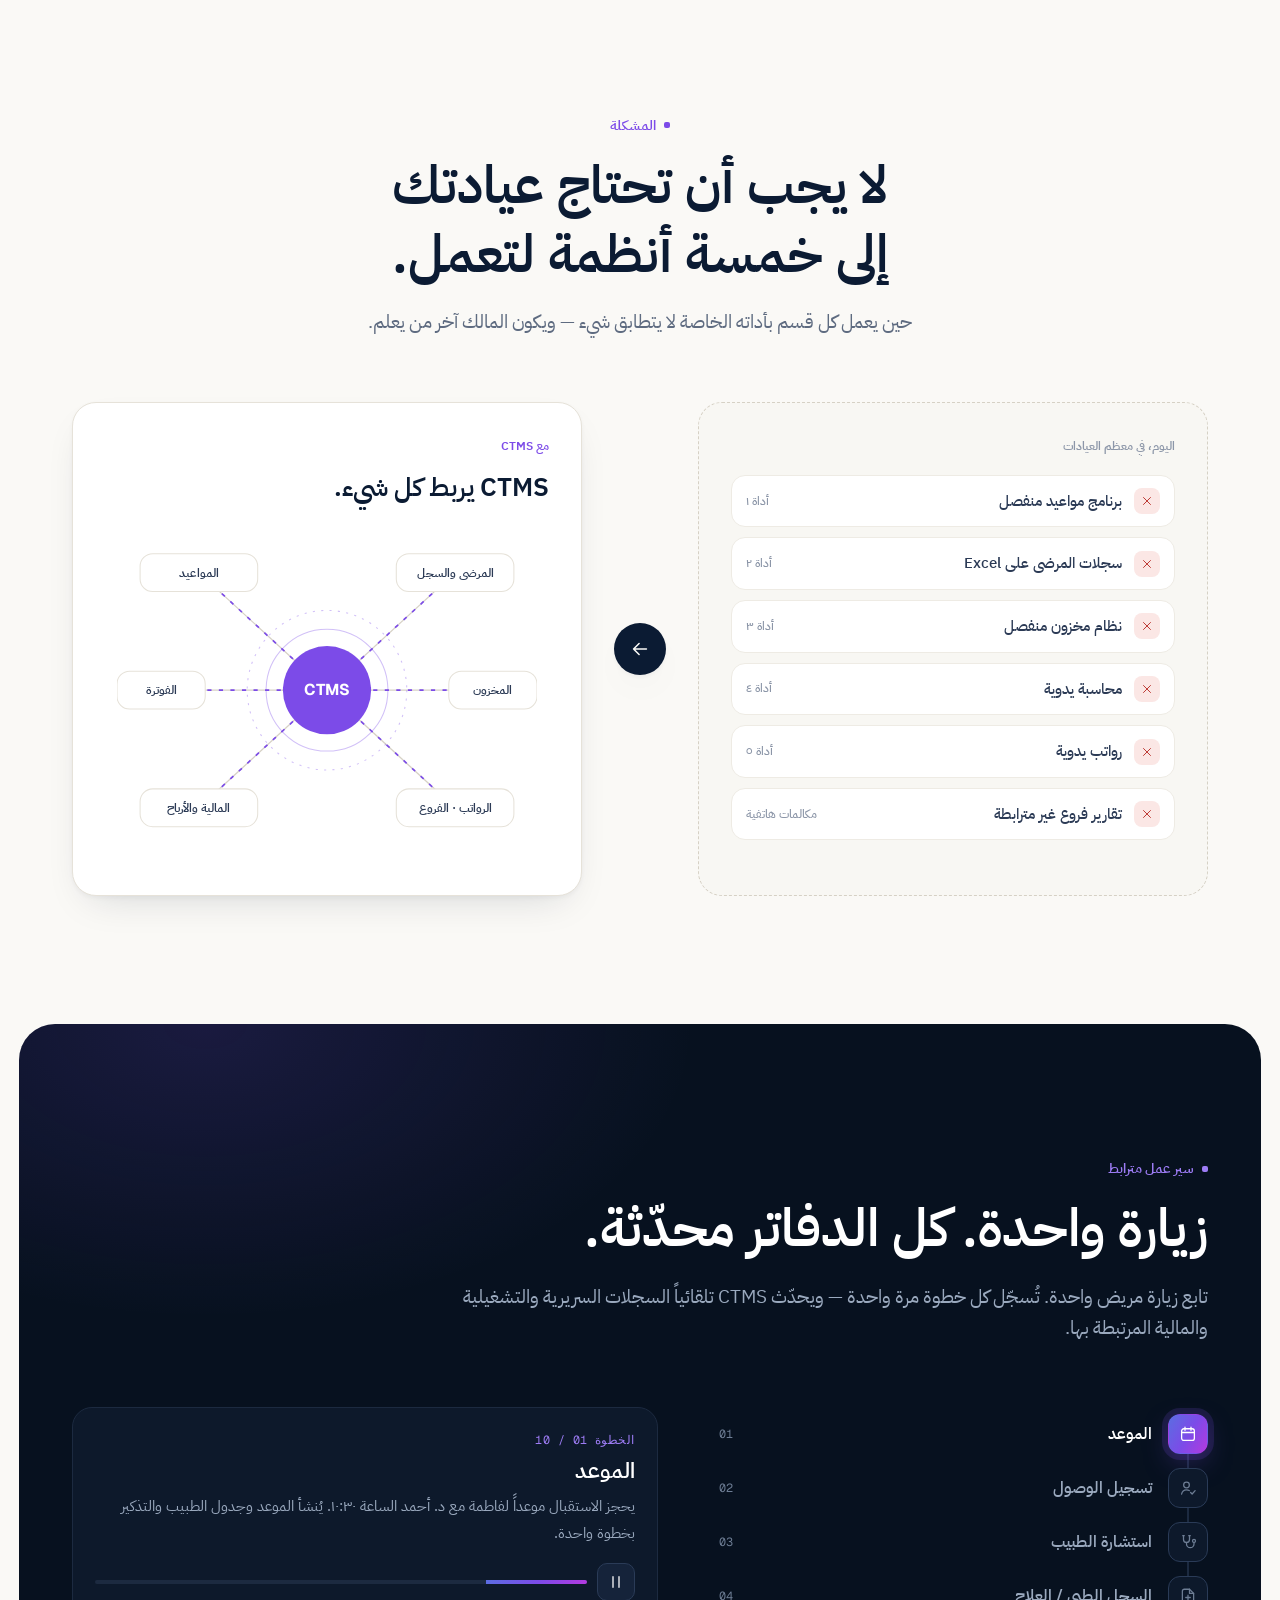
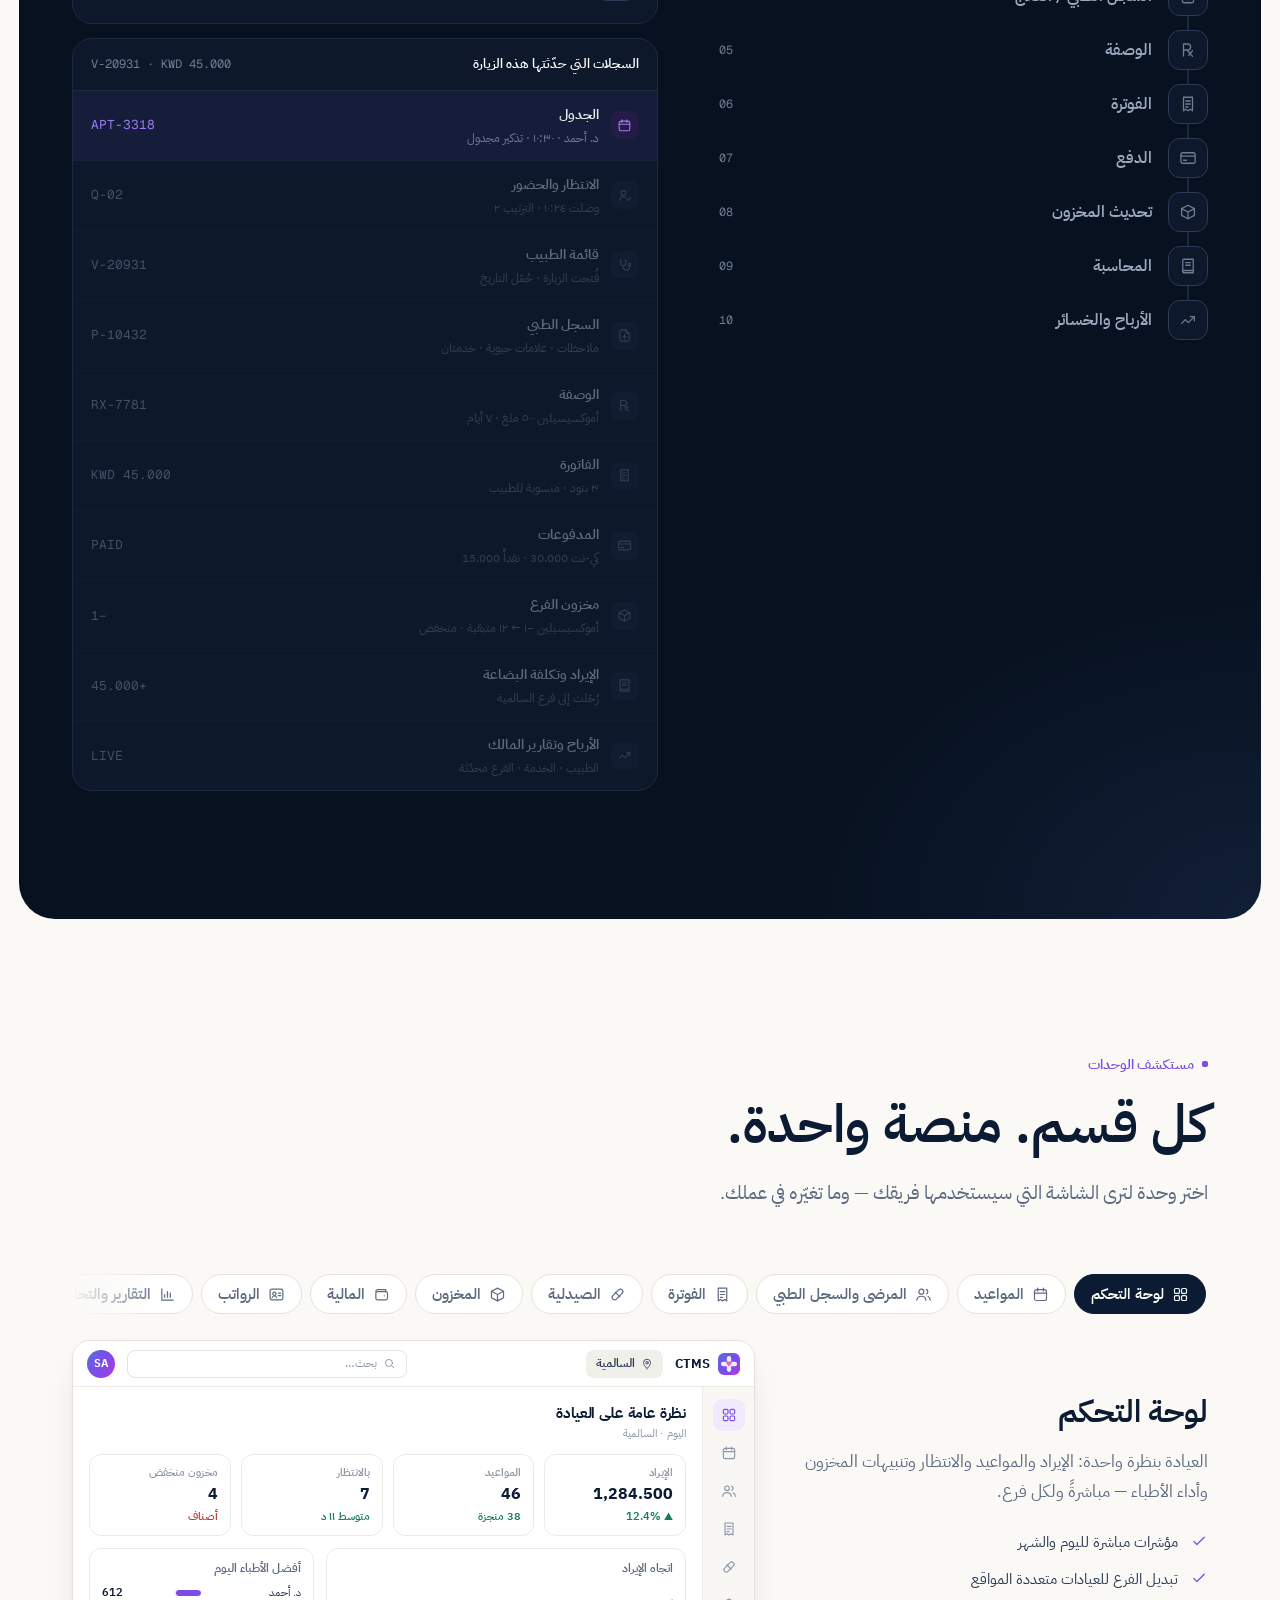
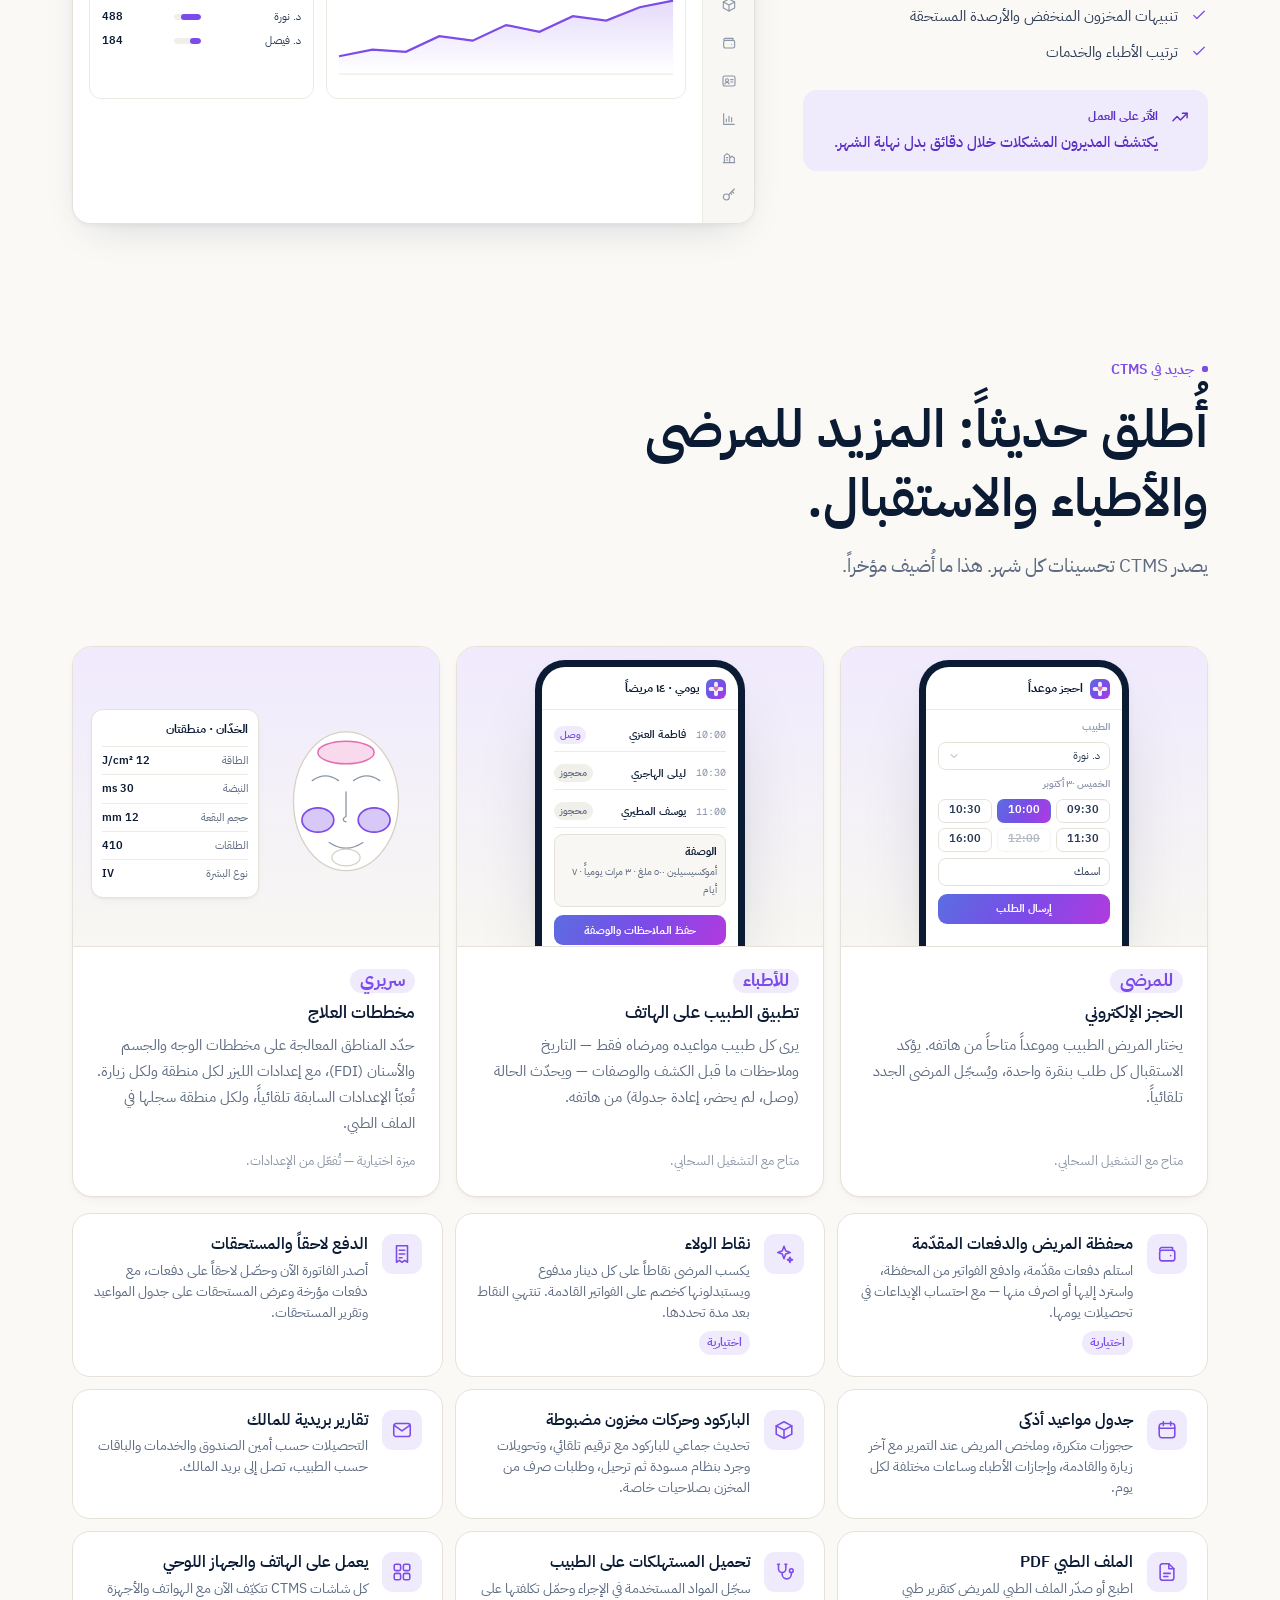
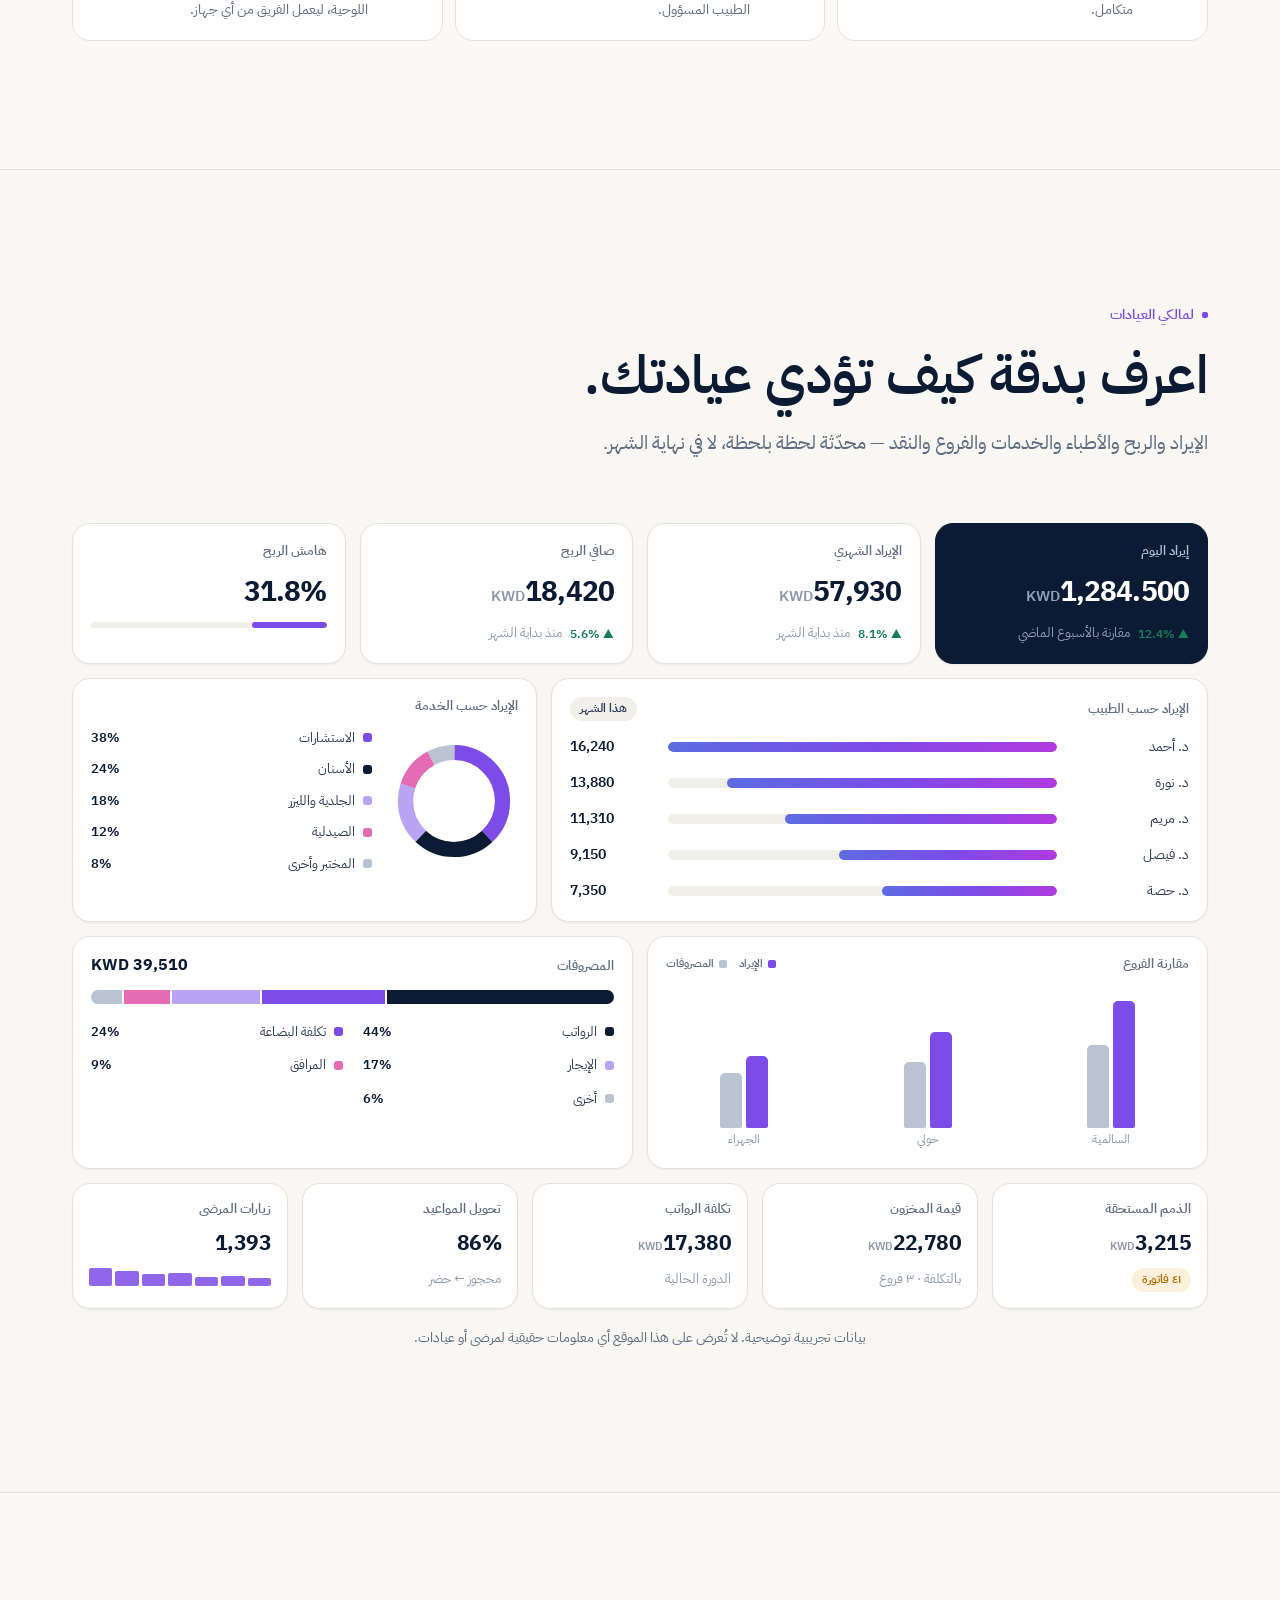
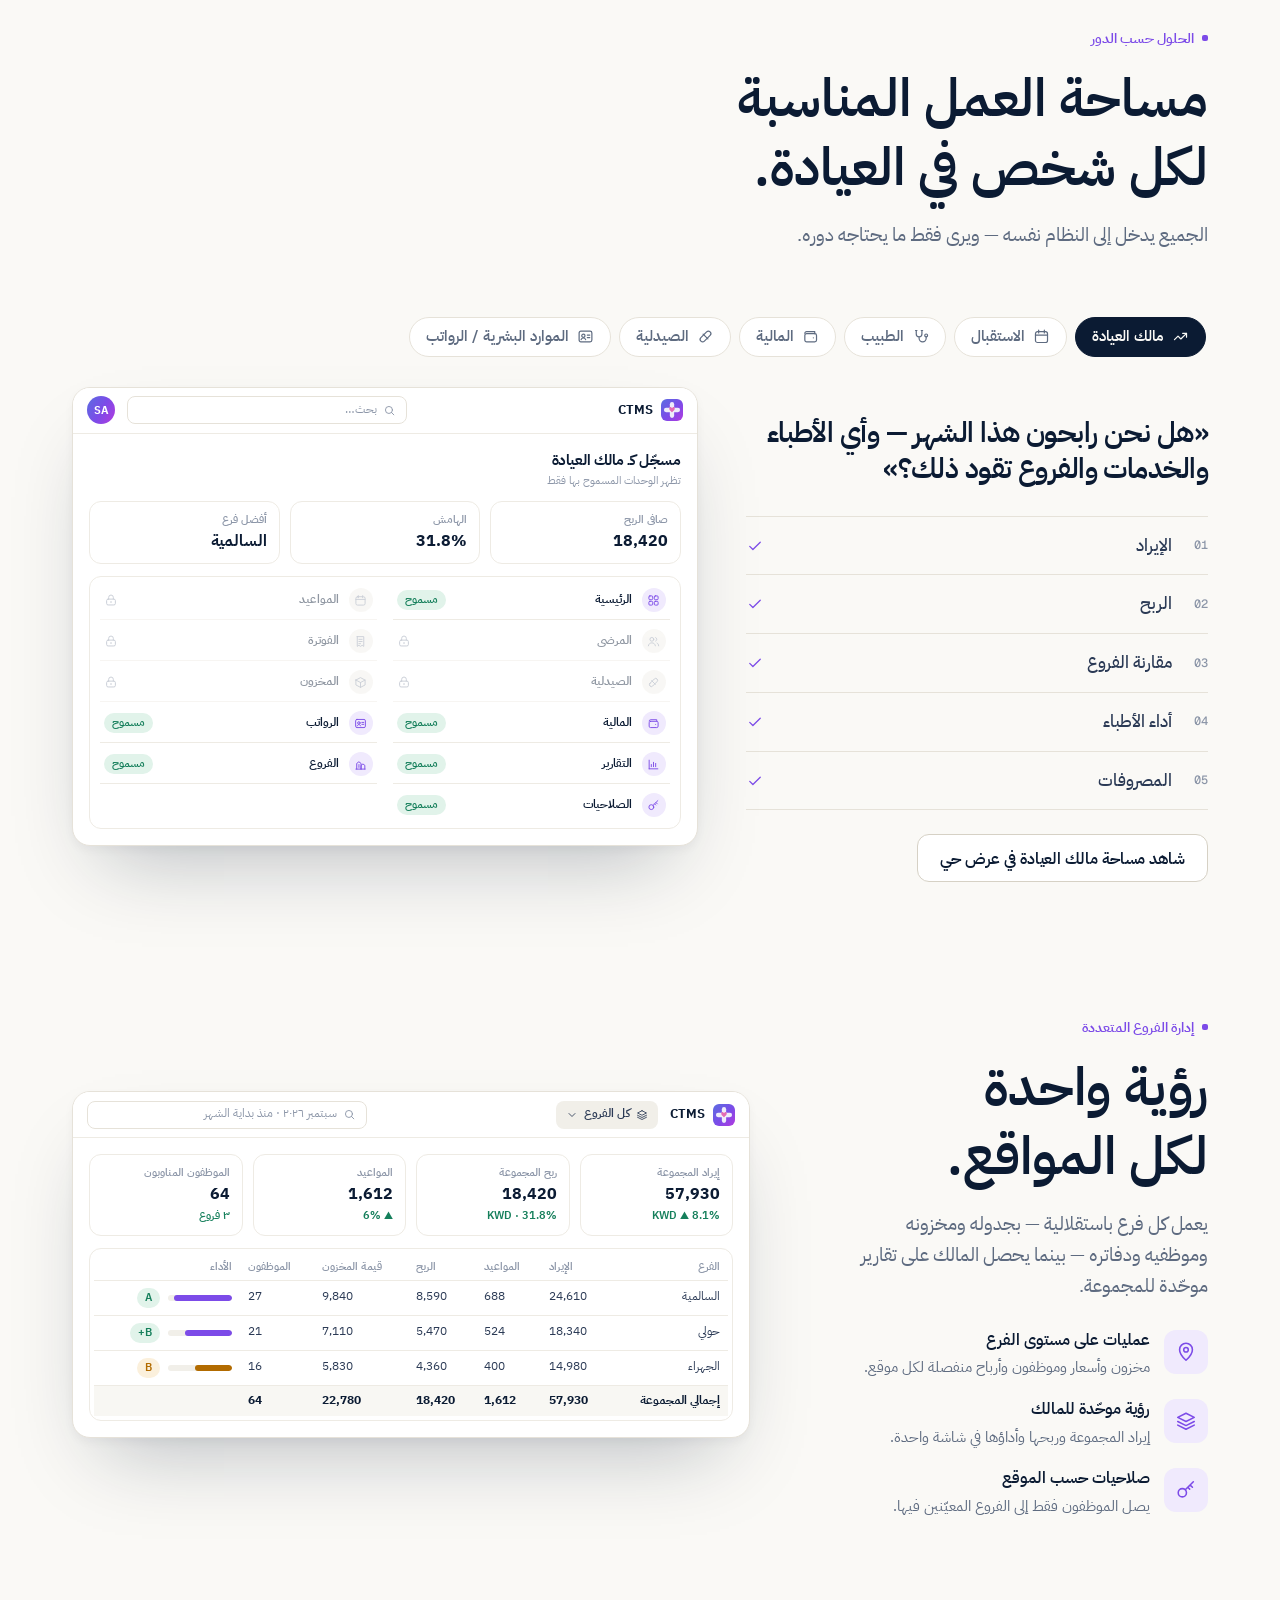
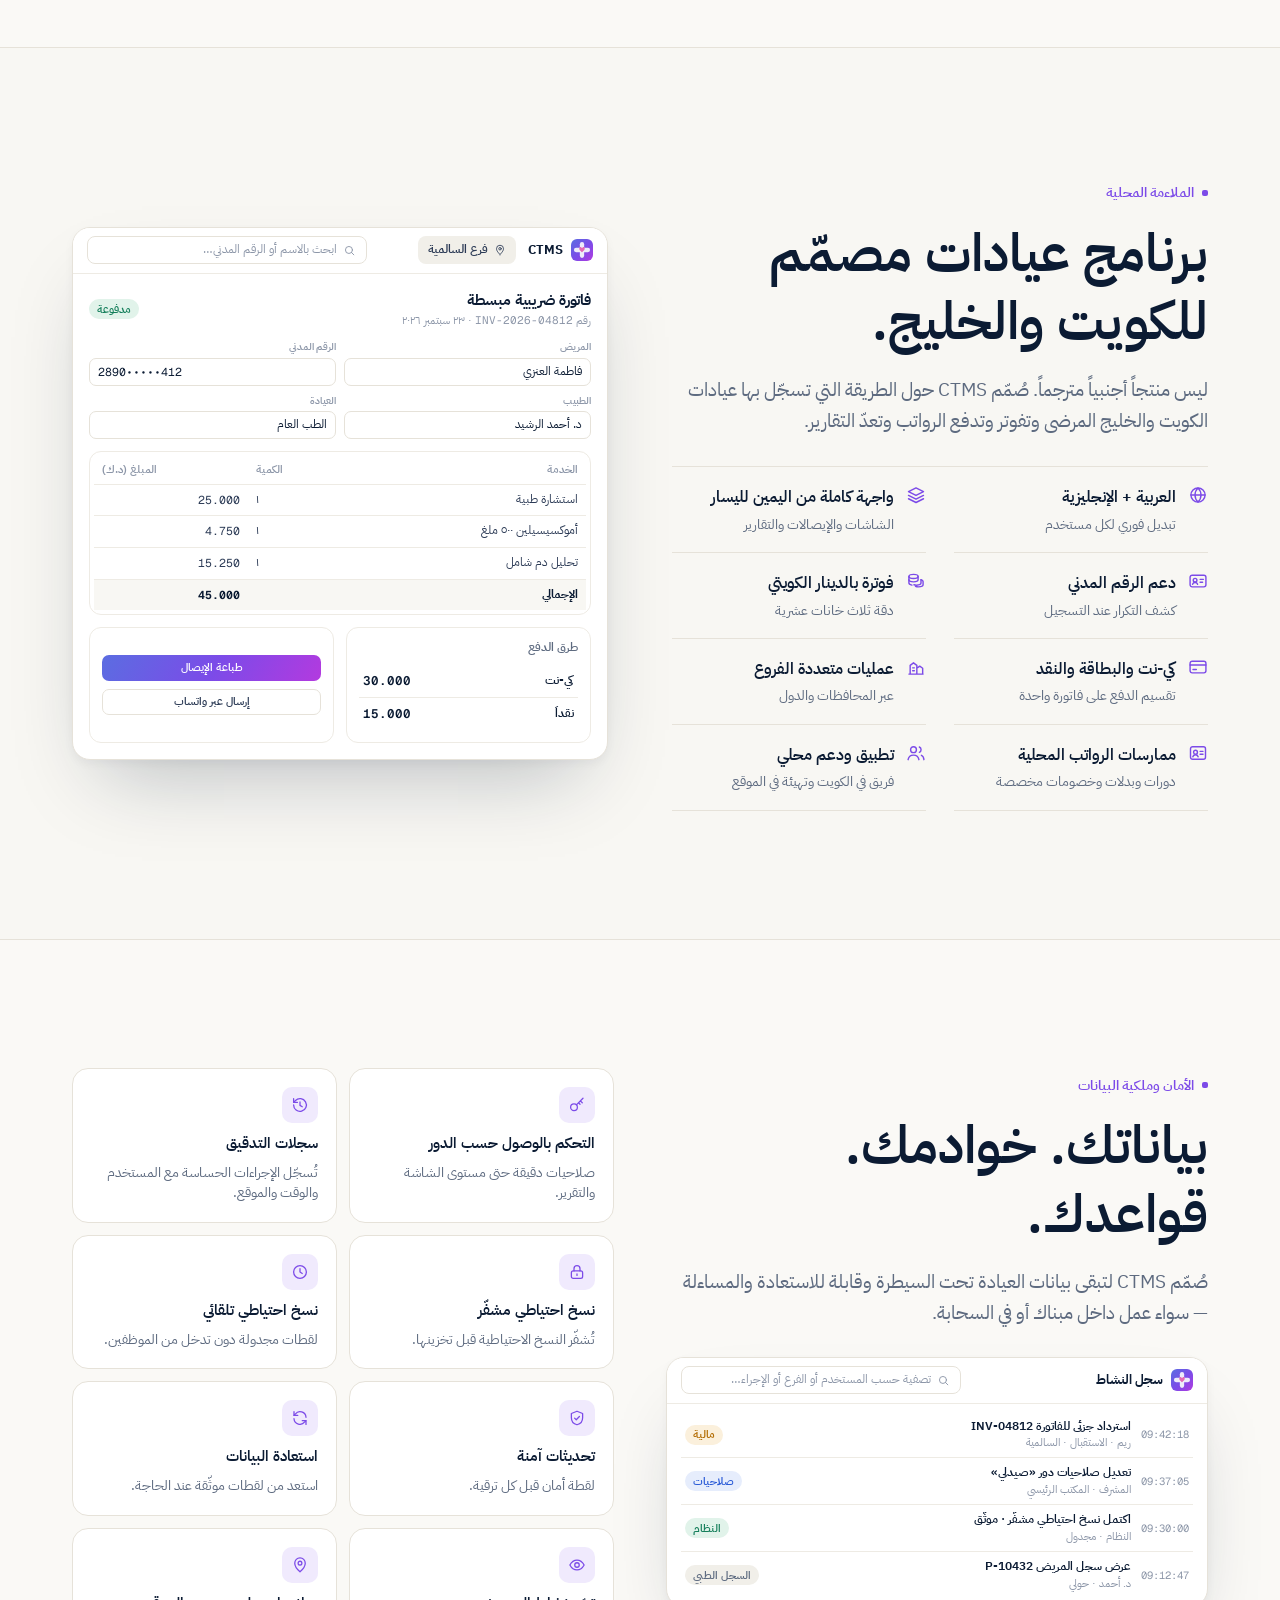
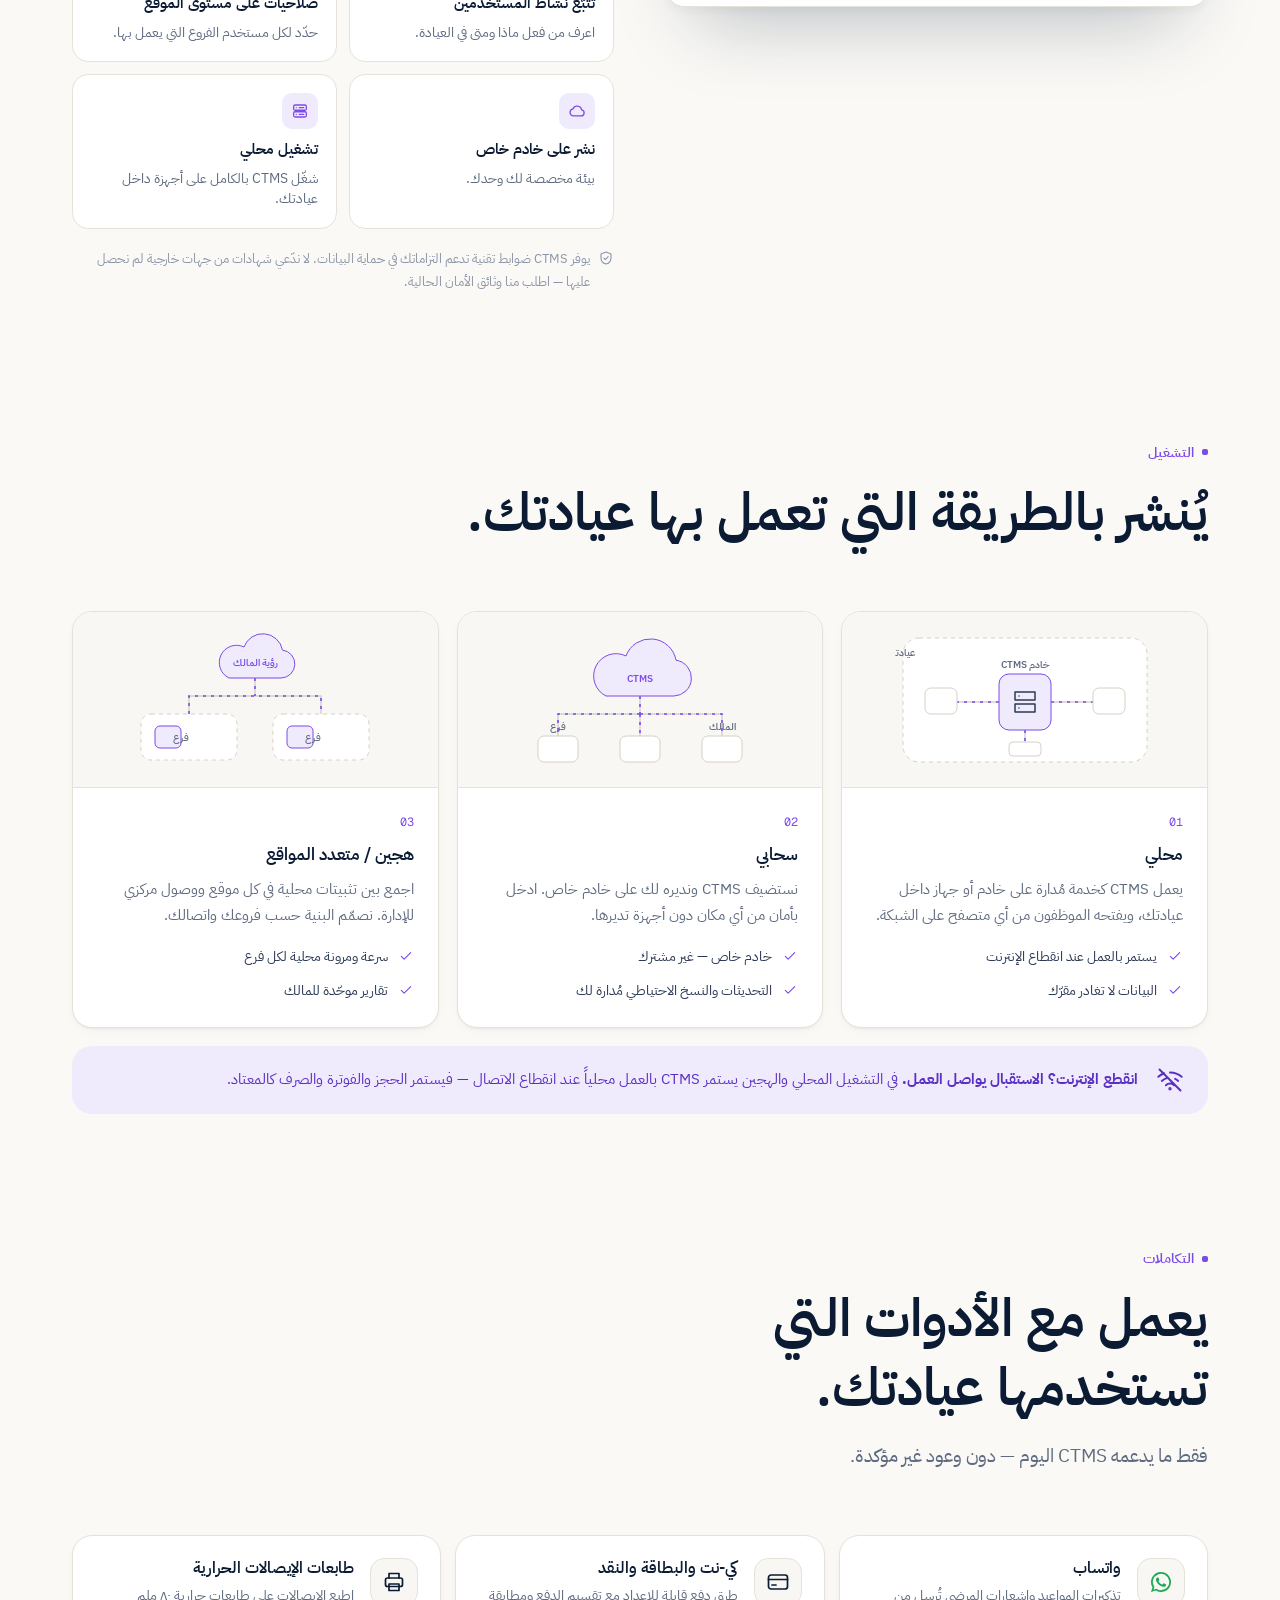
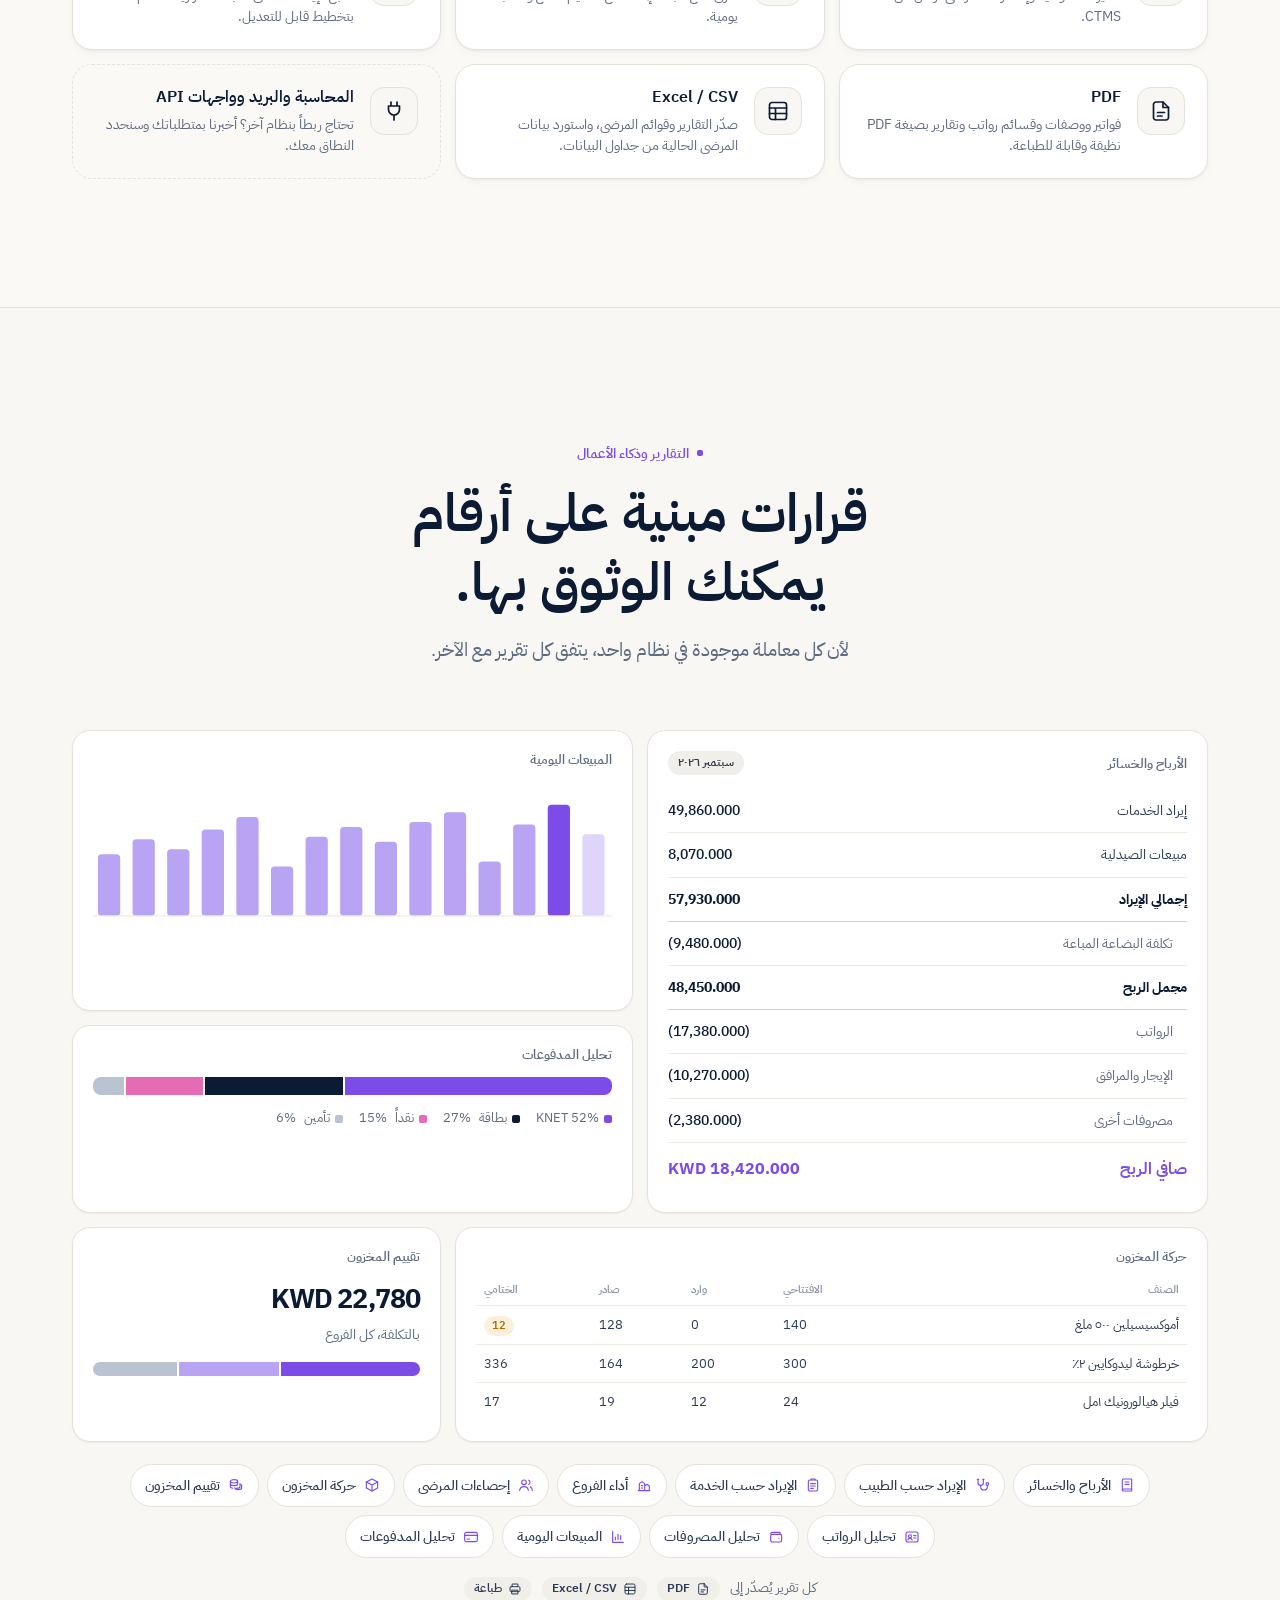
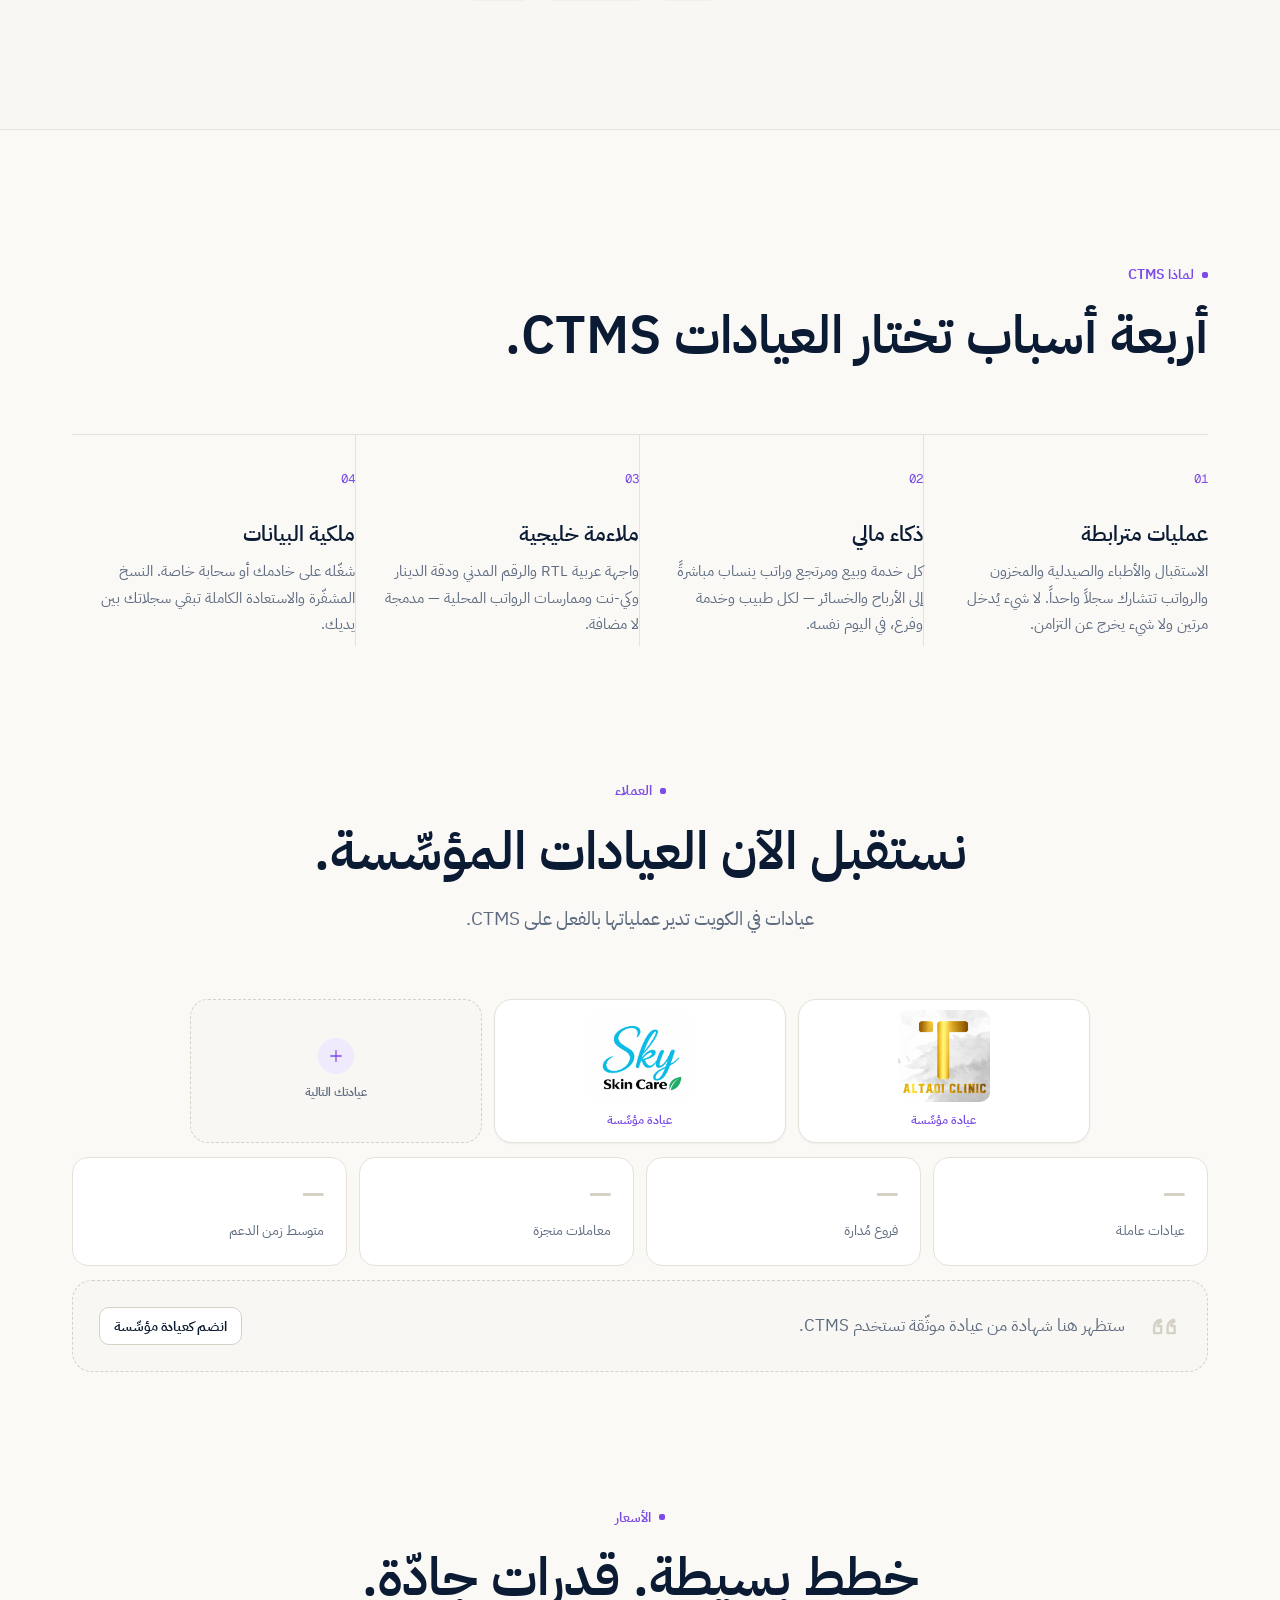
==== commit 95464e0f: "Cache-bust CSS/JS links (?v=) so browsers never mix new pages with old styles Co-Authored-By: Claude" ====
--- a/ar/index.html
+++ b/ar/index.html
@@ -31,8 +31,8 @@
 <link rel="preconnect" href="https://fonts.googleapis.com">
 <link rel="preconnect" href="https://fonts.gstatic.com" crossorigin>
 <link rel="stylesheet" href="https://fonts.googleapis.com/css2?family=Baloo+2:wght@800&family=Geist:wght@400;500;600;700&family=Geist+Mono:wght@400;500&family=IBM+Plex+Sans+Arabic:wght@400;500;600;700&display=swap">
-<link rel="stylesheet" href="../assets/ctms.css">
-<link rel="stylesheet" href="../assets/site.css">
+<link rel="stylesheet" href="../assets/ctms.css?v=202610261909">
+<link rel="stylesheet" href="../assets/site.css?v=202610261909">
 <script>document.documentElement.classList.remove('no-js');try{var t=localStorage.getItem('ctms-theme');if(t)document.documentElement.setAttribute('data-theme',t);}catch(e){}</script>
 <script type="application/ld+json">
 {"@context":"https://schema.org","@type":"SoftwareApplication","name":"CTMS — Clinic Top Management System","applicationCategory":"BusinessApplication","applicationSubCategory":"Clinic management software","operatingSystem":"Windows, Web browser","inLanguage":["en","ar"],"description":"Clinic operating system for Kuwait and the GCC: appointments, patient records, billing, pharmacy, inventory, payroll, finance and multi-branch reporting.","url":"https://ctms.website/","offers":{"@type":"Offer","priceCurrency":"KWD","price":"29","availability":"https://schema.org/InStock"},"publisher":{"@type":"Organization","name":"Appscrafter","email":"info@appscrafter.com","telephone":"+965 9797 7275","areaServed":["KW","SA","AE","QA","BH","OM"]}}
@@ -1073,6 +1073,6 @@
   </div>
 </div>
 
-<script src="../assets/app.js" defer></script>
+<script src="../assets/app.js?v=202610261909" defer></script>
 </body>
 </html>
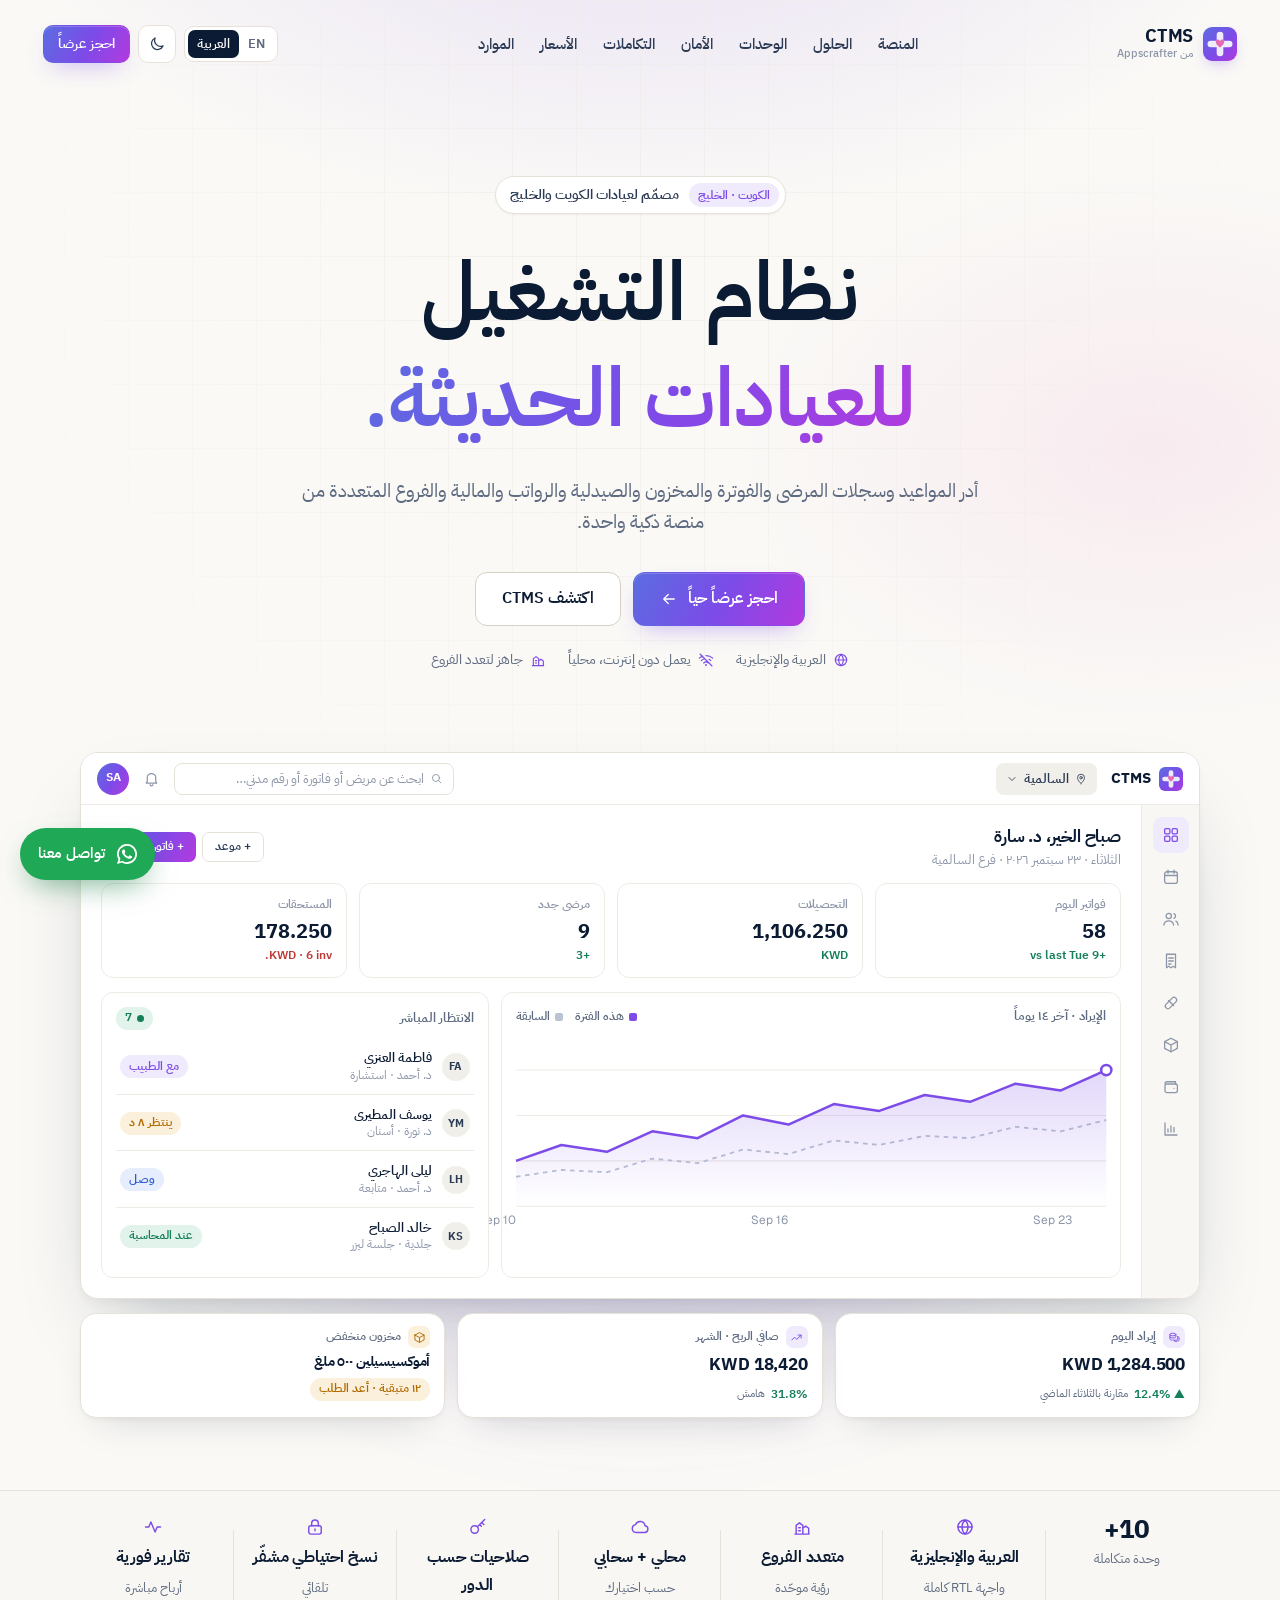
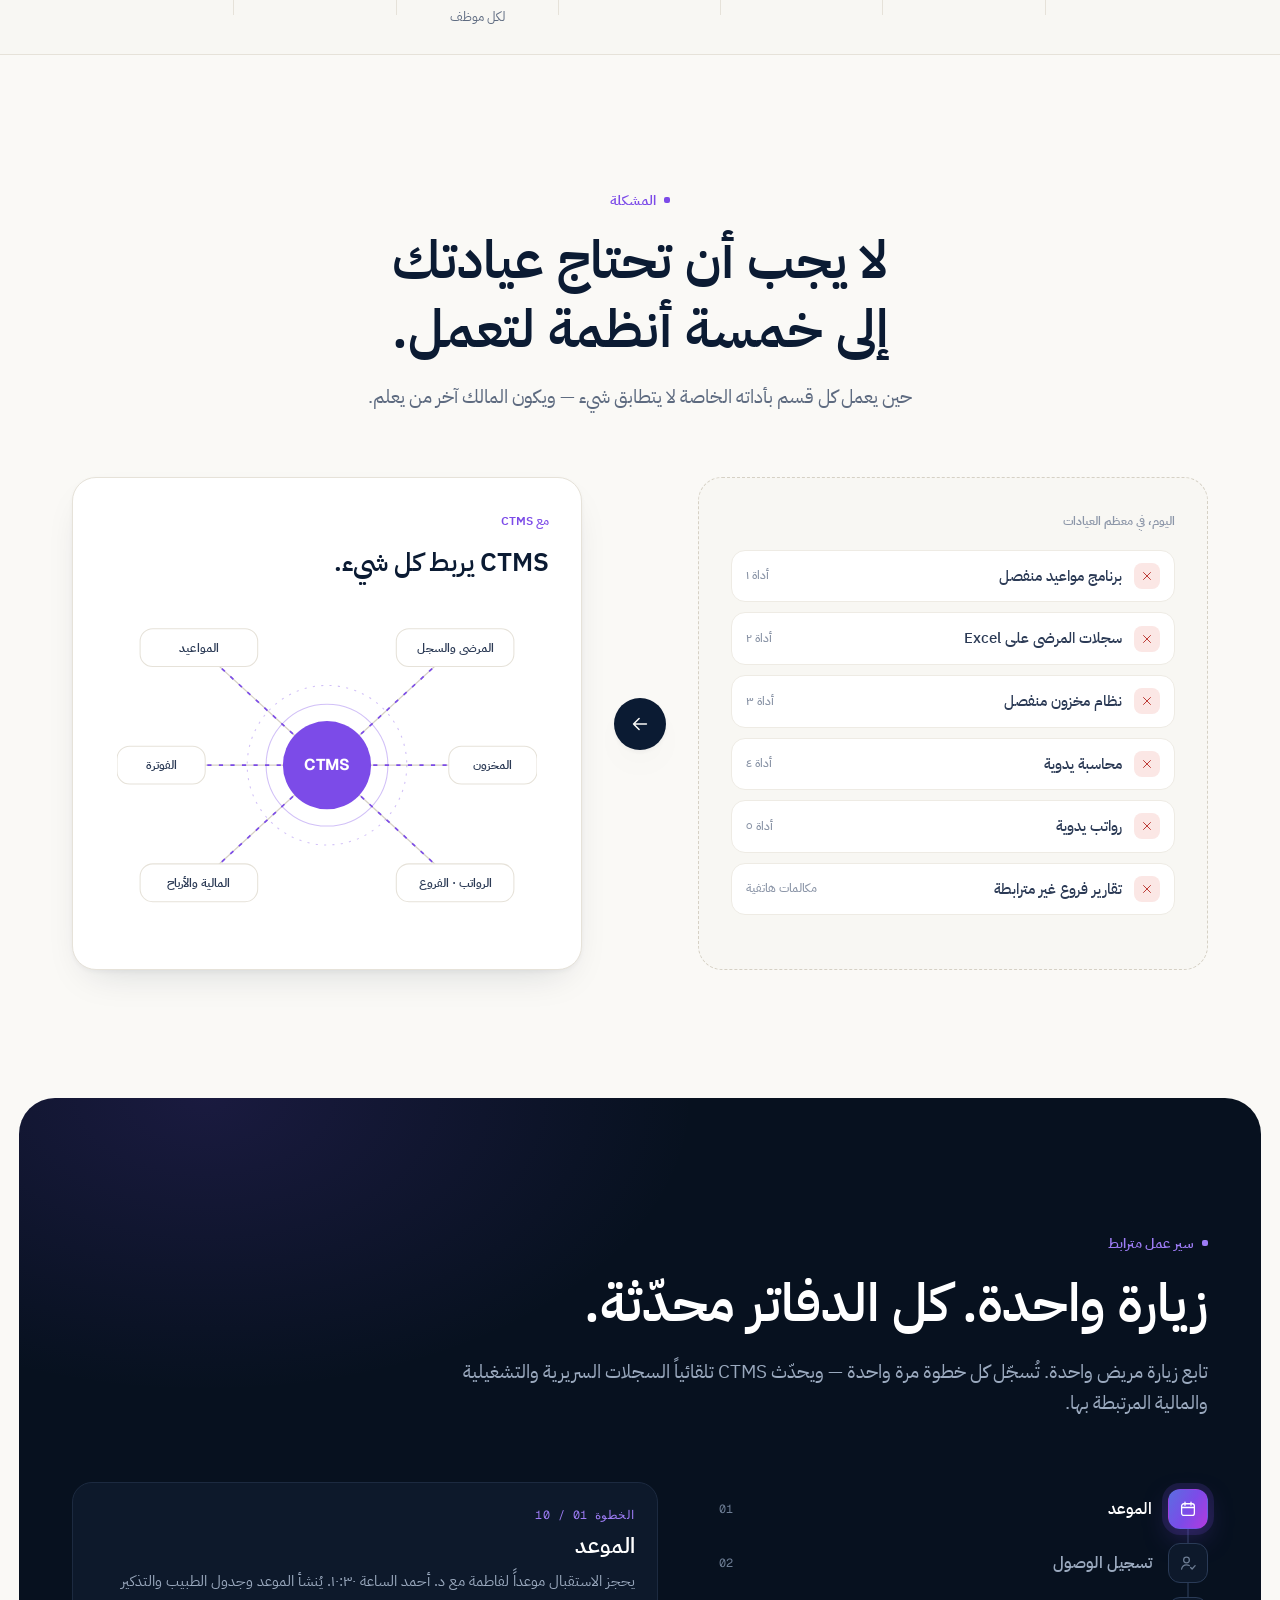
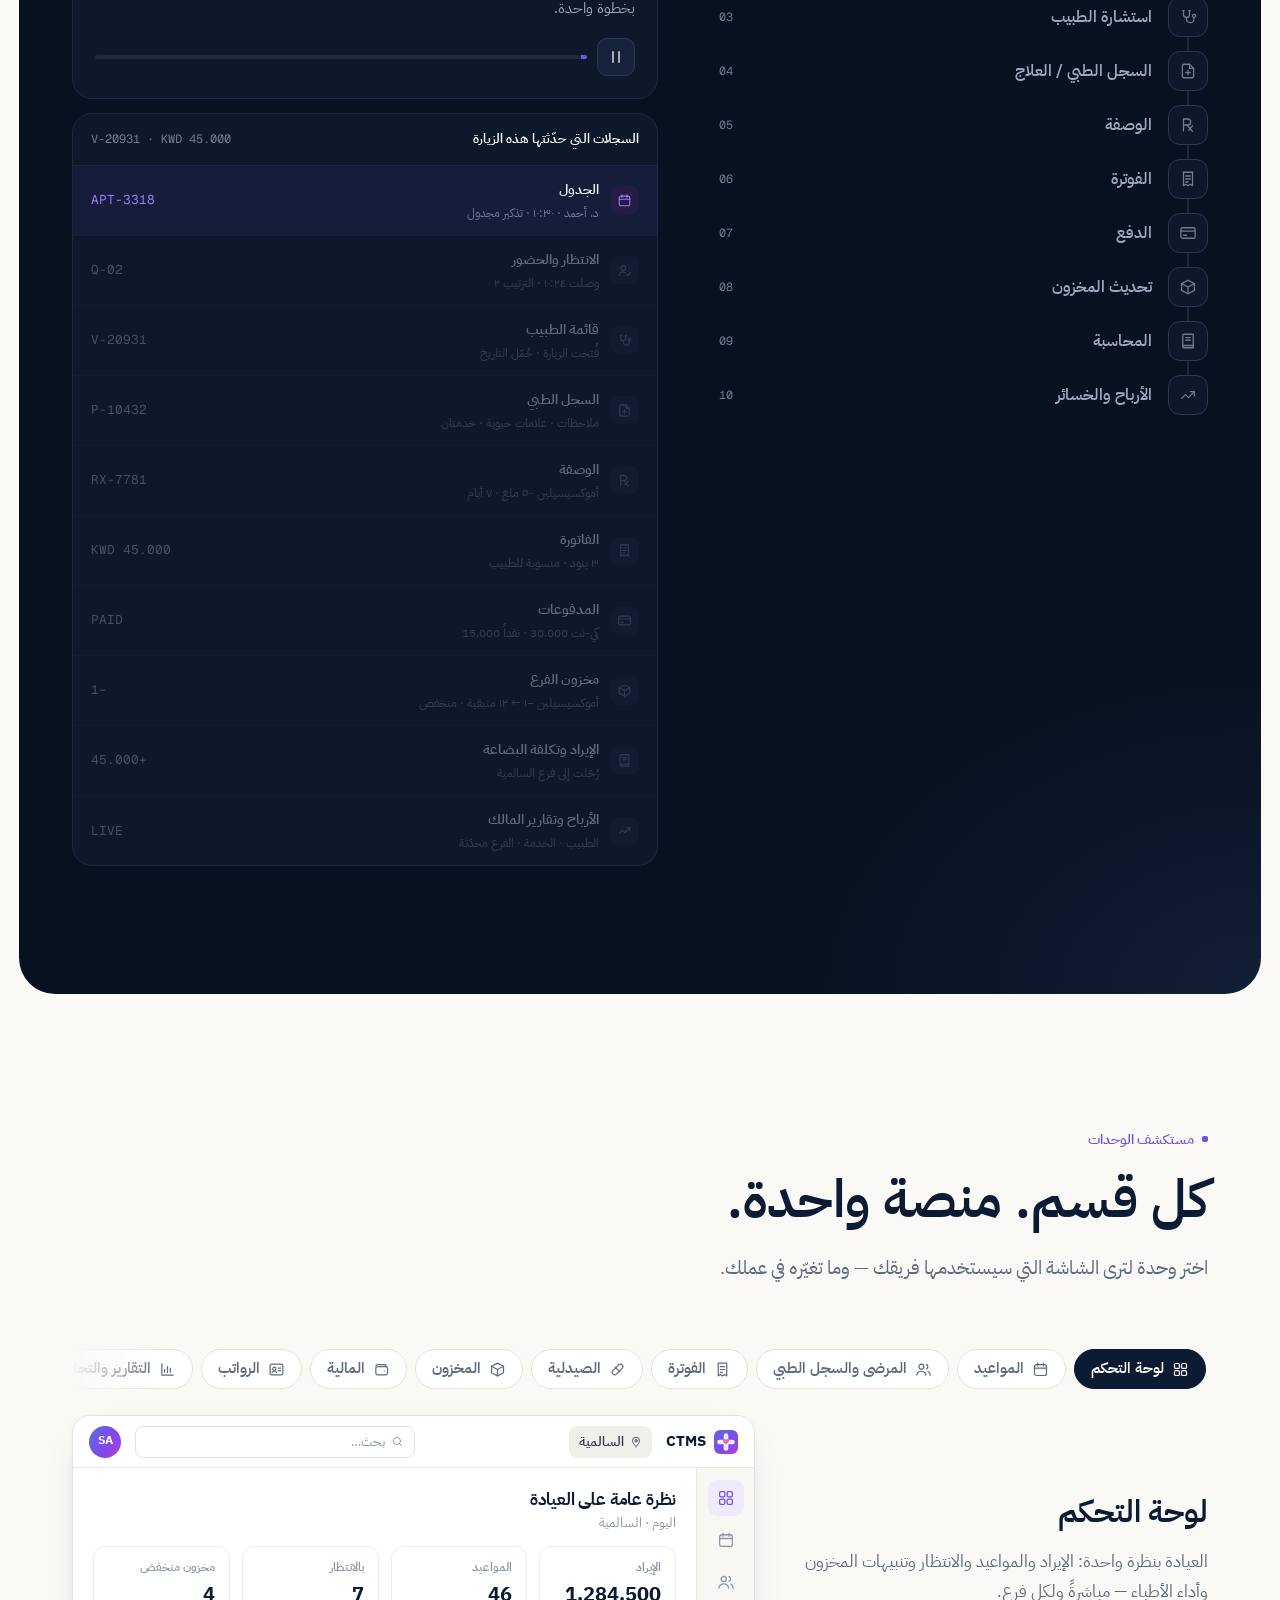
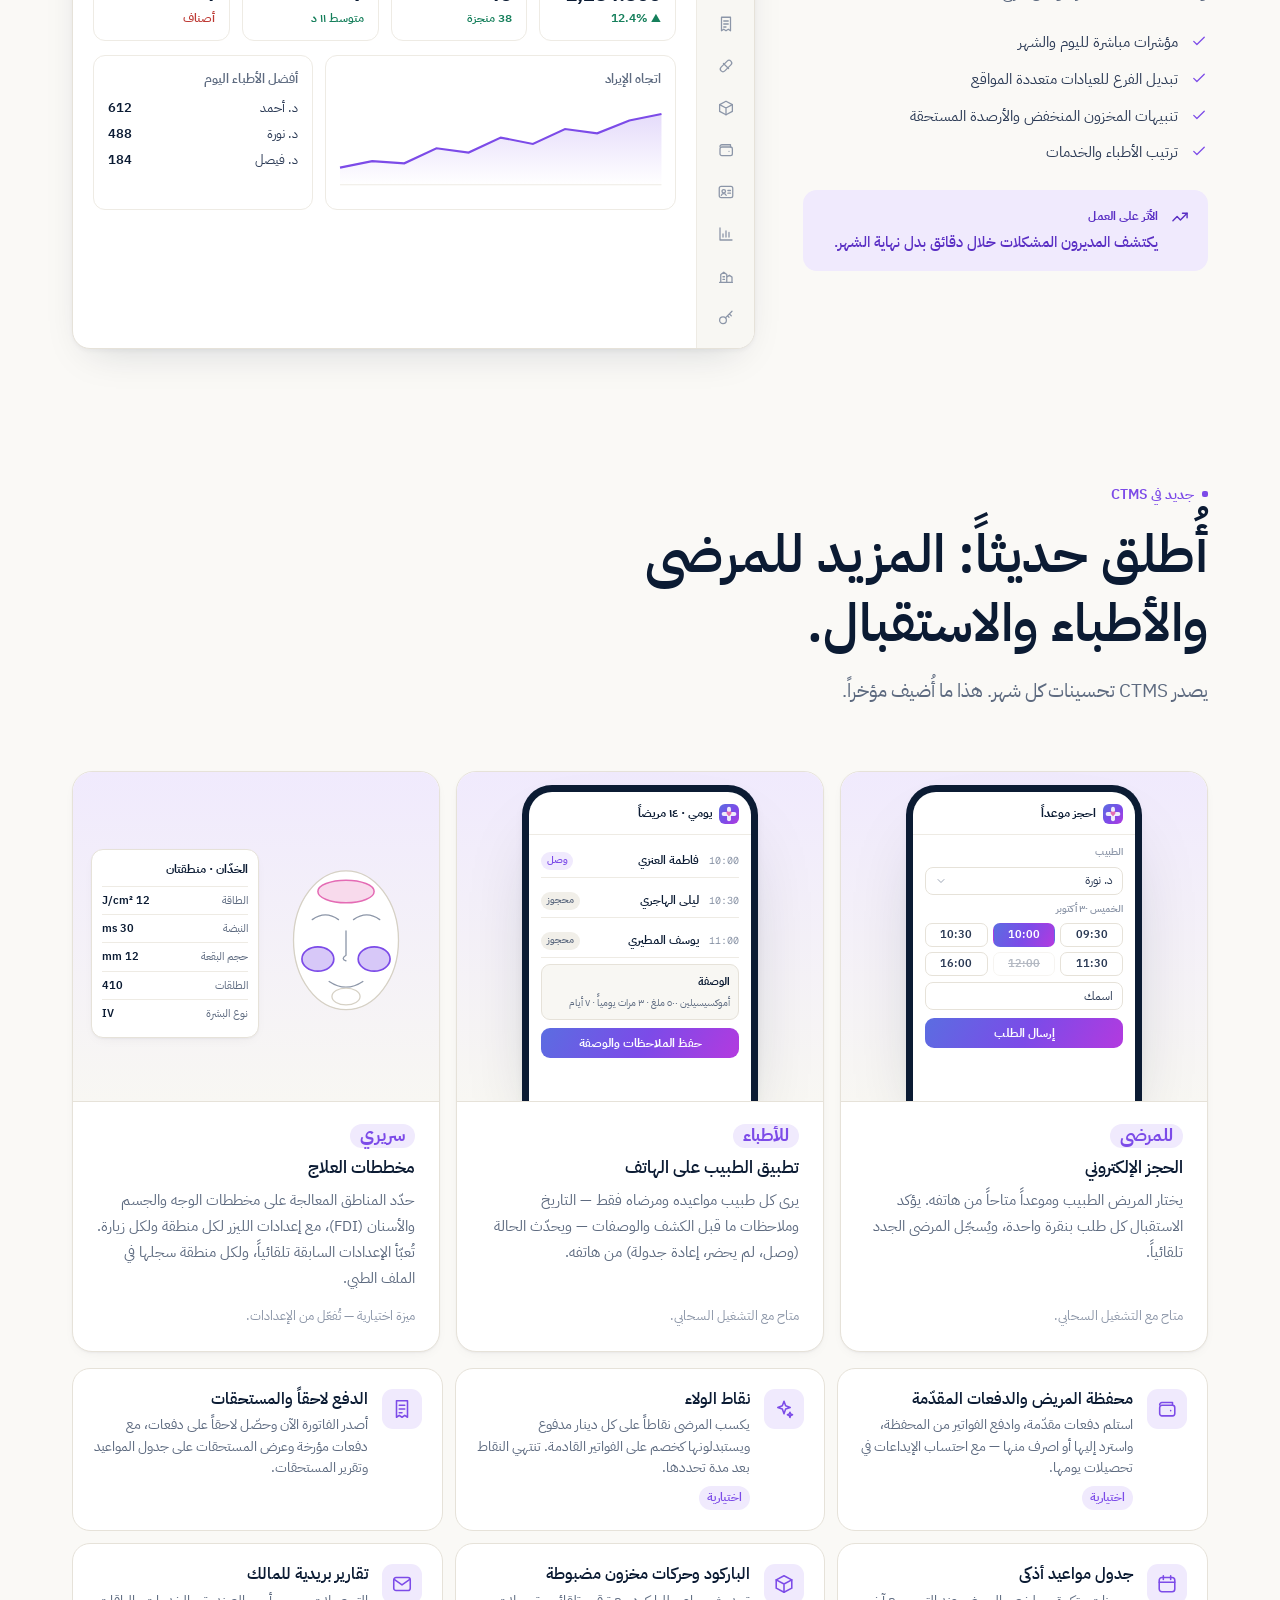
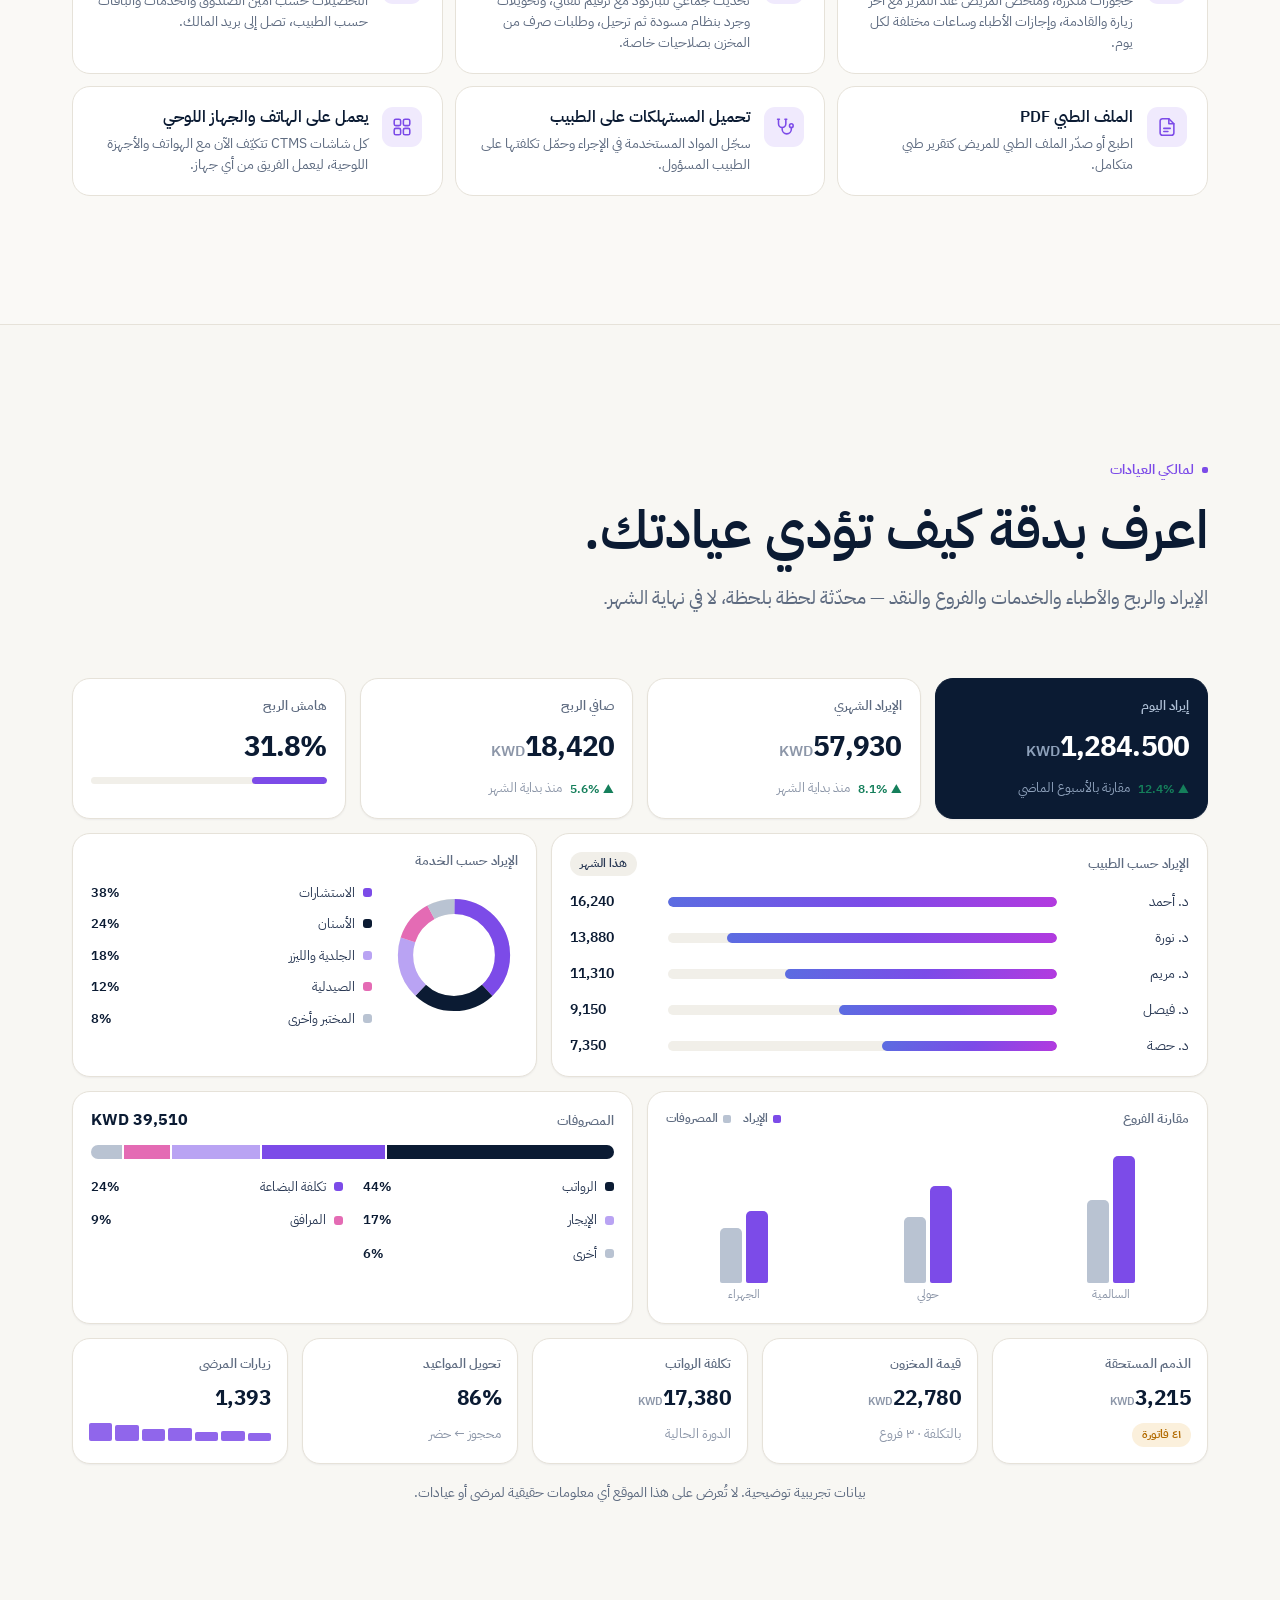
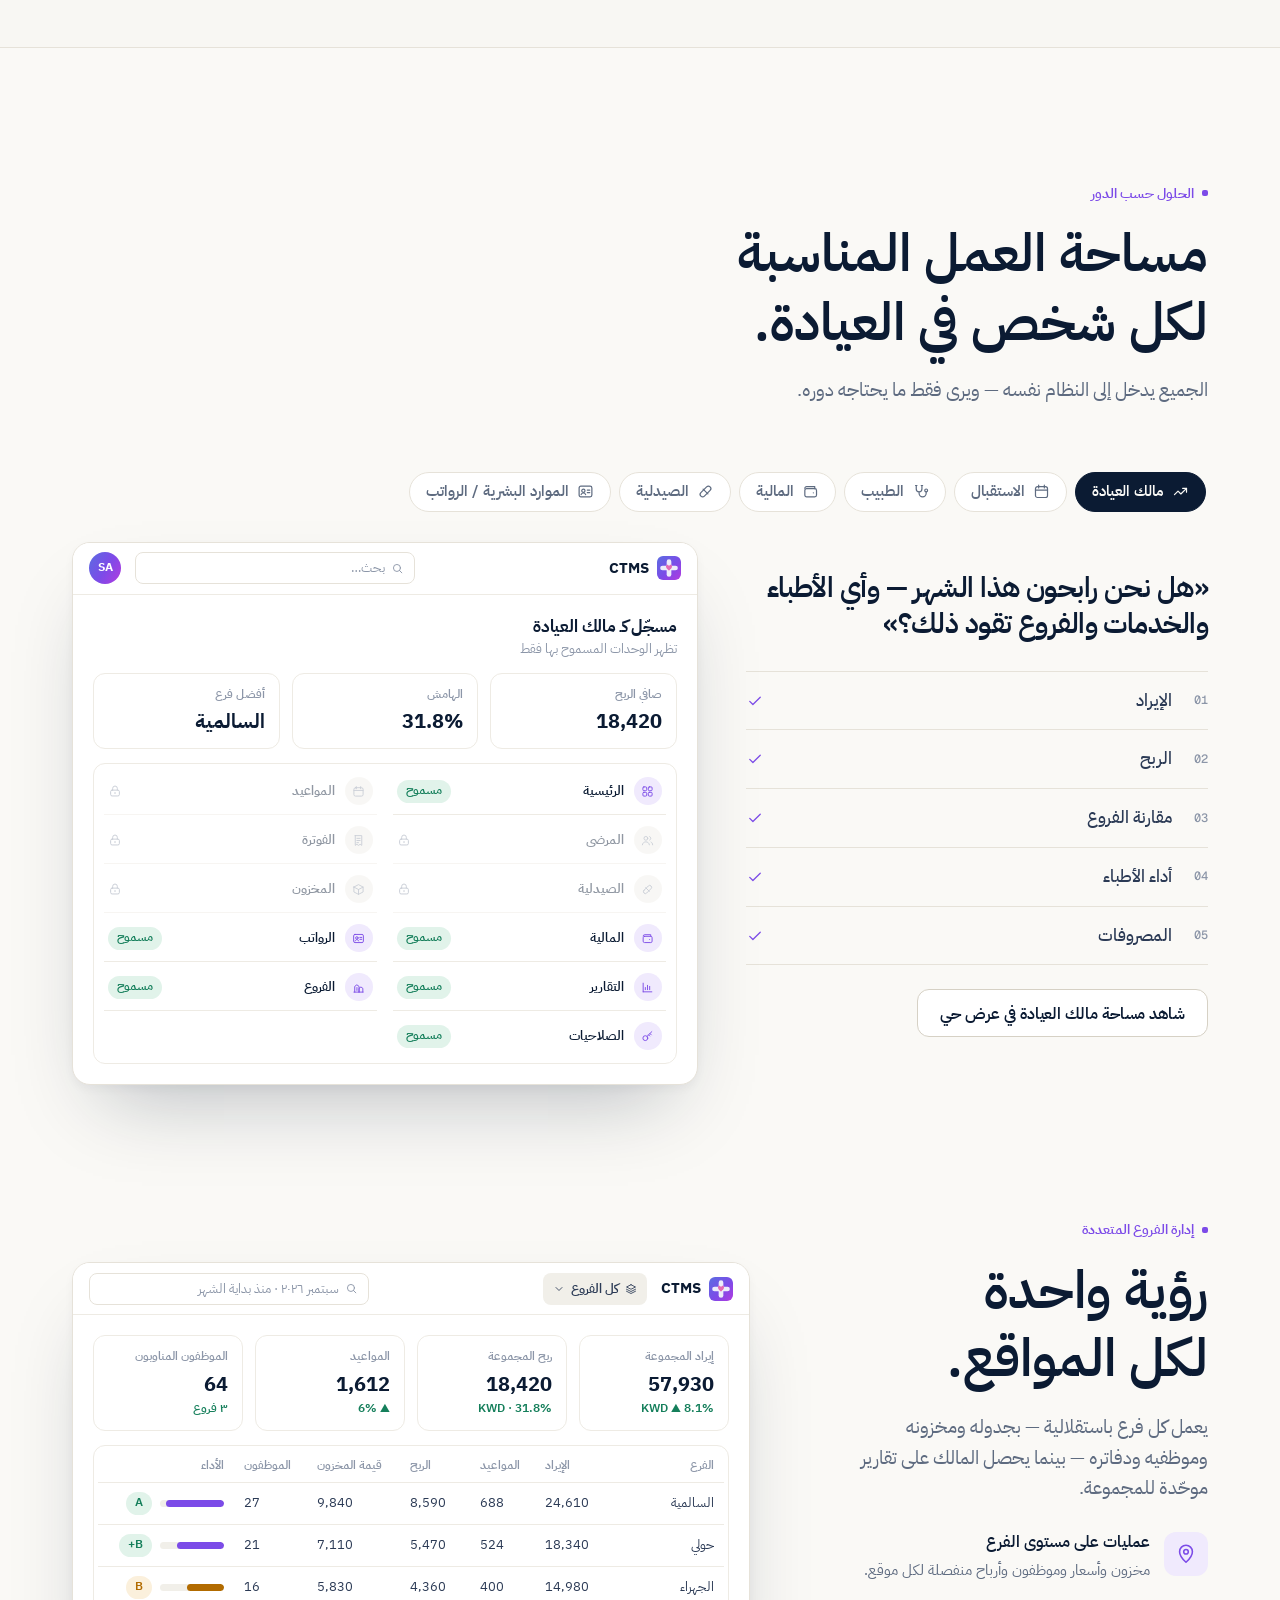
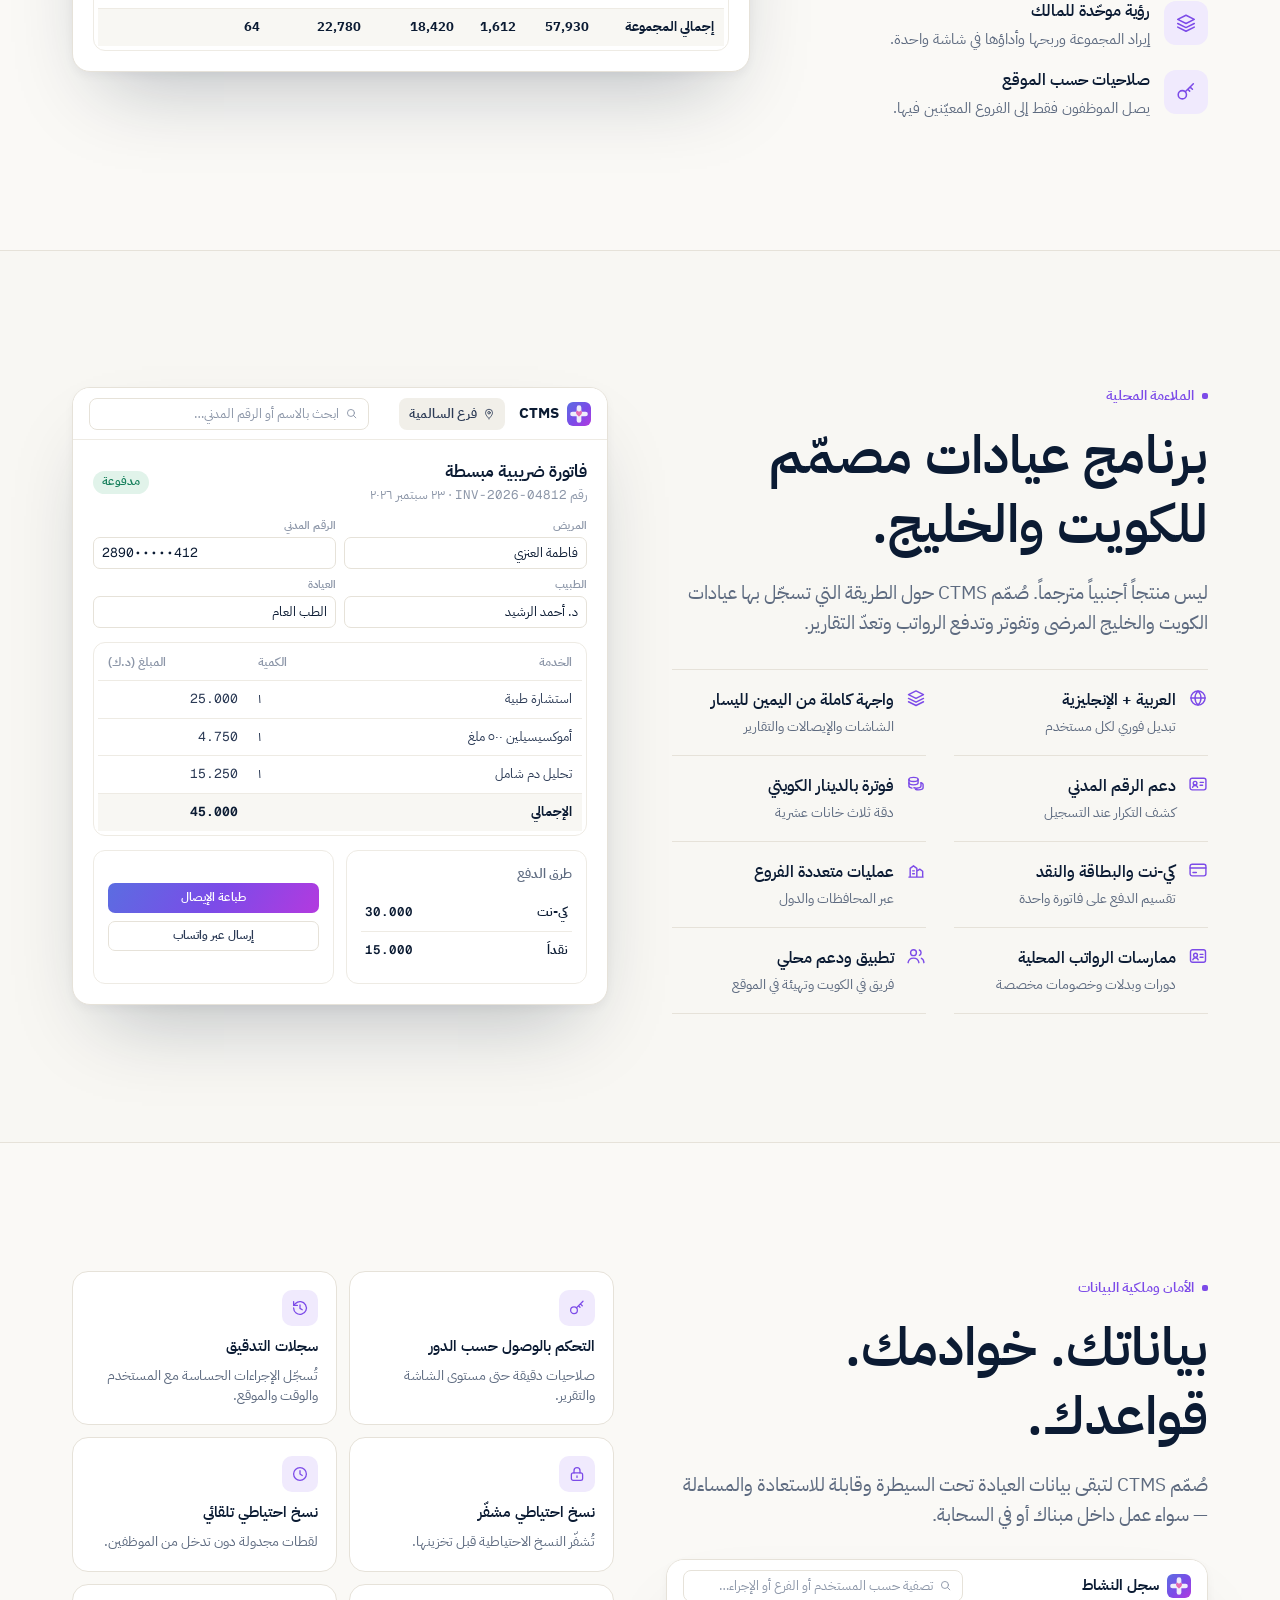
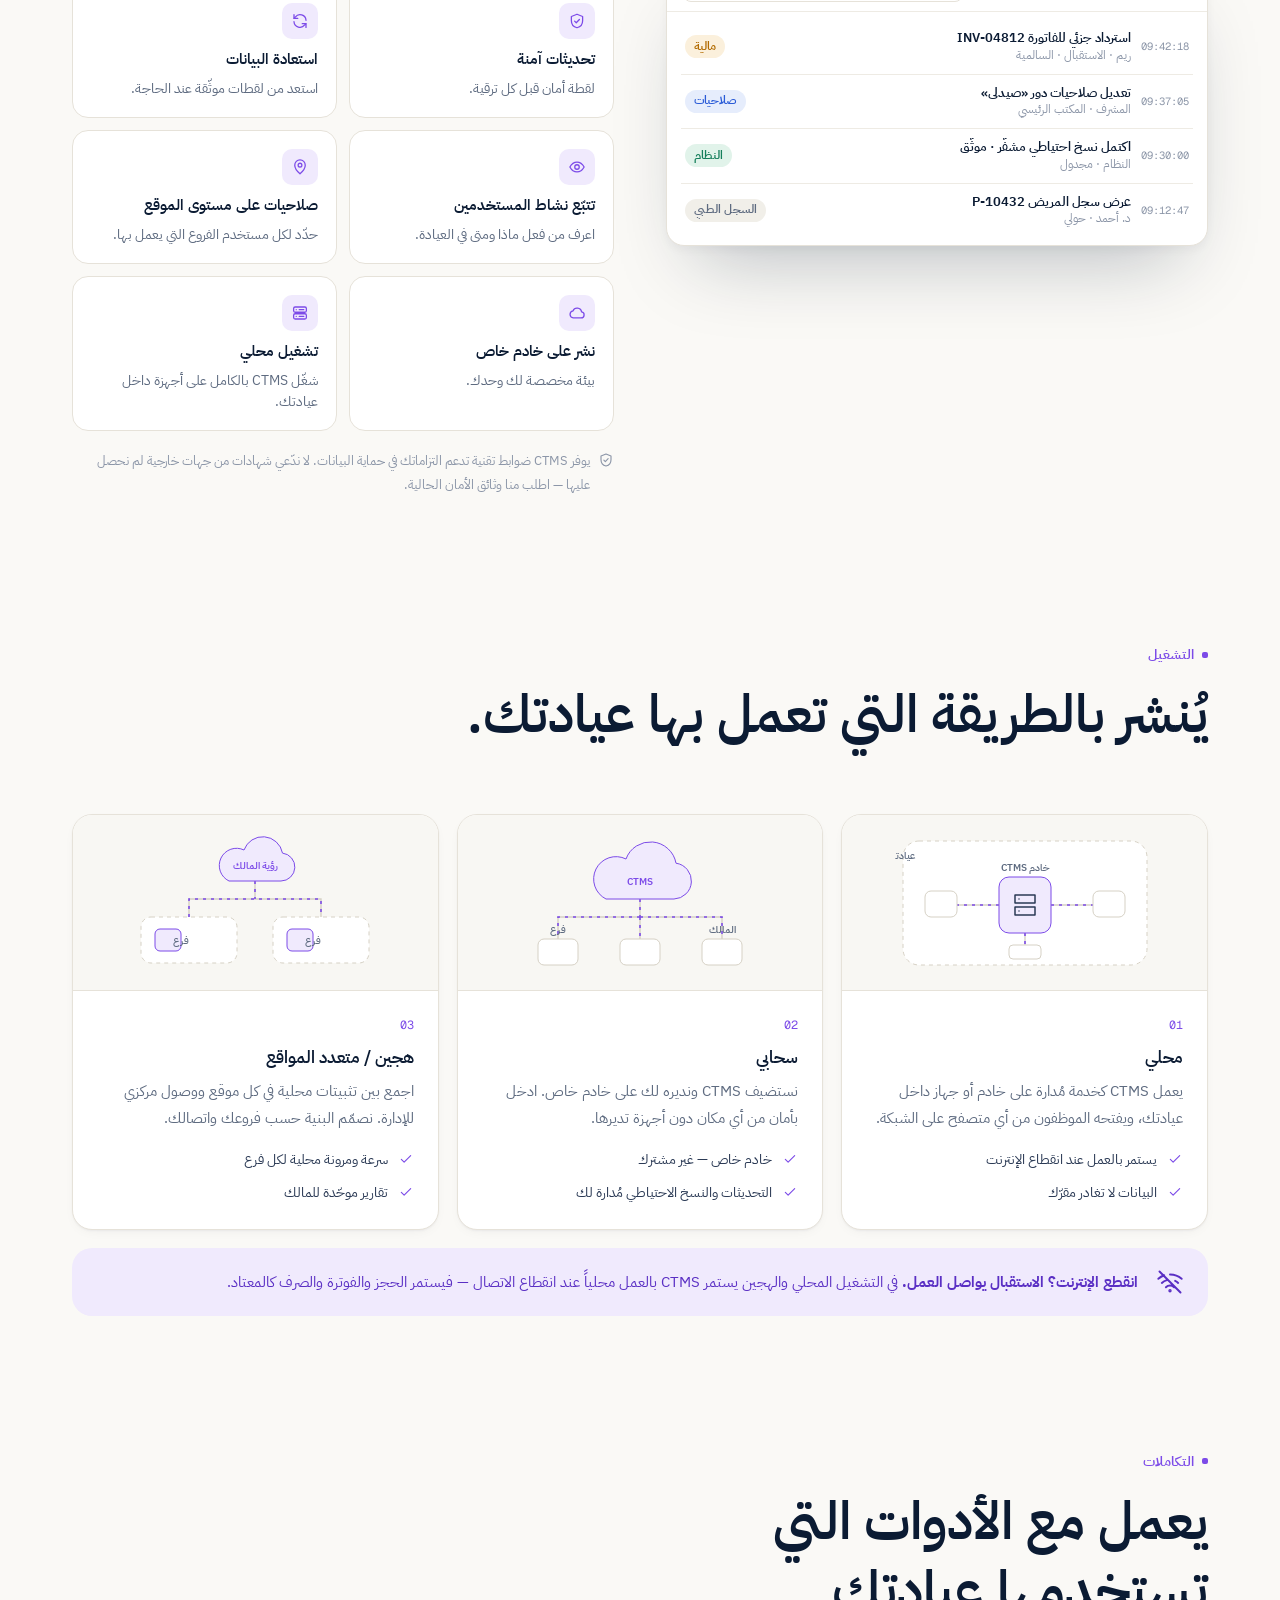
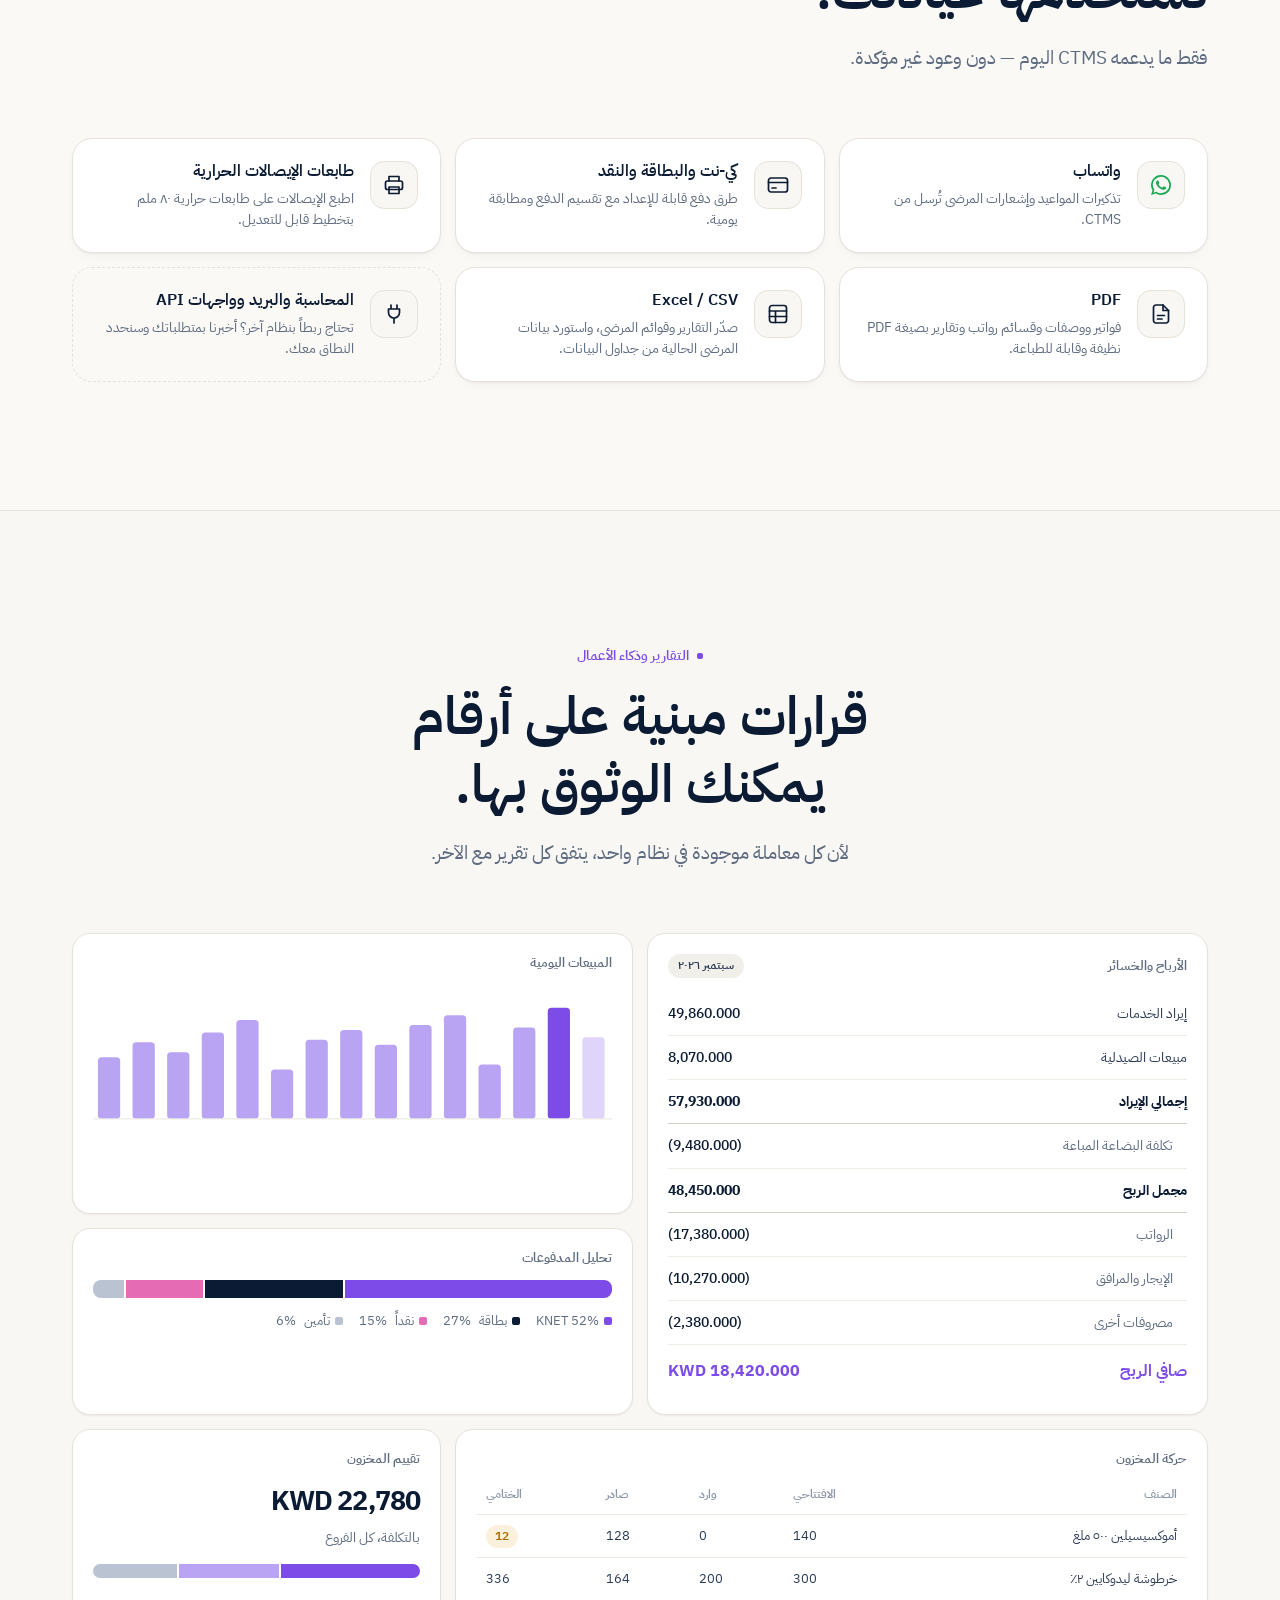
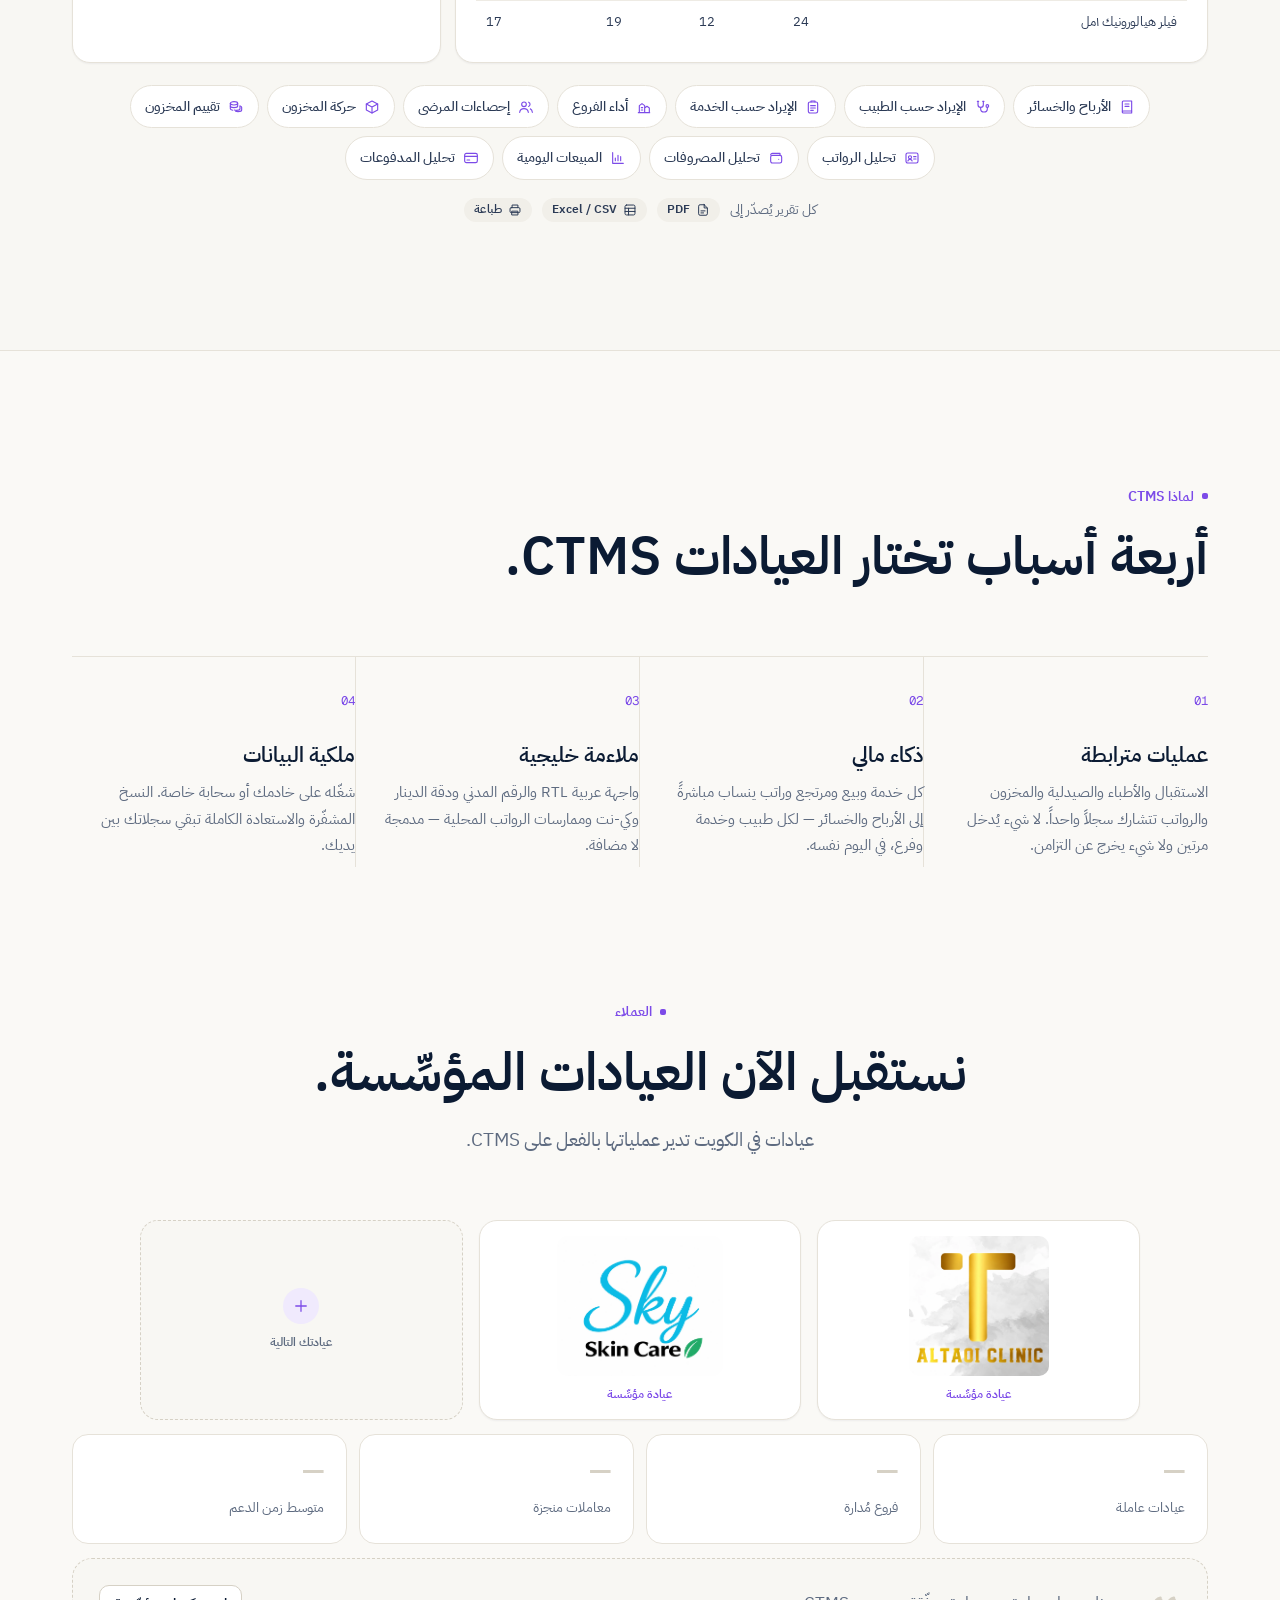
==== commit efcb62e9: "Polish: larger product mockups on desktop, bigger clinic logos and phone mockups, fix menu highlight" ====
--- a/ar/index.html
+++ b/ar/index.html
@@ -31,8 +31,8 @@
 <link rel="preconnect" href="https://fonts.googleapis.com">
 <link rel="preconnect" href="https://fonts.gstatic.com" crossorigin>
 <link rel="stylesheet" href="https://fonts.googleapis.com/css2?family=Baloo+2:wght@800&family=Geist:wght@400;500;600;700&family=Geist+Mono:wght@400;500&family=IBM+Plex+Sans+Arabic:wght@400;500;600;700&display=swap">
-<link rel="stylesheet" href="../assets/ctms.css?v=202610261909">
-<link rel="stylesheet" href="../assets/site.css?v=202610261909">
+<link rel="stylesheet" href="../assets/ctms.css?v=202610261916">
+<link rel="stylesheet" href="../assets/site.css?v=202610261916">
 <script>document.documentElement.classList.remove('no-js');try{var t=localStorage.getItem('ctms-theme');if(t)document.documentElement.setAttribute('data-theme',t);}catch(e){}</script>
 <script type="application/ld+json">
 {"@context":"https://schema.org","@type":"SoftwareApplication","name":"CTMS — Clinic Top Management System","applicationCategory":"BusinessApplication","applicationSubCategory":"Clinic management software","operatingSystem":"Windows, Web browser","inLanguage":["en","ar"],"description":"Clinic operating system for Kuwait and the GCC: appointments, patient records, billing, pharmacy, inventory, payroll, finance and multi-branch reporting.","url":"https://ctms.website/","offers":{"@type":"Offer","priceCurrency":"KWD","price":"29","availability":"https://schema.org/InStock"},"publisher":{"@type":"Organization","name":"Appscrafter","email":"info@appscrafter.com","telephone":"+965 9797 7275","areaServed":["KW","SA","AE","QA","BH","OM"]}}
@@ -1073,6 +1073,6 @@
   </div>
 </div>
 
-<script src="../assets/app.js?v=202610261909" defer></script>
+<script src="../assets/app.js?v=202610261916" defer></script>
 </body>
 </html>
--- a/assets/ctms.css
+++ b/assets/ctms.css
@@ -355,3 +355,36 @@
 .tg.on{background:var(--brand)}
 .tg.on::after{inset-inline-start:12px}
 @media (max-width:720px){.ui-kpis{grid-template-columns:repeat(2,minmax(0,1fr))}.ui-row,.ui-row.eq,.ui-row.r3{grid-template-columns:1fr}.ui-body{grid-template-columns:1fr}.ui-side{display:none}.ui-search{display:none}.ui-main{padding:12px}}
+
+/* ---------- Product UI kit: readability pass (laptop & desktop) ----------
+   The mock screens were drawn at real-app density (10–12px), which reads as "shrunk"
+   inside a 1100px frame. On wider screens scale type and controls up ~15%. */
+@media (min-width:900px){
+  .ui{font-size:14px}
+  .ui-top{height:52px;padding-inline:16px;gap:14px}
+  .ui-top .ui-logo{font-size:14.5px}.ui-top .ui-logo svg{width:24px;height:24px}
+  .ui-branch,.ui-search{height:32px;font-size:12.5px}
+  .ui-av{width:32px;height:32px;font-size:11.5px}
+  .ui-body{grid-template-columns:58px 1fr}
+  .ui-side i{width:36px;height:36px}.ui-side i svg{width:18px;height:18px}
+  .ui-main{padding:20px;gap:14px}
+  .ui-h b{font-size:17px}.ui-h small{font-size:12.5px}
+  .ui-card{padding:14px}
+  .ui-card h5{font-size:13px;margin-bottom:10px}
+  .ui-kpis{gap:12px}
+  .ui-kpi{padding:12px 14px}
+  .ui-kpi span{font-size:12px}.ui-kpi b{font-size:20px;margin-top:4px}.ui-kpi em{font-size:11.5px}
+  .ui-tbl{font-size:13px}.ui-tbl th{font-size:11.5px;padding:8px 10px}.ui-tbl td{padding:9px 10px}
+  .pill{height:23px;font-size:11.5px;padding-inline:9px}
+  .ui-li{padding:9px 4px}
+  .ui-li .av{width:28px;height:28px;font-size:10.5px}
+  .ui-li .tx b{font-size:13px}.ui-li .tx small{font-size:11.5px}
+  .ui-hb{font-size:12.5px;grid-template-columns:104px 1fr 70px}
+  .ui-bar{height:7px}
+  .ui-btn{height:30px;font-size:12px;padding-inline:12px}
+  .ui-field span{font-size:11px}.ui-field div{height:32px;font-size:13px}
+  .chart text{font-size:10.5px}
+  .leg{font-size:12px}
+  .ui-cal{font-size:12px}.ui-cal .hd{padding:8px}.ui-cal .tm,.ui-cal .cl{height:38px}.ui-cal .ev{font-size:11px;padding:4px 7px}
+  .ui-perm{font-size:12.5px}.ui-perm>div{padding:8px 10px}.ui-perm .ph{font-size:11px}
+}
--- a/assets/site.css
+++ b/assets/site.css
@@ -170,12 +170,12 @@
 /* ---------- New in CTMS ---------- */
 .nw-hero{display:grid;grid-template-columns:repeat(3,minmax(0,1fr));gap:16px}
 .nw-card{overflow:hidden;display:flex;flex-direction:column;padding:0}
-.nw-vis{height:300px;background:linear-gradient(180deg,var(--brand-soft),var(--surface-2));border-bottom:1px solid var(--line);display:flex;align-items:flex-end;justify-content:center;padding:14px 16px 0;overflow:hidden}
+.nw-vis{height:330px;background:linear-gradient(180deg,var(--brand-soft),var(--surface-2));border-bottom:1px solid var(--line);display:flex;align-items:flex-end;justify-content:center;padding:14px 16px 0;overflow:hidden}
 .nw-body{padding:22px 24px 24px;display:flex;flex-direction:column;gap:8px;flex:1}
 .nw-body .badge{align-self:flex-start}
 .nw-body p{margin:0;color:var(--muted);font-size:.93rem}
 .nw-body .nw-note{margin-top:auto;padding-top:6px;font-size:.8rem;color:var(--faint)}
-.phone{width:210px;height:286px;border-radius:30px 30px 0 0;border:7px solid var(--ink);border-bottom:0;background:var(--surface);box-shadow:var(--shadow-lg);overflow:hidden;font-size:11px;color:var(--ink-2)}
+.phone{width:236px;height:316px;border-radius:30px 30px 0 0;border:7px solid var(--ink);border-bottom:0;background:var(--surface);box-shadow:var(--shadow-lg);overflow:hidden;font-size:12px;color:var(--ink-2)}
 .ph-bar{display:flex;align-items:center;gap:7px;padding:12px 12px 10px;border-bottom:1px solid var(--line-2)}
 .ph-bar svg{width:20px;height:20px;border-radius:6px;flex:none}
 .ph-bar b{font-size:11.5px;color:var(--ink);font-weight:650;white-space:nowrap;overflow:hidden;text-overflow:ellipsis}
@@ -367,9 +367,9 @@
 @media (max-width:560px){.why-grid{grid-template-columns:1fr}.why+.why{border-inline-start:0;padding-inline-start:0}}
 
 /* ---------- Proof (placeholders) ---------- */
-.proof-logos{display:grid;grid-template-columns:repeat(3,minmax(0,1fr));gap:12px;max-width:900px;margin-inline:auto}
-.cl{height:144px;border-radius:18px;border:1px solid var(--line);background:var(--surface);box-shadow:var(--shadow-xs);display:flex;flex-direction:column;align-items:center;justify-content:center;gap:8px;padding:16px}
-.cl img{height:92px;max-width:80%;width:auto;object-fit:contain;border-radius:10px}
+.proof-logos{display:grid;grid-template-columns:repeat(3,minmax(0,1fr));gap:16px;max-width:1000px;margin-inline:auto}
+.cl{height:200px;border-radius:18px;border:1px solid var(--line);background:var(--surface);box-shadow:var(--shadow-xs);display:flex;flex-direction:column;align-items:center;justify-content:center;gap:8px;padding:16px}
+.cl img{height:140px;max-width:80%;width:auto;object-fit:contain;border-radius:10px}
 /* client logos ship on white backgrounds: blend into the light card, sit on a white chip in dark mode */
 :root:not([data-theme="dark"]) .cl img{mix-blend-mode:multiply}
 :root[data-theme="dark"] .cl img{background:#fff;padding:4px 10px}
@@ -382,7 +382,7 @@
 .cl-next small{color:var(--muted)}
 .cl-plus{width:36px;height:36px;border-radius:50%;display:grid;place-items:center;background:var(--brand-soft);color:var(--brand)}
 .cl-plus svg{width:18px;height:18px}
-@media (max-width:600px){.proof-logos{grid-template-columns:1fr 1fr}.cl-next{grid-column:1/-1;height:88px}}
+@media (max-width:600px){.proof-logos{grid-template-columns:1fr 1fr}.cl{height:150px}.cl img{height:100px}.cl-next{grid-column:1/-1;height:88px}}
 .proof-stats{display:grid;grid-template-columns:repeat(4,minmax(0,1fr));gap:12px;margin-top:14px}
 .proof-stats div{padding:22px;border-radius:16px;border:1px solid var(--line);background:var(--surface)}
 .proof-stats b{display:block;font-size:1.8rem;font-weight:650;color:var(--line-strong);letter-spacing:-.03em;line-height:1}
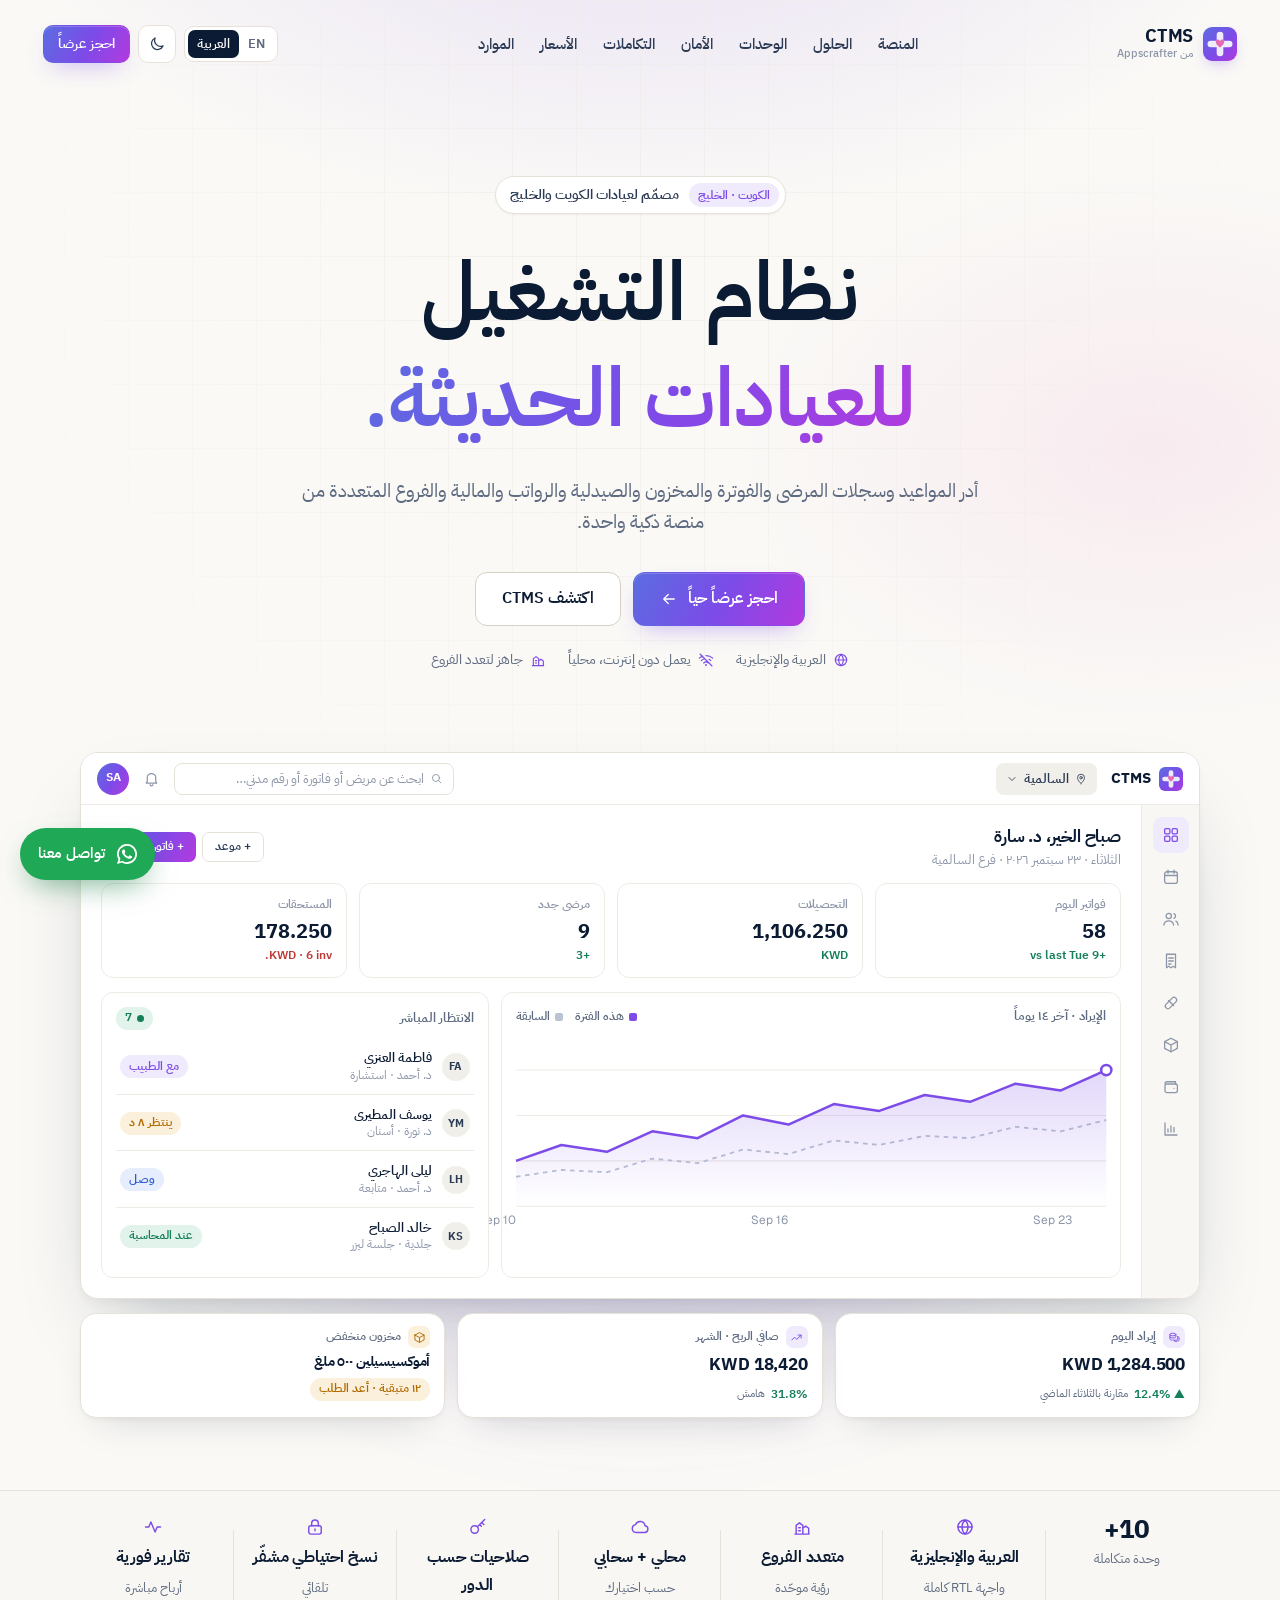
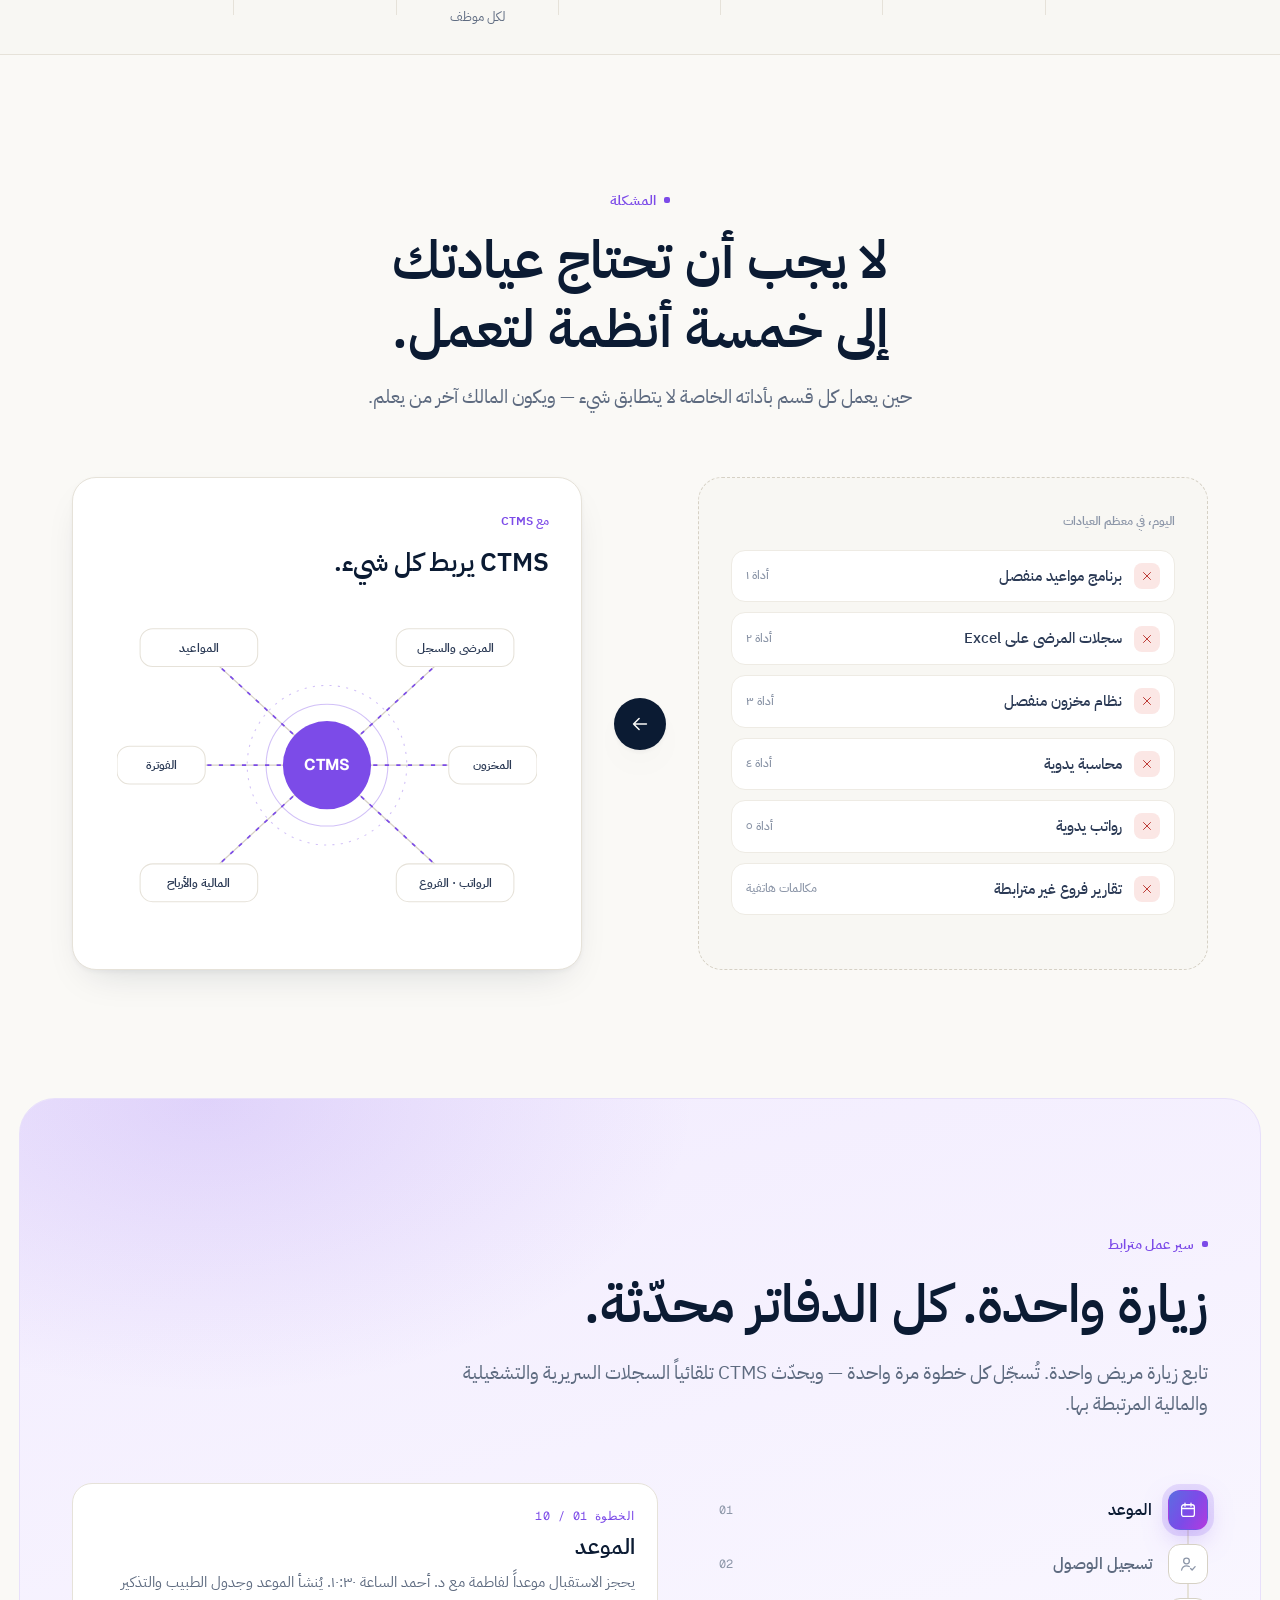
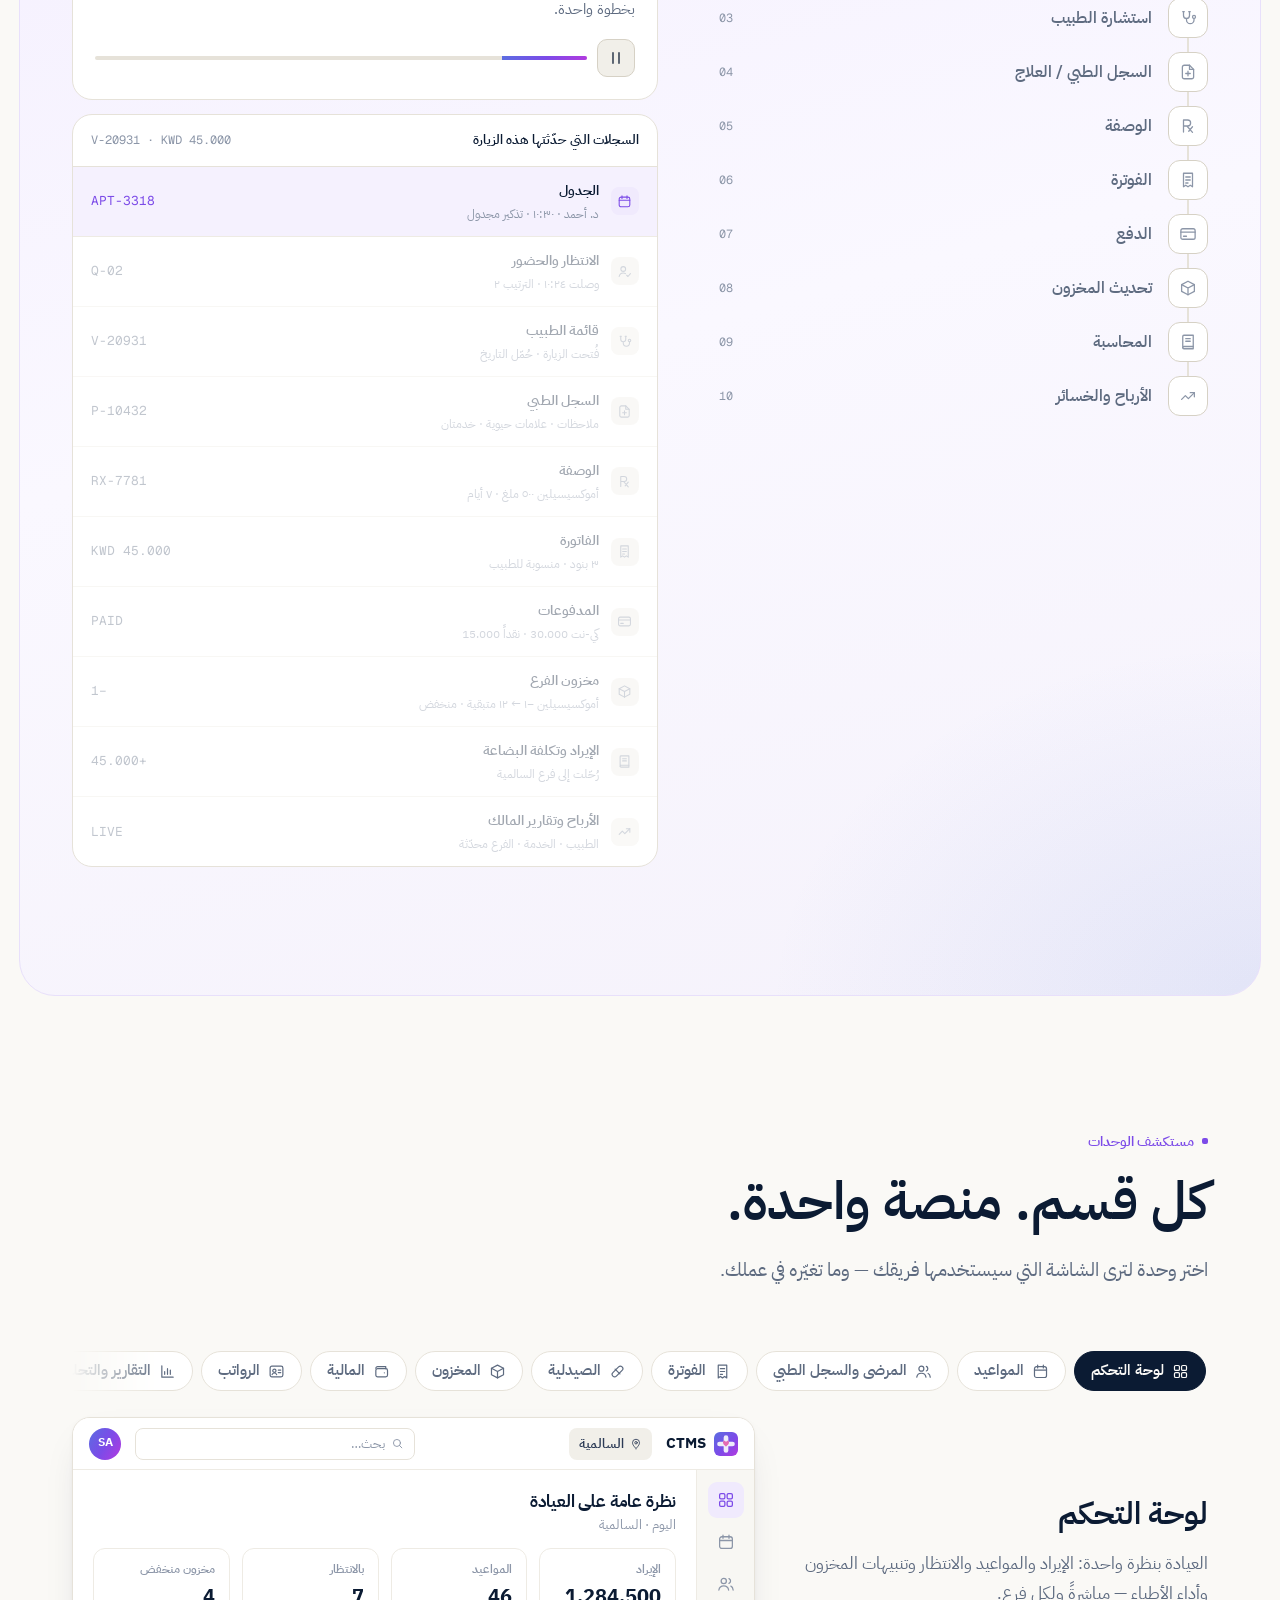
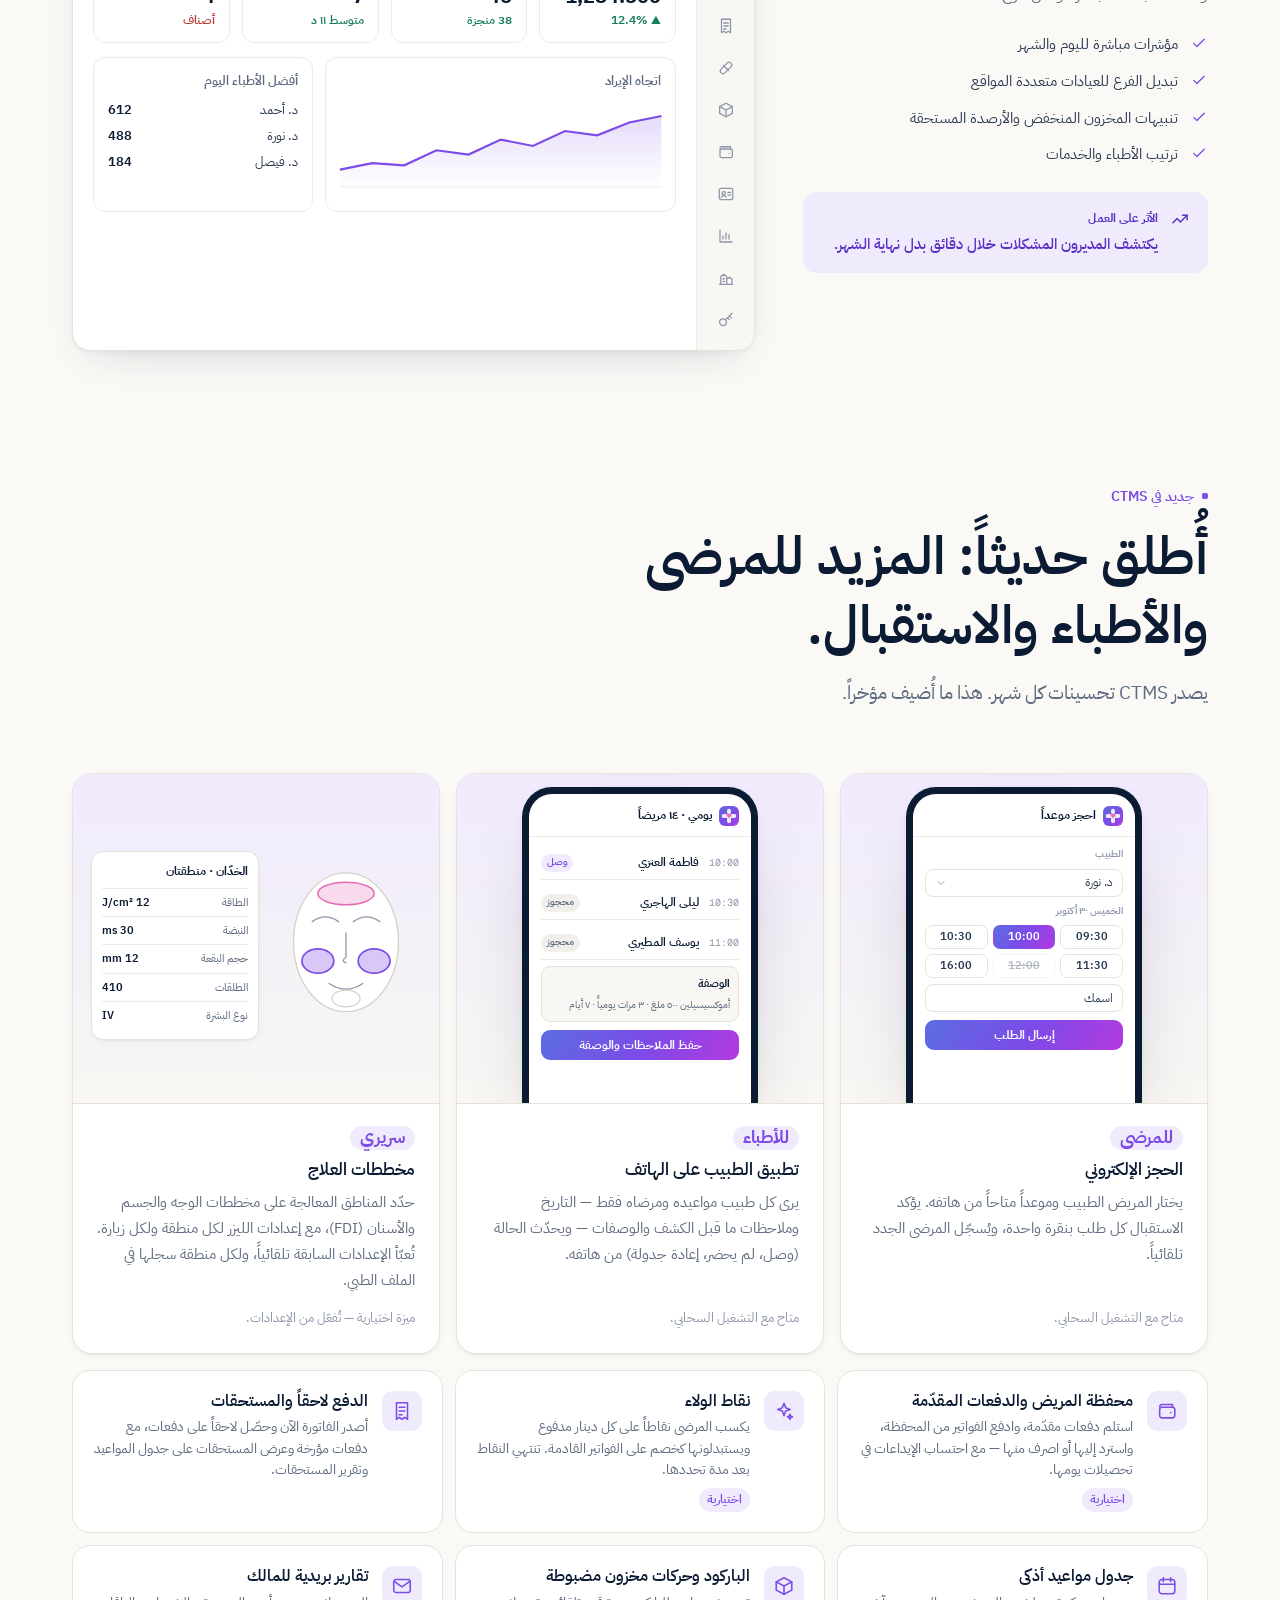
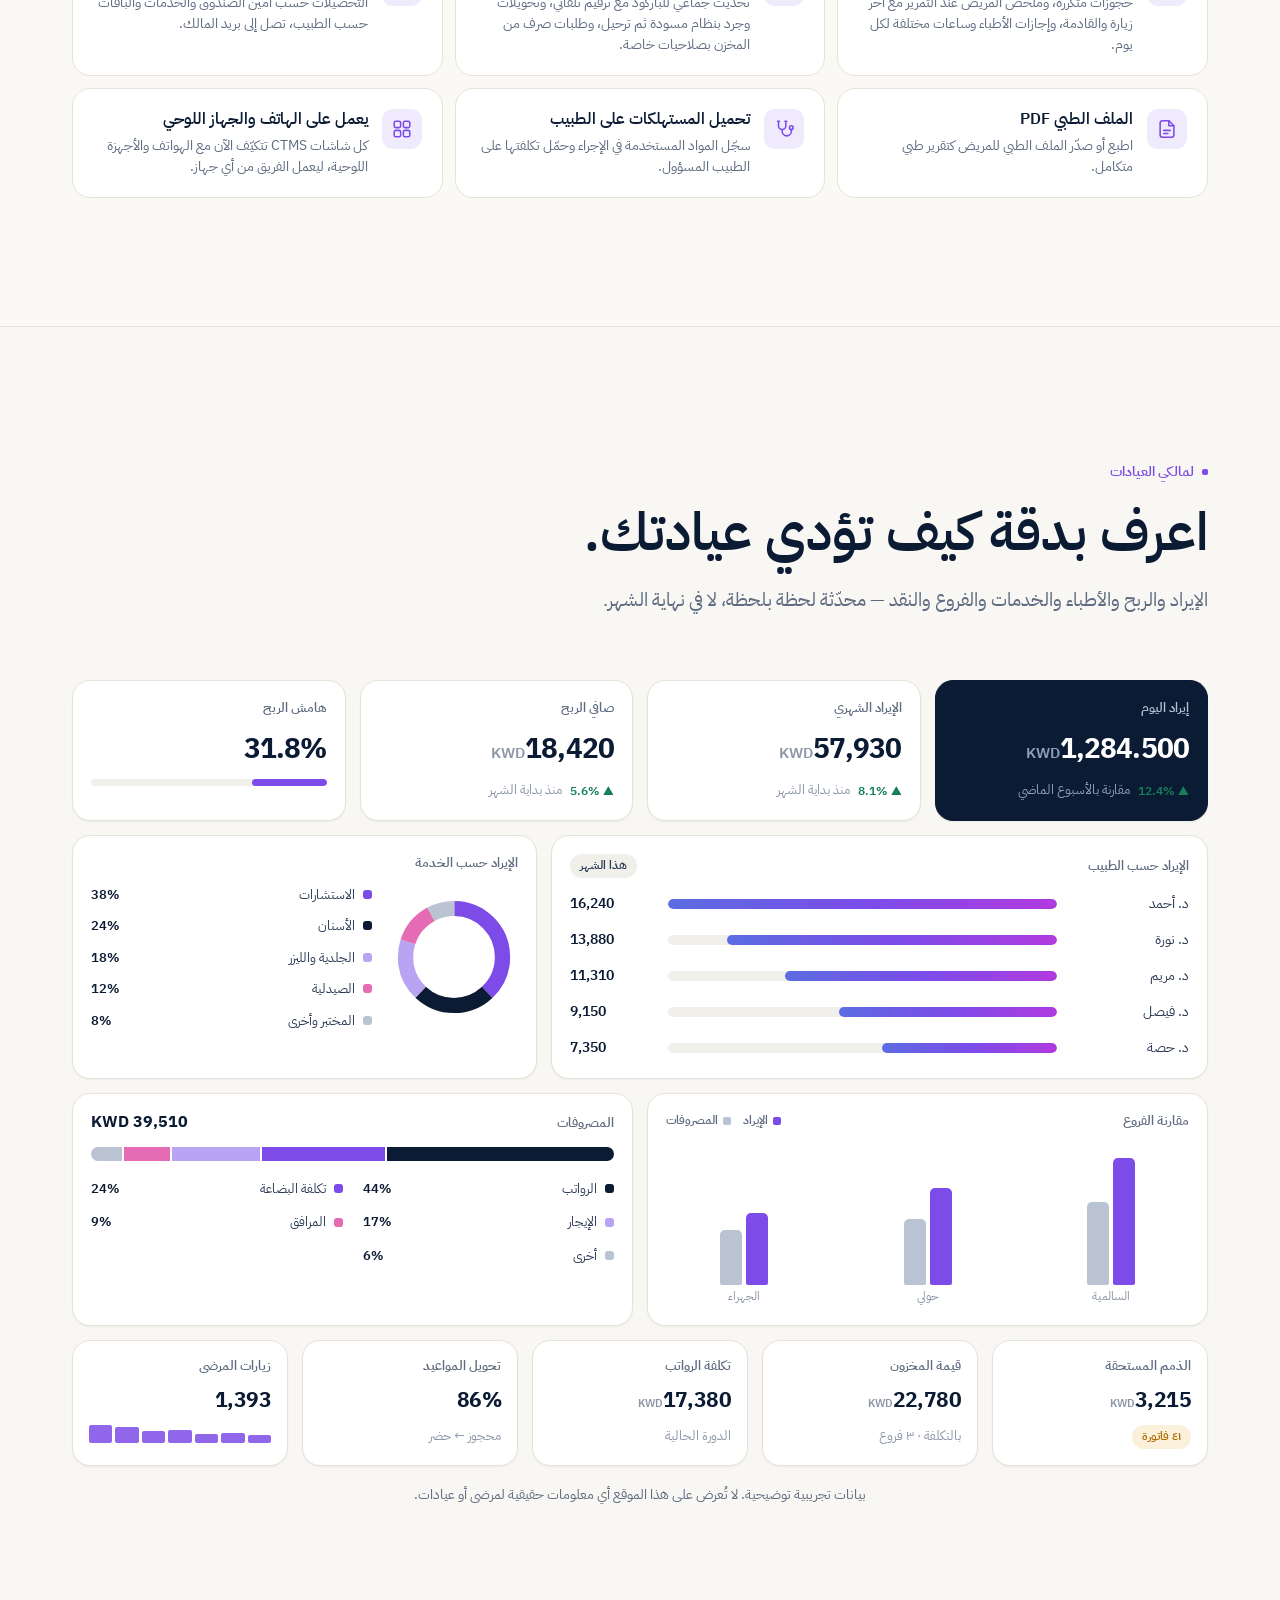
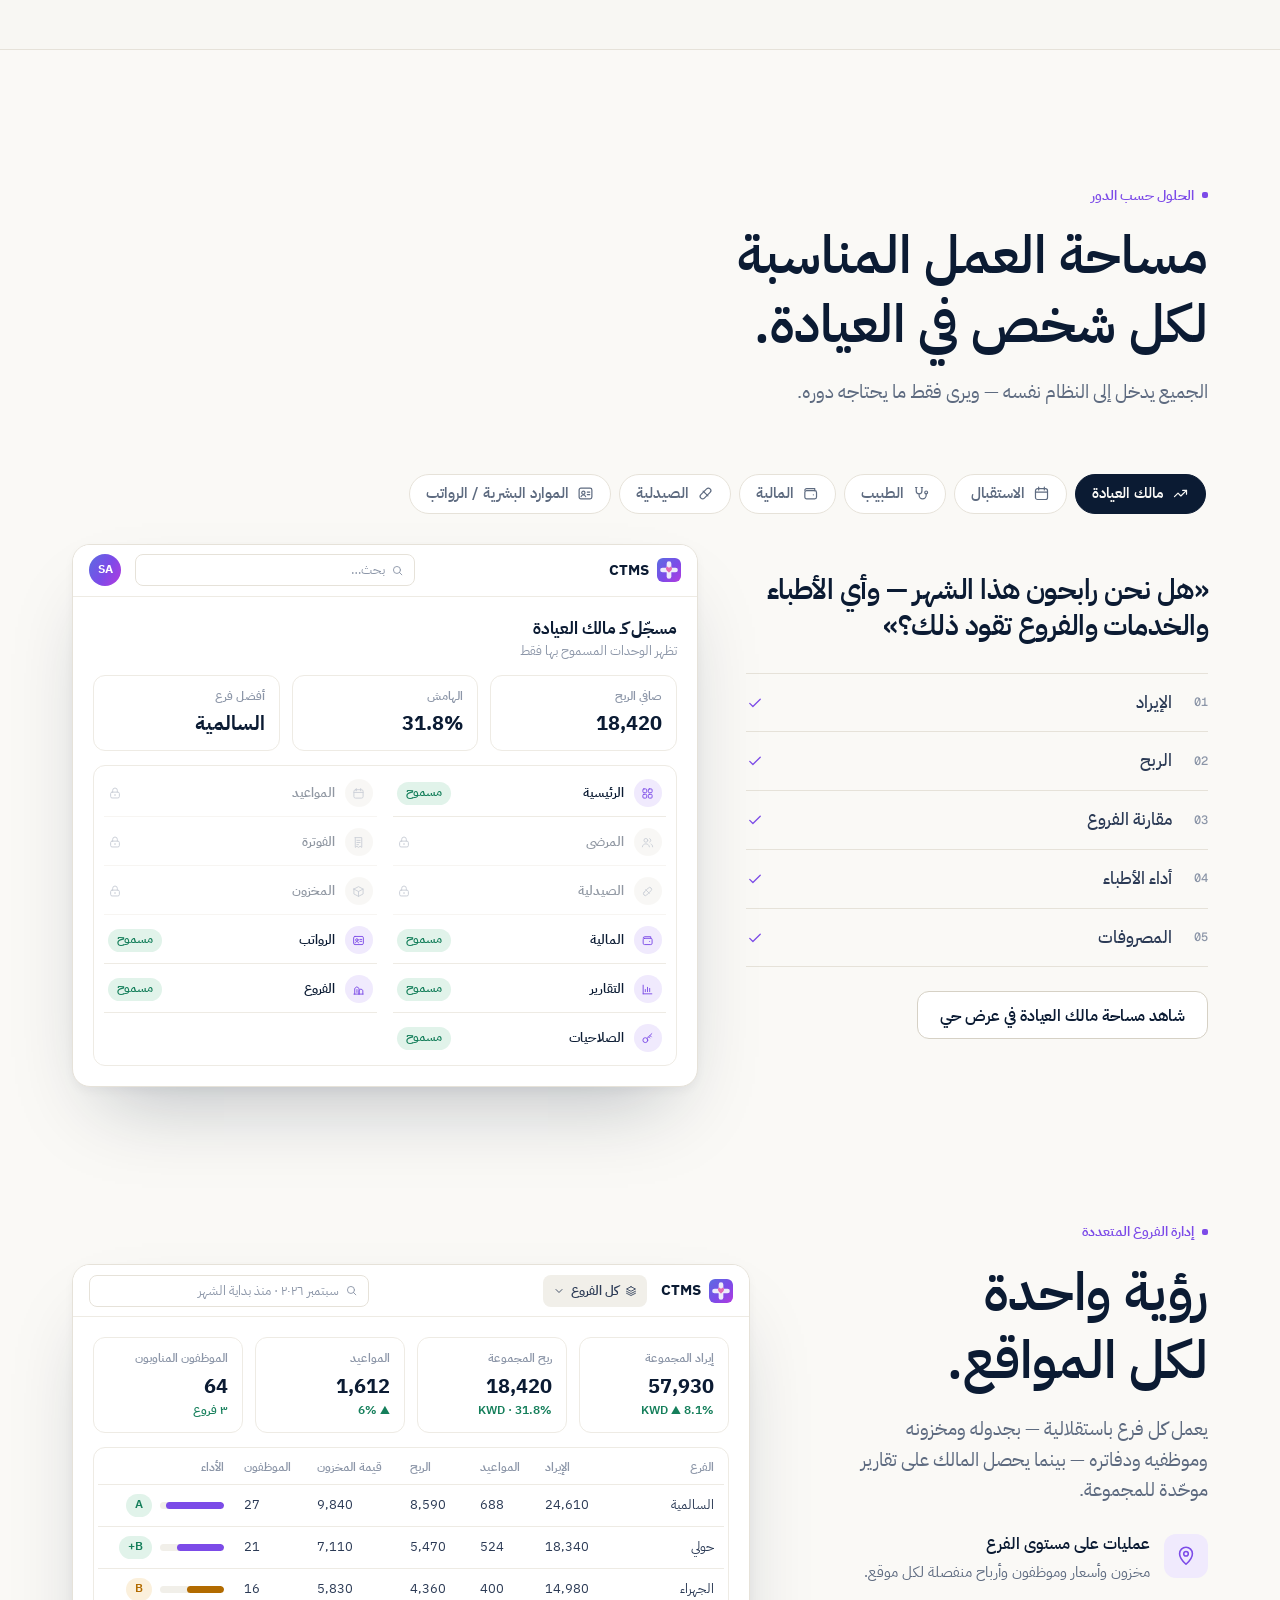
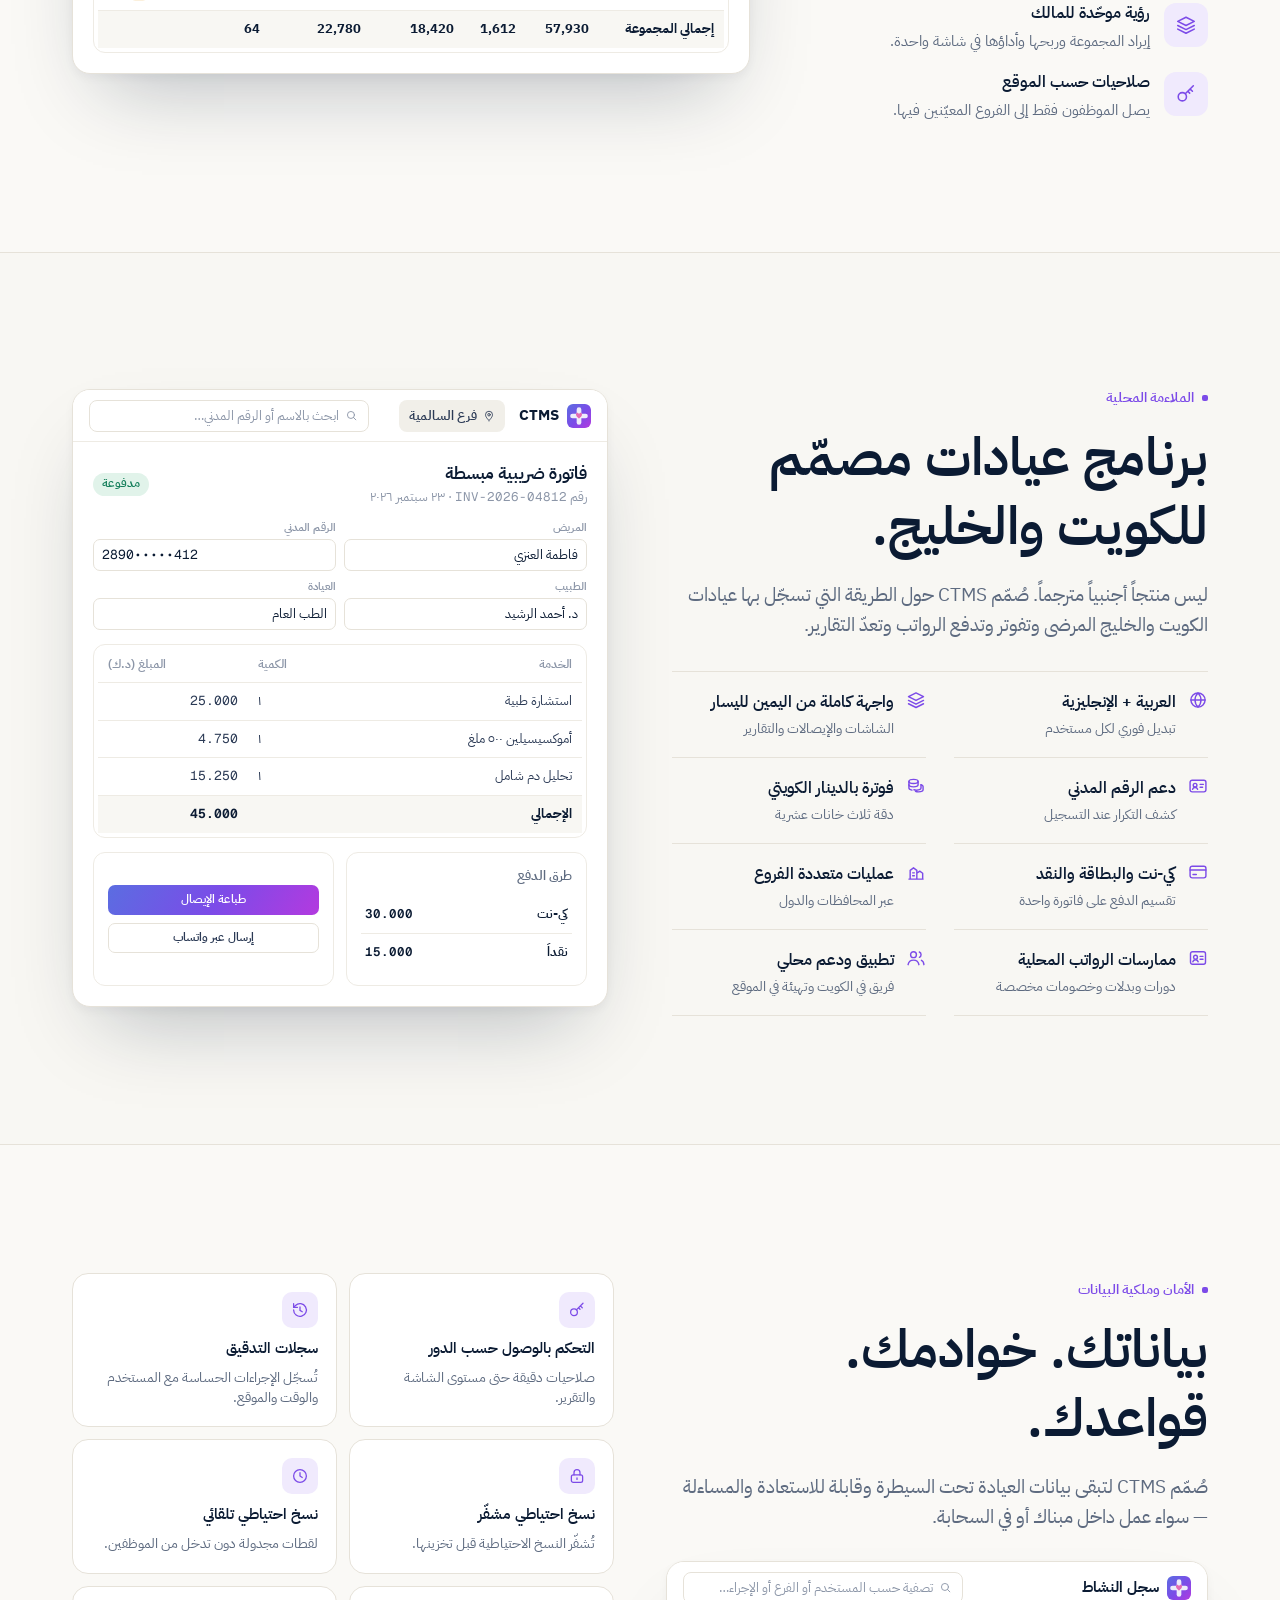
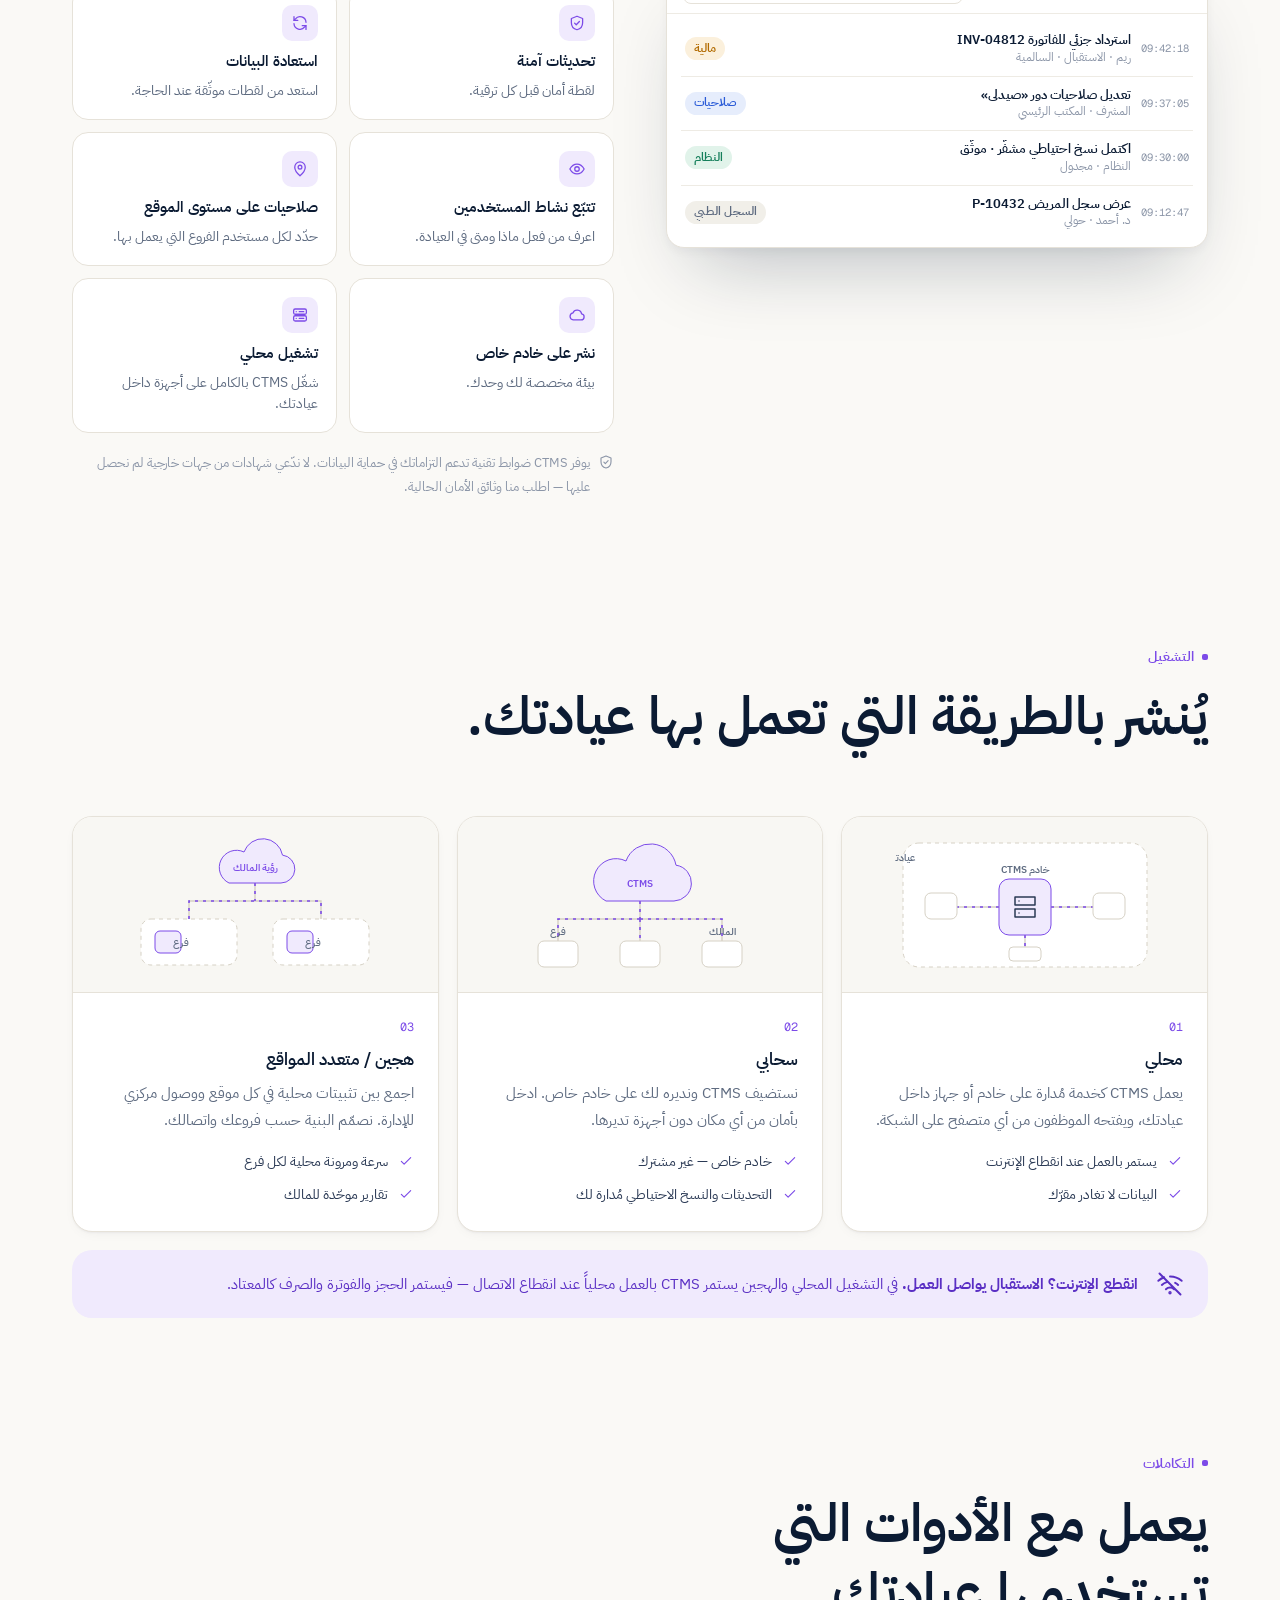
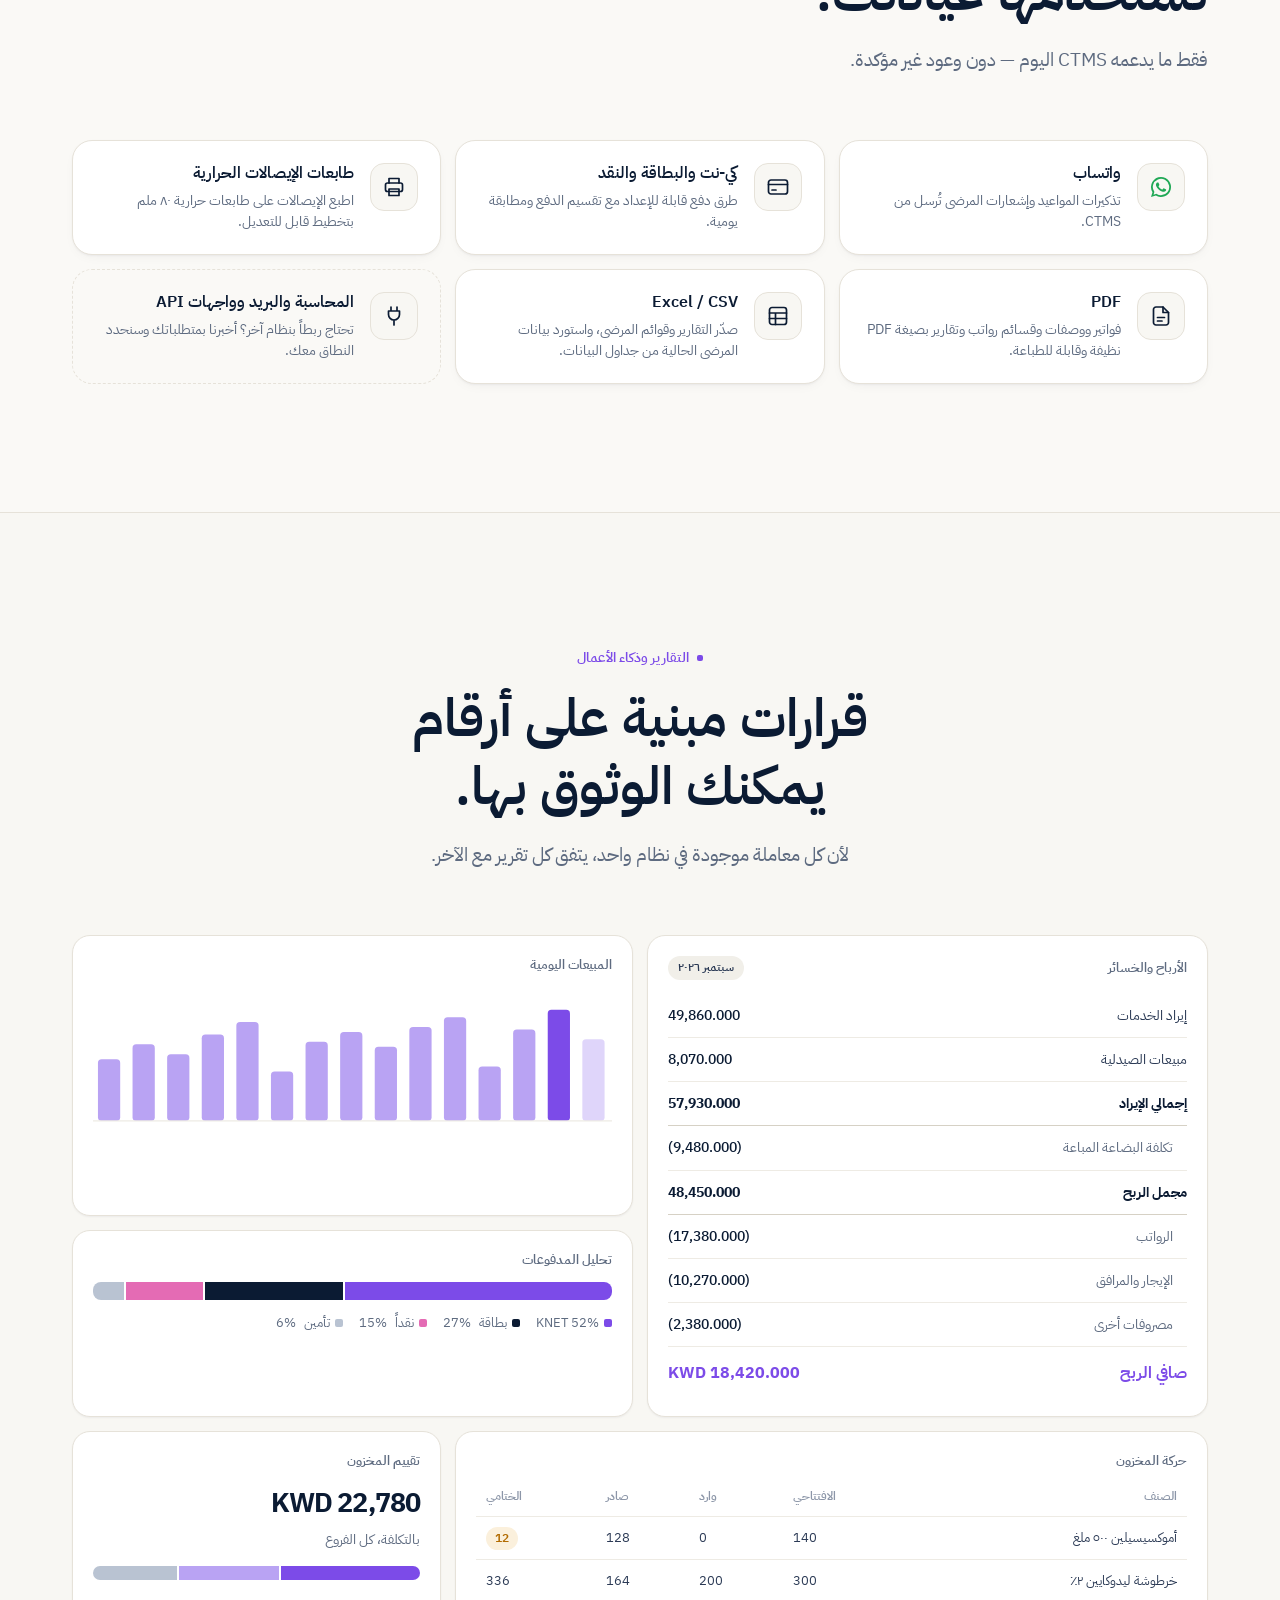
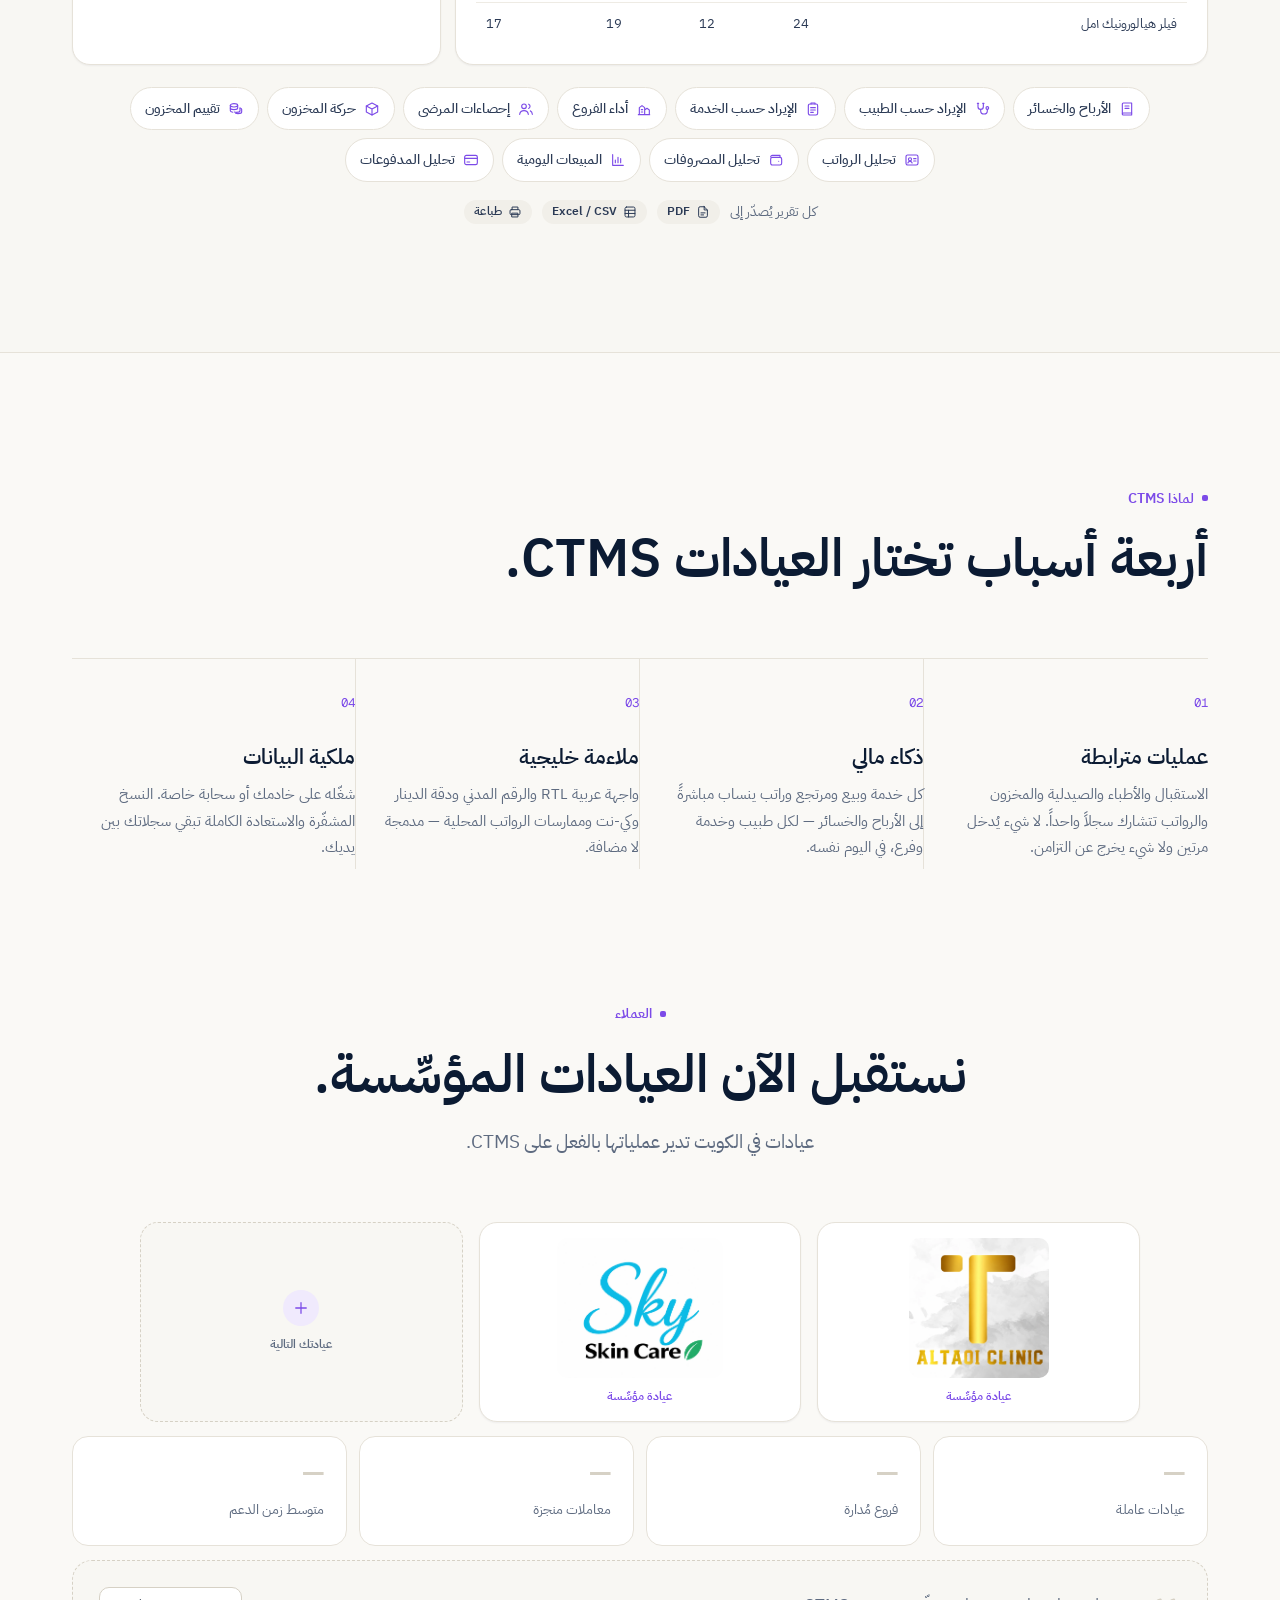
==== commit 71d6973a: "Workflow section and final banner follow light/dark theme (light lavender / brand gradient in light " ====
--- a/ar/index.html
+++ b/ar/index.html
@@ -31,8 +31,8 @@
 <link rel="preconnect" href="https://fonts.googleapis.com">
 <link rel="preconnect" href="https://fonts.gstatic.com" crossorigin>
 <link rel="stylesheet" href="https://fonts.googleapis.com/css2?family=Baloo+2:wght@800&family=Geist:wght@400;500;600;700&family=Geist+Mono:wght@400;500&family=IBM+Plex+Sans+Arabic:wght@400;500;600;700&display=swap">
-<link rel="stylesheet" href="../assets/ctms.css?v=202610261916">
-<link rel="stylesheet" href="../assets/site.css?v=202610261916">
+<link rel="stylesheet" href="../assets/ctms.css?v=202610261921">
+<link rel="stylesheet" href="../assets/site.css?v=202610261921">
 <script>document.documentElement.classList.remove('no-js');try{var t=localStorage.getItem('ctms-theme');if(t)document.documentElement.setAttribute('data-theme',t);}catch(e){}</script>
 <script type="application/ld+json">
 {"@context":"https://schema.org","@type":"SoftwareApplication","name":"CTMS — Clinic Top Management System","applicationCategory":"BusinessApplication","applicationSubCategory":"Clinic management software","operatingSystem":"Windows, Web browser","inLanguage":["en","ar"],"description":"Clinic operating system for Kuwait and the GCC: appointments, patient records, billing, pharmacy, inventory, payroll, finance and multi-branch reporting.","url":"https://ctms.website/","offers":{"@type":"Offer","priceCurrency":"KWD","price":"29","availability":"https://schema.org/InStock"},"publisher":{"@type":"Organization","name":"Appscrafter","email":"info@appscrafter.com","telephone":"+965 9797 7275","areaServed":["KW","SA","AE","QA","BH","OM"]}}
@@ -1003,7 +1003,7 @@
 <!-- ============================ 19. FINAL CTA ============================ -->
 <section class="wrap" id="contact">
   <div class="final reveal">
-    <span class="eyebrow" style="color:#c9b6ff" data-i18n="fc_eb">ابدأ الآن</span>
+    <span class="eyebrow" style="color:#fff;opacity:.85" data-i18n="fc_eb">ابدأ الآن</span>
     <h2 class="t-h2" style="margin-top:16px" data-i18n="fc_h2">شاهد عيادتك بالكامل في نظام واحد.</h2>
     <p data-i18n="fc_p">اكتشف كيف يربط CTMS مرضاك وأطباءك والاستقبال والمخزون والمالية والإدارة.</p>
     <div class="ctas">
@@ -1073,6 +1073,6 @@
   </div>
 </div>
 
-<script src="../assets/app.js?v=202610261916" defer></script>
+<script src="../assets/app.js?v=202610261921" defer></script>
 </body>
 </html>
--- a/assets/site.css
+++ b/assets/site.css
@@ -93,9 +93,11 @@
 @media (max-width:900px){.ps{grid-template-columns:1fr}.ps-mid{flex-direction:row}.ps-mid .arrow svg{transform:rotate(90deg)}html[dir="rtl"] .ps-mid .arrow svg{transform:rotate(90deg)}}
 
 /* ---------- Workflow (dark) ---------- */
-.dark-sec{background:#07111F;color:#C7D2E1;--ink:#F1F5FA;--muted:#9AA9BE;--faint:#6D7D94;--line:#1C2A40;--line-2:#15223A;--surface:#0D192B;--surface-2:#0B1627;--surface-3:#15233A;--brand:#9d7cf5;--brand-soft:#241c44;--brand-ink:#c9b6ff;--ok:#3CCB8F;--ok-soft:#0F2E24;--warn:#E3A546;--warn-soft:#33260E;--info:#7FA5FF;--info-soft:#15254A;--line-strong:#2A3B57;position:relative;overflow:hidden;border-radius:clamp(0px,3vw,36px);margin-inline:clamp(0px,1.5vw,20px)}
+.dark-sec{background:linear-gradient(165deg,#f2ecfe 0%,#faf8ff 55%,#f5f2fb 100%);border:1px solid #e8e0fb;color:var(--ink-2);position:relative;overflow:hidden;border-radius:clamp(0px,3vw,36px);margin-inline:clamp(0px,1.5vw,20px)}
+:root[data-theme="dark"] .dark-sec{background:#07111F;border-color:transparent;color:#C7D2E1;--ink:#F1F5FA;--muted:#9AA9BE;--faint:#6D7D94;--line:#1C2A40;--line-2:#15223A;--surface:#0D192B;--surface-2:#0B1627;--surface-3:#15233A;--brand:#9d7cf5;--brand-soft:#241c44;--brand-ink:#c9b6ff;--ok:#3CCB8F;--ok-soft:#0F2E24;--warn:#E3A546;--warn-soft:#33260E;--info:#7FA5FF;--info-soft:#15254A;--line-strong:#2A3B57}
+@media (prefers-color-scheme:dark){:root:not([data-theme="light"]) .dark-sec{background:#07111F;border-color:transparent;color:#C7D2E1;--ink:#F1F5FA;--muted:#9AA9BE;--faint:#6D7D94;--line:#1C2A40;--line-2:#15223A;--surface:#0D192B;--surface-2:#0B1627;--surface-3:#15233A;--brand:#9d7cf5;--brand-soft:#241c44;--brand-ink:#c9b6ff;--ok:#3CCB8F;--ok-soft:#0F2E24;--warn:#E3A546;--warn-soft:#33260E;--info:#7FA5FF;--info-soft:#15254A;--line-strong:#2A3B57}}
 .dark-sec::before{content:"";position:absolute;inset:0;background:radial-gradient(700px 420px at 15% 0%,rgba(124,75,232,.16),transparent 70%),radial-gradient(700px 500px at 100% 100%,rgba(90,130,220,.12),transparent 70%);pointer-events:none}
-.dark-sec .sec-head h2{color:#fff}
+.dark-sec .sec-head h2{color:var(--ink)}
 .wf{display:grid;grid-template-columns:minmax(0,.92fr) minmax(0,1.08fr);gap:clamp(24px,4vw,56px);position:relative;align-items:start}
 .wf-steps{list-style:none;margin:0;padding:0;position:relative;counter-reset:s}
 .wf-steps::before{content:"";position:absolute;inset-inline-start:19px;top:20px;bottom:20px;width:2px;background:var(--line)}
@@ -103,33 +105,33 @@
 .wf-step{position:relative}
 .wf-step button{display:flex;align-items:center;gap:16px;width:100%;padding:7px 10px 7px 0;text-align:start;border-radius:12px;transition:background .2s}
 html[dir="rtl"] .wf-step button{padding:7px 0 7px 10px}
-.wf-step button:hover{background:rgba(255,255,255,.03)}
+.wf-step button:hover{background:color-mix(in srgb,var(--ink) 4%,transparent)}
 .wf-node{width:40px;height:40px;border-radius:12px;border:1px solid var(--line-strong);background:var(--surface);display:grid;place-items:center;flex:none;color:var(--faint);position:relative;z-index:1;transition:all .35s var(--ease)}
 .wf-node svg{width:18px;height:18px}
 .wf-step .nm{font-weight:600;color:var(--muted);font-size:1rem;transition:color .25s}
 .wf-step .ix{margin-inline-start:auto;font-family:var(--mono);font-size:.74rem;color:var(--faint)}
 .wf-step.done .wf-node{border-color:color-mix(in srgb,var(--brand) 50%,transparent);color:var(--brand);background:var(--brand-soft)}
-.wf-step.done .nm{color:#DCE5F0}
+.wf-step.done .nm{color:var(--ink-2)}
 .wf-step.cur .wf-node{background:var(--grad);border-color:transparent;color:#fff;box-shadow:0 0 0 6px rgba(124,75,232,.16),0 10px 30px -8px rgba(124,75,232,.6)}
-.wf-step.cur .nm{color:#fff}
+.wf-step.cur .nm{color:var(--ink)}
 .wf-panel{position:sticky;top:110px;display:grid;gap:14px}
 .wf-now{padding:22px;border-radius:var(--r);background:var(--surface);border:1px solid var(--line)}
 .wf-now .k{font-family:var(--mono);font-size:.74rem;color:var(--brand);letter-spacing:.04em}
-.wf-now h3{color:#fff;font-size:1.35rem;margin-top:6px}
+.wf-now h3{color:var(--ink);font-size:1.35rem;margin-top:6px}
 .wf-now p{margin:8px 0 0;color:var(--muted);font-size:.96rem;min-height:3.2em}
 .wf-ctrl{display:flex;align-items:center;gap:10px;margin-top:16px}
-.wf-ctrl .iconbtn{background:var(--surface-3);border-color:var(--line-strong);color:#fff}
+.wf-ctrl .iconbtn{background:var(--surface-3);border-color:var(--line-strong);color:var(--ink)}
 .wf-bar{flex:1;height:4px;border-radius:4px;background:var(--line);overflow:hidden}
 .wf-bar i{display:block;height:100%;width:0;background:var(--grad)}
 .ledger{border-radius:var(--r);background:var(--surface);border:1px solid var(--line);overflow:hidden}
 .ledger-h{display:flex;justify-content:space-between;align-items:center;gap:10px;padding:14px 18px;border-bottom:1px solid var(--line);font-size:.82rem}
-.ledger-h b{color:#fff;font-weight:600}
+.ledger-h b{color:var(--ink);font-weight:600}
 .ledger-h span{font-family:var(--mono);color:var(--faint);font-size:.75rem}
 .lg-row{display:grid;grid-template-columns:28px 1fr auto;gap:12px;align-items:center;padding:11px 18px;border-bottom:1px solid var(--line-2);font-size:.9rem;opacity:.38;transition:opacity .4s,background .6s}
 .lg-row:last-child{border-bottom:0}
 .lg-row .ic{width:28px;height:28px;border-radius:8px;display:grid;place-items:center;background:var(--surface-3);color:var(--faint)}
 .lg-row .ic svg{width:15px;height:15px}
-.lg-row .t b{display:block;color:#E6EDF6;font-weight:600;font-size:.9rem}
+.lg-row .t b{display:block;color:var(--ink);font-weight:600;font-size:.9rem}
 .lg-row .t small{display:block;color:var(--faint);font-size:.78rem}
 .lg-row .v{font-family:var(--mono);font-size:.8rem;color:var(--muted);text-align:end;white-space:nowrap}
 .lg-row.on{opacity:1}
@@ -439,16 +441,18 @@
 @media (max-width:900px){.faq-grid{grid-template-columns:1fr}.faq-side{position:static}}
 
 /* ---------- Final CTA ---------- */
-.final{position:relative;overflow:hidden;border-radius:clamp(22px,3vw,36px);background:#07111F;color:#B7C4D6;padding:clamp(48px,8vw,104px) clamp(24px,6vw,80px);text-align:center;isolation:isolate}
+.final{position:relative;overflow:hidden;border-radius:clamp(22px,3vw,36px);background:var(--grad);color:#efe9ff;padding:clamp(48px,8vw,104px) clamp(24px,6vw,80px);text-align:center;isolation:isolate}
 .final::before{content:"";position:absolute;inset:0;background:radial-gradient(600px 320px at 50% 0%,rgba(124,75,232,.28),transparent 70%),radial-gradient(500px 300px at 10% 100%,rgba(90,130,220,.18),transparent 70%);z-index:-1}
 .final::after{content:"";position:absolute;inset:0;background-image:linear-gradient(rgba(255,255,255,.04) 1px,transparent 1px),linear-gradient(90deg,rgba(255,255,255,.04) 1px,transparent 1px);background-size:56px 56px;-webkit-mask-image:radial-gradient(ellipse 60% 70% at 50% 30%,#000,transparent);mask-image:radial-gradient(ellipse 60% 70% at 50% 30%,#000,transparent);z-index:-1}
 .final h2{color:#fff;max-width:18ch;margin-inline:auto}
 .final p{max-width:56ch;margin:20px auto 0;font-size:1.1rem}
 .final .ctas{display:flex;justify-content:center;flex-wrap:wrap;gap:12px;margin-top:34px}
 .final .contact{display:flex;justify-content:center;flex-wrap:wrap;gap:10px 28px;margin-top:30px;font-size:.92rem}
-.final .contact a{display:inline-flex;align-items:center;gap:8px;color:#D8E1EC}
+.final .contact a{display:inline-flex;align-items:center;gap:8px;color:#f4f0ff}
 .final .contact a:hover{color:#fff}
-.final .contact svg{width:16px;height:16px;color:#c9b6ff}
+.final .contact svg{width:16px;height:16px;color:#fff}
+:root[data-theme="dark"] .final{background:#07111F;color:#B7C4D6}
+@media (prefers-color-scheme:dark){:root:not([data-theme="light"]) .final{background:#07111F;color:#B7C4D6}}
 
 /* ---------- Footer ---------- */
 .footer{padding:clamp(56px,7vw,88px) 0 32px;border-top:1px solid var(--line);margin-top:var(--sec)}
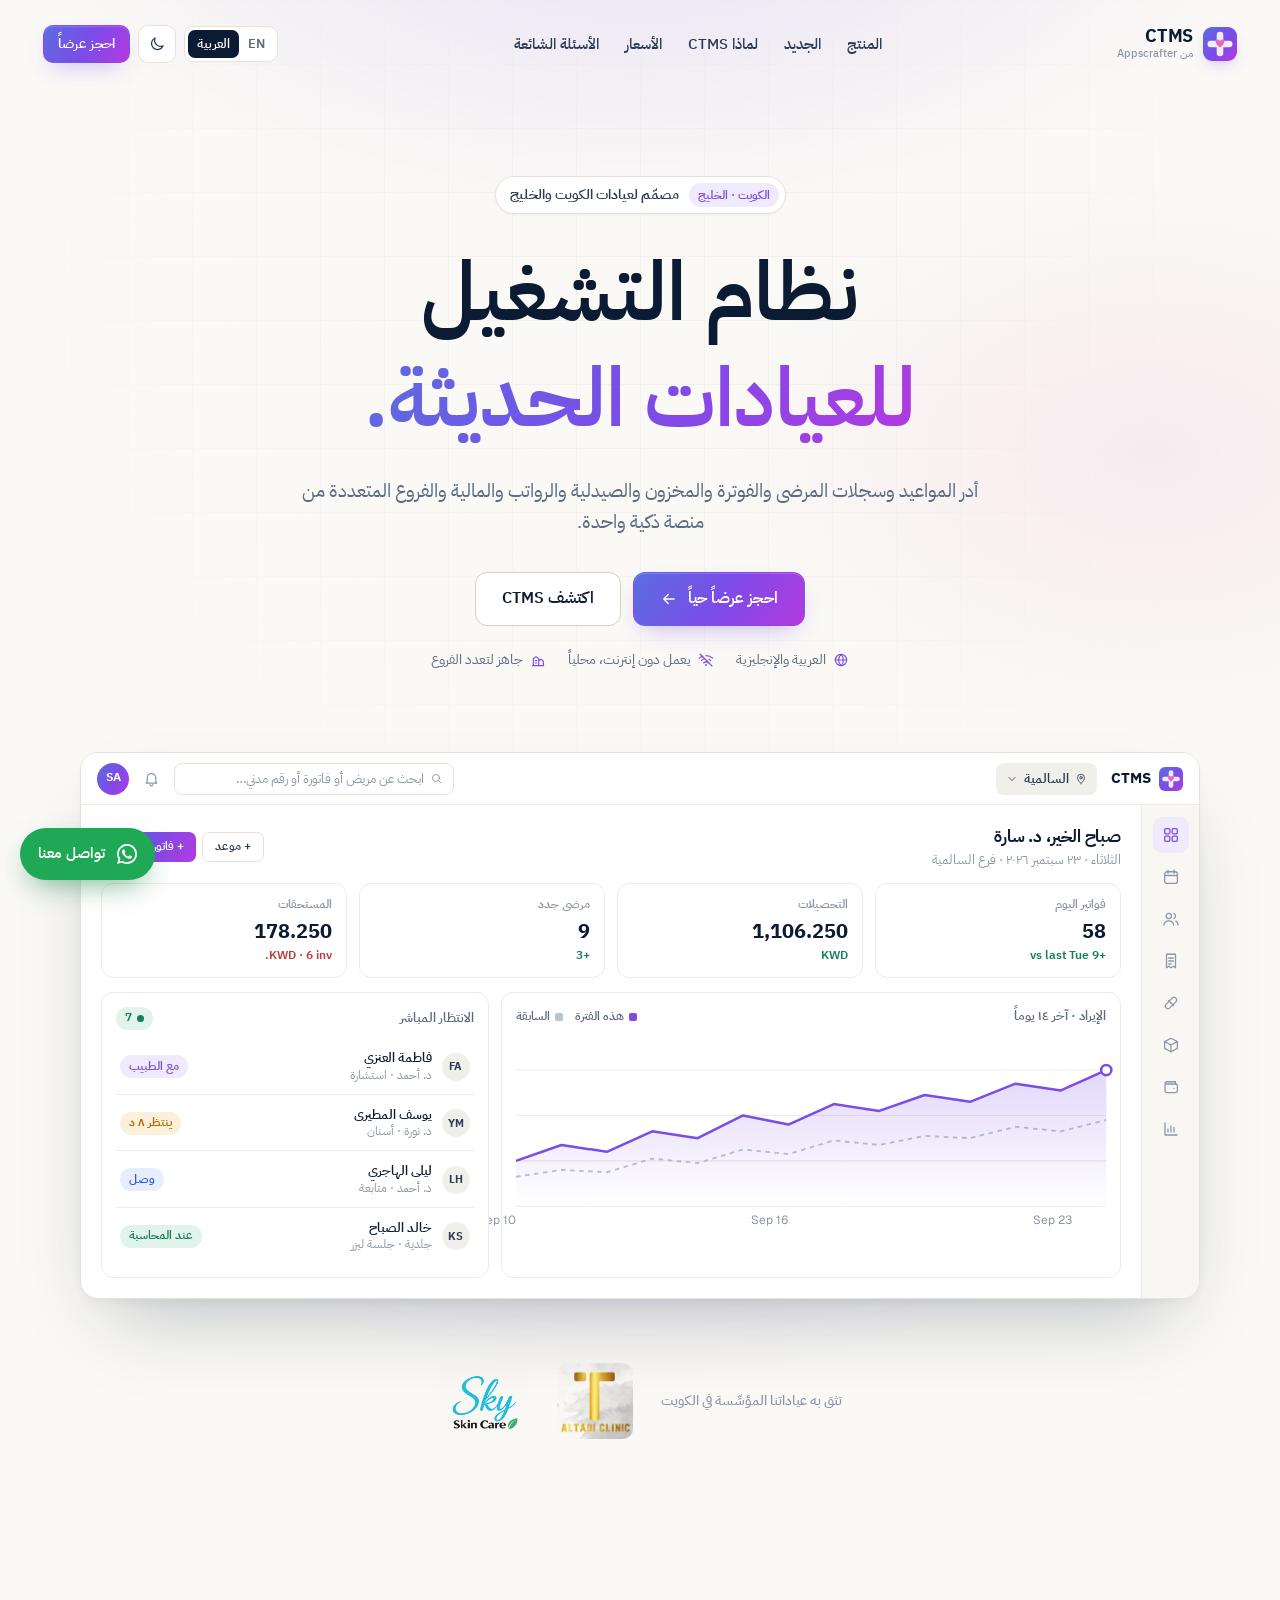
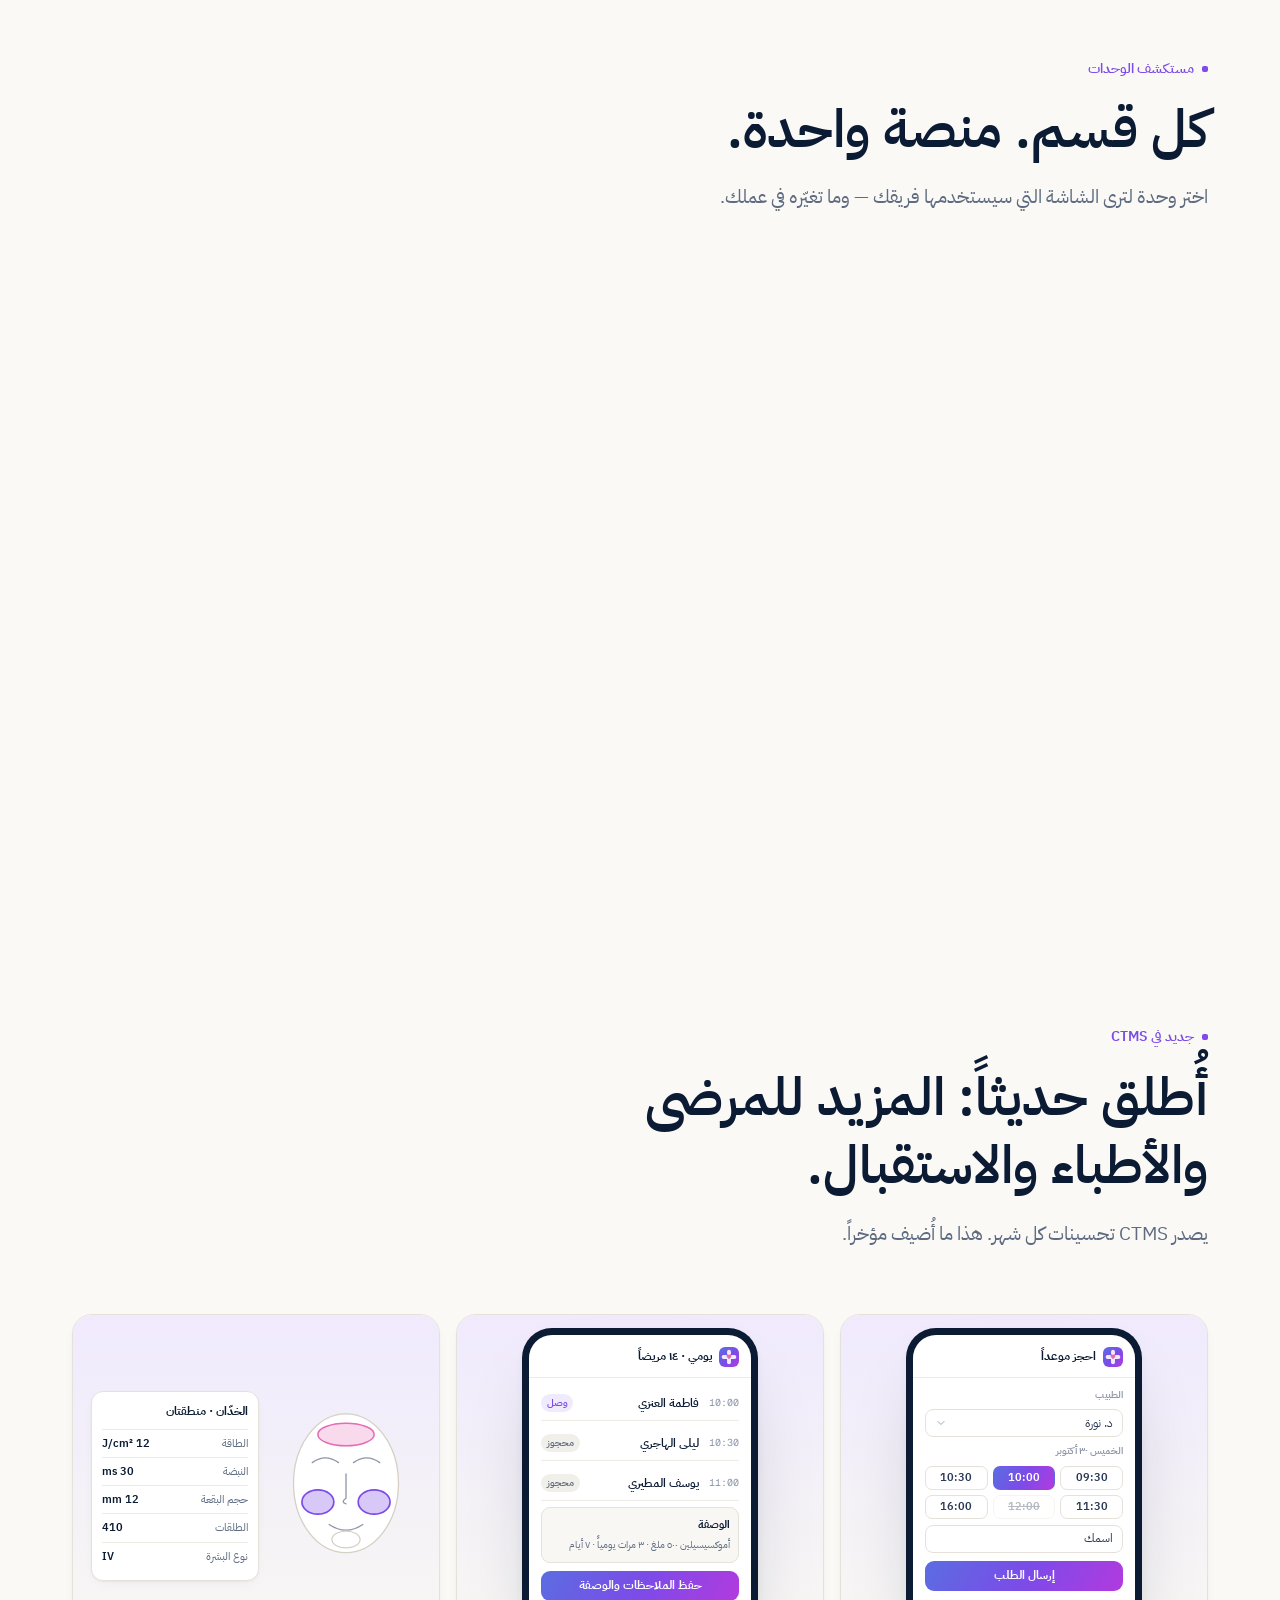
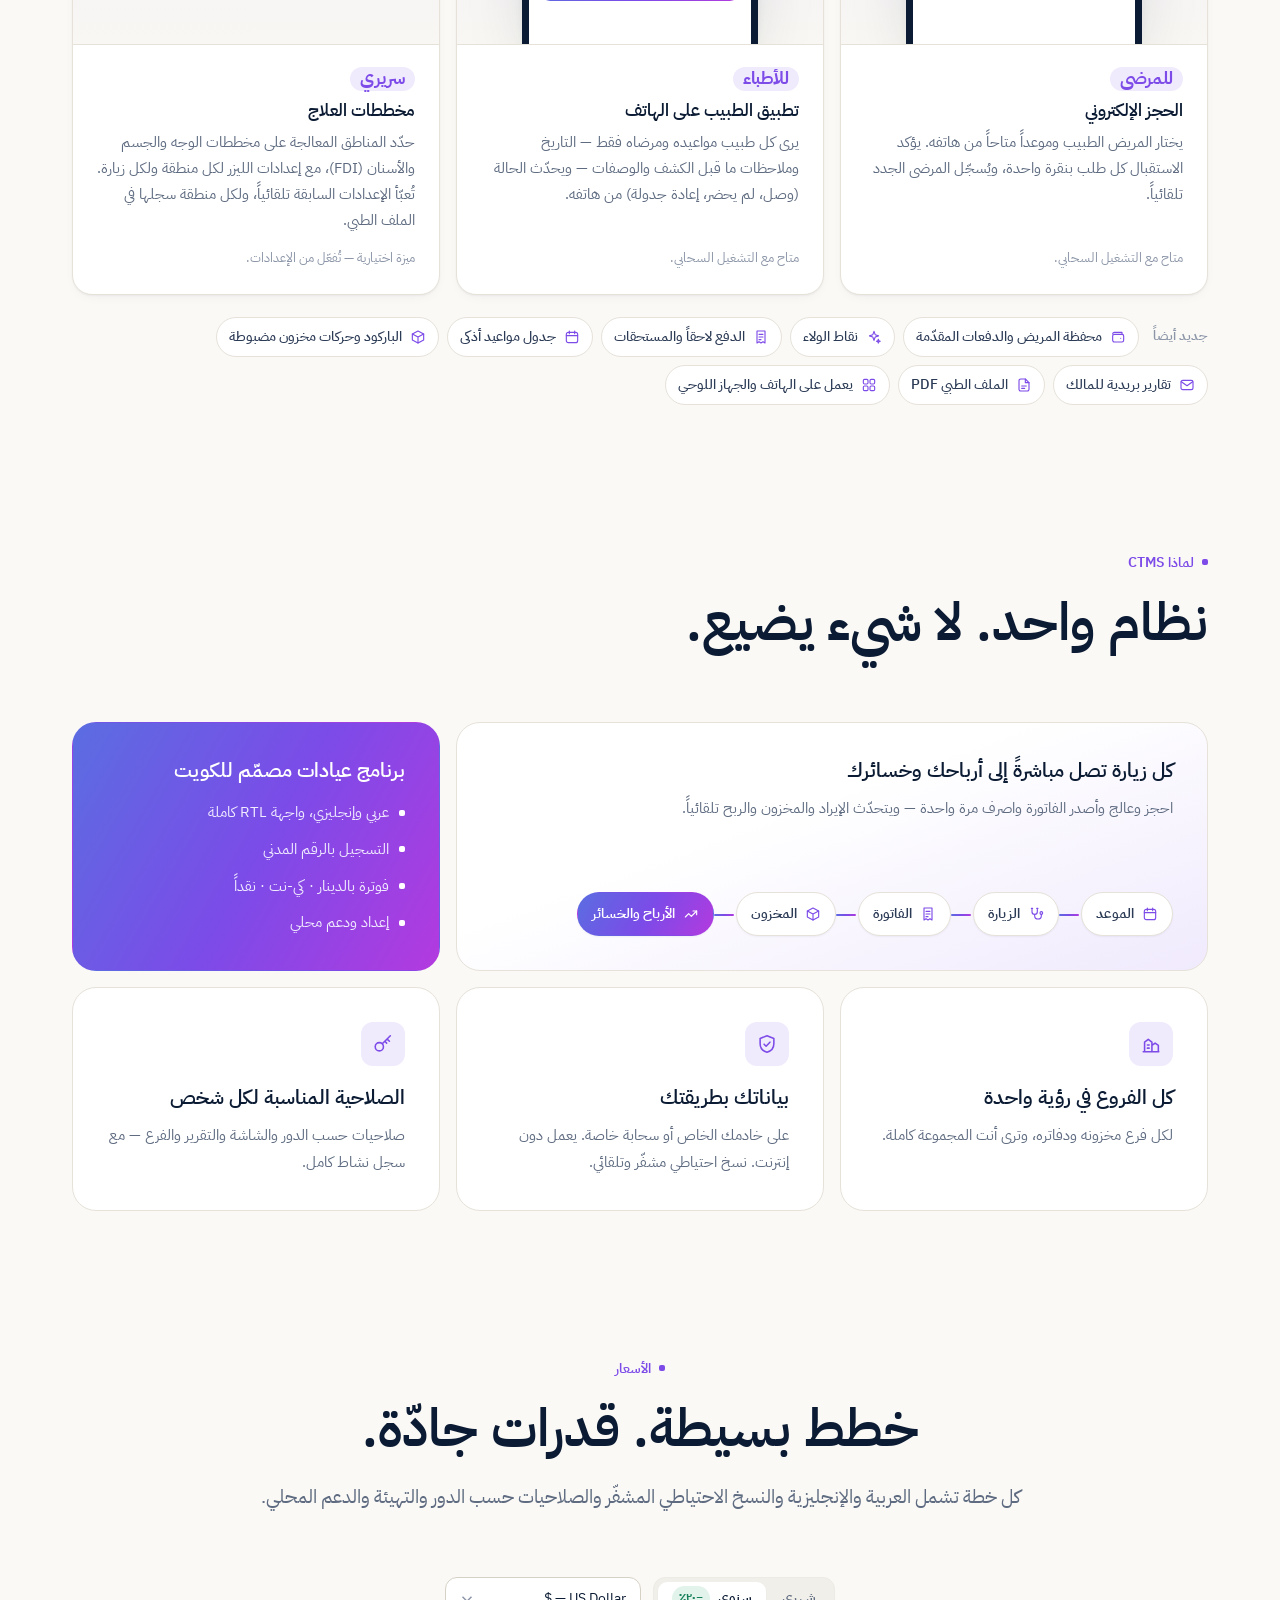
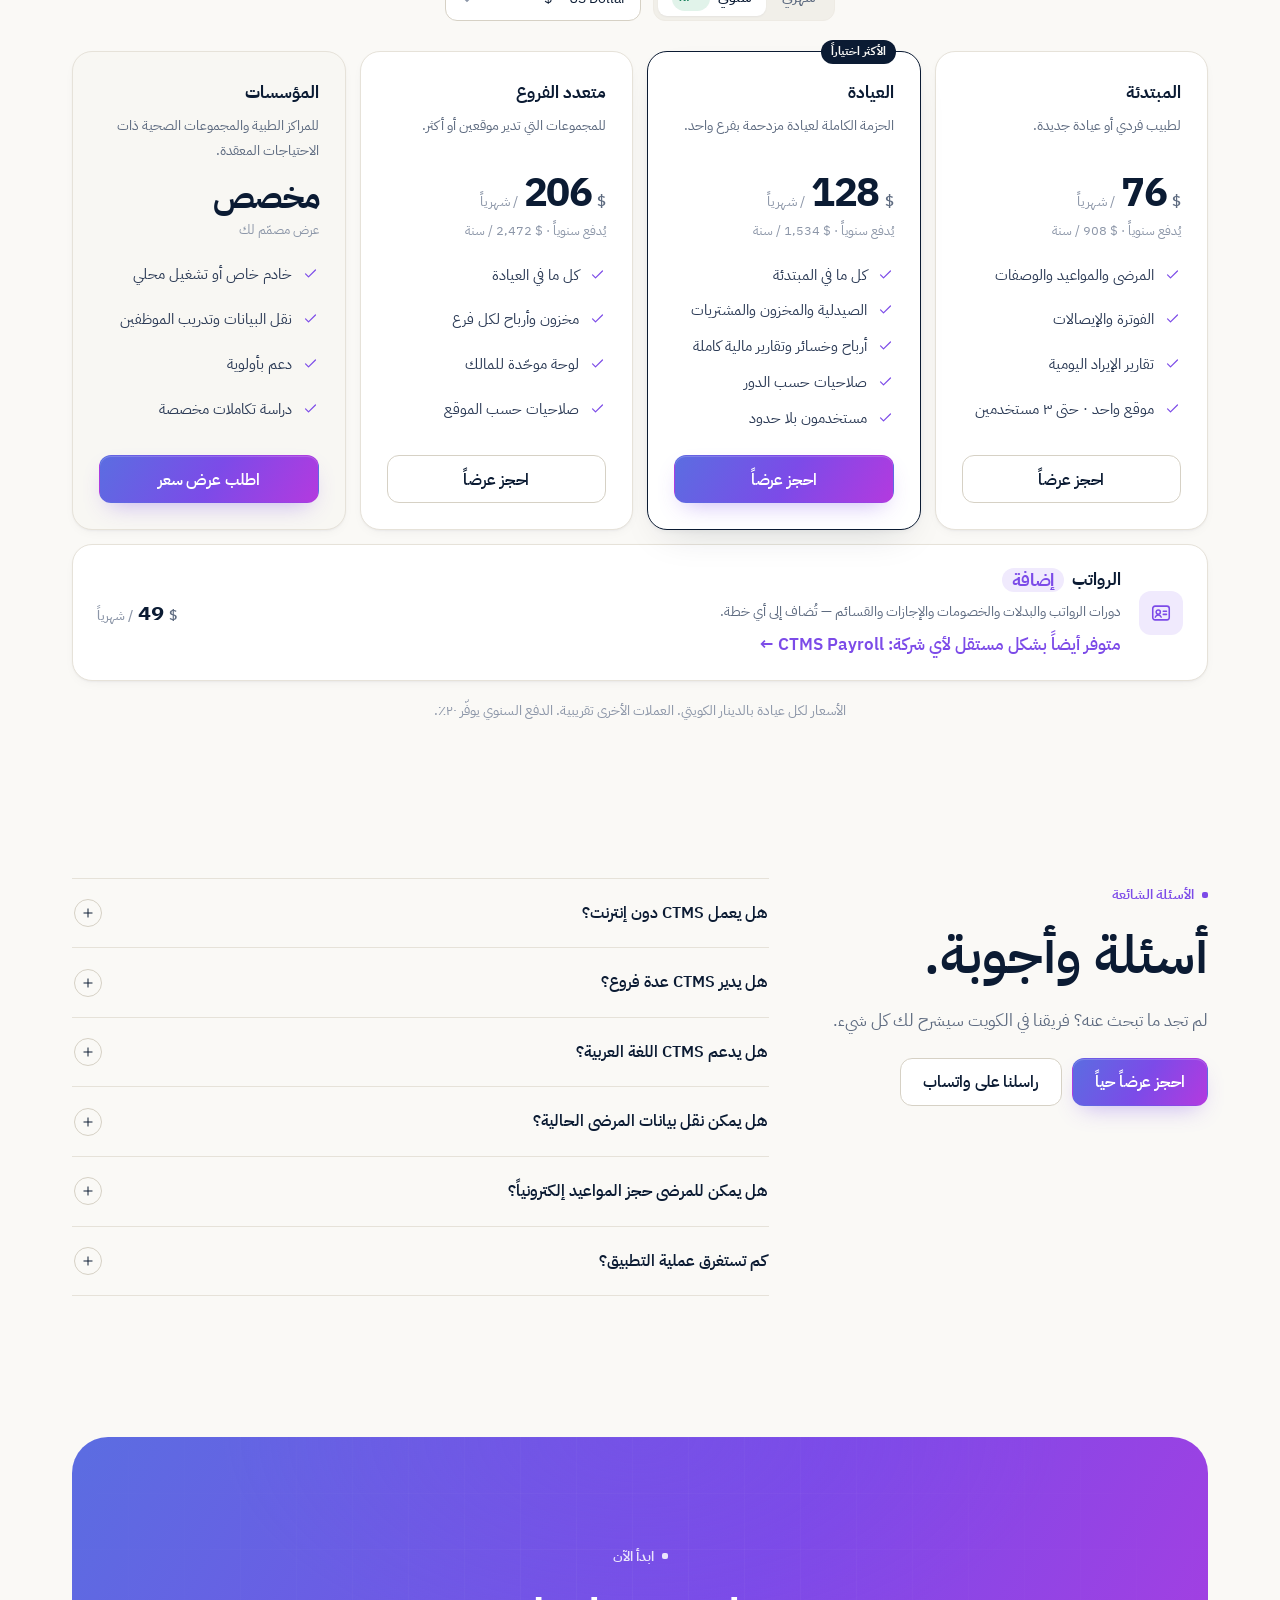
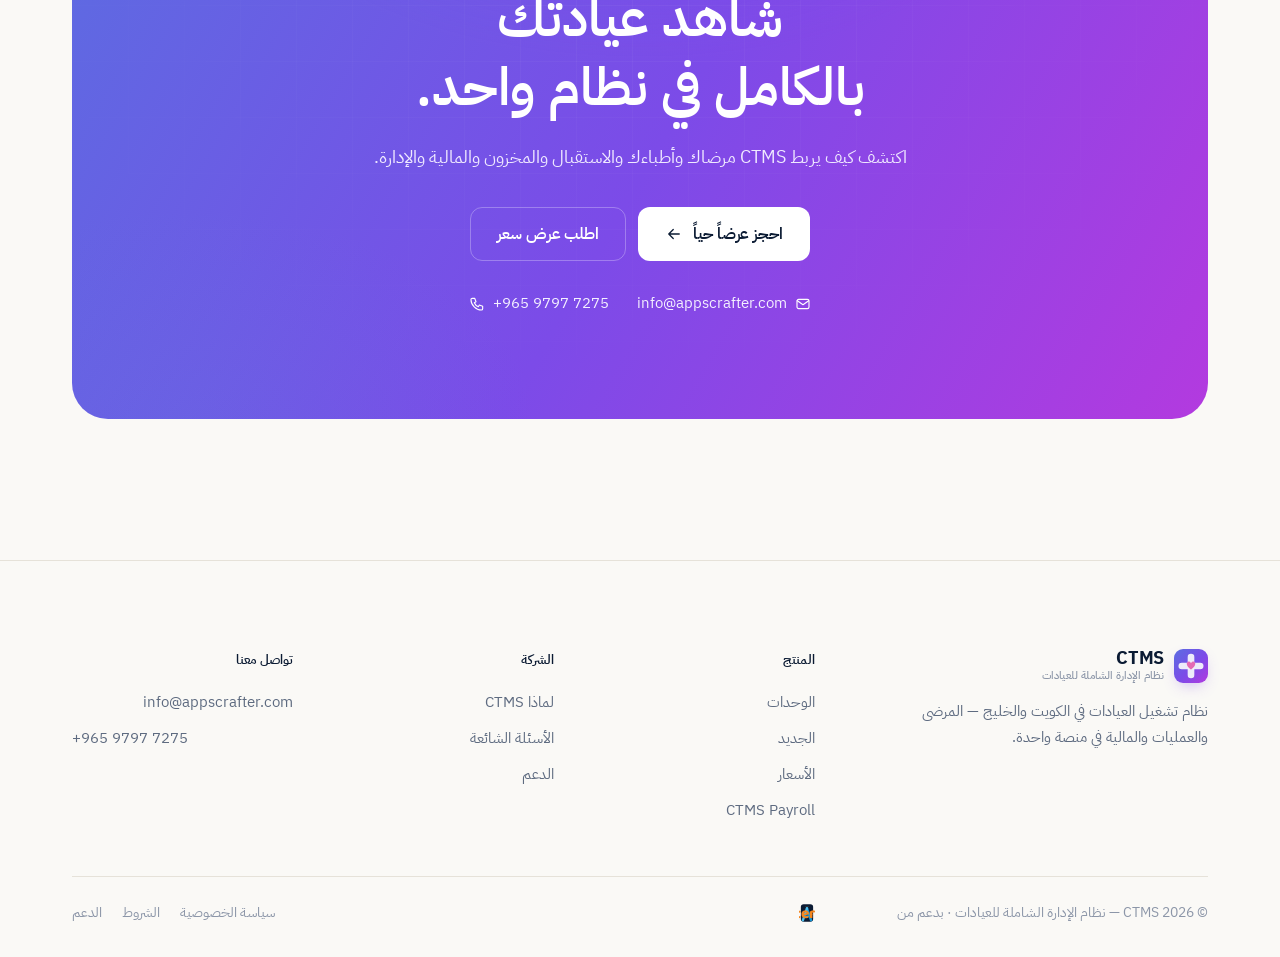
==== commit 05b01694: "Minimal redesign: 8 sections instead of 20 — logo strip, trimmed explorer, compact What's new, Why C" ====
--- a/ar/index.html
+++ b/ar/index.html
@@ -31,8 +31,8 @@
 <link rel="preconnect" href="https://fonts.googleapis.com">
 <link rel="preconnect" href="https://fonts.gstatic.com" crossorigin>
 <link rel="stylesheet" href="https://fonts.googleapis.com/css2?family=Baloo+2:wght@800&family=Geist:wght@400;500;600;700&family=Geist+Mono:wght@400;500&family=IBM+Plex+Sans+Arabic:wght@400;500;600;700&display=swap">
-<link rel="stylesheet" href="../assets/ctms.css?v=202610261921">
-<link rel="stylesheet" href="../assets/site.css?v=202610261921">
+<link rel="stylesheet" href="../assets/ctms.css?v=202610261927">
+<link rel="stylesheet" href="../assets/site.css?v=202610261927">
 <script>document.documentElement.classList.remove('no-js');try{var t=localStorage.getItem('ctms-theme');if(t)document.documentElement.setAttribute('data-theme',t);}catch(e){}</script>
 <script type="application/ld+json">
 {"@context":"https://schema.org","@type":"SoftwareApplication","name":"CTMS — Clinic Top Management System","applicationCategory":"BusinessApplication","applicationSubCategory":"Clinic management software","operatingSystem":"Windows, Web browser","inLanguage":["en","ar"],"description":"Clinic operating system for Kuwait and the GCC: appointments, patient records, billing, pharmacy, inventory, payroll, finance and multi-branch reporting.","url":"https://ctms.website/","offers":{"@type":"Offer","priceCurrency":"KWD","price":"29","availability":"https://schema.org/InStock"},"publisher":{"@type":"Organization","name":"Appscrafter","email":"info@appscrafter.com","telephone":"+965 9797 7275","areaServed":["KW","SA","AE","QA","BH","OM"]}}
@@ -113,13 +113,11 @@
       <span class="bt">CTMS<small data-i18n="brand_sub">من Appscrafter</small></span>
     </a>
     <nav class="nav-links" aria-label="Primary">
-      <a href="#platform" data-i18n="nav_platform">المنصة</a>
-      <a href="#roles" data-i18n="nav_solutions">الحلول</a>
-      <a href="#modules" data-i18n="nav_modules">الوحدات</a>
-      <a href="#security" data-i18n="nav_security">الأمان</a>
-      <a href="#integrations" data-i18n="nav_integrations">التكاملات</a>
+      <a href="#modules" data-i18n="nav_product">المنتج</a>
+      <a href="#new" data-i18n="nav_new">الجديد</a>
+      <a href="#why" data-i18n="nav_why">لماذا CTMS</a>
       <a href="#pricing" data-i18n="nav_pricing">الأسعار</a>
-      <a href="#faq" data-i18n="nav_resources">الموارد</a>
+      <a href="#faq" data-i18n="nav_faq">الأسئلة الشائعة</a>
     </nav>
     <div class="nav-right">
       <div class="lang" role="group" aria-label="Language">
@@ -143,13 +141,11 @@
       <button class="iconbtn" type="button" data-close-menu aria-label="Close menu"><svg class="ico"><use href="#i-x"/></svg></button>
     </div>
     <nav class="mnav-links" aria-label="Mobile">
-      <a href="#platform" data-close-menu><span data-i18n="nav_platform">المنصة</span><svg class="ico"><use href="#i-arrow"/></svg></a>
-      <a href="#roles" data-close-menu><span data-i18n="nav_solutions">الحلول</span><svg class="ico"><use href="#i-arrow"/></svg></a>
-      <a href="#modules" data-close-menu><span data-i18n="nav_modules">الوحدات</span><svg class="ico"><use href="#i-arrow"/></svg></a>
-      <a href="#security" data-close-menu><span data-i18n="nav_security">الأمان</span><svg class="ico"><use href="#i-arrow"/></svg></a>
-      <a href="#integrations" data-close-menu><span data-i18n="nav_integrations">التكاملات</span><svg class="ico"><use href="#i-arrow"/></svg></a>
+      <a href="#modules" data-close-menu><span data-i18n="nav_product">المنتج</span><svg class="ico"><use href="#i-arrow"/></svg></a>
+      <a href="#new" data-close-menu><span data-i18n="nav_new">الجديد</span><svg class="ico"><use href="#i-arrow"/></svg></a>
+      <a href="#why" data-close-menu><span data-i18n="nav_why">لماذا CTMS</span><svg class="ico"><use href="#i-arrow"/></svg></a>
       <a href="#pricing" data-close-menu><span data-i18n="nav_pricing">الأسعار</span><svg class="ico"><use href="#i-arrow"/></svg></a>
-      <a href="#faq" data-close-menu><span data-i18n="nav_resources">الموارد</span><svg class="ico"><use href="#i-arrow"/></svg></a>
+      <a href="#faq" data-close-menu><span data-i18n="nav_faq">الأسئلة الشائعة</span><svg class="ico"><use href="#i-arrow"/></svg></a>
     </nav>
     <div class="mnav-foot">
       <div class="mnav-row">
@@ -249,91 +245,10 @@
         <div class="float f6"><div class="fl-h"><span class="fl-ic warn"><svg class="ico"><use href="#i-box"/></svg></span><span data-i18n="fl4">مخزون منخفض</span></div><b style="font-size:14px" data-i18n="fl4b">أموكسيسيلين ٥٠٠ ملغ</b><div class="fl-sub"><span class="pill warn" data-i18n="fl4s">١٢ متبقية · أعد الطلب</span></div></div>
       </div>
     </div>
-  </div>
-</section>
-
-<!-- ============================ 3. TRUST STRIP ============================ -->
-<section class="trust" aria-label="Product summary">
-  <div class="wrap">
-    <div class="trust-row">
-      <div class="trust-item"><b class="big">10+</b><span data-i18n="tr1">وحدة متكاملة</span></div>
-      <div class="trust-item"><svg class="ico"><use href="#i-globe"/></svg><b data-i18n="tr2">العربية والإنجليزية</b><span data-i18n="tr2s">واجهة RTL كاملة</span></div>
-      <div class="trust-item"><svg class="ico"><use href="#i-branch"/></svg><b data-i18n="tr3">متعدد الفروع</b><span data-i18n="tr3s">رؤية موحّدة</span></div>
-      <div class="trust-item"><svg class="ico"><use href="#i-cloud"/></svg><b data-i18n="tr4">محلي + سحابي</b><span data-i18n="tr4s">حسب اختيارك</span></div>
-      <div class="trust-item"><svg class="ico"><use href="#i-key"/></svg><b data-i18n="tr5">صلاحيات حسب الدور</b><span data-i18n="tr5s">لكل موظف</span></div>
-      <div class="trust-item"><svg class="ico"><use href="#i-lock"/></svg><b data-i18n="tr6">نسخ احتياطي مشفّر</b><span data-i18n="tr6s">تلقائي</span></div>
-      <div class="trust-item"><svg class="ico"><use href="#i-activity"/></svg><b data-i18n="tr7">تقارير فورية</b><span data-i18n="tr7s">أرباح مباشرة</span></div>
-    </div>
-  </div>
-</section>
-
-<!-- ============================ 4. PROBLEM / SOLUTION ============================ -->
-<section class="section">
-  <div class="wrap">
-    <div class="sec-head center reveal">
-      <span class="eyebrow" data-i18n="ps_eb">المشكلة</span>
-      <h2 class="t-h2" data-i18n="ps_h2">لا يجب أن تحتاج عيادتك إلى خمسة أنظمة لتعمل.</h2>
-      <p class="t-lead" data-i18n="ps_p">حين يعمل كل قسم بأداته الخاصة لا يتطابق شيء — ويكون المالك آخر من يعلم.</p>
-    </div>
-    <div class="ps">
-      <div class="ps-card ps-before reveal">
-        <div class="ps-label" data-i18n="ps_before">اليوم، في معظم العيادات</div>
-        <ul class="ps-list">
-          <li><span class="x"><svg class="ico"><use href="#i-x"/></svg></span><span data-i18n="ps1">برنامج مواعيد منفصل</span><small data-i18n="ps1s">أداة ١</small></li>
-          <li><span class="x"><svg class="ico"><use href="#i-x"/></svg></span><span data-i18n="ps2">سجلات المرضى على Excel</span><small data-i18n="ps2s">أداة ٢</small></li>
-          <li><span class="x"><svg class="ico"><use href="#i-x"/></svg></span><span data-i18n="ps3">نظام مخزون منفصل</span><small data-i18n="ps3s">أداة ٣</small></li>
-          <li><span class="x"><svg class="ico"><use href="#i-x"/></svg></span><span data-i18n="ps4">محاسبة يدوية</span><small data-i18n="ps4s">أداة ٤</small></li>
-          <li><span class="x"><svg class="ico"><use href="#i-x"/></svg></span><span data-i18n="ps5">رواتب يدوية</span><small data-i18n="ps5s">أداة ٥</small></li>
-          <li><span class="x"><svg class="ico"><use href="#i-x"/></svg></span><span data-i18n="ps6">تقارير فروع غير مترابطة</span><small data-i18n="ps6s">مكالمات هاتفية</small></li>
-        </ul>
-      </div>
-      <div class="ps-mid reveal d1" aria-hidden="true"><span class="arrow"><svg class="ico"><use href="#i-arrow"/></svg></span></div>
-      <div class="ps-card ps-after reveal d2">
-        <div class="ps-label" style="color:var(--brand)" data-i18n="ps_after">مع CTMS</div>
-        <h3 class="t-h3" data-i18n="ps_h3">CTMS يربط كل شيء.</h3>
-        <svg class="hub" viewBox="0 0 400 328" role="img" aria-label="CTMS at the centre, connected to appointments, patients, billing, inventory, payroll and branches">
-          <g>
-            <path class="ln" d="M200 164 L78 52"/><path class="ln" d="M200 164 L322 52"/><path class="ln" d="M200 164 L40 164"/><path class="ln" d="M200 164 L360 164"/><path class="ln" d="M200 164 L78 276"/><path class="ln" d="M200 164 L322 276"/>
-            <path class="flow" d="M200 164 L78 52"/><path class="flow" d="M200 164 L322 52"/><path class="flow" d="M200 164 L40 164"/><path class="flow" d="M200 164 L360 164"/><path class="flow" d="M200 164 L78 276"/><path class="flow" d="M200 164 L322 276"/>
-          </g>
-          <g class="core"><circle class="c2" cx="200" cy="164" r="58"/><circle class="c2" cx="200" cy="164" r="76" stroke-dasharray="2 6"/><circle class="c1" cx="200" cy="164" r="42"/><text x="200" y="169" text-anchor="middle">CTMS</text></g>
-          <g class="node"><rect x="22" y="34" width="112" height="36" rx="12"/><text x="78" y="56" text-anchor="middle" data-i18n="hub1">المواعيد</text></g>
-          <g class="node"><rect x="266" y="34" width="112" height="36" rx="12"/><text x="322" y="56" text-anchor="middle" data-i18n="hub2">المرضى والسجل</text></g>
-          <g class="node"><rect x="0" y="146" width="84" height="36" rx="12"/><text x="42" y="168" text-anchor="middle" data-i18n="hub3">الفوترة</text></g>
-          <g class="node"><rect x="316" y="146" width="84" height="36" rx="12"/><text x="358" y="168" text-anchor="middle" data-i18n="hub4">المخزون</text></g>
-          <g class="node"><rect x="22" y="258" width="112" height="36" rx="12"/><text x="78" y="280" text-anchor="middle" data-i18n="hub5">المالية والأرباح</text></g>
-          <g class="node"><rect x="266" y="258" width="112" height="36" rx="12"/><text x="322" y="280" text-anchor="middle" data-i18n="hub6">الرواتب · الفروع</text></g>
-        </svg>
-      </div>
-    </div>
-  </div>
-</section>
-
-<!-- ============================ 5. CONNECTED WORKFLOW ============================ -->
-<section class="section dark-sec" id="platform">
-  <div class="wrap">
-    <div class="sec-head reveal">
-      <span class="eyebrow" data-i18n="wf_eb">سير عمل مترابط</span>
-      <h2 class="t-h2" data-i18n="wf_h2">زيارة واحدة. كل الدفاتر محدّثة.</h2>
-      <p class="t-lead" data-i18n="wf_p">تابع زيارة مريض واحدة. تُسجّل كل خطوة مرة واحدة — ويحدّث CTMS تلقائياً السجلات السريرية والتشغيلية والمالية المرتبطة بها.</p>
-    </div>
-    <div class="wf">
-      <ol class="wf-steps reveal" id="wfSteps"><span class="wf-prog" id="wfProg" aria-hidden="true"></span></ol>
-      <div class="wf-panel reveal d1">
-        <div class="wf-now" aria-live="polite">
-          <div class="k" id="wfK">STEP 01 / 10</div>
-          <h3 id="wfT">Appointment</h3>
-          <p id="wfD"></p>
-          <div class="wf-ctrl">
-            <button class="iconbtn" type="button" id="wfPlay" aria-label="Pause walkthrough"><svg class="ico"><use href="#i-pause"/></svg></button>
-            <div class="wf-bar"><i id="wfBar"></i></div>
-          </div>
-        </div>
-        <div class="ledger">
-          <div class="ledger-h"><b data-i18n="lg_h">السجلات التي حدّثتها هذه الزيارة</b><span>V-20931 · KWD 45.000</span></div>
-          <div id="ledger"></div>
-        </div>
-      </div>
+    <div class="logos reveal">
+      <span data-i18n="lg_lbl">تثق به عياداتنا المؤسِّسة في الكويت</span>
+      <img src="../assets/clients/al-taqi-clinic.webp" alt="Al Taqi Clinic" width="1254" height="1254" loading="lazy" decoding="async">
+      <img src="../assets/clients/sky-skin-care.webp" alt="Sky Skin Care" width="1370" height="1149" loading="lazy" decoding="async">
     </div>
   </div>
 </section>
@@ -439,440 +354,53 @@
       </article>
     </div>
 
-    <div class="nw-grid">
-      <div class="nw-item reveal"><span class="icon-tile"><svg class="ico"><use href="#i-wallet"/></svg></span><div><h4 data-i18n="nw1">محفظة المريض والدفعات المقدّمة</h4><p data-i18n="nw1p">استلم دفعات مقدّمة، وادفع الفواتير من المحفظة، واسترد إليها أو اصرف منها — مع احتساب الإيداعات في تحصيلات يومها.</p><span class="nw-tag" data-i18n="nw_opt_s">اختيارية</span></div></div>
-      <div class="nw-item reveal d1"><span class="icon-tile"><svg class="ico"><use href="#i-spark"/></svg></span><div><h4 data-i18n="nw2">نقاط الولاء</h4><p data-i18n="nw2p">يكسب المرضى نقاطاً على كل دينار مدفوع ويستبدلونها كخصم على الفواتير القادمة. تنتهي النقاط بعد مدة تحددها.</p><span class="nw-tag" data-i18n="nw_opt_s">اختيارية</span></div></div>
-      <div class="nw-item reveal d2"><span class="icon-tile"><svg class="ico"><use href="#i-receipt"/></svg></span><div><h4 data-i18n="nw3">الدفع لاحقاً والمستحقات</h4><p data-i18n="nw3p">أصدر الفاتورة الآن وحصّل لاحقاً على دفعات، مع دفعات مؤرخة وعرض المستحقات على جدول المواعيد وتقرير المستحقات.</p></div></div>
-      <div class="nw-item reveal"><span class="icon-tile"><svg class="ico"><use href="#i-cal"/></svg></span><div><h4 data-i18n="nw4">جدول مواعيد أذكى</h4><p data-i18n="nw4p">حجوزات متكررة، وملخص المريض عند التمرير مع آخر زيارة والقادمة، وإجازات الأطباء وساعات مختلفة لكل يوم.</p></div></div>
-      <div class="nw-item reveal d1"><span class="icon-tile"><svg class="ico"><use href="#i-box"/></svg></span><div><h4 data-i18n="nw5">الباركود وحركات مخزون مضبوطة</h4><p data-i18n="nw5p">تحديث جماعي للباركود مع ترقيم تلقائي، وتحويلات وجرد بنظام مسودة ثم ترحيل، وطلبات صرف من المخزن بصلاحيات خاصة.</p></div></div>
-      <div class="nw-item reveal d2"><span class="icon-tile"><svg class="ico"><use href="#i-mail"/></svg></span><div><h4 data-i18n="nw6">تقارير بريدية للمالك</h4><p data-i18n="nw6p">التحصيلات حسب أمين الصندوق والخدمات والباقات حسب الطبيب، تصل إلى بريد المالك.</p></div></div>
-      <div class="nw-item reveal"><span class="icon-tile"><svg class="ico"><use href="#i-pdf"/></svg></span><div><h4 data-i18n="nw7">الملف الطبي PDF</h4><p data-i18n="nw7p">اطبع أو صدّر الملف الطبي للمريض كتقرير طبي متكامل.</p></div></div>
-      <div class="nw-item reveal d1"><span class="icon-tile"><svg class="ico"><use href="#i-steth"/></svg></span><div><h4 data-i18n="nw8">تحميل المستهلكات على الطبيب</h4><p data-i18n="nw8p">سجّل المواد المستخدمة في الإجراء وحمّل تكلفتها على الطبيب المسؤول.</p></div></div>
-      <div class="nw-item reveal d2"><span class="icon-tile"><svg class="ico"><use href="#i-grid"/></svg></span><div><h4 data-i18n="nw9">يعمل على الهاتف والجهاز اللوحي</h4><p data-i18n="nw9p">كل شاشات CTMS تتكيّف الآن مع الهواتف والأجهزة اللوحية، ليعمل الفريق من أي جهاز.</p></div></div>
-    </div>
-  </div>
-</section>
-
-<!-- ============================ 7. OWNER DASHBOARD ============================ -->
-<section class="section" style="background:var(--surface-2);border-block:1px solid var(--line)" id="owner">
-  <div class="wrap">
-    <div class="sec-head reveal">
-      <span class="eyebrow" data-i18n="ow_eb">لمالكي العيادات</span>
-      <h2 class="t-h2" data-i18n="ow_h2">اعرف بدقة كيف تؤدي عيادتك.</h2>
-      <p class="t-lead" data-i18n="ow_p">الإيراد والربح والأطباء والخدمات والفروع والنقد — محدّثة لحظة بلحظة، لا في نهاية الشهر.</p>
-    </div>
-    <div class="owner reveal">
-      <div class="o-tile o-kpi hl span3"><h4 data-i18n="ow_k1">إيراد اليوم</h4><b><small>KWD</small>1,284.500</b><div class="sub"><span class="delta">▲ 12.4%</span><span data-i18n="ow_vs">مقارنة بالأسبوع الماضي</span></div></div>
-      <div class="o-tile o-kpi span3"><h4 data-i18n="ow_k2">الإيراد الشهري</h4><b><small>KWD</small>57,930</b><div class="sub"><span class="delta">▲ 8.1%</span><span data-i18n="ow_mtd">منذ بداية الشهر</span></div></div>
-      <div class="o-tile o-kpi span3"><h4 data-i18n="ow_k3">صافي الربح</h4><b><small>KWD</small>18,420</b><div class="sub"><span class="delta">▲ 5.6%</span><span data-i18n="ow_mtd">منذ بداية الشهر</span></div></div>
-      <div class="o-tile o-kpi span3"><h4 data-i18n="ow_k4">هامش الربح</h4><b>31.8%</b><div class="sub"><div class="ui-bar" style="flex:1"><i style="width:31.8%"></i></div></div></div>
-
-      <div class="o-tile span7">
-        <h4><span data-i18n="ow_doc">الإيراد حسب الطبيب</span><span class="badge" data-i18n="ow_this">هذا الشهر</span></h4>
-        <div class="hbars">
-          <div class="hbar"><span data-i18n="doc1">د. أحمد</span><div class="tr" data-tip="KWD 16,240 · 412 visits"><i style="width:100%"></i></div><b>16,240</b></div>
-          <div class="hbar"><span data-i18n="doc2">د. نورة</span><div class="tr" data-tip="KWD 13,880 · 298 visits"><i style="width:85%"></i></div><b>13,880</b></div>
-          <div class="hbar"><span data-i18n="doc4">د. مريم</span><div class="tr" data-tip="KWD 11,310 · 264 visits"><i style="width:70%"></i></div><b>11,310</b></div>
-          <div class="hbar"><span data-i18n="doc3">د. فيصل</span><div class="tr" data-tip="KWD 9,150 · 231 visits"><i style="width:56%"></i></div><b>9,150</b></div>
-          <div class="hbar"><span data-i18n="doc5">د. حصة</span><div class="tr" data-tip="KWD 7,350 · 188 visits"><i style="width:45%"></i></div><b>7,350</b></div>
-        </div>
-      </div>
-      <div class="o-tile span5">
-        <h4 data-i18n="ow_svc">الإيراد حسب الخدمة</h4>
-        <div class="donut-wrap">
-          <svg viewBox="0 0 42 42" role="img" aria-label="Revenue by service donut chart">
-            <circle cx="21" cy="21" r="15.915" fill="none" stroke="var(--surface-3)" stroke-width="5"/>
-            <circle cx="21" cy="21" r="15.915" fill="none" stroke="var(--c1)" stroke-width="5" stroke-dasharray="38 62" stroke-dashoffset="25"/>
-            <circle cx="21" cy="21" r="15.915" fill="none" stroke="var(--c2)" stroke-width="5" stroke-dasharray="24 76" stroke-dashoffset="87"/>
-            <circle cx="21" cy="21" r="15.915" fill="none" stroke="var(--c3)" stroke-width="5" stroke-dasharray="18 82" stroke-dashoffset="63"/>
-            <circle cx="21" cy="21" r="15.915" fill="none" stroke="var(--c4)" stroke-width="5" stroke-dasharray="12 88" stroke-dashoffset="45"/>
-            <circle cx="21" cy="21" r="15.915" fill="none" stroke="var(--c5)" stroke-width="5" stroke-dasharray="8 92" stroke-dashoffset="33"/>
-          </svg>
-          <div class="donut-leg">
-            <div><i style="background:var(--c1)"></i><span data-i18n="sv1">الاستشارات</span><b>38%</b></div>
-            <div><i style="background:var(--c2)"></i><span data-i18n="sv2">الأسنان</span><b>24%</b></div>
-            <div><i style="background:var(--c3)"></i><span data-i18n="sv3">الجلدية والليزر</span><b>18%</b></div>
-            <div><i style="background:var(--c4)"></i><span data-i18n="sv4">الصيدلية</span><b>12%</b></div>
-            <div><i style="background:var(--c5)"></i><span data-i18n="sv5">المختبر وأخرى</span><b>8%</b></div>
-          </div>
-        </div>
-      </div>
-
-      <div class="o-tile span6">
-        <h4><span data-i18n="ow_branch">مقارنة الفروع</span><span class="leg"><span><i style="background:var(--c1)"></i><span data-i18n="ow_rev">الإيراد</span></span><span><i style="background:var(--c5)"></i><span data-i18n="ow_exp">المصروفات</span></span></span></h4>
-        <div class="gbar">
-          <div class="g"><i style="height:92%" data-tip="Revenue KWD 24,610"></i><i class="b" style="height:60%;transition-delay:.1s" data-tip="Expenses KWD 16,020"></i><span data-i18n="d_branch1">السالمية</span></div>
-          <div class="g"><i style="height:70%;transition-delay:.15s" data-tip="Revenue KWD 18,340"></i><i class="b" style="height:48%;transition-delay:.2s" data-tip="Expenses KWD 12,870"></i><span data-i18n="br2">حولي</span></div>
-          <div class="g"><i style="height:52%;transition-delay:.25s" data-tip="Revenue KWD 14,980"></i><i class="b" style="height:40%;transition-delay:.3s" data-tip="Expenses KWD 10,620"></i><span data-i18n="br3">الجهراء</span></div>
-        </div>
-      </div>
-      <div class="o-tile span6">
-        <h4><span data-i18n="ow_expenses">المصروفات</span><b style="color:var(--ink);font-size:1rem">KWD 39,510</b></h4>
-        <div class="stack-bar"><i style="width:44%;background:var(--c2)"></i><i style="width:24%;background:var(--c1)"></i><i style="width:17%;background:var(--c3)"></i><i style="width:9%;background:var(--c4)"></i><i style="width:6%;background:var(--c5)"></i></div>
-        <div class="donut-leg" style="grid-template-columns:1fr 1fr;margin-top:16px;gap:10px 20px">
-          <div><i style="background:var(--c2)"></i><span data-i18n="ex1">الرواتب</span><b>44%</b></div>
-          <div><i style="background:var(--c1)"></i><span data-i18n="ex2">تكلفة البضاعة</span><b>24%</b></div>
-          <div><i style="background:var(--c3)"></i><span data-i18n="ex3">الإيجار</span><b>17%</b></div>
-          <div><i style="background:var(--c4)"></i><span data-i18n="ex4">المرافق</span><b>9%</b></div>
-          <div><i style="background:var(--c5)"></i><span data-i18n="ex5">أخرى</span><b>6%</b></div>
-        </div>
-      </div>
-
-      <div class="o-mini">
-        <div class="o-tile o-kpi"><h4 data-i18n="ow_m1">الذمم المستحقة</h4><b><small>KWD</small>3,215</b><div class="sub"><span class="badge warn" data-i18n="ow_m1s">٤١ فاتورة</span></div></div>
-        <div class="o-tile o-kpi"><h4 data-i18n="ow_m2">قيمة المخزون</h4><b><small>KWD</small>22,780</b><div class="sub" data-i18n="ow_m2s">بالتكلفة · ٣ فروع</div></div>
-        <div class="o-tile o-kpi"><h4 data-i18n="ow_m3">تكلفة الرواتب</h4><b><small>KWD</small>17,380</b><div class="sub" data-i18n="ow_m3s">الدورة الحالية</div></div>
-        <div class="o-tile o-kpi"><h4 data-i18n="ow_m4">تحويل المواعيد</h4><b>86%</b><div class="sub" data-i18n="ow_m4s">محجوز ← حضر</div></div>
-        <div class="o-tile o-kpi"><h4 data-i18n="ow_m5">زيارات المرضى</h4><b>1,393</b><div class="mini-mini" aria-hidden="true"><i style="height:40%"></i><i style="height:55%"></i><i style="height:48%"></i><i style="height:70%"></i><i style="height:62%"></i><i style="height:84%"></i><i style="height:100%"></i></div></div>
-      </div>
-    </div>
-    <p class="t-small reveal" style="margin-top:16px;text-align:center" data-i18n="demo_note">بيانات تجريبية توضيحية. لا تُعرض على هذا الموقع أي معلومات حقيقية لمرضى أو عيادات.</p>
-  </div>
-</section>
-
-<!-- ============================ 8. ROLES ============================ -->
-<section class="section" id="roles">
-  <div class="wrap">
-    <div class="sec-head reveal">
-      <span class="eyebrow" data-i18n="ro_eb">الحلول حسب الدور</span>
-      <h2 class="t-h2" data-i18n="ro_h2">مساحة العمل المناسبة لكل شخص في العيادة.</h2>
-      <p class="t-lead" data-i18n="ro_p">الجميع يدخل إلى النظام نفسه — ويرى فقط ما يحتاجه دوره.</p>
-    </div>
-    <div class="pilltabs reveal" role="tablist" aria-label="Roles" id="roTabs"></div>
-    <div class="roles reveal" id="roPanel" role="tabpanel" tabindex="0"></div>
-  </div>
-</section>
-
-<!-- ============================ 9. MULTI-BRANCH ============================ -->
-<section class="section" style="padding-top:0">
-  <div class="wrap mb-grid">
-    <div class="reveal">
-      <span class="eyebrow" data-i18n="mb_eb">إدارة الفروع المتعددة</span>
-      <h2 class="t-h2" style="margin-top:14px" data-i18n="mb_h2">رؤية واحدة لكل المواقع.</h2>
-      <p class="t-lead" style="margin-top:18px" data-i18n="mb_p">يعمل كل فرع باستقلالية — بجدوله ومخزونه وموظفيه ودفاتره — بينما يحصل المالك على تقارير موحّدة للمجموعة.</p>
-      <div class="mb-points">
-        <div class="mb-point"><span class="icon-tile"><svg class="ico"><use href="#i-pin"/></svg></span><div><h4 data-i18n="mb1">عمليات على مستوى الفرع</h4><p data-i18n="mb1p">مخزون وأسعار وموظفون وأرباح منفصلة لكل موقع.</p></div></div>
-        <div class="mb-point"><span class="icon-tile"><svg class="ico"><use href="#i-layers"/></svg></span><div><h4 data-i18n="mb2">رؤية موحّدة للمالك</h4><p data-i18n="mb2p">إيراد المجموعة وربحها وأداؤها في شاشة واحدة.</p></div></div>
-        <div class="mb-point"><span class="icon-tile"><svg class="ico"><use href="#i-key"/></svg></span><div><h4 data-i18n="mb3">صلاحيات حسب الموقع</h4><p data-i18n="mb3p">يصل الموظفون فقط إلى الفروع المعيّنين فيها.</p></div></div>
-      </div>
-    </div>
-    <div class="ui reveal d1" role="img" aria-label="Branch dashboard comparing revenue, appointments, profit, stock and staff across branches (demo data)">
-      <div class="ui-top"><span class="ui-logo"><svg><use href="#logo"/></svg>CTMS</span><span class="ui-branch"><svg class="ico"><use href="#i-layers"/></svg><span data-i18n="mb_all">كل الفروع</span><svg class="ico"><use href="#i-down"/></svg></span><span class="ui-search"><svg class="ico"><use href="#i-search"/></svg><span data-i18n="mb_mtd">سبتمبر ٢٠٢٦ · منذ بداية الشهر</span></span></div>
-      <div class="ui-main">
-        <div class="ui-kpis">
-          <div class="ui-kpi"><span data-i18n="mb_k1">إيراد المجموعة</span><b>57,930</b><em>KWD ▲ 8.1%</em></div>
-          <div class="ui-kpi"><span data-i18n="mb_k2">ربح المجموعة</span><b>18,420</b><em>KWD · 31.8%</em></div>
-          <div class="ui-kpi"><span data-i18n="mb_k3">المواعيد</span><b>1,612</b><em>▲ 6%</em></div>
-          <div class="ui-kpi"><span data-i18n="mb_k4">الموظفون المناوبون</span><b>64</b><em data-i18n="mb_k4s">٣ فروع</em></div>
-        </div>
-        <div class="ui-card" style="padding:4px 4px;overflow-x:auto">
-          <table class="ui-tbl">
-            <thead><tr><th data-i18n="th_branch">الفرع</th><th class="r" data-i18n="th_rev">الإيراد</th><th class="r" data-i18n="th_appt">المواعيد</th><th class="r" data-i18n="th_profit">الربح</th><th class="r" data-i18n="th_stock">قيمة المخزون</th><th class="r" data-i18n="th_staff">الموظفون</th><th data-i18n="th_perf">الأداء</th></tr></thead>
-            <tbody>
-              <tr><td data-i18n="d_branch1">السالمية</td><td class="r">24,610</td><td class="r">688</td><td class="r">8,590</td><td class="r">9,840</td><td class="r">27</td><td><span class="perf"><span class="ui-bar"><i style="width:92%"></i></span><span class="pill ok">A</span></span></td></tr>
-              <tr><td data-i18n="br2">حولي</td><td class="r">18,340</td><td class="r">524</td><td class="r">5,470</td><td class="r">7,110</td><td class="r">21</td><td><span class="perf"><span class="ui-bar"><i style="width:74%"></i></span><span class="pill ok">B+</span></span></td></tr>
-              <tr><td data-i18n="br3">الجهراء</td><td class="r">14,980</td><td class="r">400</td><td class="r">4,360</td><td class="r">5,830</td><td class="r">16</td><td><span class="perf"><span class="ui-bar"><i style="width:58%;background:var(--warn)"></i></span><span class="pill warn">B</span></span></td></tr>
-              <tr class="strong"><td data-i18n="mb_total">إجمالي المجموعة</td><td class="r">57,930</td><td class="r">1,612</td><td class="r">18,420</td><td class="r">22,780</td><td class="r">64</td><td></td></tr>
-            </tbody>
-          </table>
-        </div>
-      </div>
-    </div>
-  </div>
-</section>
-
-<!-- ============================ 10. GULF ============================ -->
-<section class="section gulf" id="gulf">
-  <div class="wrap gulf-grid">
-    <div class="reveal">
-      <span class="eyebrow" data-i18n="gu_eb">الملاءمة المحلية</span>
-      <h2 class="t-h2" style="margin-top:14px" data-i18n="gu_h2">برنامج عيادات مصمّم للكويت والخليج.</h2>
-      <p class="t-lead" style="margin-top:18px" data-i18n="gu_p">ليس منتجاً أجنبياً مترجماً. صُمّم CTMS حول الطريقة التي تسجّل بها عيادات الكويت والخليج المرضى وتفوتر وتدفع الرواتب وتعدّ التقارير.</p>
-      <div class="gulf-feats">
-        <div><svg class="ico"><use href="#i-globe"/></svg><span><b data-i18n="gu1">العربية + الإنجليزية</b><small data-i18n="gu1s">تبديل فوري لكل مستخدم</small></span></div>
-        <div><svg class="ico"><use href="#i-layers"/></svg><span><b data-i18n="gu2">واجهة كاملة من اليمين لليسار</b><small data-i18n="gu2s">الشاشات والإيصالات والتقارير</small></span></div>
-        <div><svg class="ico"><use href="#i-id"/></svg><span><b data-i18n="gu3">دعم الرقم المدني</b><small data-i18n="gu3s">كشف التكرار عند التسجيل</small></span></div>
-        <div><svg class="ico"><use href="#i-coins"/></svg><span><b data-i18n="gu4">فوترة بالدينار الكويتي</b><small data-i18n="gu4s">دقة ثلاث خانات عشرية</small></span></div>
-        <div><svg class="ico"><use href="#i-card"/></svg><span><b data-i18n="gu5">كي‑نت والبطاقة والنقد</b><small data-i18n="gu5s">تقسيم الدفع على فاتورة واحدة</small></span></div>
-        <div><svg class="ico"><use href="#i-branch"/></svg><span><b data-i18n="gu6">عمليات متعددة الفروع</b><small data-i18n="gu6s">عبر المحافظات والدول</small></span></div>
-        <div><svg class="ico"><use href="#i-payroll"/></svg><span><b data-i18n="gu7">ممارسات الرواتب المحلية</b><small data-i18n="gu7s">دورات وبدلات وخصومات مخصصة</small></span></div>
-        <div><svg class="ico"><use href="#i-users"/></svg><span><b data-i18n="gu8">تطبيق ودعم محلي</b><small data-i18n="gu8s">فريق في الكويت وتهيئة في الموقع</small></span></div>
-      </div>
-    </div>
-    <div class="rtl-demo reveal d1" lang="ar" dir="rtl">
-      <div class="ui" role="img" aria-label="Arabic right-to-left invoice screen in CTMS (demo data)">
-        <div class="ui-top"><span class="ui-logo"><svg><use href="#logo"/></svg>CTMS</span><span class="ui-branch"><svg class="ico"><use href="#i-pin"/></svg>فرع السالمية</span><span class="ui-search"><svg class="ico"><use href="#i-search"/></svg>ابحث بالاسم أو الرقم المدني…</span></div>
-        <div class="ui-main">
-          <div class="ui-h"><div><b>فاتورة ضريبية مبسطة</b><small>رقم <span class="receipt-num">INV-2026-04812</span> · ٢٣ سبتمبر ٢٠٢٦</small></div><span class="pill ok">مدفوعة</span></div>
-          <div class="ui-grid2">
-            <div class="ui-field"><span>المريض</span><div>فاطمة العنزي</div></div>
-            <div class="ui-field"><span>الرقم المدني</span><div class="receipt-num">2890•••••412</div></div>
-            <div class="ui-field"><span>الطبيب</span><div>د. أحمد الرشيد</div></div>
-            <div class="ui-field"><span>العيادة</span><div>الطب العام</div></div>
-          </div>
-          <div class="ui-card" style="padding:4px">
-            <table class="ui-tbl">
-              <thead><tr><th>الخدمة</th><th class="r">الكمية</th><th class="r">المبلغ (د.ك)</th></tr></thead>
-              <tbody>
-                <tr><td>استشارة طبية</td><td class="r">١</td><td class="r receipt-num">25.000</td></tr>
-                <tr><td>أموكسيسيلين ٥٠٠ ملغ</td><td class="r">١</td><td class="r receipt-num">4.750</td></tr>
-                <tr><td>تحليل دم شامل</td><td class="r">١</td><td class="r receipt-num">15.250</td></tr>
-                <tr class="strong"><td>الإجمالي</td><td></td><td class="r receipt-num">45.000</td></tr>
-              </tbody>
-            </table>
-          </div>
-          <div class="ui-row eq">
-            <div class="ui-card"><h5>طرق الدفع</h5>
-              <div class="ui-li"><span class="tx"><b>كي‑نت</b></span><span class="amt receipt-num">30.000</span></div>
-              <div class="ui-li"><span class="tx"><b>نقداً</b></span><span class="amt receipt-num">15.000</span></div>
-            </div>
-            <div class="ui-card" style="display:flex;flex-direction:column;gap:8px;justify-content:center"><span class="ui-btn" style="justify-content:center">طباعة الإيصال</span><span class="ui-btn sec" style="justify-content:center">إرسال عبر واتساب</span></div>
-          </div>
-        </div>
-      </div>
-    </div>
-  </div>
-</section>
-
-<!-- ============================ 11. SECURITY ============================ -->
-<section class="section" id="security">
-  <div class="wrap">
-    <div class="sec-grid">
-      <div class="reveal">
-        <span class="eyebrow" data-i18n="se_eb">الأمان وملكية البيانات</span>
-        <h2 class="t-h2" style="margin-top:14px" data-i18n="se_h2">بياناتك. خوادمك. قواعدك.</h2>
-        <p class="t-lead" style="margin-top:18px" data-i18n="se_p">صُمّم CTMS لتبقى بيانات العيادة تحت السيطرة وقابلة للاستعادة والمساءلة — سواء عمل داخل مبناك أو في السحابة.</p>
-        <div class="ui audit" role="img" aria-label="CTMS activity log showing recent user actions (demo data)">
-          <div class="ui-top"><span class="ui-logo"><svg><use href="#logo"/></svg><span data-i18n="se_log">سجل النشاط</span></span><span class="ui-search"><svg class="ico"><use href="#i-search"/></svg><span data-i18n="se_filter">تصفية حسب المستخدم أو الفرع أو الإجراء…</span></span></div>
-          <div class="ui-main" style="gap:0;padding:8px 14px">
-            <div class="ui-li"><span class="tm">09:42:18</span><span class="tx"><b data-i18n="au1">استرداد جزئي للفاتورة INV-04812</b><small data-i18n="au1s">ريم · الاستقبال · السالمية</small></span><span class="pill warn" data-i18n="au_fin">مالية</span></div>
-            <div class="ui-li"><span class="tm">09:37:05</span><span class="tx"><b data-i18n="au2">تعديل صلاحيات دور «صيدلي»</b><small data-i18n="au2s">المشرف · المكتب الرئيسي</small></span><span class="pill info" data-i18n="au_acc">صلاحيات</span></div>
-            <div class="ui-li"><span class="tm">09:30:00</span><span class="tx"><b data-i18n="au3">اكتمل نسخ احتياطي مشفّر · موثّق</b><small data-i18n="au3s">النظام · مجدول</small></span><span class="pill ok" data-i18n="au_sys">النظام</span></div>
-            <div class="ui-li"><span class="tm">09:12:47</span><span class="tx"><b data-i18n="au4">عرض سجل المريض P-10432</b><small data-i18n="au4s">د. أحمد · حولي</small></span><span class="pill" data-i18n="au_emr">السجل الطبي</span></div>
-          </div>
-        </div>
-      </div>
-      <div class="reveal d1">
-        <div class="sec-list">
-          <div class="sec-item"><span class="icon-tile"><svg class="ico"><use href="#i-key"/></svg></span><b data-i18n="se1">التحكم بالوصول حسب الدور</b><small data-i18n="se1s">صلاحيات دقيقة حتى مستوى الشاشة والتقرير.</small></div>
-          <div class="sec-item"><span class="icon-tile"><svg class="ico"><use href="#i-history"/></svg></span><b data-i18n="se2">سجلات التدقيق</b><small data-i18n="se2s">تُسجّل الإجراءات الحساسة مع المستخدم والوقت والموقع.</small></div>
-          <div class="sec-item"><span class="icon-tile"><svg class="ico"><use href="#i-lock"/></svg></span><b data-i18n="se3">نسخ احتياطي مشفّر</b><small data-i18n="se3s">تُشفّر النسخ الاحتياطية قبل تخزينها.</small></div>
-          <div class="sec-item"><span class="icon-tile"><svg class="ico"><use href="#i-clock"/></svg></span><b data-i18n="se4">نسخ احتياطي تلقائي</b><small data-i18n="se4s">لقطات مجدولة دون تدخل من الموظفين.</small></div>
-          <div class="sec-item"><span class="icon-tile"><svg class="ico"><use href="#i-shield"/></svg></span><b data-i18n="se5">تحديثات آمنة</b><small data-i18n="se5s">لقطة أمان قبل كل ترقية.</small></div>
-          <div class="sec-item"><span class="icon-tile"><svg class="ico"><use href="#i-refresh"/></svg></span><b data-i18n="se6">استعادة البيانات</b><small data-i18n="se6s">استعد من لقطات موثّقة عند الحاجة.</small></div>
-          <div class="sec-item"><span class="icon-tile"><svg class="ico"><use href="#i-eye"/></svg></span><b data-i18n="se7">تتبّع نشاط المستخدمين</b><small data-i18n="se7s">اعرف من فعل ماذا ومتى في العيادة.</small></div>
-          <div class="sec-item"><span class="icon-tile"><svg class="ico"><use href="#i-pin"/></svg></span><b data-i18n="se8">صلاحيات على مستوى الموقع</b><small data-i18n="se8s">حدّد لكل مستخدم الفروع التي يعمل بها.</small></div>
-          <div class="sec-item"><span class="icon-tile"><svg class="ico"><use href="#i-cloud"/></svg></span><b data-i18n="se9">نشر على خادم خاص</b><small data-i18n="se9s">بيئة مخصصة لك وحدك.</small></div>
-          <div class="sec-item"><span class="icon-tile"><svg class="ico"><use href="#i-server"/></svg></span><b data-i18n="se10">تشغيل محلي</b><small data-i18n="se10s">شغّل CTMS بالكامل على أجهزة داخل عيادتك.</small></div>
-        </div>
-        <p class="sec-note"><svg class="ico"><use href="#i-shield"/></svg><span data-i18n="se_note">يوفر CTMS ضوابط تقنية تدعم التزاماتك في حماية البيانات. لا ندّعي شهادات من جهات خارجية لم نحصل عليها — اطلب منا وثائق الأمان الحالية.</span></p>
-      </div>
-    </div>
-  </div>
-</section>
-
-<!-- ============================ 12. DEPLOYMENT ============================ -->
-<section class="section" style="padding-top:0" id="deployment">
-  <div class="wrap">
-    <div class="sec-head reveal">
-      <span class="eyebrow" data-i18n="dp_eb">التشغيل</span>
-      <h2 class="t-h2" data-i18n="dp_h2">يُنشر بالطريقة التي تعمل بها عيادتك.</h2>
-    </div>
-    <div class="dep-grid">
-      <article class="card dep reveal">
-        <div class="dep-vis" aria-hidden="true">
-          <svg viewBox="0 0 260 140">
-            <rect class="st" x="8" y="8" width="244" height="124" rx="16" stroke-dasharray="4 4"/>
-            <text x="20" y="26" data-i18n="dv_clinic">عيادتك</text>
-            <rect class="sb" x="104" y="44" width="52" height="56" rx="10"/>
-            <g transform="translate(118 58)"><path class="ico-s" d="M2 4h20v8H2zM2 16h20v8H2zM6 8h.01M6 20h.01" stroke="var(--brand)"/></g>
-            <path class="ln" d="M104 72H62M156 72h42M130 100v18"/>
-            <path class="fl" d="M104 72H62M156 72h42M130 100v18"/>
-            <rect class="st" x="30" y="58" width="32" height="26" rx="6"/><rect class="st" x="198" y="58" width="32" height="26" rx="6"/><rect class="st" x="114" y="112" width="32" height="14" rx="4"/>
-            <text x="130" y="38" text-anchor="middle" data-i18n="dv_server">خادم CTMS</text>
-          </svg>
-        </div>
-        <div class="dep-body">
-          <span class="k">01</span>
-          <h3 class="t-h4" data-i18n="dp1">محلي</h3>
-          <p data-i18n="dp1p">يعمل CTMS كخدمة مُدارة على خادم أو جهاز داخل عيادتك، ويفتحه الموظفون من أي متصفح على الشبكة.</p>
-          <ul><li><svg class="ico"><use href="#i-check"/></svg><span data-i18n="dp1a">يستمر بالعمل عند انقطاع الإنترنت</span></li><li><svg class="ico"><use href="#i-check"/></svg><span data-i18n="dp1b">البيانات لا تغادر مقرّك</span></li></ul>
-        </div>
-      </article>
-      <article class="card dep reveal d1">
-        <div class="dep-vis" aria-hidden="true">
-          <svg viewBox="0 0 260 140">
-            <path class="sb" d="M96 66h68a18 18 0 0 0 2-35.8A26 26 0 0 0 116 26a20 20 0 0 0-20 40z"/>
-            <text x="130" y="52" text-anchor="middle" style="fill:var(--brand)">CTMS</text>
-            <path class="ln" d="M130 66v18M130 84H48v22M130 84h82v22M130 84v22"/>
-            <path class="fl" d="M130 66v18M130 84H48v22M130 84h82v22M130 84v22"/>
-            <rect class="st" x="28" y="106" width="40" height="26" rx="6"/><rect class="st" x="110" y="106" width="40" height="26" rx="6"/><rect class="st" x="192" y="106" width="40" height="26" rx="6"/>
-            <text x="48" y="100" text-anchor="middle" data-i18n="dv_b1">فرع</text><text x="212" y="100" text-anchor="middle" data-i18n="dv_mob">المالك</text>
-          </svg>
-        </div>
-        <div class="dep-body">
-          <span class="k">02</span>
-          <h3 class="t-h4" data-i18n="dp2">سحابي</h3>
-          <p data-i18n="dp2p">نستضيف CTMS ونديره لك على خادم خاص. ادخل بأمان من أي مكان دون أجهزة تديرها.</p>
-          <ul><li><svg class="ico"><use href="#i-check"/></svg><span data-i18n="dp2a">خادم خاص — غير مشترك</span></li><li><svg class="ico"><use href="#i-check"/></svg><span data-i18n="dp2b">التحديثات والنسخ الاحتياطي مُدارة لك</span></li></ul>
-        </div>
-      </article>
-      <article class="card dep reveal d2">
-        <div class="dep-vis" aria-hidden="true">
-          <svg viewBox="0 0 260 140">
-            <path class="sb" d="M104 48h52a14 14 0 0 0 1.5-27.9A20 20 0 0 0 119 17a15.5 15.5 0 0 0-15 31z"/>
-            <text x="130" y="36" text-anchor="middle" style="fill:var(--brand)" data-i18n="dv_owner">رؤية المالك</text>
-            <rect class="st" x="16" y="84" width="96" height="46" rx="10" stroke-dasharray="4 4"/><rect class="st" x="148" y="84" width="96" height="46" rx="10" stroke-dasharray="4 4"/>
-            <rect class="sb" x="30" y="96" width="26" height="22" rx="5"/><rect class="sb" x="162" y="96" width="26" height="22" rx="5"/>
-            <text x="64" y="111" data-i18n="dv_b1">فرع</text><text x="196" y="111" data-i18n="dv_b2">فرع</text>
-            <path class="ln" d="M64 84V66h132v18M130 48v18"/>
-            <path class="fl" d="M64 84V66h132v18M130 48v18"/>
-          </svg>
-        </div>
-        <div class="dep-body">
-          <span class="k">03</span>
-          <h3 class="t-h4" data-i18n="dp3">هجين / متعدد المواقع</h3>
-          <p data-i18n="dp3p">اجمع بين تثبيتات محلية في كل موقع ووصول مركزي للإدارة. نصمّم البنية حسب فروعك واتصالك.</p>
-          <ul><li><svg class="ico"><use href="#i-check"/></svg><span data-i18n="dp3a">سرعة ومرونة محلية لكل فرع</span></li><li><svg class="ico"><use href="#i-check"/></svg><span data-i18n="dp3b">تقارير موحّدة للمالك</span></li></ul>
-        </div>
-      </article>
-    </div>
-    <div class="offline reveal"><svg class="ico"><use href="#i-wifioff"/></svg><p><b data-i18n="off_b">انقطع الإنترنت؟ الاستقبال يواصل العمل.</b> <span data-i18n="off_p">في التشغيل المحلي والهجين يستمر CTMS بالعمل محلياً عند انقطاع الاتصال — فيستمر الحجز والفوترة والصرف كالمعتاد.</span></p></div>
-  </div>
-</section>
-
-<!-- ============================ 13. INTEGRATIONS ============================ -->
-<section class="section" style="padding-top:0" id="integrations">
-  <div class="wrap">
-    <div class="sec-head reveal">
-      <span class="eyebrow" data-i18n="in_eb">التكاملات</span>
-      <h2 class="t-h2" data-i18n="in_h2">يعمل مع الأدوات التي تستخدمها عيادتك.</h2>
-      <p class="t-lead" data-i18n="in_p">فقط ما يدعمه CTMS اليوم — دون وعود غير مؤكدة.</p>
-    </div>
-    <div class="int-grid">
-      <div class="card int reveal"><span class="logo" style="color:#1FA855"><svg viewBox="0 0 24 24" fill="currentColor"><use href="#i-wa"/></svg></span><div><h4 data-i18n="in1">واتساب</h4><p data-i18n="in1p">تذكيرات المواعيد وإشعارات المرضى تُرسل من CTMS.</p></div></div>
-      <div class="card int reveal d1"><span class="logo"><svg class="ico"><use href="#i-card"/></svg></span><div><h4 data-i18n="in2">كي‑نت والبطاقة والنقد</h4><p data-i18n="in2p">طرق دفع قابلة للإعداد مع تقسيم الدفع ومطابقة يومية.</p></div></div>
-      <div class="card int reveal d2"><span class="logo"><svg class="ico"><use href="#i-printer"/></svg></span><div><h4 data-i18n="in3">طابعات الإيصالات الحرارية</h4><p data-i18n="in3p">اطبع الإيصالات على طابعات حرارية ٨٠ ملم بتخطيط قابل للتعديل.</p></div></div>
-      <div class="card int reveal"><span class="logo"><svg class="ico"><use href="#i-pdf"/></svg></span><div><h4 data-i18n="in4">PDF</h4><p data-i18n="in4p">فواتير ووصفات وقسائم رواتب وتقارير بصيغة PDF نظيفة وقابلة للطباعة.</p></div></div>
-      <div class="card int reveal d1"><span class="logo"><svg class="ico"><use href="#i-sheet"/></svg></span><div><h4 data-i18n="in5">Excel / CSV</h4><p data-i18n="in5p">صدّر التقارير وقوائم المرضى، واستورد بيانات المرضى الحالية من جداول البيانات.</p></div></div>
-      <div class="card int ask reveal d2"><span class="logo"><svg class="ico"><use href="#i-plug"/></svg></span><div><h4 data-i18n="in6">المحاسبة والبريد وواجهات API</h4><p data-i18n="in6p">تحتاج ربطاً بنظام آخر؟ أخبرنا بمتطلباتك وسنحدد النطاق معك.</p></div></div>
-    </div>
-  </div>
-</section>
-
-<!-- ============================ 14. REPORTS & BI ============================ -->
-<section class="section" style="background:var(--surface-2);border-block:1px solid var(--line)" id="reports">
-  <div class="wrap">
-    <div class="sec-head center reveal">
-      <span class="eyebrow" data-i18n="rp_eb">التقارير وذكاء الأعمال</span>
-      <h2 class="t-h2" data-i18n="rp_h2">قرارات مبنية على أرقام يمكنك الوثوق بها.</h2>
-      <p class="t-lead" data-i18n="rp_p">لأن كل معاملة موجودة في نظام واحد، يتفق كل تقرير مع الآخر.</p>
-    </div>
-    <div class="bento">
-      <div class="o-tile b-pl reveal">
-        <h4><span data-i18n="rp_pl">الأرباح والخسائر</span><span class="badge" data-i18n="rp_sep">سبتمبر ٢٠٢٦</span></h4>
-        <table class="pl-tbl">
-          <tr><td data-i18n="pl1">إيراد الخدمات</td><td class="r">49,860.000</td></tr>
-          <tr><td data-i18n="pl2">مبيعات الصيدلية</td><td class="r">8,070.000</td></tr>
-          <tr class="sub"><td data-i18n="pl3">إجمالي الإيراد</td><td class="r">57,930.000</td></tr>
-          <tr class="ind"><td data-i18n="pl4">تكلفة البضاعة المباعة</td><td class="r">(9,480.000)</td></tr>
-          <tr class="sub"><td data-i18n="pl5">مجمل الربح</td><td class="r">48,450.000</td></tr>
-          <tr class="ind"><td data-i18n="pl6">الرواتب</td><td class="r">(17,380.000)</td></tr>
-          <tr class="ind"><td data-i18n="pl7">الإيجار والمرافق</td><td class="r">(10,270.000)</td></tr>
-          <tr class="ind"><td data-i18n="pl8">مصروفات أخرى</td><td class="r">(2,380.000)</td></tr>
-          <tr class="tot"><td data-i18n="pl9">صافي الربح</td><td class="r">KWD 18,420.000</td></tr>
-        </table>
-      </div>
-      <div class="o-tile b-doc reveal d1">
-        <h4 data-i18n="rp_daily">المبيعات اليومية</h4>
-        <svg class="chart" viewBox="0 0 420 120" style="margin-top:12px" aria-hidden="true">
-          <g class="bars">
-            <rect x="4" y="60" width="18" height="50" rx="3" fill="var(--c3)"/><rect x="32" y="48" width="18" height="62" rx="3" fill="var(--c3)"/><rect x="60" y="56" width="18" height="54" rx="3" fill="var(--c3)"/><rect x="88" y="40" width="18" height="70" rx="3" fill="var(--c3)"/><rect x="116" y="30" width="18" height="80" rx="3" fill="var(--c3)"/><rect x="144" y="70" width="18" height="40" rx="3" fill="var(--c3)"/><rect x="172" y="46" width="18" height="64" rx="3" fill="var(--c3)"/><rect x="200" y="38" width="18" height="72" rx="3" fill="var(--c3)"/><rect x="228" y="50" width="18" height="60" rx="3" fill="var(--c3)"/><rect x="256" y="34" width="18" height="76" rx="3" fill="var(--c3)"/><rect x="284" y="26" width="18" height="84" rx="3" fill="var(--c3)"/><rect x="312" y="66" width="18" height="44" rx="3" fill="var(--c3)"/><rect x="340" y="36" width="18" height="74" rx="3" fill="var(--c3)"/><rect x="368" y="20" width="18" height="90" rx="3" fill="var(--c1)"/><rect x="396" y="44" width="18" height="66" rx="3" fill="var(--c3)" opacity=".45"/>
-          </g>
-          <line class="gl" x1="0" x2="420" y1="110" y2="110"/>
-        </svg>
-      </div>
-      <div class="o-tile b-pay reveal d2">
-        <h4 data-i18n="rp_pay">تحليل المدفوعات</h4>
-        <div class="stack-bar" style="height:18px"><i style="width:52%;background:var(--c1)"></i><i style="width:27%;background:var(--c2)"></i><i style="width:15%;background:var(--c4)"></i><i style="width:6%;background:var(--c5)"></i></div>
-        <div class="leg" style="margin-top:12px;font-size:.82rem;gap:8px 16px"><span><i style="background:var(--c1)"></i>KNET 52%</span><span><i style="background:var(--c2)"></i><span data-i18n="pm_card">بطاقة</span>&nbsp;27%</span><span><i style="background:var(--c4)"></i><span data-i18n="pm_cash">نقداً</span>&nbsp;15%</span><span><i style="background:var(--c5)"></i><span data-i18n="pm_ins">تأمين</span>&nbsp;6%</span></div>
-      </div>
-      <div class="o-tile b-daily reveal">
-        <h4 data-i18n="rp_inv">حركة المخزون</h4>
-        <table class="ui-tbl" style="font-size:.84rem;margin-top:10px">
-          <thead><tr><th data-i18n="im_item">الصنف</th><th class="r" data-i18n="im_open">الافتتاحي</th><th class="r" data-i18n="im_in">وارد</th><th class="r" data-i18n="im_out">صادر</th><th class="r" data-i18n="im_close">الختامي</th></tr></thead>
-          <tbody>
-            <tr><td data-i18n="it1">أموكسيسيلين ٥٠٠ ملغ</td><td class="r">140</td><td class="r">0</td><td class="r">128</td><td class="r"><span class="pill warn">12</span></td></tr>
-            <tr><td data-i18n="it2">خرطوشة ليدوكايين ٢٪</td><td class="r">300</td><td class="r">200</td><td class="r">164</td><td class="r">336</td></tr>
-            <tr><td data-i18n="it3">فيلر هيالورونيك ١مل</td><td class="r">24</td><td class="r">12</td><td class="r">19</td><td class="r">17</td></tr>
-          </tbody>
-        </table>
-      </div>
-      <div class="o-tile b-inv reveal d1">
-        <h4 data-i18n="rp_val">تقييم المخزون</h4>
-        <b style="display:block;font-size:1.7rem;font-weight:650;letter-spacing:-.03em;color:var(--ink);margin-top:10px">KWD 22,780</b>
-        <div class="t-small" data-i18n="rp_vals">بالتكلفة، كل الفروع</div>
-        <div class="stack-bar"><i style="width:43%;background:var(--c1)"></i><i style="width:31%;background:var(--c3)"></i><i style="width:26%;background:var(--c5)"></i></div>
-      </div>
-    </div>
-    <div class="rep-lib reveal">
-      <span class="chip"><svg class="ico"><use href="#i-ledger"/></svg><span data-i18n="rl1">الأرباح والخسائر</span></span>
-      <span class="chip"><svg class="ico"><use href="#i-steth"/></svg><span data-i18n="rl2">الإيراد حسب الطبيب</span></span>
-      <span class="chip"><svg class="ico"><use href="#i-clip"/></svg><span data-i18n="rl3">الإيراد حسب الخدمة</span></span>
-      <span class="chip"><svg class="ico"><use href="#i-branch"/></svg><span data-i18n="rl4">أداء الفروع</span></span>
-      <span class="chip"><svg class="ico"><use href="#i-users"/></svg><span data-i18n="rl5">إحصاءات المرضى</span></span>
-      <span class="chip"><svg class="ico"><use href="#i-box"/></svg><span data-i18n="rl6">حركة المخزون</span></span>
-      <span class="chip"><svg class="ico"><use href="#i-coins"/></svg><span data-i18n="rl7">تقييم المخزون</span></span>
-      <span class="chip"><svg class="ico"><use href="#i-payroll"/></svg><span data-i18n="rl8">تحليل الرواتب</span></span>
-      <span class="chip"><svg class="ico"><use href="#i-wallet"/></svg><span data-i18n="rl9">تحليل المصروفات</span></span>
-      <span class="chip"><svg class="ico"><use href="#i-chart"/></svg><span data-i18n="rl10">المبيعات اليومية</span></span>
-      <span class="chip"><svg class="ico"><use href="#i-card"/></svg><span data-i18n="rl11">تحليل المدفوعات</span></span>
-    </div>
-    <div class="exp-row reveal"><span data-i18n="rp_exp">كل تقرير يُصدّر إلى</span><span class="badge"><svg class="ico" style="width:14px;height:14px"><use href="#i-pdf"/></svg>PDF</span><span class="badge"><svg class="ico" style="width:14px;height:14px"><use href="#i-sheet"/></svg>Excel / CSV</span><span class="badge"><svg class="ico" style="width:14px;height:14px"><use href="#i-printer"/></svg><span data-i18n="rp_print">طباعة</span></span></div>
-  </div>
-</section>
-
-<!-- ============================ 15. WHY CTMS ============================ -->
-<section class="section" id="why">
+    <div class="nw-more reveal"><span class="nw-more-lbl" data-i18n="nw_also">جديد أيضاً</span><span class="chip"><svg class="ico"><use href="#i-wallet"/></svg><span data-i18n="nw1">محفظة المريض والدفعات المقدّمة</span></span><span class="chip"><svg class="ico"><use href="#i-spark"/></svg><span data-i18n="nw2">نقاط الولاء</span></span><span class="chip"><svg class="ico"><use href="#i-receipt"/></svg><span data-i18n="nw3">الدفع لاحقاً والمستحقات</span></span><span class="chip"><svg class="ico"><use href="#i-cal"/></svg><span data-i18n="nw4">جدول مواعيد أذكى</span></span><span class="chip"><svg class="ico"><use href="#i-box"/></svg><span data-i18n="nw5">الباركود وحركات مخزون مضبوطة</span></span><span class="chip"><svg class="ico"><use href="#i-mail"/></svg><span data-i18n="nw6">تقارير بريدية للمالك</span></span><span class="chip"><svg class="ico"><use href="#i-pdf"/></svg><span data-i18n="nw7">الملف الطبي PDF</span></span><span class="chip"><svg class="ico"><use href="#i-grid"/></svg><span data-i18n="nw9">يعمل على الهاتف والجهاز اللوحي</span></span></div>
+  </div>
+</section>
+
+<!-- ============================ WHY CTMS (bento) ============================ -->
+<section class="section" style="padding-top:0" id="why">
   <div class="wrap">
     <div class="sec-head reveal">
       <span class="eyebrow" data-i18n="wy_eb">لماذا CTMS</span>
-      <h2 class="t-h2" data-i18n="wy_h2">أربعة أسباب تختار العيادات CTMS.</h2>
-    </div>
-    <div class="why-grid reveal">
-      <div class="why"><span class="n">01</span><h3 data-i18n="wy1">عمليات مترابطة</h3><p data-i18n="wy1p">الاستقبال والأطباء والصيدلية والمخزون والرواتب تتشارك سجلاً واحداً. لا شيء يُدخل مرتين ولا شيء يخرج عن التزامن.</p></div>
-      <div class="why"><span class="n">02</span><h3 data-i18n="wy2">ذكاء مالي</h3><p data-i18n="wy2p">كل خدمة وبيع ومرتجع وراتب ينساب مباشرةً إلى الأرباح والخسائر — لكل طبيب وخدمة وفرع، في اليوم نفسه.</p></div>
-      <div class="why"><span class="n">03</span><h3 data-i18n="wy3">ملاءمة خليجية</h3><p data-i18n="wy3p">واجهة عربية RTL والرقم المدني ودقة الدينار وكي‑نت وممارسات الرواتب المحلية — مدمجة لا مضافة.</p></div>
-      <div class="why"><span class="n">04</span><h3 data-i18n="wy4">ملكية البيانات</h3><p data-i18n="wy4p">شغّله على خادمك أو سحابة خاصة. النسخ المشفّرة والاستعادة الكاملة تبقي سجلاتك بين يديك.</p></div>
-    </div>
-  </div>
-</section>
-
-<!-- ============================ 16. CUSTOMER PROOF (placeholders) ============================ -->
-<!-- TODO: replace placeholders with verified logos, statistics and testimonials. Do not publish invented figures. -->
-<section class="section" style="padding-top:0" id="customers">
-  <div class="wrap">
-    <div class="sec-head center reveal">
-      <span class="eyebrow" data-i18n="pf_eb">العملاء</span>
-      <h2 class="t-h2" data-i18n="pf_h2">نستقبل الآن العيادات المؤسِّسة.</h2>
-      <p class="t-lead" data-i18n="pf_p">عيادات في الكويت تدير عملياتها بالفعل على CTMS.</p>
-    </div>
-    <!-- Founding clinics: drop logo files into assets/clients/ and swap the .cl-name span for <img src="../assets/clients/…" alt="…"> -->
-    <div class="proof-logos reveal" aria-label="Founding clinics using CTMS">
-      <div class="cl"><img src="../assets/clients/al-taqi-clinic.webp" alt="Al Taqi Clinic" width="1254" height="1254" loading="lazy" decoding="async"><small data-i18n="pf_tag">عيادة مؤسِّسة</small></div>
-      <div class="cl"><img src="../assets/clients/sky-skin-care.webp" alt="Sky Skin Care" width="1370" height="1149" loading="lazy" decoding="async"><small data-i18n="pf_tag">عيادة مؤسِّسة</small></div>
-      <button class="cl cl-next" type="button" data-demo data-kind="founding"><span class="cl-plus"><svg class="ico"><use href="#i-plus"/></svg></span><small data-i18n="pf_next">عيادتك التالية</small></button>
-    </div>
-    <div class="proof-stats reveal">
-      <div><b>—</b><span data-i18n="pf_s1">عيادات عاملة</span></div>
-      <div><b>—</b><span data-i18n="pf_s2">فروع مُدارة</span></div>
-      <div><b>—</b><span data-i18n="pf_s3">معاملات منجزة</span></div>
-      <div><b>—</b><span data-i18n="pf_s4">متوسط زمن الدعم</span></div>
-    </div>
-    <div class="proof-q reveal">
-      <svg class="ico"><use href="#i-quote"/></svg>
-      <p data-i18n="pf_q">ستظهر هنا شهادة من عيادة موثّقة تستخدم CTMS.</p>
-      <button class="btn btn-secondary btn-sm" type="button" data-demo data-kind="founding" data-i18n="pf_cta">انضم كعيادة مؤسِّسة</button>
+      <h2 class="t-h2" data-i18n="bt_h2">نظام واحد. لا شيء يضيع.</h2>
+    </div>
+    <div class="bento2">
+      <article class="bx bx-wide reveal">
+        <h3 data-i18n="bt1">كل زيارة تصل مباشرةً إلى أرباحك وخسائرك</h3>
+        <p data-i18n="bt1p">احجز وعالج وأصدر الفاتورة واصرف مرة واحدة — ويتحدّث الإيراد والمخزون والربح تلقائياً.</p>
+        <div class="flow" aria-hidden="true">
+          <span><svg class="ico"><use href="#i-cal"/></svg><b data-i18n="fl_a">الموعد</b></span>
+          <span><svg class="ico"><use href="#i-steth"/></svg><b data-i18n="fl_b">الزيارة</b></span>
+          <span><svg class="ico"><use href="#i-receipt"/></svg><b data-i18n="fl_c">الفاتورة</b></span>
+          <span><svg class="ico"><use href="#i-box"/></svg><b data-i18n="fl_d">المخزون</b></span>
+          <span class="end"><svg class="ico"><use href="#i-trend"/></svg><b data-i18n="fl_e">الأرباح والخسائر</b></span>
+        </div>
+      </article>
+      <article class="bx bx-brand reveal d1">
+        <h3 data-i18n="bt2">برنامج عيادات مصمّم للكويت</h3>
+        <ul>
+          <li data-i18n="bt2a">عربي وإنجليزي، واجهة RTL كاملة</li>
+          <li data-i18n="bt2b">التسجيل بالرقم المدني</li>
+          <li data-i18n="bt2c">فوترة بالدينار · كي‑نت · نقداً</li>
+          <li data-i18n="bt2d">إعداد ودعم محلي</li>
+        </ul>
+      </article>
+      <article class="bx reveal">
+        <span class="icon-tile"><svg class="ico"><use href="#i-branch"/></svg></span>
+        <h3 data-i18n="bt3">كل الفروع في رؤية واحدة</h3>
+        <p data-i18n="bt3p">لكل فرع مخزونه ودفاتره، وترى أنت المجموعة كاملة.</p>
+      </article>
+      <article class="bx reveal d1">
+        <span class="icon-tile"><svg class="ico"><use href="#i-shield"/></svg></span>
+        <h3 data-i18n="bt4">بياناتك بطريقتك</h3>
+        <p data-i18n="bt4p">على خادمك الخاص أو سحابة خاصة. يعمل دون إنترنت. نسخ احتياطي مشفّر وتلقائي.</p>
+      </article>
+      <article class="bx reveal d2">
+        <span class="icon-tile"><svg class="ico"><use href="#i-key"/></svg></span>
+        <h3 data-i18n="bt5">الصلاحية المناسبة لكل شخص</h3>
+        <p data-i18n="bt5p">صلاحيات حسب الدور والشاشة والتقرير والفرع — مع سجل نشاط كامل.</p>
+      </article>
     </div>
   </div>
 </section>
@@ -959,36 +487,10 @@
 </section>
 
 <!-- ============================ 18. FAQ ============================ -->
-<!-- ============================ KUWAIT (search intent: "clinic software Kuwait") ============================ -->
-<section class="section" style="padding-top:0" id="kuwait">
-  <div class="wrap">
-    <div class="card card-pad kw reveal">
-      <div>
-        <span class="eyebrow" data-i18n="kw_eb">برنامج عيادات في الكويت</span>
-        <h2 class="t-h3" style="margin-top:12px" data-i18n="kw_h2">برنامج إدارة عيادات صُنع في الكويت لعيادات الكويت.</h2>
-        <p class="t-body" data-i18n="kw_p1">طوّرت Appscrafter نظام CTMS في الكويت، وعياداتنا المؤسِّسة — عيادة التقي وسكاي لرعاية البشرة — في الكويت أيضاً. يتعامل مع التفاصيل التي تحتاجها العيادات المحلية — التسجيل بالرقم المدني، والفوترة بالدينار الكويتي بثلاث خانات عشرية، والدفع عبر كي‑نت والنقد والبطاقة، وواجهة عربية وإنجليزية، ودورات رواتب تطابق طريقة الدفع في عيادات الكويت.</p>
-        <p class="t-body" data-i18n="kw_p2">نقوم بالتثبيت ونقل بياناتك وتدريب فريقك في الموقع، وندعمك محلياً بالعربية والإنجليزية.</p>
-      </div>
-      <div>
-        <h3 class="t-h4" data-i18n="kw_for">مصمّم لـ</h3>
-        <ul class="kw-list">
-          <li data-i18n="kw_t1">العيادات العامة وطب الأسرة</li>
-          <li data-i18n="kw_t2">عيادات الأسنان</li>
-          <li data-i18n="kw_t3">عيادات الجلدية والليزر والتجميل</li>
-          <li data-i18n="kw_t4">المجمّعات والمراكز الطبية</li>
-          <li data-i18n="kw_t5">مراكز العلاج الطبيعي</li>
-          <li data-i18n="kw_t6">المجموعات الصحية متعددة الفروع</li>
-        </ul>
-        <p class="t-small" style="margin-top:14px" data-i18n="kw_areas">نخدم العيادات في مدينة الكويت وحولي والسالمية والفروانية والجهراء والأحمدي ومبارك الكبير — وفي دول الخليج.</p>
-      </div>
-    </div>
-  </div>
-</section>
-
 <section class="section" style="padding-top:0" id="faq">
   <div class="wrap faq-grid">
     <div class="faq-side reveal">
-      <span class="eyebrow" data-i18n="fq_eb">الموارد · الأسئلة الشائعة</span>
+      <span class="eyebrow" data-i18n="fq_eb">الأسئلة الشائعة</span>
       <h2 class="t-h2" style="margin-top:14px" data-i18n="fq_h2">أسئلة وأجوبة.</h2>
       <p style="margin-top:16px" data-i18n="fq_p">لم تجد ما تبحث عنه؟ فريقنا في الكويت سيشرح لك كل شيء.</p>
       <div style="display:flex;gap:10px;flex-wrap:wrap;margin-top:22px">
@@ -1026,11 +528,9 @@
         <a class="brand" href="#top"><svg aria-hidden="true"><use href="#logo"/></svg><span class="bt">CTMS<small data-i18n="ft_full">نظام الإدارة الشاملة للعيادات</small></span></a>
         <p data-i18n="ft_tag">نظام تشغيل العيادات في الكويت والخليج — المرضى والعمليات والمالية في منصة واحدة.</p>
       </div>
-      <div class="foot-col"><h5 data-i18n="nav_platform">المنصة</h5><a href="#new" data-i18n="nw_eb">جديد في CTMS</a><a href="#platform" data-i18n="ft_wf">سير العمل المترابط</a><a href="#owner" data-i18n="ft_owner">لوحة المالك</a><a href="#reports" data-i18n="ft_reports">التقارير وذكاء الأعمال</a><a href="#deployment" data-i18n="ft_dep">التشغيل</a></div>
-      <div class="foot-col"><h5 data-i18n="nav_modules">الوحدات</h5><a href="#modules" data-i18n="m_appt">المواعيد</a><a href="#modules" data-i18n="m_emr">المرضى والسجل الطبي</a><a href="#modules" data-i18n="m_pharm">الصيدلية</a><a href="#modules" data-i18n="m_fin">المالية</a><a href="#modules" data-i18n="m_pay">الرواتب</a><a href="../payroll/" data-i18n="ft_payroll">CTMS Payroll</a></div>
-      <div class="foot-col"><h5 data-i18n="nav_solutions">الحلول</h5><a href="#roles" data-i18n="ft_roles">حسب الدور</a><a href="#gulf" data-i18n="ft_gulf">عيادات الخليج</a><a href="#security" data-i18n="nav_security">الأمان</a><a href="#integrations" data-i18n="nav_integrations">التكاملات</a><a href="#pricing" data-i18n="nav_pricing">الأسعار</a></div>
-      <div class="foot-col"><h5 data-i18n="ft_res">الموارد</h5><a href="#faq" data-i18n="ft_faq">الأسئلة الشائعة</a><a href="../design-system.html" data-i18n="ft_ds">نظام التصميم</a><a href="https://wa.me/96597977275" target="_blank" rel="noopener" data-i18n="ft_support">الدعم</a></div>
-      <div class="foot-col"><h5 data-i18n="ft_company">الشركة</h5><a href="#why" data-i18n="ft_about">عن CTMS</a><a href="#contact" data-i18n="ft_contact">تواصل معنا</a><a href="mailto:info@appscrafter.com">info@appscrafter.com</a><a href="tel:+96597977275" dir="ltr" style="text-align:start">+965 9797 7275</a></div>
+      <div class="foot-col"><h5 data-i18n="nav_product">المنتج</h5><a href="#modules" data-i18n="ft_modules">الوحدات</a><a href="#new" data-i18n="nav_new">الجديد</a><a href="#pricing" data-i18n="nav_pricing">الأسعار</a><a href="../payroll/" data-i18n="ft_payroll">CTMS Payroll</a></div>
+      <div class="foot-col"><h5 data-i18n="ft_company">الشركة</h5><a href="#why" data-i18n="nav_why">لماذا CTMS</a><a href="#faq" data-i18n="nav_faq">الأسئلة الشائعة</a><a href="https://wa.me/96597977275" target="_blank" rel="noopener" data-i18n="ft_support">الدعم</a></div>
+      <div class="foot-col"><h5 data-i18n="ft_contact">تواصل معنا</h5><a href="mailto:info@appscrafter.com">info@appscrafter.com</a><a href="tel:+96597977275" dir="ltr" style="text-align:start">+965 9797 7275</a></div>
     </div>
     <div class="foot-bottom">
       <span>© <span id="yr">2026</span> <span data-i18n="ft_copy">CTMS — نظام الإدارة الشاملة للعيادات</span> · <span class="powered"><span data-i18n="ft_pow">بدعم من</span> <svg class="ac-logo" viewBox="0 0 774 190" role="img" aria-label="AppsCrafter"><path d="M4 148 C34 126 74 130 116 150 C86 168 40 170 4 154 Z" fill="#c3e8f9" opacity=".65"/><rect x="16" y="19" width="106" height="152" rx="24" fill="currentColor"/><rect x="52" y="34" width="34" height="7" rx="3.5" fill="#3a3a3a"/><path d="M69 55 L104 157" fill="none" stroke="#1596d6" stroke-width="21" stroke-linecap="round"/><path d="M69 55 L34 157" fill="none" stroke="#4fc1ef" stroke-width="21" stroke-linecap="round"/><path d="M46 123 L92 123" fill="none" stroke="#1596d6" stroke-width="18" stroke-linecap="round"/><text x="132" y="137"><tspan fill="currentColor">pps</tspan><tspan fill="#f5871f">Crafter</tspan></text></svg></span></span>
@@ -1073,6 +573,6 @@
   </div>
 </div>
 
-<script src="../assets/app.js?v=202610261921" defer></script>
+<script src="../assets/app.js?v=202610261927" defer></script>
 </body>
 </html>
--- a/assets/site.css
+++ b/assets/site.css
@@ -41,12 +41,7 @@
 @keyframes floaty{0%,100%{transform:translateY(0)}50%{transform:translateY(-6px)}}
 .stage-floats-m{display:contents}
 /* below 1400px there is no room beside the dashboard: show key cards in a row underneath instead */
-@media (max-width:1400px){
-  .float{display:none}
-  .float.f1,.float.f4,.float.f6{display:block;position:relative;inset:auto;min-width:0;animation:none}
-  .stage-floats-m{display:grid;grid-template-columns:repeat(3,minmax(0,1fr));gap:12px;margin-top:14px}
-}
-@media (max-width:760px){.float.f6{display:none}.stage-floats-m{grid-template-columns:1fr 1fr;gap:10px}}
+@media (max-width:1400px){.float{display:none}}
 .hero-ui .ui-main{grid-template-columns:1fr}
 .mini-mini{display:flex;gap:3px;align-items:flex-end;height:18px;margin-top:6px}
 .mini-mini i{flex:1;background:var(--brand);border-radius:2px;opacity:.85}
@@ -456,7 +451,7 @@
 
 /* ---------- Footer ---------- */
 .footer{padding:clamp(56px,7vw,88px) 0 32px;border-top:1px solid var(--line);margin-top:var(--sec)}
-.foot-grid{display:grid;grid-template-columns:minmax(0,1.3fr) repeat(5,minmax(0,1fr));gap:32px}
+.foot-grid{display:grid;grid-template-columns:minmax(0,1.6fr) repeat(3,minmax(0,1fr));gap:40px}
 .foot-brand p{color:var(--muted);font-size:.92rem;margin:16px 0 0;max-width:34ch}
 .foot-col h5{margin:0 0 14px;font-size:.8rem;font-weight:600;color:var(--ink);text-transform:uppercase;letter-spacing:.07em}
 html[lang="ar"] .foot-col h5{letter-spacing:0}
@@ -482,3 +477,45 @@
 .form-ok .ck{width:56px;height:56px;border-radius:50%;background:var(--ok-soft);color:var(--ok);display:grid;place-items:center;margin:0 auto 16px}
 .form-ok .ck svg{width:26px;height:26px}
 .form-ok p{color:var(--muted)}
+
+/* =====================================================================
+   Minimal layout (2026-10-27): logo strip, compact What's-new row, Why bento
+   ===================================================================== */
+:root{--sec:clamp(88px,11vw,148px)}
+.sec-head h2{max-width:20ch}
+.sec-head.center h2{margin-inline:auto}
+.logos{display:flex;align-items:center;justify-content:center;gap:28px;flex-wrap:wrap;margin-top:clamp(40px,6vw,64px)}
+.logos span{font-size:.85rem;color:var(--faint);font-weight:500}
+.logos img{height:76px;width:auto;border-radius:10px;opacity:.9;transition:opacity .2s}
+.logos img:hover{opacity:1}
+:root:not([data-theme="dark"]) .logos img{mix-blend-mode:multiply}
+:root[data-theme="dark"] .logos img{background:#fff;padding:3px 8px}
+@media (prefers-color-scheme:dark){:root:not([data-theme="light"]) .logos img{mix-blend-mode:normal;background:#fff;padding:3px 8px}}
+.nw-more{display:flex;flex-wrap:wrap;align-items:center;gap:8px;margin-top:22px}
+.nw-more-lbl{font-size:.8rem;font-weight:600;color:var(--faint);text-transform:uppercase;letter-spacing:.08em;margin-inline-end:6px}
+html[lang="ar"] .nw-more-lbl{letter-spacing:0}
+.nw-more .chip{padding:7px 12px;font-size:.86rem}
+.nw-card,.bx{transition:transform .35s var(--ease),box-shadow .35s var(--ease),border-color .35s}
+.nw-card:hover,.bx:hover{transform:translateY(-4px);box-shadow:var(--shadow-md)}
+.bento2{display:grid;grid-template-columns:repeat(3,minmax(0,1fr));gap:16px}
+.bx{background:var(--surface);border:1px solid var(--line);border-radius:24px;padding:clamp(24px,3vw,34px);display:flex;flex-direction:column;gap:12px;min-height:220px}
+.bx h3{font-size:clamp(1.15rem,1.6vw,1.4rem);letter-spacing:-.02em;line-height:1.2}
+.bx p{margin:0;color:var(--muted);font-size:.95rem}
+.bx .icon-tile{margin-bottom:6px}
+.bx-wide{grid-column:span 2;background:linear-gradient(160deg,var(--surface) 40%,var(--brand-soft))}
+.bx-brand{background:var(--grad);border-color:transparent;color:#fff}
+.bx-brand h3{color:#fff}
+.bx-brand ul{list-style:none;padding:0;margin:4px 0 0;display:grid;gap:10px;font-size:.95rem;color:#f1ecff}
+.bx-brand li{display:flex;gap:10px;align-items:center}
+.bx-brand li::before{content:"";width:6px;height:6px;border-radius:2px;background:#fff;flex:none}
+.flow{display:flex;align-items:center;gap:0;margin-top:auto;padding-top:18px;flex-wrap:wrap;row-gap:12px}
+.flow span{display:inline-flex;align-items:center;gap:8px;padding:9px 14px;border-radius:99px;background:var(--surface);border:1px solid var(--line);font-size:.86rem;color:var(--ink-2);box-shadow:var(--shadow-xs)}
+.flow span b{font-weight:600}
+.flow span svg{width:16px;height:16px;color:var(--brand)}
+.flow span+span{margin-inline-start:22px;position:relative}
+.flow span+span::before{content:"";position:absolute;inset-inline-start:-21px;top:50%;width:20px;height:2px;background:var(--grad);border-radius:2px}
+.flow .end{background:var(--grad);color:#fff;border-color:transparent}
+.flow .end svg{color:#fff}
+@media (max-width:980px){.bento2{grid-template-columns:1fr 1fr}.bx-wide{grid-column:1/-1}}
+@media (max-width:620px){.bento2{grid-template-columns:1fr}.bx{min-height:0}.flow span+span{margin-inline-start:0}.flow span+span::before{display:none}.flow{gap:8px}}
+@media (max-width:1020px){.foot-grid{grid-template-columns:1fr 1fr 1fr}.foot-brand{grid-column:1/-1}}
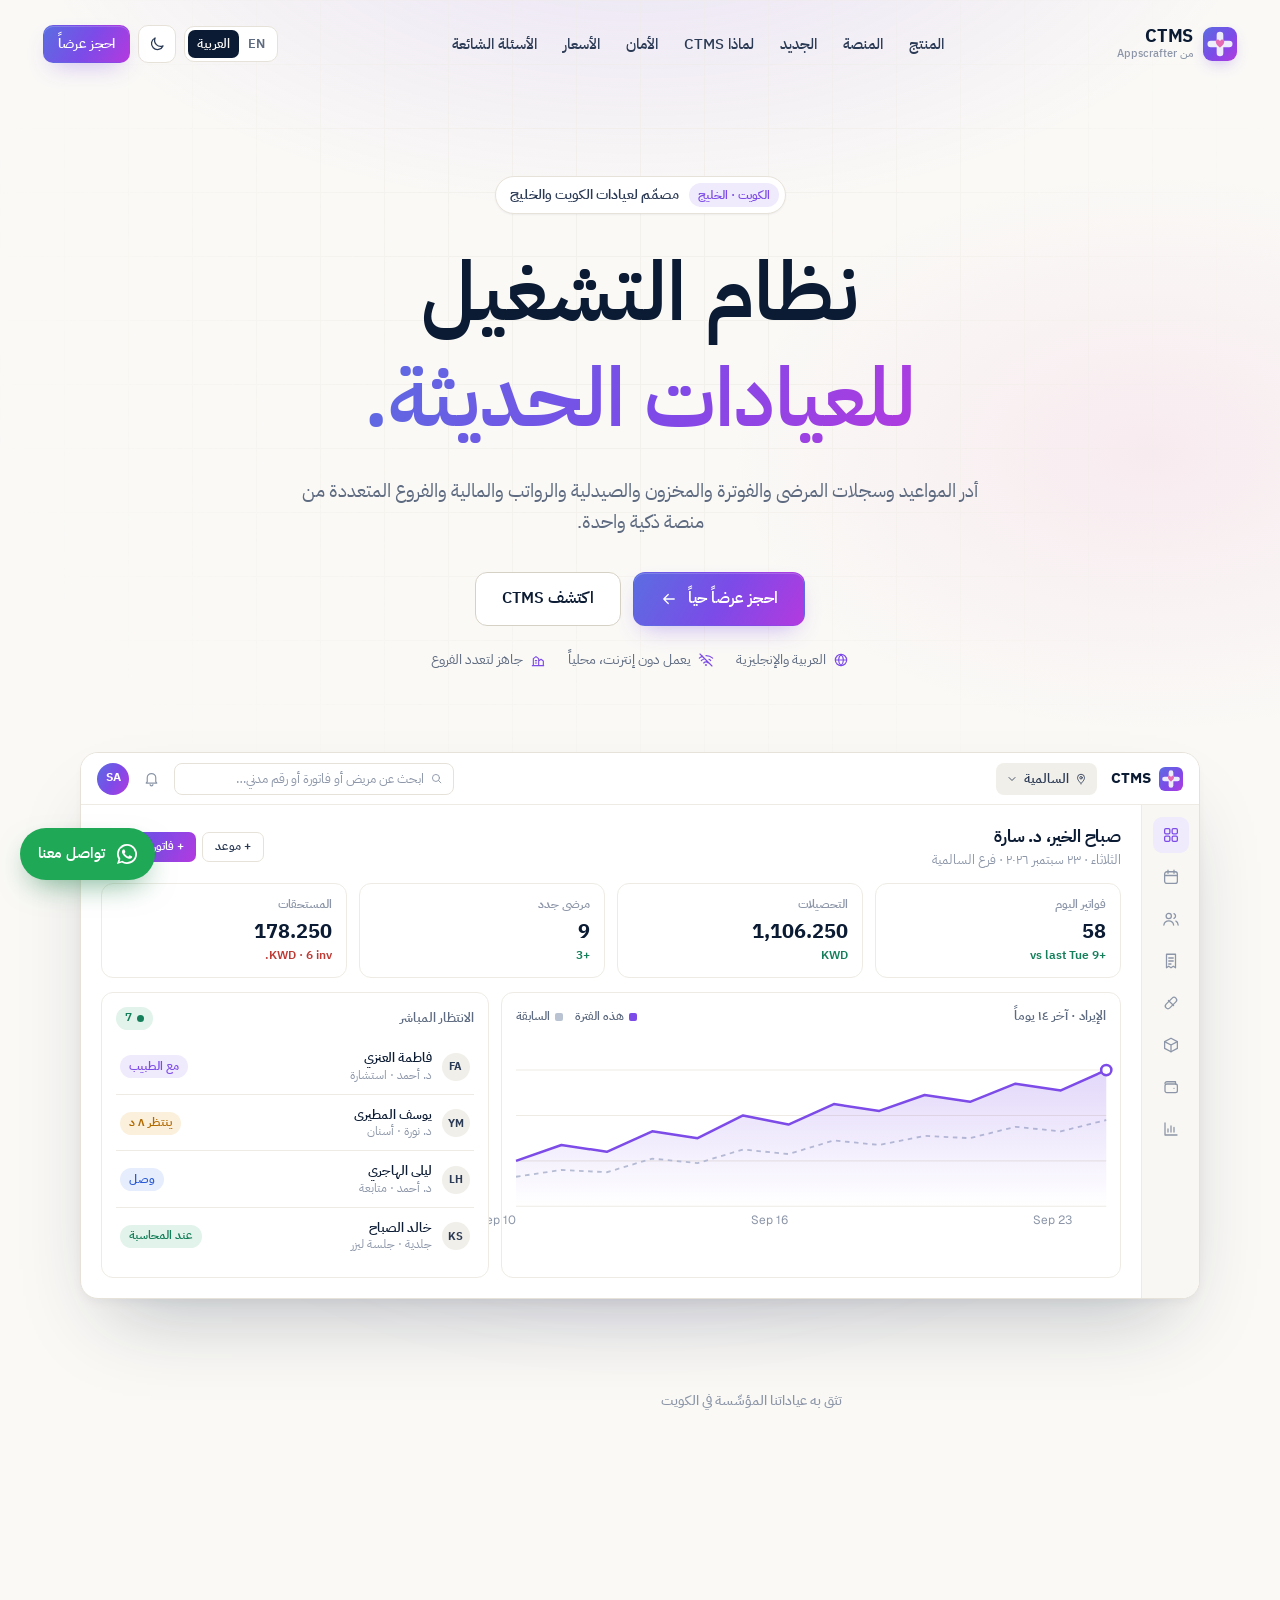
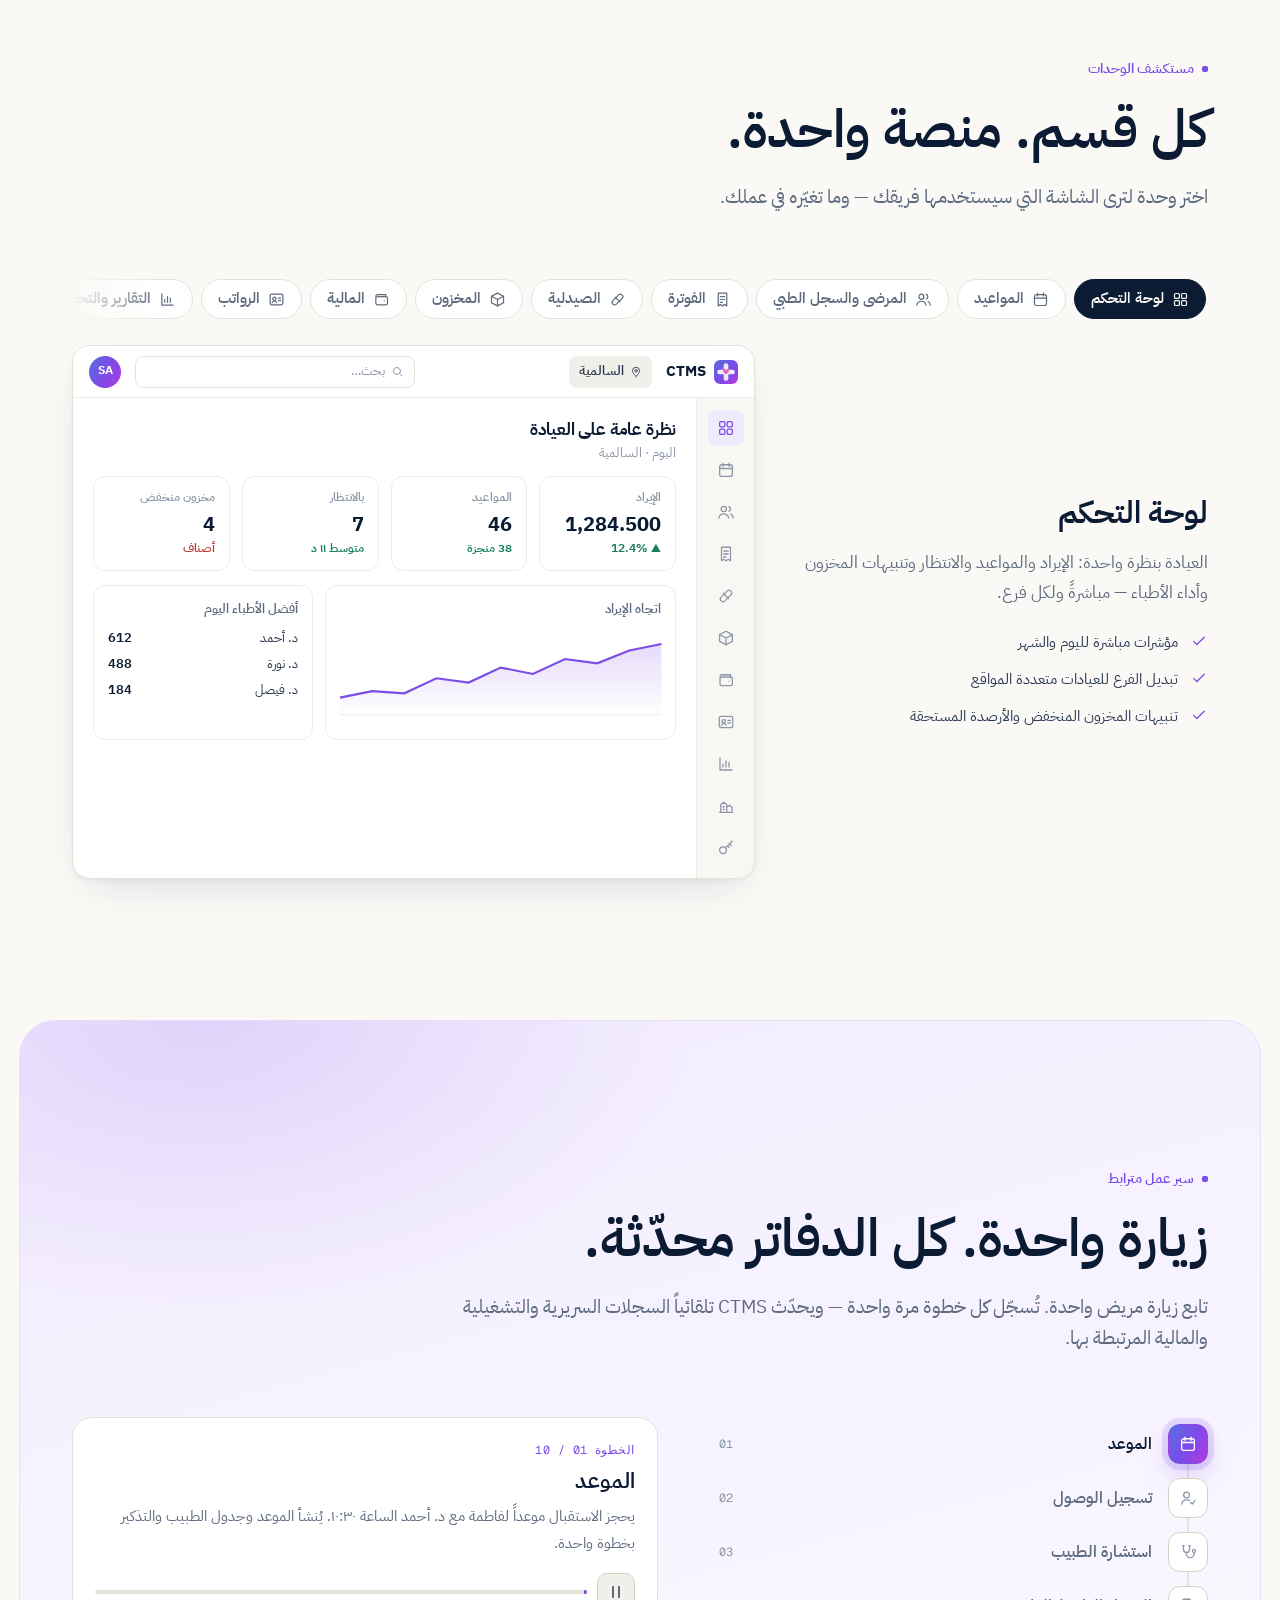
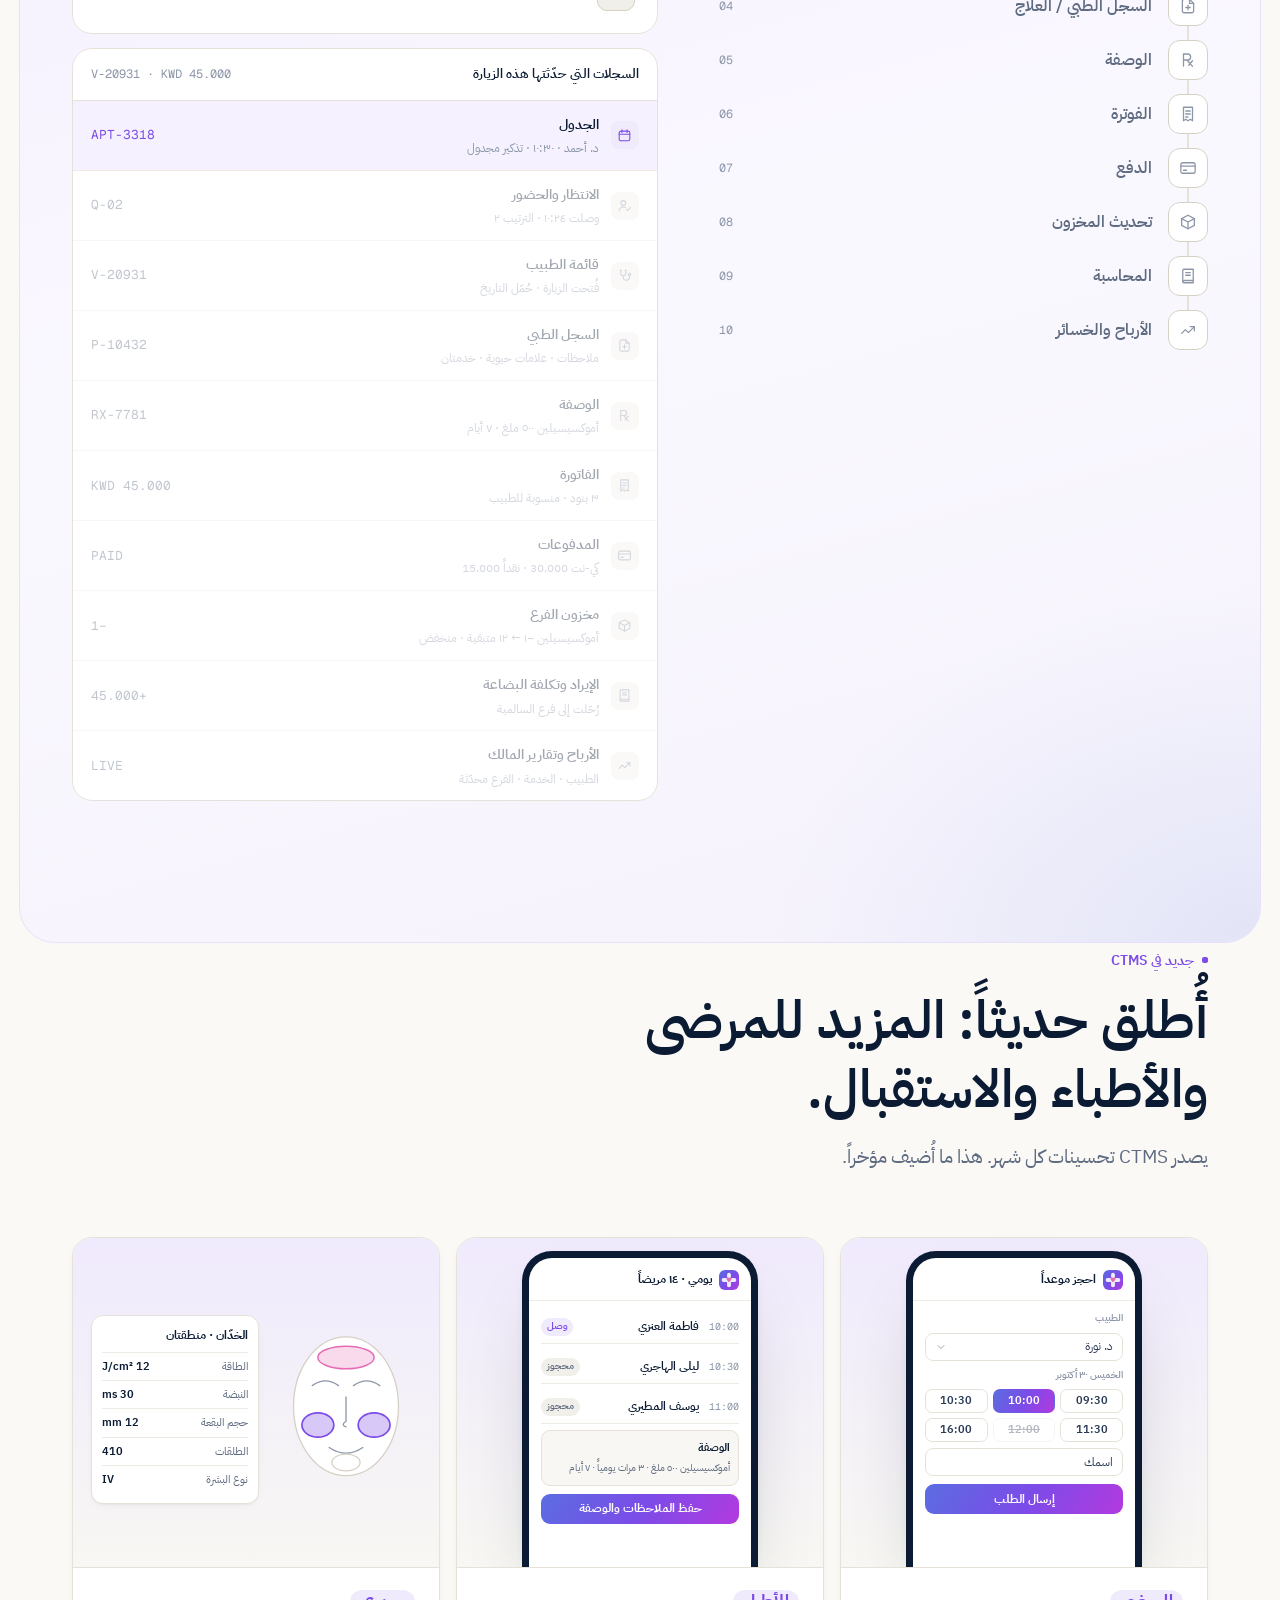
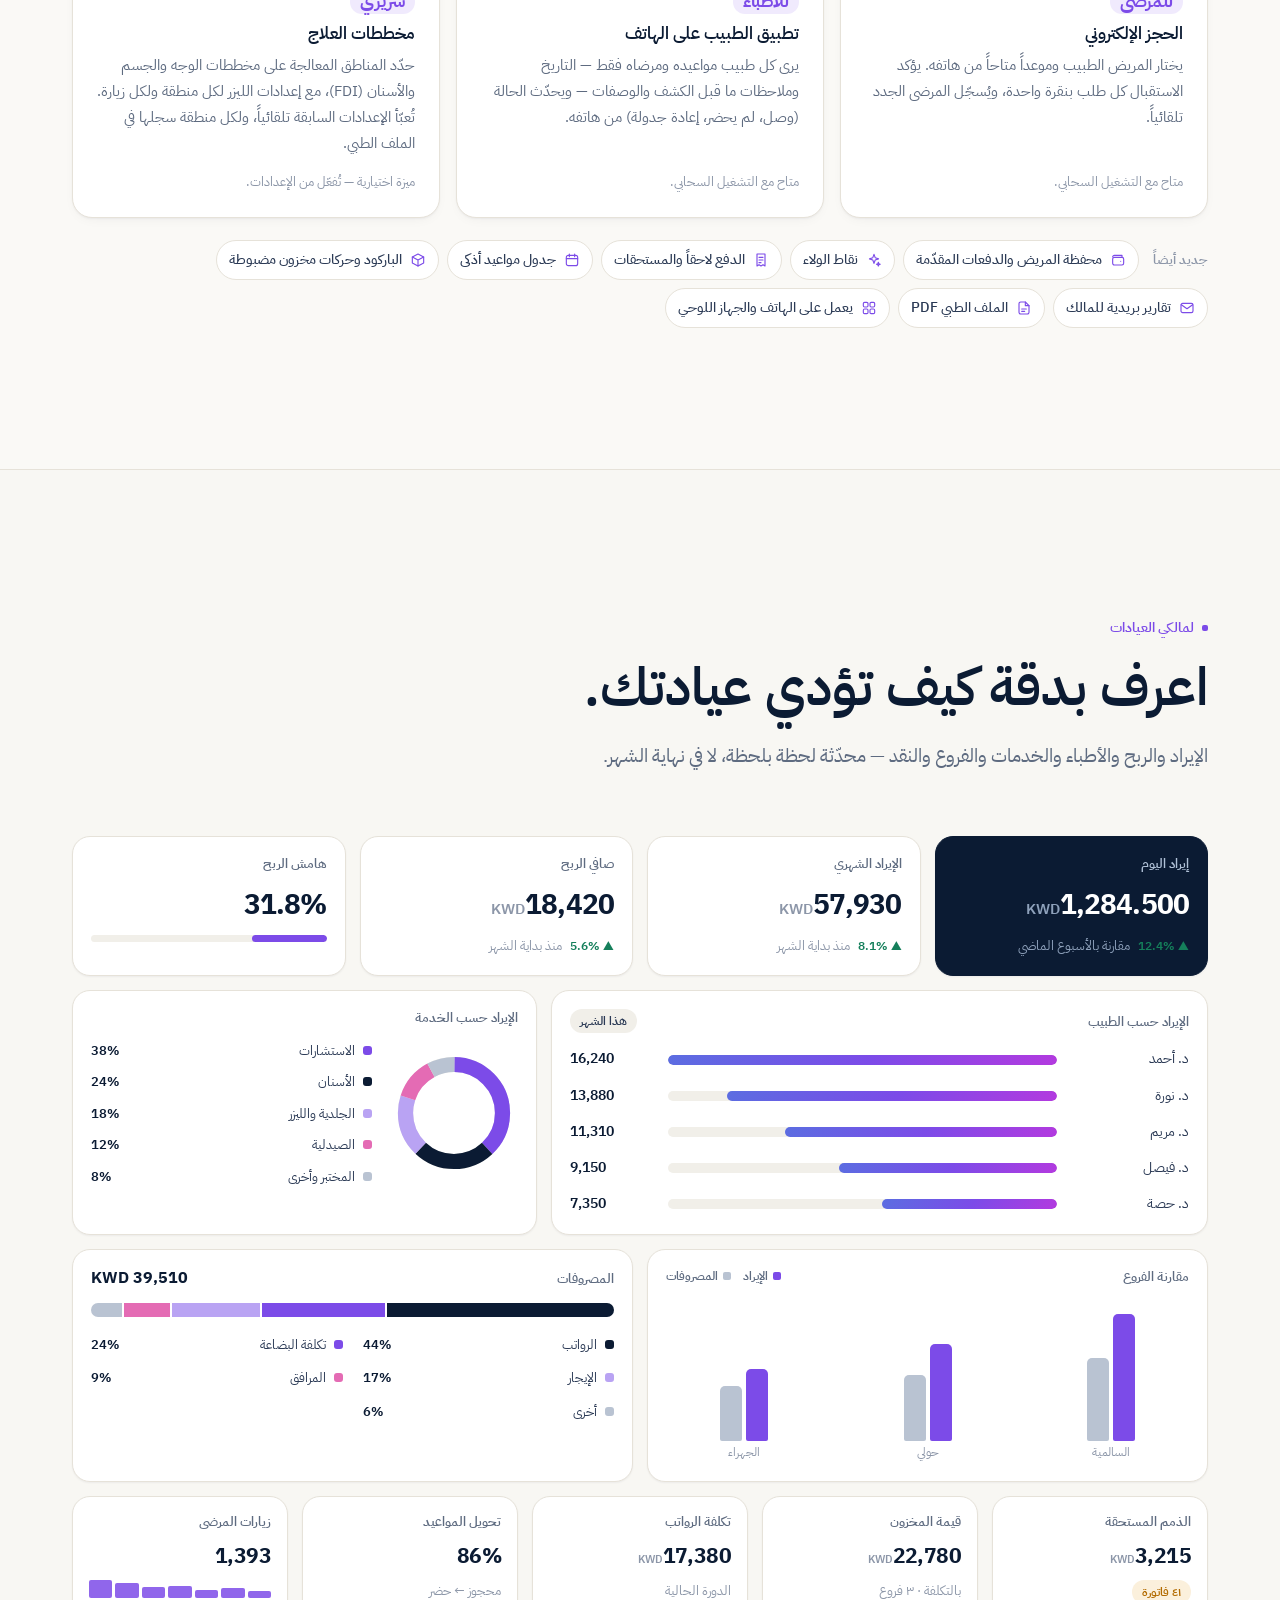
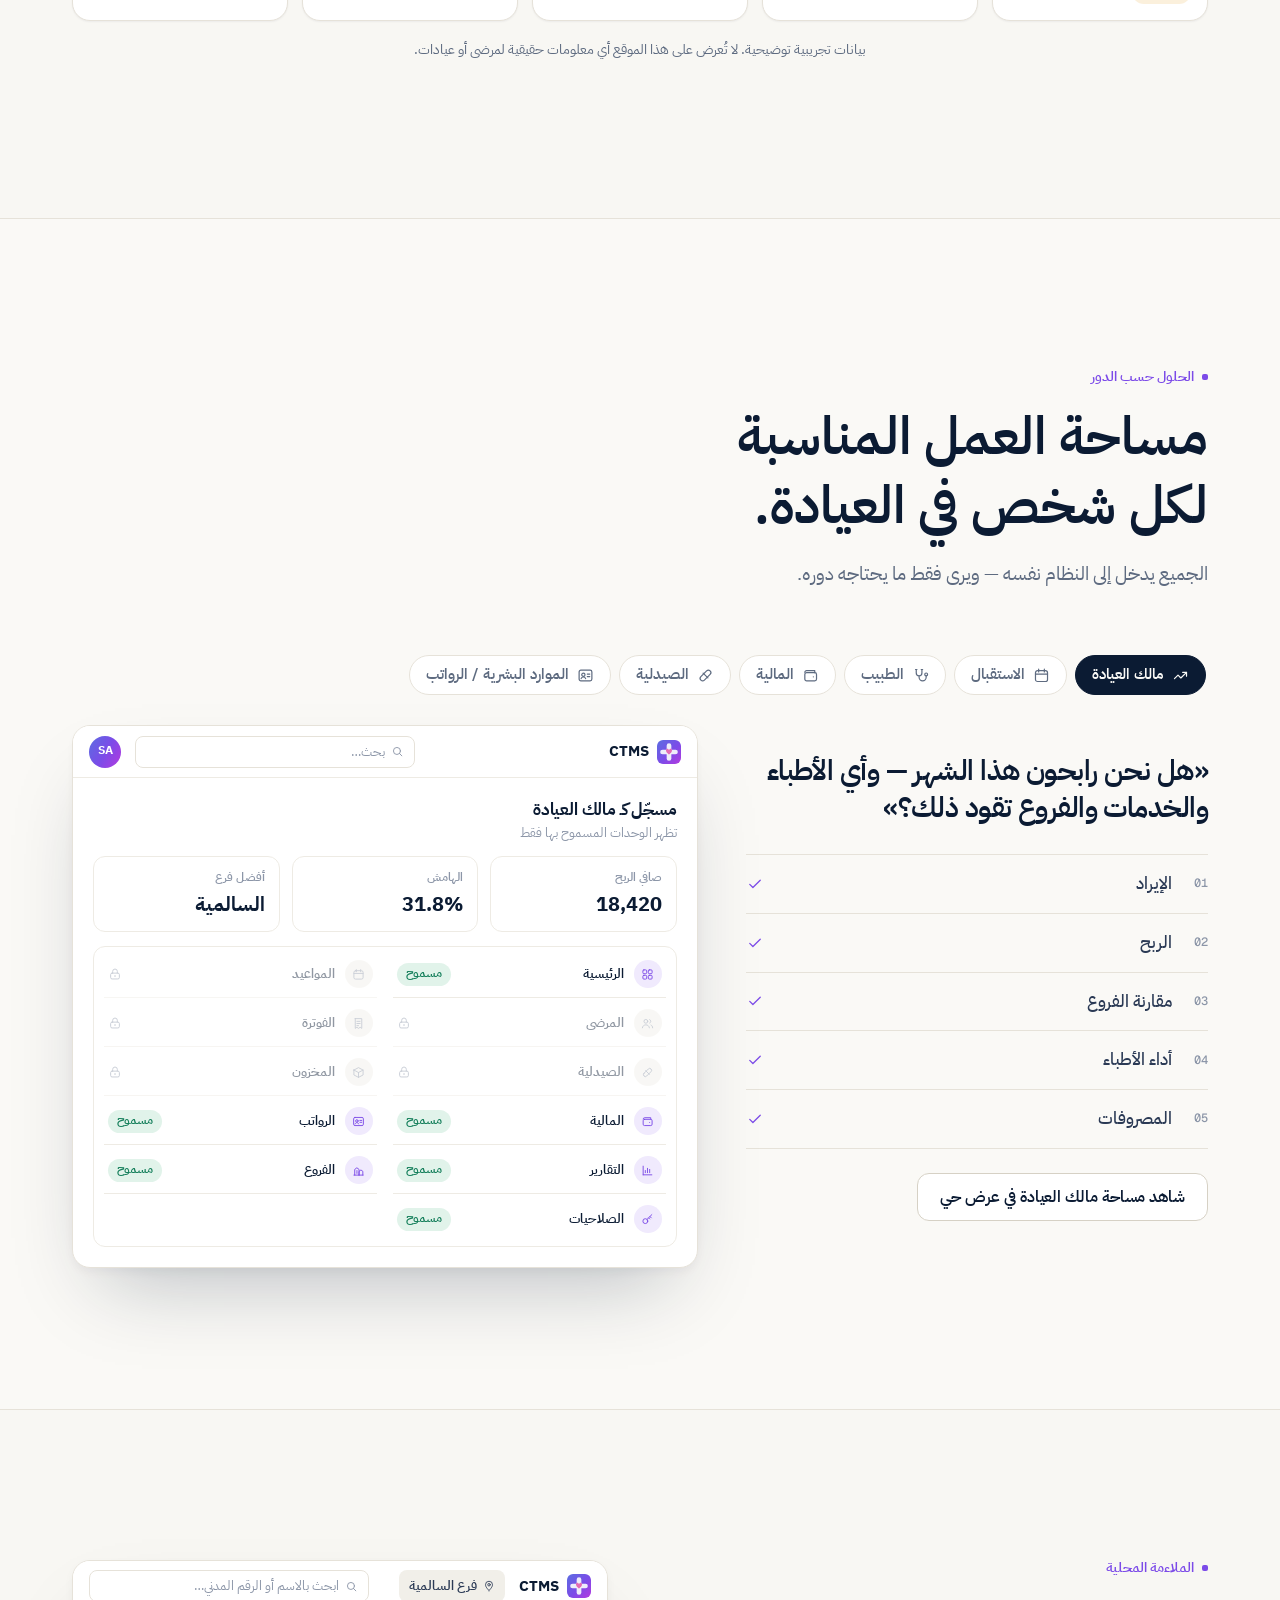
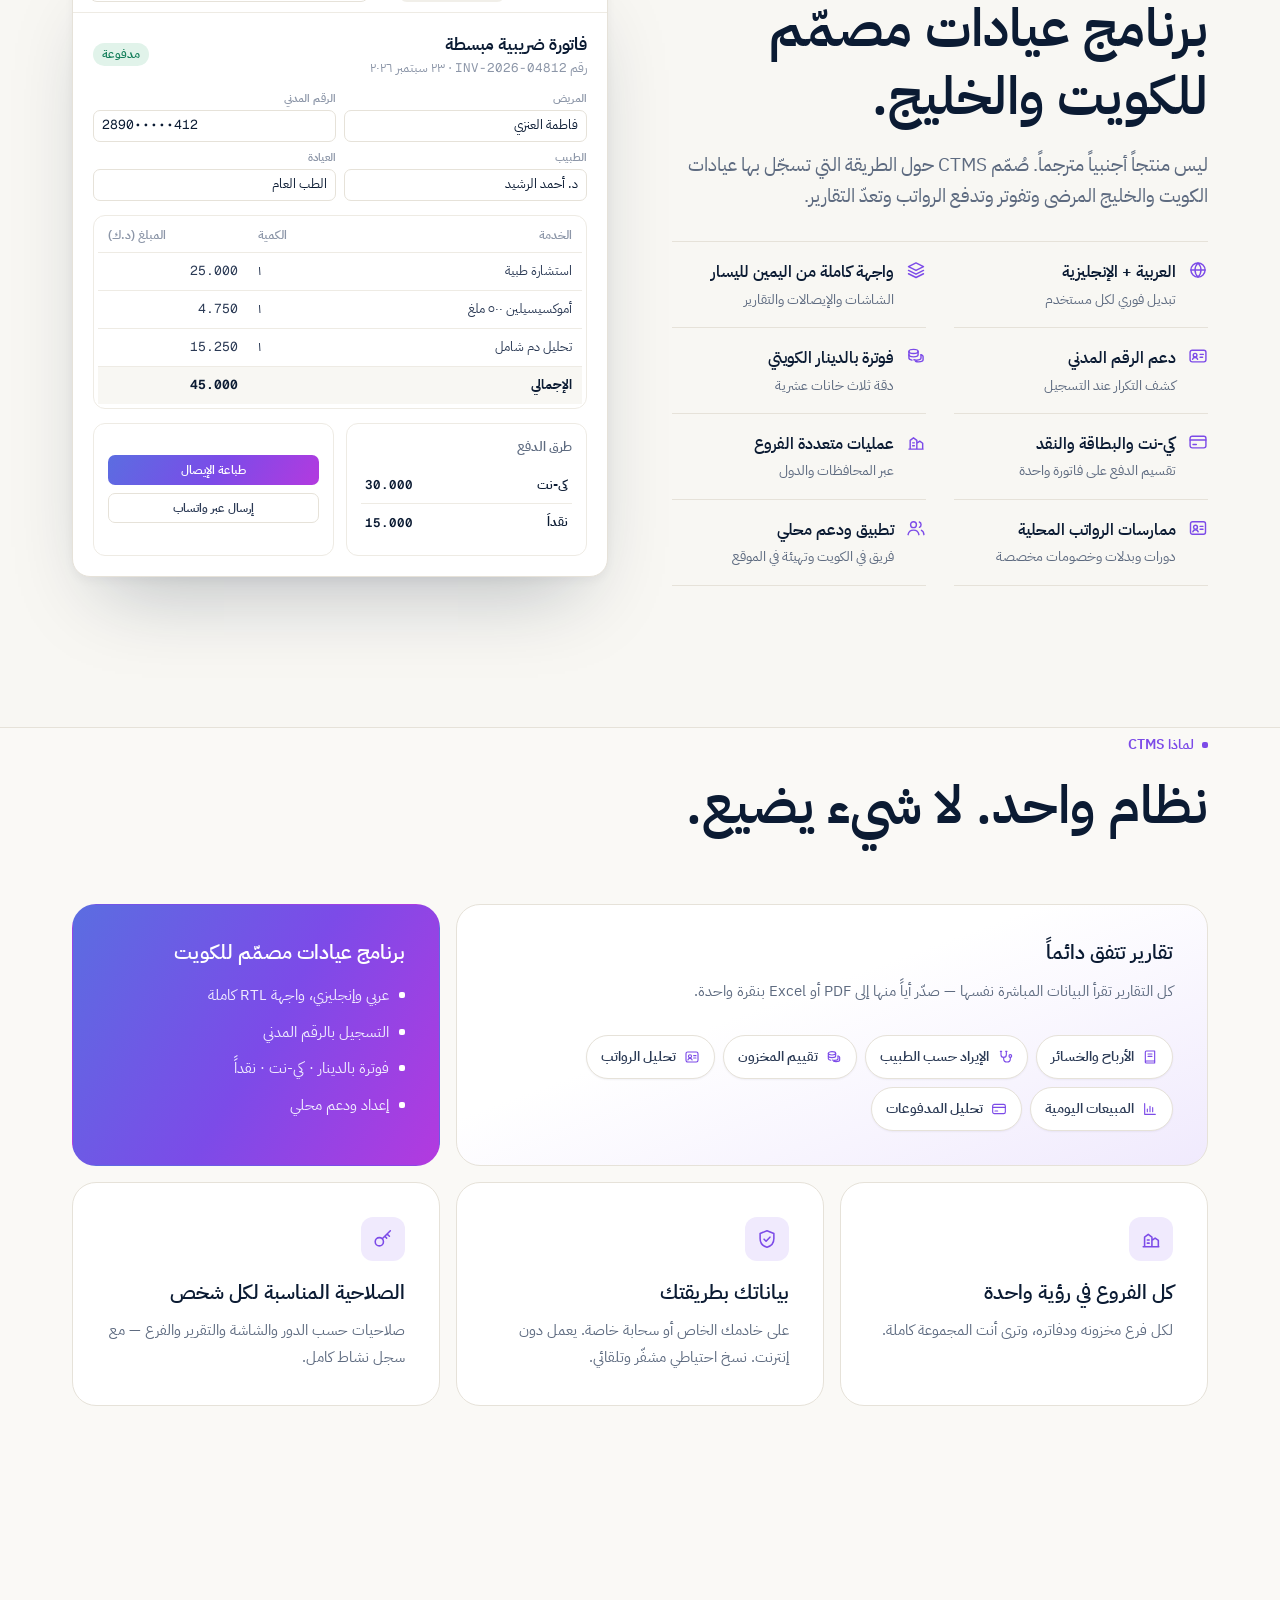
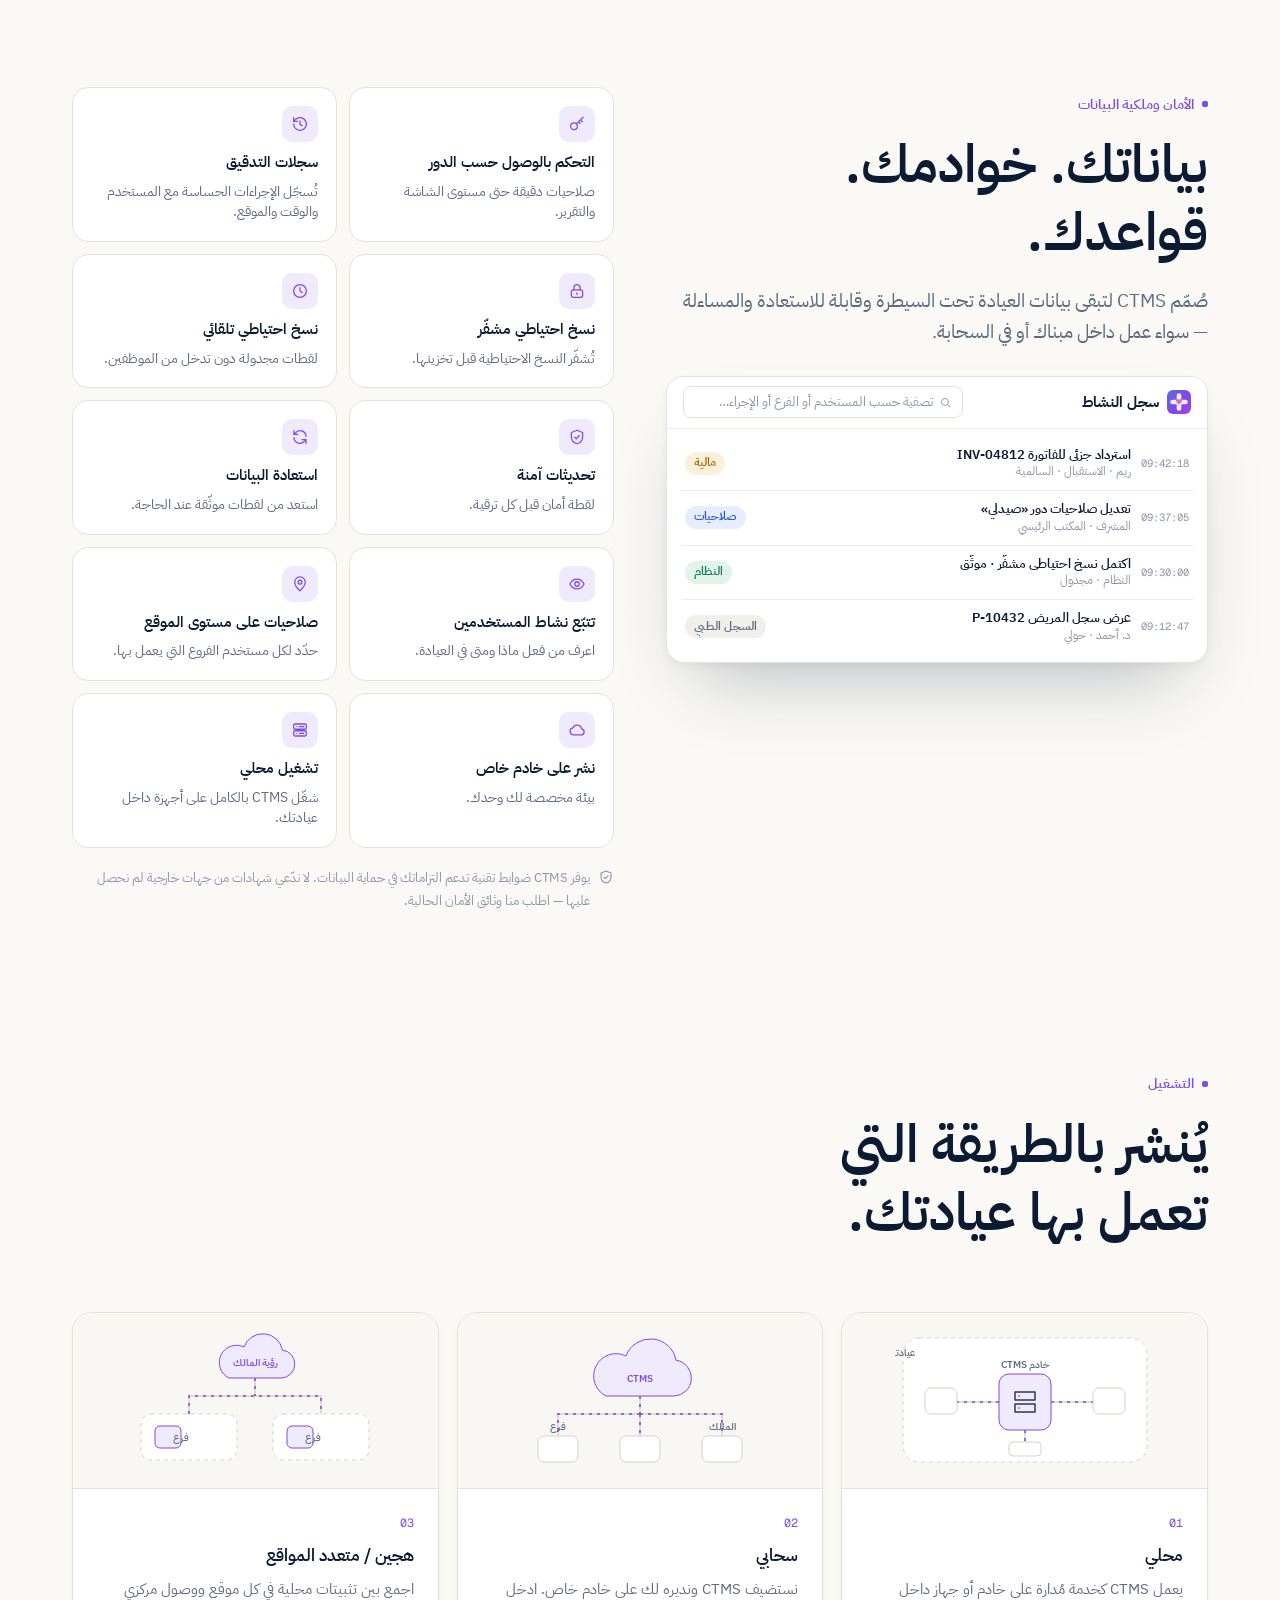
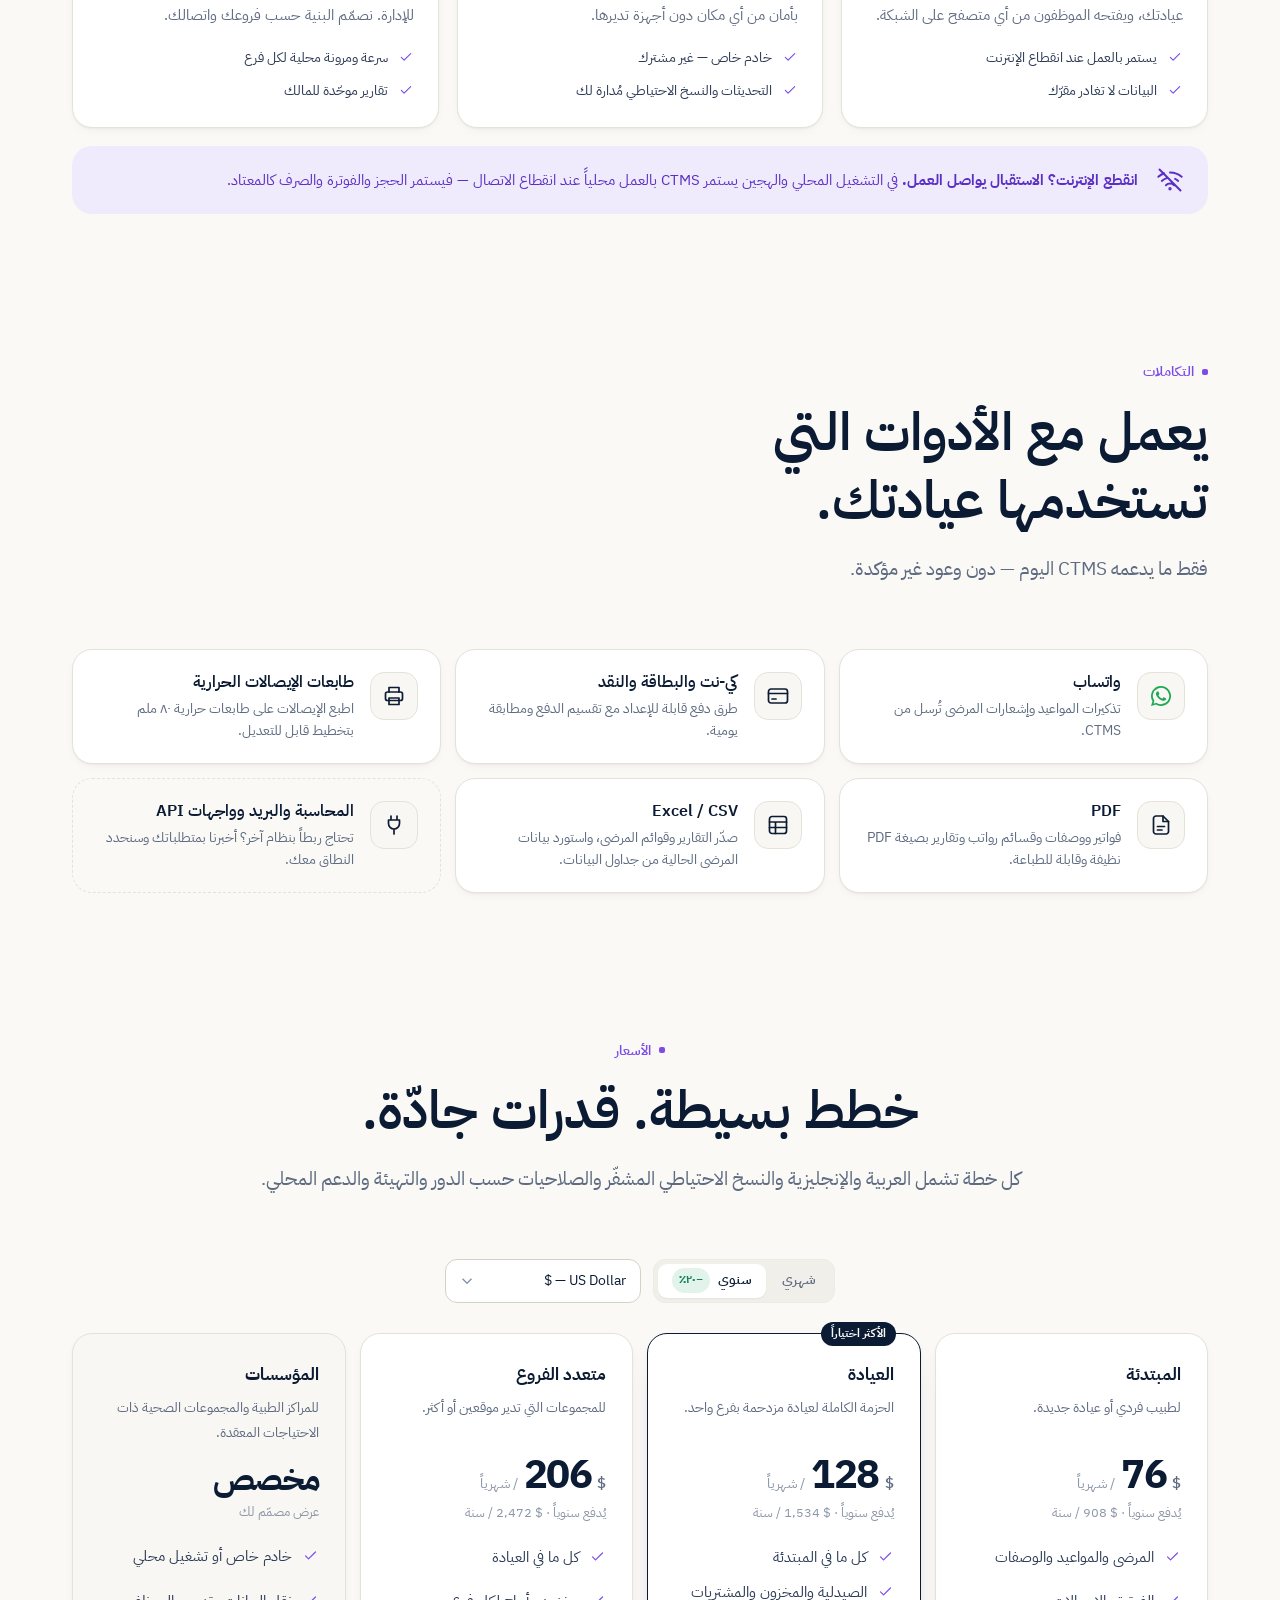
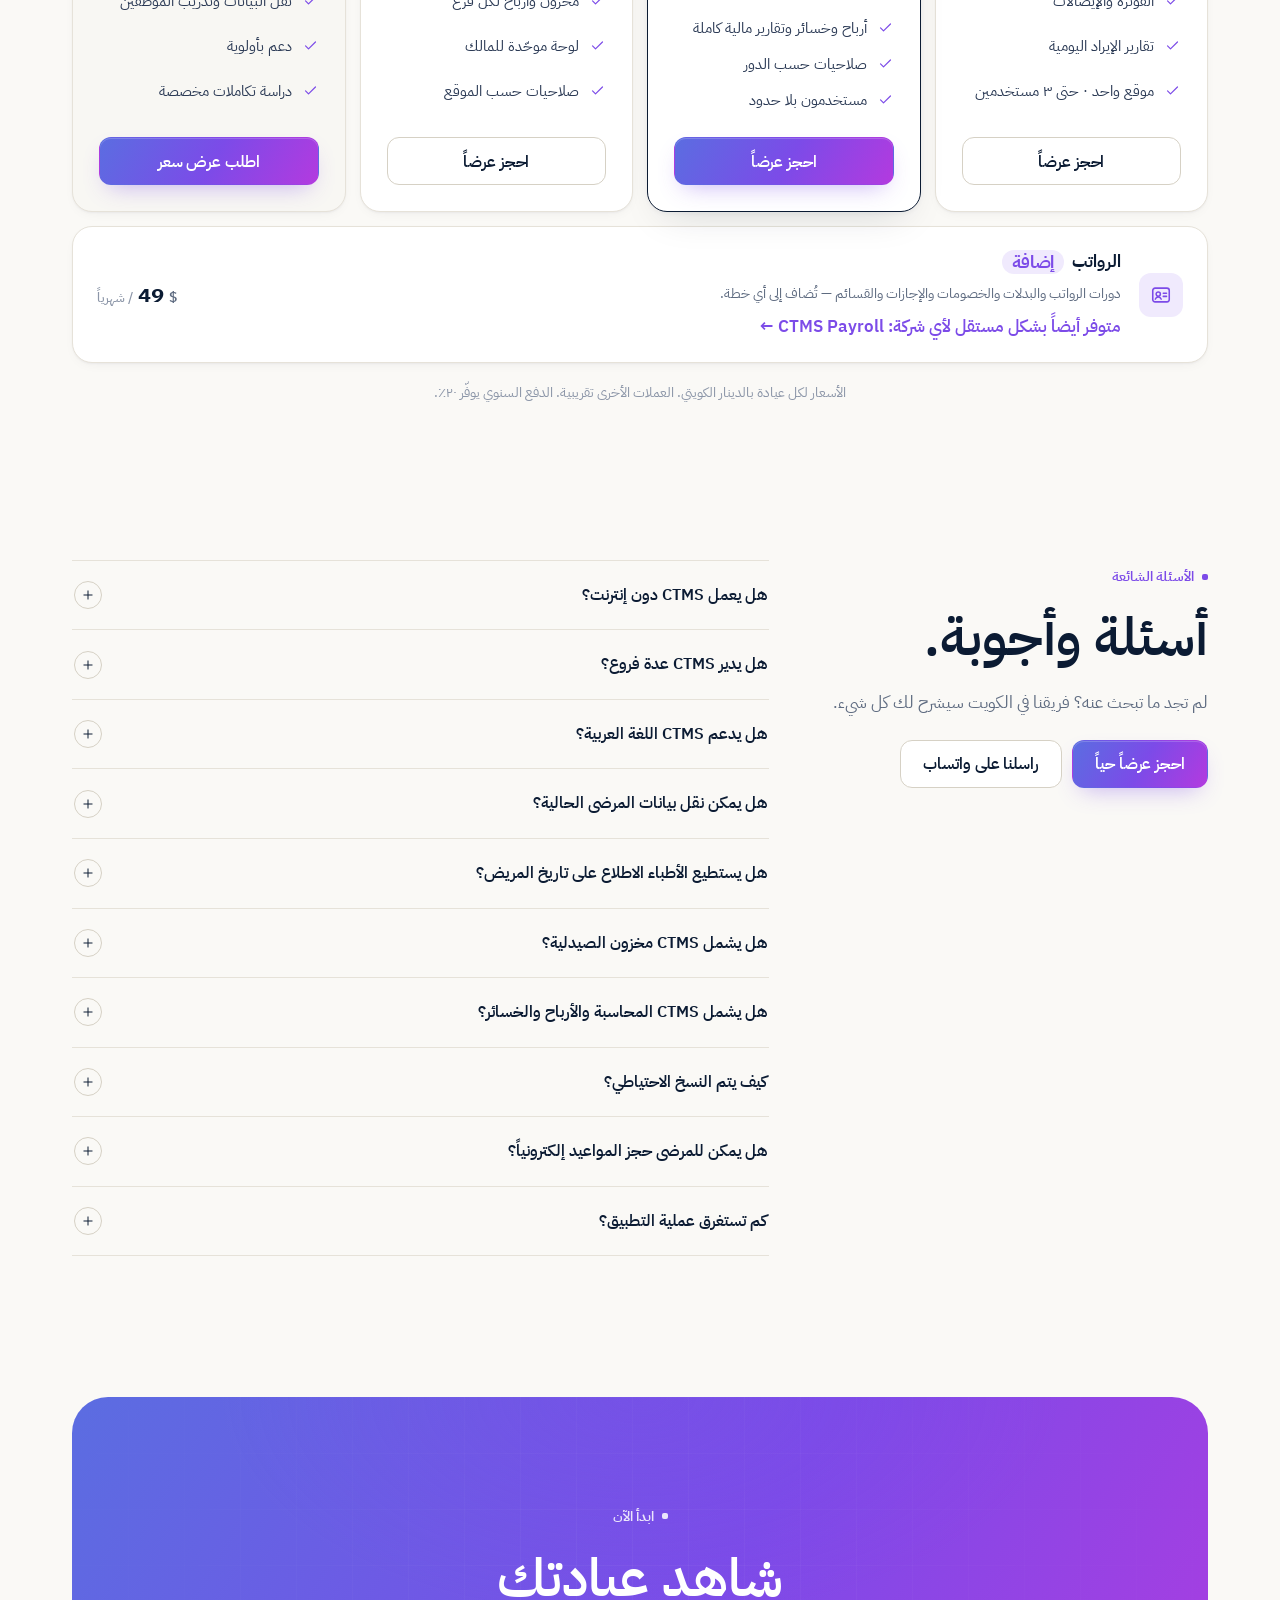
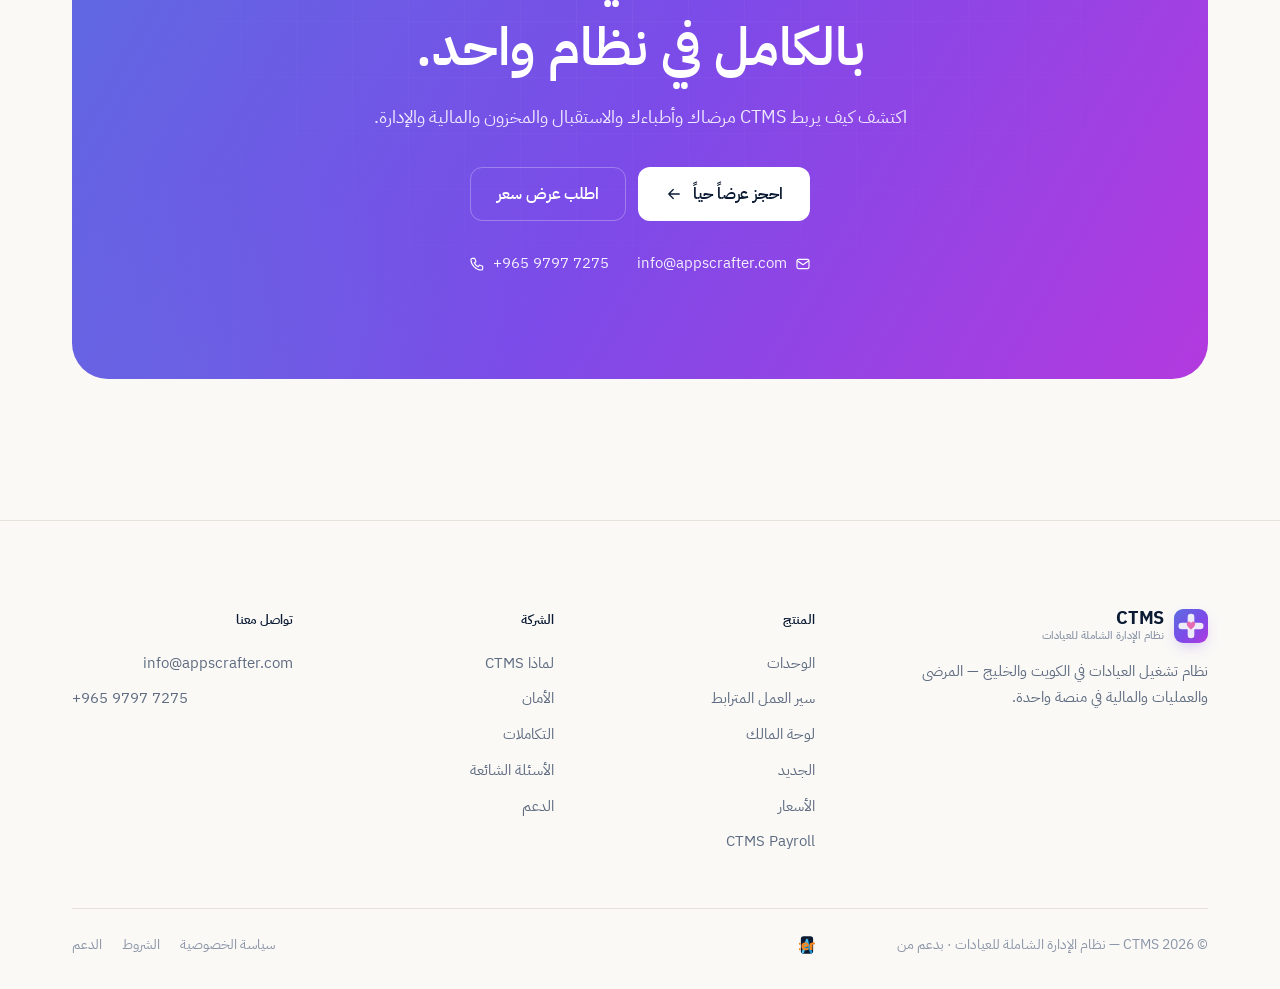
==== commit 8b6b26b8: "Restore detail: workflow, owner dashboard, roles, Gulf, security, deployment, integrations; reports " ====
--- a/ar/index.html
+++ b/ar/index.html
@@ -31,8 +31,8 @@
 <link rel="preconnect" href="https://fonts.googleapis.com">
 <link rel="preconnect" href="https://fonts.gstatic.com" crossorigin>
 <link rel="stylesheet" href="https://fonts.googleapis.com/css2?family=Baloo+2:wght@800&family=Geist:wght@400;500;600;700&family=Geist+Mono:wght@400;500&family=IBM+Plex+Sans+Arabic:wght@400;500;600;700&display=swap">
-<link rel="stylesheet" href="../assets/ctms.css?v=202610261927">
-<link rel="stylesheet" href="../assets/site.css?v=202610261927">
+<link rel="stylesheet" href="../assets/ctms.css?v=202610261931">
+<link rel="stylesheet" href="../assets/site.css?v=202610261931">
 <script>document.documentElement.classList.remove('no-js');try{var t=localStorage.getItem('ctms-theme');if(t)document.documentElement.setAttribute('data-theme',t);}catch(e){}</script>
 <script type="application/ld+json">
 {"@context":"https://schema.org","@type":"SoftwareApplication","name":"CTMS — Clinic Top Management System","applicationCategory":"BusinessApplication","applicationSubCategory":"Clinic management software","operatingSystem":"Windows, Web browser","inLanguage":["en","ar"],"description":"Clinic operating system for Kuwait and the GCC: appointments, patient records, billing, pharmacy, inventory, payroll, finance and multi-branch reporting.","url":"https://ctms.website/","offers":{"@type":"Offer","priceCurrency":"KWD","price":"29","availability":"https://schema.org/InStock"},"publisher":{"@type":"Organization","name":"Appscrafter","email":"info@appscrafter.com","telephone":"+965 9797 7275","areaServed":["KW","SA","AE","QA","BH","OM"]}}
@@ -114,8 +114,10 @@
     </a>
     <nav class="nav-links" aria-label="Primary">
       <a href="#modules" data-i18n="nav_product">المنتج</a>
+      <a href="#platform" data-i18n="nav_platform">المنصة</a>
       <a href="#new" data-i18n="nav_new">الجديد</a>
       <a href="#why" data-i18n="nav_why">لماذا CTMS</a>
+      <a href="#security" data-i18n="nav_security">الأمان</a>
       <a href="#pricing" data-i18n="nav_pricing">الأسعار</a>
       <a href="#faq" data-i18n="nav_faq">الأسئلة الشائعة</a>
     </nav>
@@ -142,8 +144,10 @@
     </div>
     <nav class="mnav-links" aria-label="Mobile">
       <a href="#modules" data-close-menu><span data-i18n="nav_product">المنتج</span><svg class="ico"><use href="#i-arrow"/></svg></a>
+      <a href="#platform" data-close-menu><span data-i18n="nav_platform">المنصة</span><svg class="ico"><use href="#i-arrow"/></svg></a>
       <a href="#new" data-close-menu><span data-i18n="nav_new">الجديد</span><svg class="ico"><use href="#i-arrow"/></svg></a>
       <a href="#why" data-close-menu><span data-i18n="nav_why">لماذا CTMS</span><svg class="ico"><use href="#i-arrow"/></svg></a>
+      <a href="#security" data-close-menu><span data-i18n="nav_security">الأمان</span><svg class="ico"><use href="#i-arrow"/></svg></a>
       <a href="#pricing" data-close-menu><span data-i18n="nav_pricing">الأسعار</span><svg class="ico"><use href="#i-arrow"/></svg></a>
       <a href="#faq" data-close-menu><span data-i18n="nav_faq">الأسئلة الشائعة</span><svg class="ico"><use href="#i-arrow"/></svg></a>
     </nav>
@@ -266,6 +270,35 @@
   </div>
 </section>
 
+<!-- ============================ 5. CONNECTED WORKFLOW ============================ -->
+<section class="section dark-sec" id="platform">
+  <div class="wrap">
+    <div class="sec-head reveal">
+      <span class="eyebrow" data-i18n="wf_eb">سير عمل مترابط</span>
+      <h2 class="t-h2" data-i18n="wf_h2">زيارة واحدة. كل الدفاتر محدّثة.</h2>
+      <p class="t-lead" data-i18n="wf_p">تابع زيارة مريض واحدة. تُسجّل كل خطوة مرة واحدة — ويحدّث CTMS تلقائياً السجلات السريرية والتشغيلية والمالية المرتبطة بها.</p>
+    </div>
+    <div class="wf">
+      <ol class="wf-steps reveal" id="wfSteps"><span class="wf-prog" id="wfProg" aria-hidden="true"></span></ol>
+      <div class="wf-panel reveal d1">
+        <div class="wf-now" aria-live="polite">
+          <div class="k" id="wfK">STEP 01 / 10</div>
+          <h3 id="wfT">Appointment</h3>
+          <p id="wfD"></p>
+          <div class="wf-ctrl">
+            <button class="iconbtn" type="button" id="wfPlay" aria-label="Pause walkthrough"><svg class="ico"><use href="#i-pause"/></svg></button>
+            <div class="wf-bar"><i id="wfBar"></i></div>
+          </div>
+        </div>
+        <div class="ledger">
+          <div class="ledger-h"><b data-i18n="lg_h">السجلات التي حدّثتها هذه الزيارة</b><span>V-20931 · KWD 45.000</span></div>
+          <div id="ledger"></div>
+        </div>
+      </div>
+    </div>
+  </div>
+</section>
+
 <!-- ============================ NEW IN CTMS (Oct 2026 releases) ============================ -->
 <section class="section" style="padding-top:0" id="new">
   <div class="wrap">
@@ -358,6 +391,149 @@
   </div>
 </section>
 
+<!-- ============================ 7. OWNER DASHBOARD ============================ -->
+<section class="section" style="background:var(--surface-2);border-block:1px solid var(--line)" id="owner">
+  <div class="wrap">
+    <div class="sec-head reveal">
+      <span class="eyebrow" data-i18n="ow_eb">لمالكي العيادات</span>
+      <h2 class="t-h2" data-i18n="ow_h2">اعرف بدقة كيف تؤدي عيادتك.</h2>
+      <p class="t-lead" data-i18n="ow_p">الإيراد والربح والأطباء والخدمات والفروع والنقد — محدّثة لحظة بلحظة، لا في نهاية الشهر.</p>
+    </div>
+    <div class="owner reveal">
+      <div class="o-tile o-kpi hl span3"><h4 data-i18n="ow_k1">إيراد اليوم</h4><b><small>KWD</small>1,284.500</b><div class="sub"><span class="delta">▲ 12.4%</span><span data-i18n="ow_vs">مقارنة بالأسبوع الماضي</span></div></div>
+      <div class="o-tile o-kpi span3"><h4 data-i18n="ow_k2">الإيراد الشهري</h4><b><small>KWD</small>57,930</b><div class="sub"><span class="delta">▲ 8.1%</span><span data-i18n="ow_mtd">منذ بداية الشهر</span></div></div>
+      <div class="o-tile o-kpi span3"><h4 data-i18n="ow_k3">صافي الربح</h4><b><small>KWD</small>18,420</b><div class="sub"><span class="delta">▲ 5.6%</span><span data-i18n="ow_mtd">منذ بداية الشهر</span></div></div>
+      <div class="o-tile o-kpi span3"><h4 data-i18n="ow_k4">هامش الربح</h4><b>31.8%</b><div class="sub"><div class="ui-bar" style="flex:1"><i style="width:31.8%"></i></div></div></div>
+
+      <div class="o-tile span7">
+        <h4><span data-i18n="ow_doc">الإيراد حسب الطبيب</span><span class="badge" data-i18n="ow_this">هذا الشهر</span></h4>
+        <div class="hbars">
+          <div class="hbar"><span data-i18n="doc1">د. أحمد</span><div class="tr" data-tip="KWD 16,240 · 412 visits"><i style="width:100%"></i></div><b>16,240</b></div>
+          <div class="hbar"><span data-i18n="doc2">د. نورة</span><div class="tr" data-tip="KWD 13,880 · 298 visits"><i style="width:85%"></i></div><b>13,880</b></div>
+          <div class="hbar"><span data-i18n="doc4">د. مريم</span><div class="tr" data-tip="KWD 11,310 · 264 visits"><i style="width:70%"></i></div><b>11,310</b></div>
+          <div class="hbar"><span data-i18n="doc3">د. فيصل</span><div class="tr" data-tip="KWD 9,150 · 231 visits"><i style="width:56%"></i></div><b>9,150</b></div>
+          <div class="hbar"><span data-i18n="doc5">د. حصة</span><div class="tr" data-tip="KWD 7,350 · 188 visits"><i style="width:45%"></i></div><b>7,350</b></div>
+        </div>
+      </div>
+      <div class="o-tile span5">
+        <h4 data-i18n="ow_svc">الإيراد حسب الخدمة</h4>
+        <div class="donut-wrap">
+          <svg viewBox="0 0 42 42" role="img" aria-label="Revenue by service donut chart">
+            <circle cx="21" cy="21" r="15.915" fill="none" stroke="var(--surface-3)" stroke-width="5"/>
+            <circle cx="21" cy="21" r="15.915" fill="none" stroke="var(--c1)" stroke-width="5" stroke-dasharray="38 62" stroke-dashoffset="25"/>
+            <circle cx="21" cy="21" r="15.915" fill="none" stroke="var(--c2)" stroke-width="5" stroke-dasharray="24 76" stroke-dashoffset="87"/>
+            <circle cx="21" cy="21" r="15.915" fill="none" stroke="var(--c3)" stroke-width="5" stroke-dasharray="18 82" stroke-dashoffset="63"/>
+            <circle cx="21" cy="21" r="15.915" fill="none" stroke="var(--c4)" stroke-width="5" stroke-dasharray="12 88" stroke-dashoffset="45"/>
+            <circle cx="21" cy="21" r="15.915" fill="none" stroke="var(--c5)" stroke-width="5" stroke-dasharray="8 92" stroke-dashoffset="33"/>
+          </svg>
+          <div class="donut-leg">
+            <div><i style="background:var(--c1)"></i><span data-i18n="sv1">الاستشارات</span><b>38%</b></div>
+            <div><i style="background:var(--c2)"></i><span data-i18n="sv2">الأسنان</span><b>24%</b></div>
+            <div><i style="background:var(--c3)"></i><span data-i18n="sv3">الجلدية والليزر</span><b>18%</b></div>
+            <div><i style="background:var(--c4)"></i><span data-i18n="sv4">الصيدلية</span><b>12%</b></div>
+            <div><i style="background:var(--c5)"></i><span data-i18n="sv5">المختبر وأخرى</span><b>8%</b></div>
+          </div>
+        </div>
+      </div>
+
+      <div class="o-tile span6">
+        <h4><span data-i18n="ow_branch">مقارنة الفروع</span><span class="leg"><span><i style="background:var(--c1)"></i><span data-i18n="ow_rev">الإيراد</span></span><span><i style="background:var(--c5)"></i><span data-i18n="ow_exp">المصروفات</span></span></span></h4>
+        <div class="gbar">
+          <div class="g"><i style="height:92%" data-tip="Revenue KWD 24,610"></i><i class="b" style="height:60%;transition-delay:.1s" data-tip="Expenses KWD 16,020"></i><span data-i18n="d_branch1">السالمية</span></div>
+          <div class="g"><i style="height:70%;transition-delay:.15s" data-tip="Revenue KWD 18,340"></i><i class="b" style="height:48%;transition-delay:.2s" data-tip="Expenses KWD 12,870"></i><span data-i18n="br2">حولي</span></div>
+          <div class="g"><i style="height:52%;transition-delay:.25s" data-tip="Revenue KWD 14,980"></i><i class="b" style="height:40%;transition-delay:.3s" data-tip="Expenses KWD 10,620"></i><span data-i18n="br3">الجهراء</span></div>
+        </div>
+      </div>
+      <div class="o-tile span6">
+        <h4><span data-i18n="ow_expenses">المصروفات</span><b style="color:var(--ink);font-size:1rem">KWD 39,510</b></h4>
+        <div class="stack-bar"><i style="width:44%;background:var(--c2)"></i><i style="width:24%;background:var(--c1)"></i><i style="width:17%;background:var(--c3)"></i><i style="width:9%;background:var(--c4)"></i><i style="width:6%;background:var(--c5)"></i></div>
+        <div class="donut-leg" style="grid-template-columns:1fr 1fr;margin-top:16px;gap:10px 20px">
+          <div><i style="background:var(--c2)"></i><span data-i18n="ex1">الرواتب</span><b>44%</b></div>
+          <div><i style="background:var(--c1)"></i><span data-i18n="ex2">تكلفة البضاعة</span><b>24%</b></div>
+          <div><i style="background:var(--c3)"></i><span data-i18n="ex3">الإيجار</span><b>17%</b></div>
+          <div><i style="background:var(--c4)"></i><span data-i18n="ex4">المرافق</span><b>9%</b></div>
+          <div><i style="background:var(--c5)"></i><span data-i18n="ex5">أخرى</span><b>6%</b></div>
+        </div>
+      </div>
+
+      <div class="o-mini">
+        <div class="o-tile o-kpi"><h4 data-i18n="ow_m1">الذمم المستحقة</h4><b><small>KWD</small>3,215</b><div class="sub"><span class="badge warn" data-i18n="ow_m1s">٤١ فاتورة</span></div></div>
+        <div class="o-tile o-kpi"><h4 data-i18n="ow_m2">قيمة المخزون</h4><b><small>KWD</small>22,780</b><div class="sub" data-i18n="ow_m2s">بالتكلفة · ٣ فروع</div></div>
+        <div class="o-tile o-kpi"><h4 data-i18n="ow_m3">تكلفة الرواتب</h4><b><small>KWD</small>17,380</b><div class="sub" data-i18n="ow_m3s">الدورة الحالية</div></div>
+        <div class="o-tile o-kpi"><h4 data-i18n="ow_m4">تحويل المواعيد</h4><b>86%</b><div class="sub" data-i18n="ow_m4s">محجوز ← حضر</div></div>
+        <div class="o-tile o-kpi"><h4 data-i18n="ow_m5">زيارات المرضى</h4><b>1,393</b><div class="mini-mini" aria-hidden="true"><i style="height:40%"></i><i style="height:55%"></i><i style="height:48%"></i><i style="height:70%"></i><i style="height:62%"></i><i style="height:84%"></i><i style="height:100%"></i></div></div>
+      </div>
+    </div>
+    <p class="t-small reveal" style="margin-top:16px;text-align:center" data-i18n="demo_note">بيانات تجريبية توضيحية. لا تُعرض على هذا الموقع أي معلومات حقيقية لمرضى أو عيادات.</p>
+  </div>
+</section>
+
+<!-- ============================ 8. ROLES ============================ -->
+<section class="section" id="roles">
+  <div class="wrap">
+    <div class="sec-head reveal">
+      <span class="eyebrow" data-i18n="ro_eb">الحلول حسب الدور</span>
+      <h2 class="t-h2" data-i18n="ro_h2">مساحة العمل المناسبة لكل شخص في العيادة.</h2>
+      <p class="t-lead" data-i18n="ro_p">الجميع يدخل إلى النظام نفسه — ويرى فقط ما يحتاجه دوره.</p>
+    </div>
+    <div class="pilltabs reveal" role="tablist" aria-label="Roles" id="roTabs"></div>
+    <div class="roles reveal" id="roPanel" role="tabpanel" tabindex="0"></div>
+  </div>
+</section>
+
+<!-- ============================ 10. GULF ============================ -->
+<section class="section gulf" id="gulf">
+  <div class="wrap gulf-grid">
+    <div class="reveal">
+      <span class="eyebrow" data-i18n="gu_eb">الملاءمة المحلية</span>
+      <h2 class="t-h2" style="margin-top:14px" data-i18n="gu_h2">برنامج عيادات مصمّم للكويت والخليج.</h2>
+      <p class="t-lead" style="margin-top:18px" data-i18n="gu_p">ليس منتجاً أجنبياً مترجماً. صُمّم CTMS حول الطريقة التي تسجّل بها عيادات الكويت والخليج المرضى وتفوتر وتدفع الرواتب وتعدّ التقارير.</p>
+      <div class="gulf-feats">
+        <div><svg class="ico"><use href="#i-globe"/></svg><span><b data-i18n="gu1">العربية + الإنجليزية</b><small data-i18n="gu1s">تبديل فوري لكل مستخدم</small></span></div>
+        <div><svg class="ico"><use href="#i-layers"/></svg><span><b data-i18n="gu2">واجهة كاملة من اليمين لليسار</b><small data-i18n="gu2s">الشاشات والإيصالات والتقارير</small></span></div>
+        <div><svg class="ico"><use href="#i-id"/></svg><span><b data-i18n="gu3">دعم الرقم المدني</b><small data-i18n="gu3s">كشف التكرار عند التسجيل</small></span></div>
+        <div><svg class="ico"><use href="#i-coins"/></svg><span><b data-i18n="gu4">فوترة بالدينار الكويتي</b><small data-i18n="gu4s">دقة ثلاث خانات عشرية</small></span></div>
+        <div><svg class="ico"><use href="#i-card"/></svg><span><b data-i18n="gu5">كي‑نت والبطاقة والنقد</b><small data-i18n="gu5s">تقسيم الدفع على فاتورة واحدة</small></span></div>
+        <div><svg class="ico"><use href="#i-branch"/></svg><span><b data-i18n="gu6">عمليات متعددة الفروع</b><small data-i18n="gu6s">عبر المحافظات والدول</small></span></div>
+        <div><svg class="ico"><use href="#i-payroll"/></svg><span><b data-i18n="gu7">ممارسات الرواتب المحلية</b><small data-i18n="gu7s">دورات وبدلات وخصومات مخصصة</small></span></div>
+        <div><svg class="ico"><use href="#i-users"/></svg><span><b data-i18n="gu8">تطبيق ودعم محلي</b><small data-i18n="gu8s">فريق في الكويت وتهيئة في الموقع</small></span></div>
+      </div>
+    </div>
+    <div class="rtl-demo reveal d1" lang="ar" dir="rtl">
+      <div class="ui" role="img" aria-label="Arabic right-to-left invoice screen in CTMS (demo data)">
+        <div class="ui-top"><span class="ui-logo"><svg><use href="#logo"/></svg>CTMS</span><span class="ui-branch"><svg class="ico"><use href="#i-pin"/></svg>فرع السالمية</span><span class="ui-search"><svg class="ico"><use href="#i-search"/></svg>ابحث بالاسم أو الرقم المدني…</span></div>
+        <div class="ui-main">
+          <div class="ui-h"><div><b>فاتورة ضريبية مبسطة</b><small>رقم <span class="receipt-num">INV-2026-04812</span> · ٢٣ سبتمبر ٢٠٢٦</small></div><span class="pill ok">مدفوعة</span></div>
+          <div class="ui-grid2">
+            <div class="ui-field"><span>المريض</span><div>فاطمة العنزي</div></div>
+            <div class="ui-field"><span>الرقم المدني</span><div class="receipt-num">2890•••••412</div></div>
+            <div class="ui-field"><span>الطبيب</span><div>د. أحمد الرشيد</div></div>
+            <div class="ui-field"><span>العيادة</span><div>الطب العام</div></div>
+          </div>
+          <div class="ui-card" style="padding:4px">
+            <table class="ui-tbl">
+              <thead><tr><th>الخدمة</th><th class="r">الكمية</th><th class="r">المبلغ (د.ك)</th></tr></thead>
+              <tbody>
+                <tr><td>استشارة طبية</td><td class="r">١</td><td class="r receipt-num">25.000</td></tr>
+                <tr><td>أموكسيسيلين ٥٠٠ ملغ</td><td class="r">١</td><td class="r receipt-num">4.750</td></tr>
+                <tr><td>تحليل دم شامل</td><td class="r">١</td><td class="r receipt-num">15.250</td></tr>
+                <tr class="strong"><td>الإجمالي</td><td></td><td class="r receipt-num">45.000</td></tr>
+              </tbody>
+            </table>
+          </div>
+          <div class="ui-row eq">
+            <div class="ui-card"><h5>طرق الدفع</h5>
+              <div class="ui-li"><span class="tx"><b>كي‑نت</b></span><span class="amt receipt-num">30.000</span></div>
+              <div class="ui-li"><span class="tx"><b>نقداً</b></span><span class="amt receipt-num">15.000</span></div>
+            </div>
+            <div class="ui-card" style="display:flex;flex-direction:column;gap:8px;justify-content:center"><span class="ui-btn" style="justify-content:center">طباعة الإيصال</span><span class="ui-btn sec" style="justify-content:center">إرسال عبر واتساب</span></div>
+          </div>
+        </div>
+      </div>
+    </div>
+  </div>
+</section>
+
 <!-- ============================ WHY CTMS (bento) ============================ -->
 <section class="section" style="padding-top:0" id="why">
   <div class="wrap">
@@ -367,14 +543,15 @@
     </div>
     <div class="bento2">
       <article class="bx bx-wide reveal">
-        <h3 data-i18n="bt1">كل زيارة تصل مباشرةً إلى أرباحك وخسائرك</h3>
-        <p data-i18n="bt1p">احجز وعالج وأصدر الفاتورة واصرف مرة واحدة — ويتحدّث الإيراد والمخزون والربح تلقائياً.</p>
-        <div class="flow" aria-hidden="true">
-          <span><svg class="ico"><use href="#i-cal"/></svg><b data-i18n="fl_a">الموعد</b></span>
-          <span><svg class="ico"><use href="#i-steth"/></svg><b data-i18n="fl_b">الزيارة</b></span>
-          <span><svg class="ico"><use href="#i-receipt"/></svg><b data-i18n="fl_c">الفاتورة</b></span>
-          <span><svg class="ico"><use href="#i-box"/></svg><b data-i18n="fl_d">المخزون</b></span>
-          <span class="end"><svg class="ico"><use href="#i-trend"/></svg><b data-i18n="fl_e">الأرباح والخسائر</b></span>
+        <h3 data-i18n="br1">تقارير تتفق دائماً</h3>
+        <p data-i18n="br1p">كل التقارير تقرأ البيانات المباشرة نفسها — صدّر أياً منها إلى PDF أو Excel بنقرة واحدة.</p>
+        <div class="flow rep" aria-hidden="true">
+          <span><svg class="ico"><use href="#i-ledger"/></svg><b data-i18n="rl1">الأرباح والخسائر</b></span>
+          <span><svg class="ico"><use href="#i-steth"/></svg><b data-i18n="rl2">الإيراد حسب الطبيب</b></span>
+          <span><svg class="ico"><use href="#i-coins"/></svg><b data-i18n="rl7">تقييم المخزون</b></span>
+          <span><svg class="ico"><use href="#i-payroll"/></svg><b data-i18n="rl8">تحليل الرواتب</b></span>
+          <span><svg class="ico"><use href="#i-chart"/></svg><b data-i18n="rl10">المبيعات اليومية</b></span>
+          <span><svg class="ico"><use href="#i-card"/></svg><b data-i18n="rl11">تحليل المدفوعات</b></span>
         </div>
       </article>
       <article class="bx bx-brand reveal d1">
@@ -401,6 +578,132 @@
         <h3 data-i18n="bt5">الصلاحية المناسبة لكل شخص</h3>
         <p data-i18n="bt5p">صلاحيات حسب الدور والشاشة والتقرير والفرع — مع سجل نشاط كامل.</p>
       </article>
+    </div>
+  </div>
+</section>
+
+<!-- ============================ 11. SECURITY ============================ -->
+<section class="section" id="security">
+  <div class="wrap">
+    <div class="sec-grid">
+      <div class="reveal">
+        <span class="eyebrow" data-i18n="se_eb">الأمان وملكية البيانات</span>
+        <h2 class="t-h2" style="margin-top:14px" data-i18n="se_h2">بياناتك. خوادمك. قواعدك.</h2>
+        <p class="t-lead" style="margin-top:18px" data-i18n="se_p">صُمّم CTMS لتبقى بيانات العيادة تحت السيطرة وقابلة للاستعادة والمساءلة — سواء عمل داخل مبناك أو في السحابة.</p>
+        <div class="ui audit" role="img" aria-label="CTMS activity log showing recent user actions (demo data)">
+          <div class="ui-top"><span class="ui-logo"><svg><use href="#logo"/></svg><span data-i18n="se_log">سجل النشاط</span></span><span class="ui-search"><svg class="ico"><use href="#i-search"/></svg><span data-i18n="se_filter">تصفية حسب المستخدم أو الفرع أو الإجراء…</span></span></div>
+          <div class="ui-main" style="gap:0;padding:8px 14px">
+            <div class="ui-li"><span class="tm">09:42:18</span><span class="tx"><b data-i18n="au1">استرداد جزئي للفاتورة INV-04812</b><small data-i18n="au1s">ريم · الاستقبال · السالمية</small></span><span class="pill warn" data-i18n="au_fin">مالية</span></div>
+            <div class="ui-li"><span class="tm">09:37:05</span><span class="tx"><b data-i18n="au2">تعديل صلاحيات دور «صيدلي»</b><small data-i18n="au2s">المشرف · المكتب الرئيسي</small></span><span class="pill info" data-i18n="au_acc">صلاحيات</span></div>
+            <div class="ui-li"><span class="tm">09:30:00</span><span class="tx"><b data-i18n="au3">اكتمل نسخ احتياطي مشفّر · موثّق</b><small data-i18n="au3s">النظام · مجدول</small></span><span class="pill ok" data-i18n="au_sys">النظام</span></div>
+            <div class="ui-li"><span class="tm">09:12:47</span><span class="tx"><b data-i18n="au4">عرض سجل المريض P-10432</b><small data-i18n="au4s">د. أحمد · حولي</small></span><span class="pill" data-i18n="au_emr">السجل الطبي</span></div>
+          </div>
+        </div>
+      </div>
+      <div class="reveal d1">
+        <div class="sec-list">
+          <div class="sec-item"><span class="icon-tile"><svg class="ico"><use href="#i-key"/></svg></span><b data-i18n="se1">التحكم بالوصول حسب الدور</b><small data-i18n="se1s">صلاحيات دقيقة حتى مستوى الشاشة والتقرير.</small></div>
+          <div class="sec-item"><span class="icon-tile"><svg class="ico"><use href="#i-history"/></svg></span><b data-i18n="se2">سجلات التدقيق</b><small data-i18n="se2s">تُسجّل الإجراءات الحساسة مع المستخدم والوقت والموقع.</small></div>
+          <div class="sec-item"><span class="icon-tile"><svg class="ico"><use href="#i-lock"/></svg></span><b data-i18n="se3">نسخ احتياطي مشفّر</b><small data-i18n="se3s">تُشفّر النسخ الاحتياطية قبل تخزينها.</small></div>
+          <div class="sec-item"><span class="icon-tile"><svg class="ico"><use href="#i-clock"/></svg></span><b data-i18n="se4">نسخ احتياطي تلقائي</b><small data-i18n="se4s">لقطات مجدولة دون تدخل من الموظفين.</small></div>
+          <div class="sec-item"><span class="icon-tile"><svg class="ico"><use href="#i-shield"/></svg></span><b data-i18n="se5">تحديثات آمنة</b><small data-i18n="se5s">لقطة أمان قبل كل ترقية.</small></div>
+          <div class="sec-item"><span class="icon-tile"><svg class="ico"><use href="#i-refresh"/></svg></span><b data-i18n="se6">استعادة البيانات</b><small data-i18n="se6s">استعد من لقطات موثّقة عند الحاجة.</small></div>
+          <div class="sec-item"><span class="icon-tile"><svg class="ico"><use href="#i-eye"/></svg></span><b data-i18n="se7">تتبّع نشاط المستخدمين</b><small data-i18n="se7s">اعرف من فعل ماذا ومتى في العيادة.</small></div>
+          <div class="sec-item"><span class="icon-tile"><svg class="ico"><use href="#i-pin"/></svg></span><b data-i18n="se8">صلاحيات على مستوى الموقع</b><small data-i18n="se8s">حدّد لكل مستخدم الفروع التي يعمل بها.</small></div>
+          <div class="sec-item"><span class="icon-tile"><svg class="ico"><use href="#i-cloud"/></svg></span><b data-i18n="se9">نشر على خادم خاص</b><small data-i18n="se9s">بيئة مخصصة لك وحدك.</small></div>
+          <div class="sec-item"><span class="icon-tile"><svg class="ico"><use href="#i-server"/></svg></span><b data-i18n="se10">تشغيل محلي</b><small data-i18n="se10s">شغّل CTMS بالكامل على أجهزة داخل عيادتك.</small></div>
+        </div>
+        <p class="sec-note"><svg class="ico"><use href="#i-shield"/></svg><span data-i18n="se_note">يوفر CTMS ضوابط تقنية تدعم التزاماتك في حماية البيانات. لا ندّعي شهادات من جهات خارجية لم نحصل عليها — اطلب منا وثائق الأمان الحالية.</span></p>
+      </div>
+    </div>
+  </div>
+</section>
+
+<!-- ============================ 12. DEPLOYMENT ============================ -->
+<section class="section" style="padding-top:0" id="deployment">
+  <div class="wrap">
+    <div class="sec-head reveal">
+      <span class="eyebrow" data-i18n="dp_eb">التشغيل</span>
+      <h2 class="t-h2" data-i18n="dp_h2">يُنشر بالطريقة التي تعمل بها عيادتك.</h2>
+    </div>
+    <div class="dep-grid">
+      <article class="card dep reveal">
+        <div class="dep-vis" aria-hidden="true">
+          <svg viewBox="0 0 260 140">
+            <rect class="st" x="8" y="8" width="244" height="124" rx="16" stroke-dasharray="4 4"/>
+            <text x="20" y="26" data-i18n="dv_clinic">عيادتك</text>
+            <rect class="sb" x="104" y="44" width="52" height="56" rx="10"/>
+            <g transform="translate(118 58)"><path class="ico-s" d="M2 4h20v8H2zM2 16h20v8H2zM6 8h.01M6 20h.01" stroke="var(--brand)"/></g>
+            <path class="ln" d="M104 72H62M156 72h42M130 100v18"/>
+            <path class="fl" d="M104 72H62M156 72h42M130 100v18"/>
+            <rect class="st" x="30" y="58" width="32" height="26" rx="6"/><rect class="st" x="198" y="58" width="32" height="26" rx="6"/><rect class="st" x="114" y="112" width="32" height="14" rx="4"/>
+            <text x="130" y="38" text-anchor="middle" data-i18n="dv_server">خادم CTMS</text>
+          </svg>
+        </div>
+        <div class="dep-body">
+          <span class="k">01</span>
+          <h3 class="t-h4" data-i18n="dp1">محلي</h3>
+          <p data-i18n="dp1p">يعمل CTMS كخدمة مُدارة على خادم أو جهاز داخل عيادتك، ويفتحه الموظفون من أي متصفح على الشبكة.</p>
+          <ul><li><svg class="ico"><use href="#i-check"/></svg><span data-i18n="dp1a">يستمر بالعمل عند انقطاع الإنترنت</span></li><li><svg class="ico"><use href="#i-check"/></svg><span data-i18n="dp1b">البيانات لا تغادر مقرّك</span></li></ul>
+        </div>
+      </article>
+      <article class="card dep reveal d1">
+        <div class="dep-vis" aria-hidden="true">
+          <svg viewBox="0 0 260 140">
+            <path class="sb" d="M96 66h68a18 18 0 0 0 2-35.8A26 26 0 0 0 116 26a20 20 0 0 0-20 40z"/>
+            <text x="130" y="52" text-anchor="middle" style="fill:var(--brand)">CTMS</text>
+            <path class="ln" d="M130 66v18M130 84H48v22M130 84h82v22M130 84v22"/>
+            <path class="fl" d="M130 66v18M130 84H48v22M130 84h82v22M130 84v22"/>
+            <rect class="st" x="28" y="106" width="40" height="26" rx="6"/><rect class="st" x="110" y="106" width="40" height="26" rx="6"/><rect class="st" x="192" y="106" width="40" height="26" rx="6"/>
+            <text x="48" y="100" text-anchor="middle" data-i18n="dv_b1">فرع</text><text x="212" y="100" text-anchor="middle" data-i18n="dv_mob">المالك</text>
+          </svg>
+        </div>
+        <div class="dep-body">
+          <span class="k">02</span>
+          <h3 class="t-h4" data-i18n="dp2">سحابي</h3>
+          <p data-i18n="dp2p">نستضيف CTMS ونديره لك على خادم خاص. ادخل بأمان من أي مكان دون أجهزة تديرها.</p>
+          <ul><li><svg class="ico"><use href="#i-check"/></svg><span data-i18n="dp2a">خادم خاص — غير مشترك</span></li><li><svg class="ico"><use href="#i-check"/></svg><span data-i18n="dp2b">التحديثات والنسخ الاحتياطي مُدارة لك</span></li></ul>
+        </div>
+      </article>
+      <article class="card dep reveal d2">
+        <div class="dep-vis" aria-hidden="true">
+          <svg viewBox="0 0 260 140">
+            <path class="sb" d="M104 48h52a14 14 0 0 0 1.5-27.9A20 20 0 0 0 119 17a15.5 15.5 0 0 0-15 31z"/>
+            <text x="130" y="36" text-anchor="middle" style="fill:var(--brand)" data-i18n="dv_owner">رؤية المالك</text>
+            <rect class="st" x="16" y="84" width="96" height="46" rx="10" stroke-dasharray="4 4"/><rect class="st" x="148" y="84" width="96" height="46" rx="10" stroke-dasharray="4 4"/>
+            <rect class="sb" x="30" y="96" width="26" height="22" rx="5"/><rect class="sb" x="162" y="96" width="26" height="22" rx="5"/>
+            <text x="64" y="111" data-i18n="dv_b1">فرع</text><text x="196" y="111" data-i18n="dv_b2">فرع</text>
+            <path class="ln" d="M64 84V66h132v18M130 48v18"/>
+            <path class="fl" d="M64 84V66h132v18M130 48v18"/>
+          </svg>
+        </div>
+        <div class="dep-body">
+          <span class="k">03</span>
+          <h3 class="t-h4" data-i18n="dp3">هجين / متعدد المواقع</h3>
+          <p data-i18n="dp3p">اجمع بين تثبيتات محلية في كل موقع ووصول مركزي للإدارة. نصمّم البنية حسب فروعك واتصالك.</p>
+          <ul><li><svg class="ico"><use href="#i-check"/></svg><span data-i18n="dp3a">سرعة ومرونة محلية لكل فرع</span></li><li><svg class="ico"><use href="#i-check"/></svg><span data-i18n="dp3b">تقارير موحّدة للمالك</span></li></ul>
+        </div>
+      </article>
+    </div>
+    <div class="offline reveal"><svg class="ico"><use href="#i-wifioff"/></svg><p><b data-i18n="off_b">انقطع الإنترنت؟ الاستقبال يواصل العمل.</b> <span data-i18n="off_p">في التشغيل المحلي والهجين يستمر CTMS بالعمل محلياً عند انقطاع الاتصال — فيستمر الحجز والفوترة والصرف كالمعتاد.</span></p></div>
+  </div>
+</section>
+
+<!-- ============================ 13. INTEGRATIONS ============================ -->
+<section class="section" style="padding-top:0" id="integrations">
+  <div class="wrap">
+    <div class="sec-head reveal">
+      <span class="eyebrow" data-i18n="in_eb">التكاملات</span>
+      <h2 class="t-h2" data-i18n="in_h2">يعمل مع الأدوات التي تستخدمها عيادتك.</h2>
+      <p class="t-lead" data-i18n="in_p">فقط ما يدعمه CTMS اليوم — دون وعود غير مؤكدة.</p>
+    </div>
+    <div class="int-grid">
+      <div class="card int reveal"><span class="logo" style="color:#1FA855"><svg viewBox="0 0 24 24" fill="currentColor"><use href="#i-wa"/></svg></span><div><h4 data-i18n="in1">واتساب</h4><p data-i18n="in1p">تذكيرات المواعيد وإشعارات المرضى تُرسل من CTMS.</p></div></div>
+      <div class="card int reveal d1"><span class="logo"><svg class="ico"><use href="#i-card"/></svg></span><div><h4 data-i18n="in2">كي‑نت والبطاقة والنقد</h4><p data-i18n="in2p">طرق دفع قابلة للإعداد مع تقسيم الدفع ومطابقة يومية.</p></div></div>
+      <div class="card int reveal d2"><span class="logo"><svg class="ico"><use href="#i-printer"/></svg></span><div><h4 data-i18n="in3">طابعات الإيصالات الحرارية</h4><p data-i18n="in3p">اطبع الإيصالات على طابعات حرارية ٨٠ ملم بتخطيط قابل للتعديل.</p></div></div>
+      <div class="card int reveal"><span class="logo"><svg class="ico"><use href="#i-pdf"/></svg></span><div><h4 data-i18n="in4">PDF</h4><p data-i18n="in4p">فواتير ووصفات وقسائم رواتب وتقارير بصيغة PDF نظيفة وقابلة للطباعة.</p></div></div>
+      <div class="card int reveal d1"><span class="logo"><svg class="ico"><use href="#i-sheet"/></svg></span><div><h4 data-i18n="in5">Excel / CSV</h4><p data-i18n="in5p">صدّر التقارير وقوائم المرضى، واستورد بيانات المرضى الحالية من جداول البيانات.</p></div></div>
+      <div class="card int ask reveal d2"><span class="logo"><svg class="ico"><use href="#i-plug"/></svg></span><div><h4 data-i18n="in6">المحاسبة والبريد وواجهات API</h4><p data-i18n="in6p">تحتاج ربطاً بنظام آخر؟ أخبرنا بمتطلباتك وسنحدد النطاق معك.</p></div></div>
     </div>
   </div>
 </section>
@@ -528,8 +831,8 @@
         <a class="brand" href="#top"><svg aria-hidden="true"><use href="#logo"/></svg><span class="bt">CTMS<small data-i18n="ft_full">نظام الإدارة الشاملة للعيادات</small></span></a>
         <p data-i18n="ft_tag">نظام تشغيل العيادات في الكويت والخليج — المرضى والعمليات والمالية في منصة واحدة.</p>
       </div>
-      <div class="foot-col"><h5 data-i18n="nav_product">المنتج</h5><a href="#modules" data-i18n="ft_modules">الوحدات</a><a href="#new" data-i18n="nav_new">الجديد</a><a href="#pricing" data-i18n="nav_pricing">الأسعار</a><a href="../payroll/" data-i18n="ft_payroll">CTMS Payroll</a></div>
-      <div class="foot-col"><h5 data-i18n="ft_company">الشركة</h5><a href="#why" data-i18n="nav_why">لماذا CTMS</a><a href="#faq" data-i18n="nav_faq">الأسئلة الشائعة</a><a href="https://wa.me/96597977275" target="_blank" rel="noopener" data-i18n="ft_support">الدعم</a></div>
+      <div class="foot-col"><h5 data-i18n="nav_product">المنتج</h5><a href="#modules" data-i18n="ft_modules">الوحدات</a><a href="#platform" data-i18n="ft_wf">سير العمل المترابط</a><a href="#owner" data-i18n="ft_owner">لوحة المالك</a><a href="#new" data-i18n="nav_new">الجديد</a><a href="#pricing" data-i18n="nav_pricing">الأسعار</a><a href="../payroll/" data-i18n="ft_payroll">CTMS Payroll</a></div>
+      <div class="foot-col"><h5 data-i18n="ft_company">الشركة</h5><a href="#why" data-i18n="nav_why">لماذا CTMS</a><a href="#security" data-i18n="nav_security">الأمان</a><a href="#integrations" data-i18n="nav_integrations">التكاملات</a><a href="#faq" data-i18n="nav_faq">الأسئلة الشائعة</a><a href="https://wa.me/96597977275" target="_blank" rel="noopener" data-i18n="ft_support">الدعم</a></div>
       <div class="foot-col"><h5 data-i18n="ft_contact">تواصل معنا</h5><a href="mailto:info@appscrafter.com">info@appscrafter.com</a><a href="tel:+96597977275" dir="ltr" style="text-align:start">+965 9797 7275</a></div>
     </div>
     <div class="foot-bottom">
@@ -573,6 +876,6 @@
   </div>
 </div>
 
-<script src="../assets/app.js?v=202610261927" defer></script>
+<script src="../assets/app.js?v=202610261931" defer></script>
 </body>
 </html>
--- a/assets/site.css
+++ b/assets/site.css
@@ -519,3 +519,6 @@
 @media (max-width:980px){.bento2{grid-template-columns:1fr 1fr}.bx-wide{grid-column:1/-1}}
 @media (max-width:620px){.bento2{grid-template-columns:1fr}.bx{min-height:0}.flow span+span{margin-inline-start:0}.flow span+span::before{display:none}.flow{gap:8px}}
 @media (max-width:1020px){.foot-grid{grid-template-columns:1fr 1fr 1fr}.foot-brand{grid-column:1/-1}}
+.flow.rep span+span{margin-inline-start:0}
+.flow.rep span+span::before{display:none}
+.flow.rep{gap:8px}
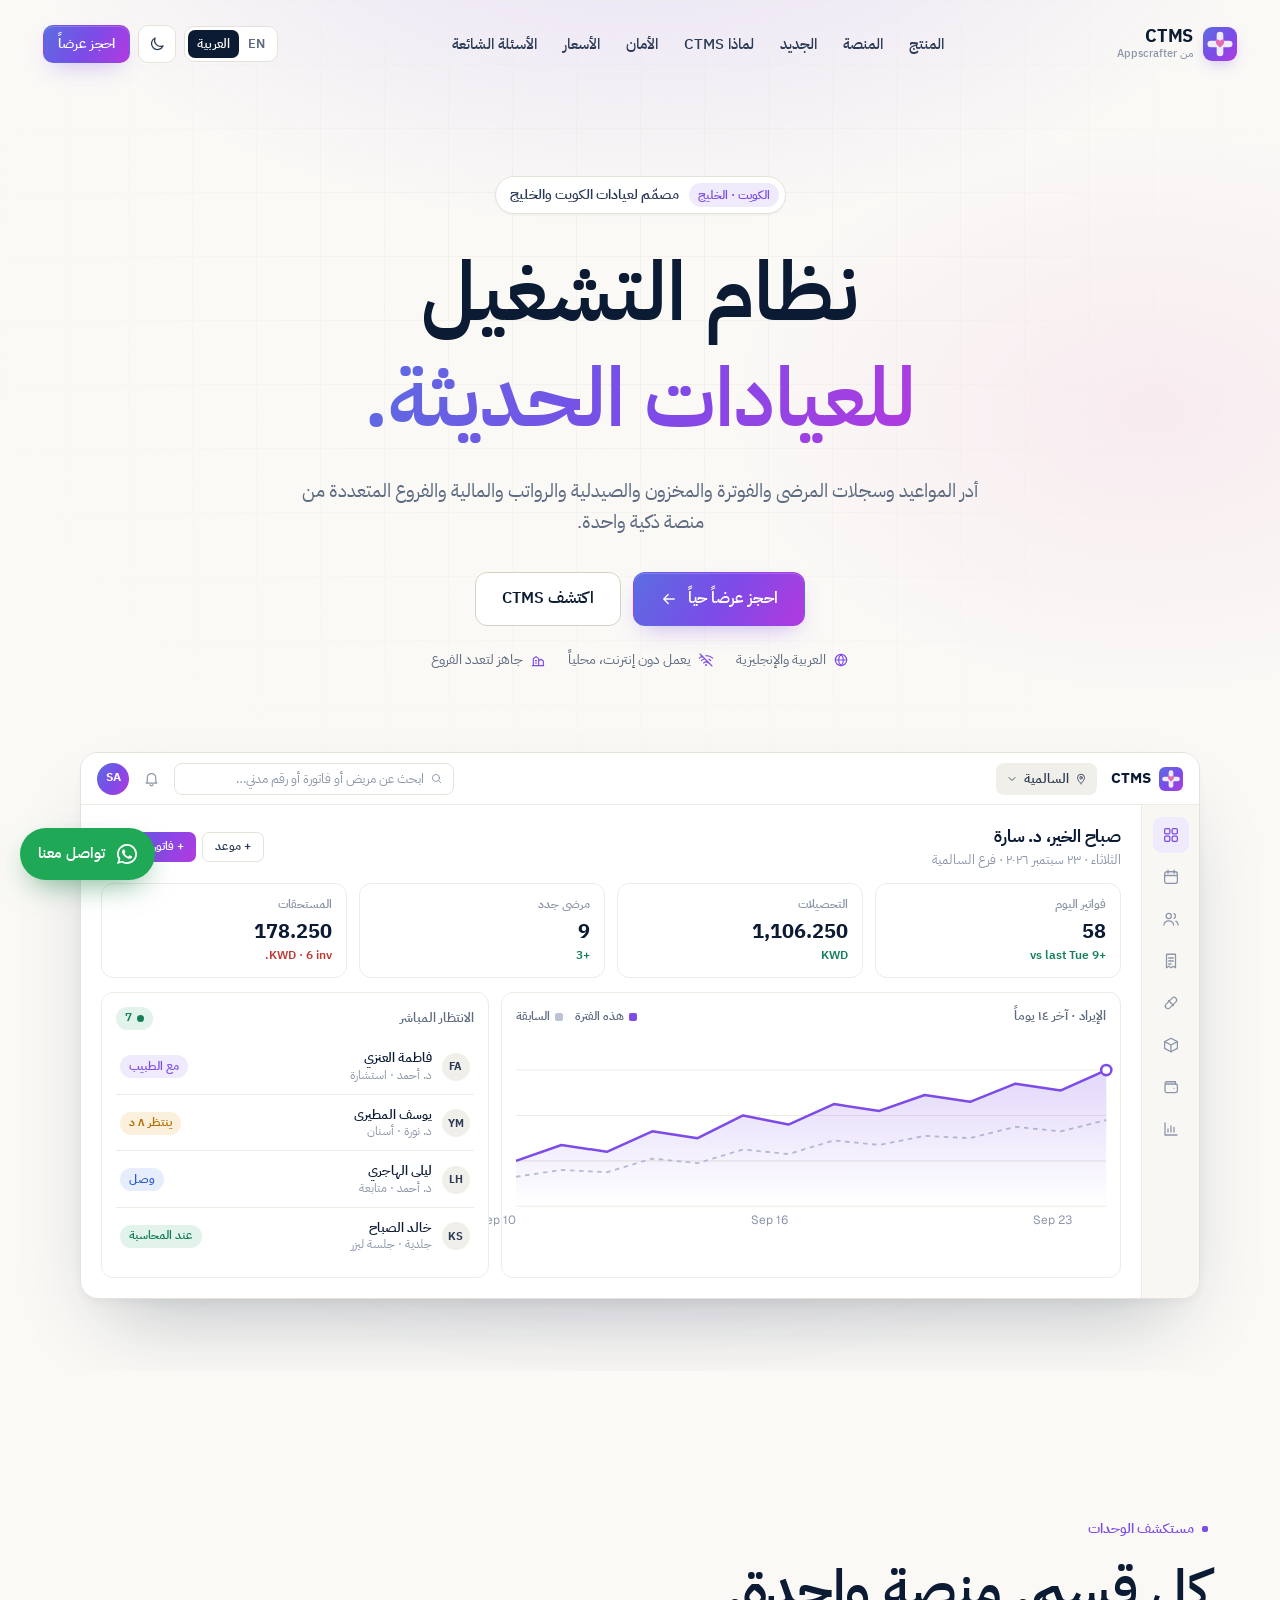
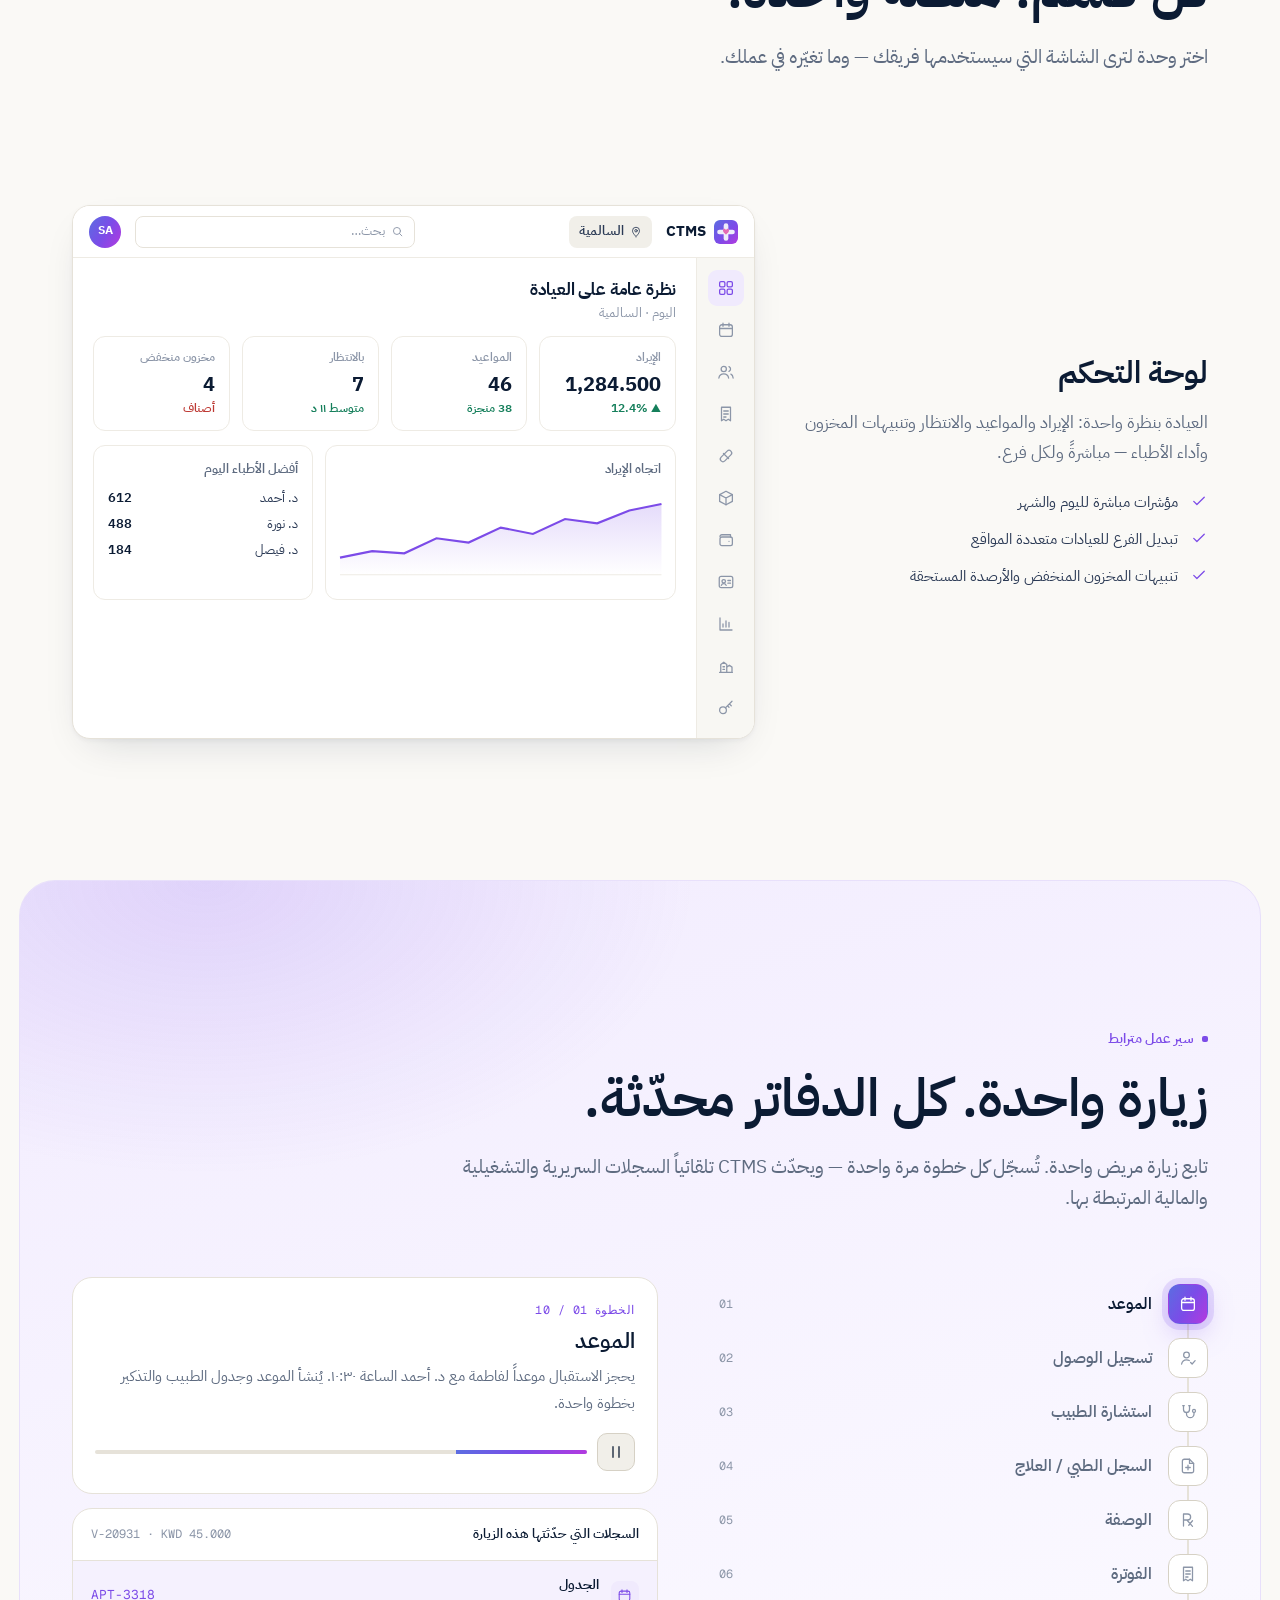
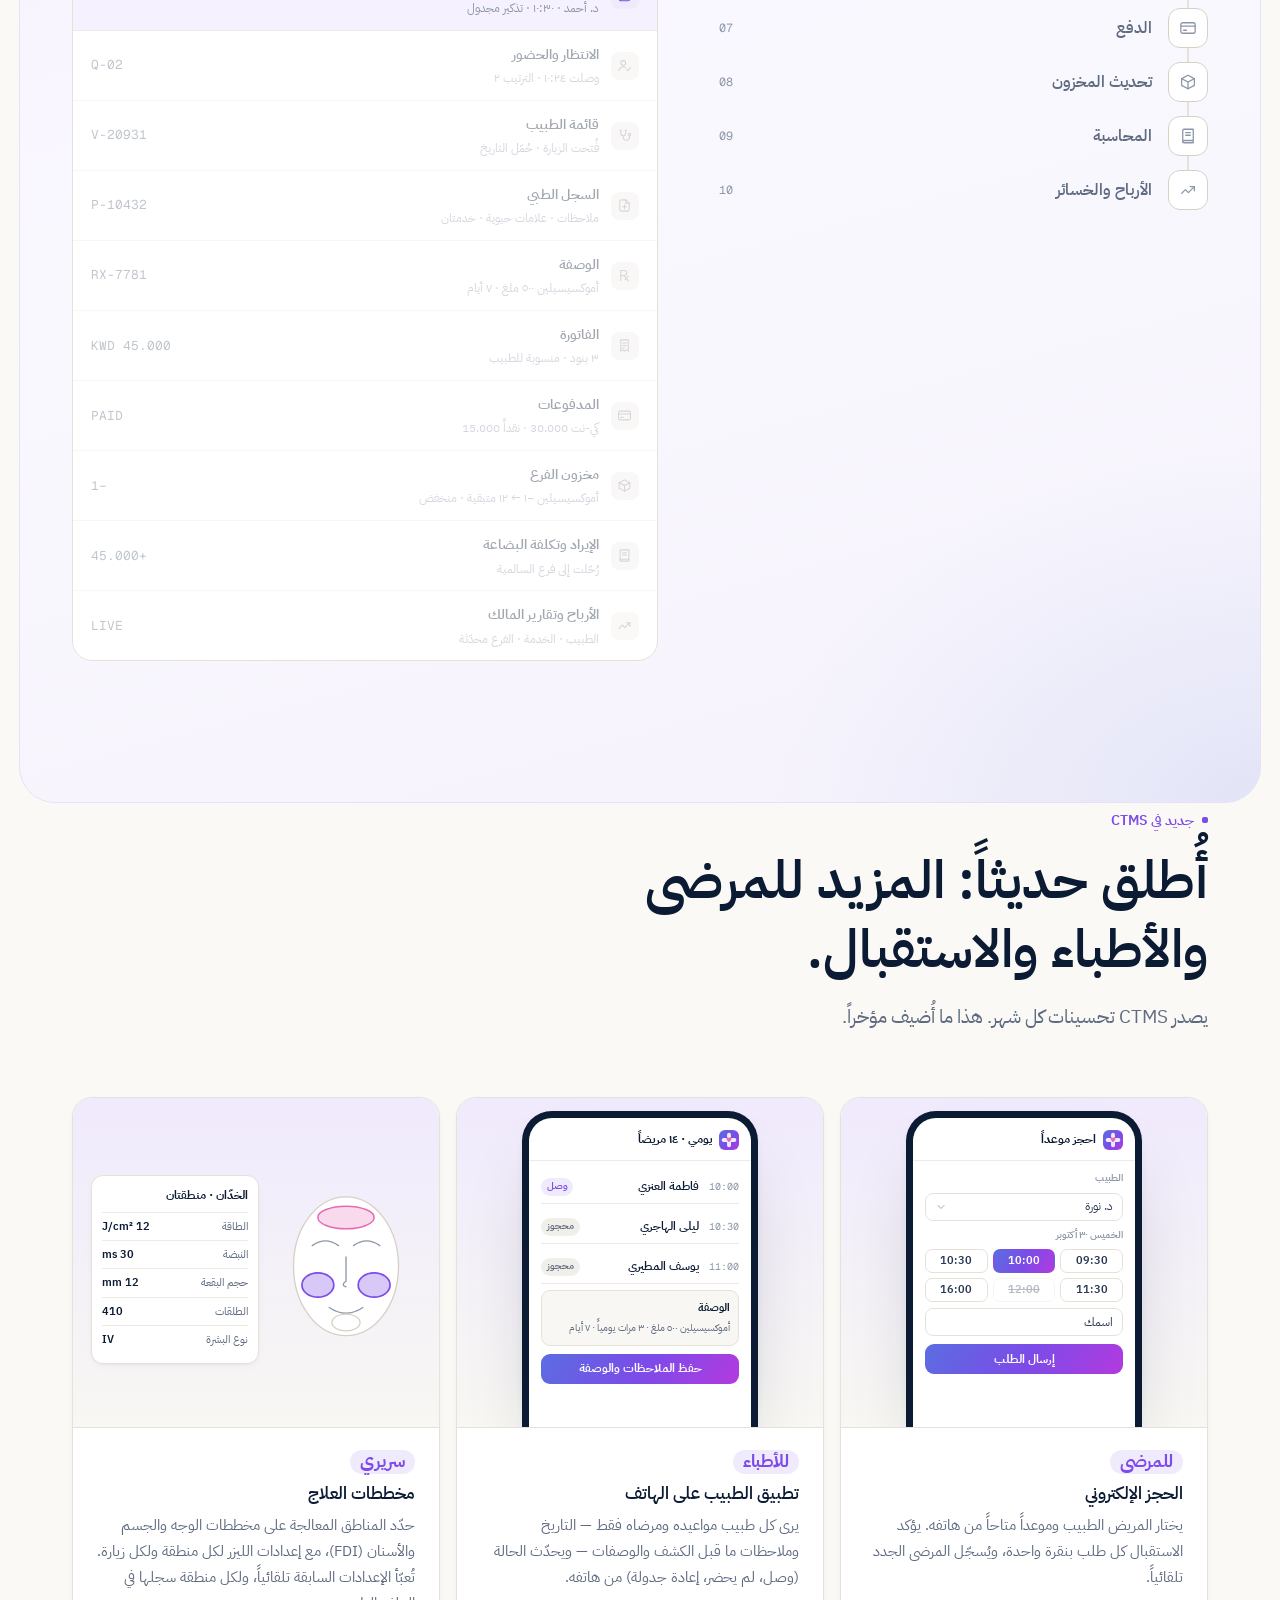
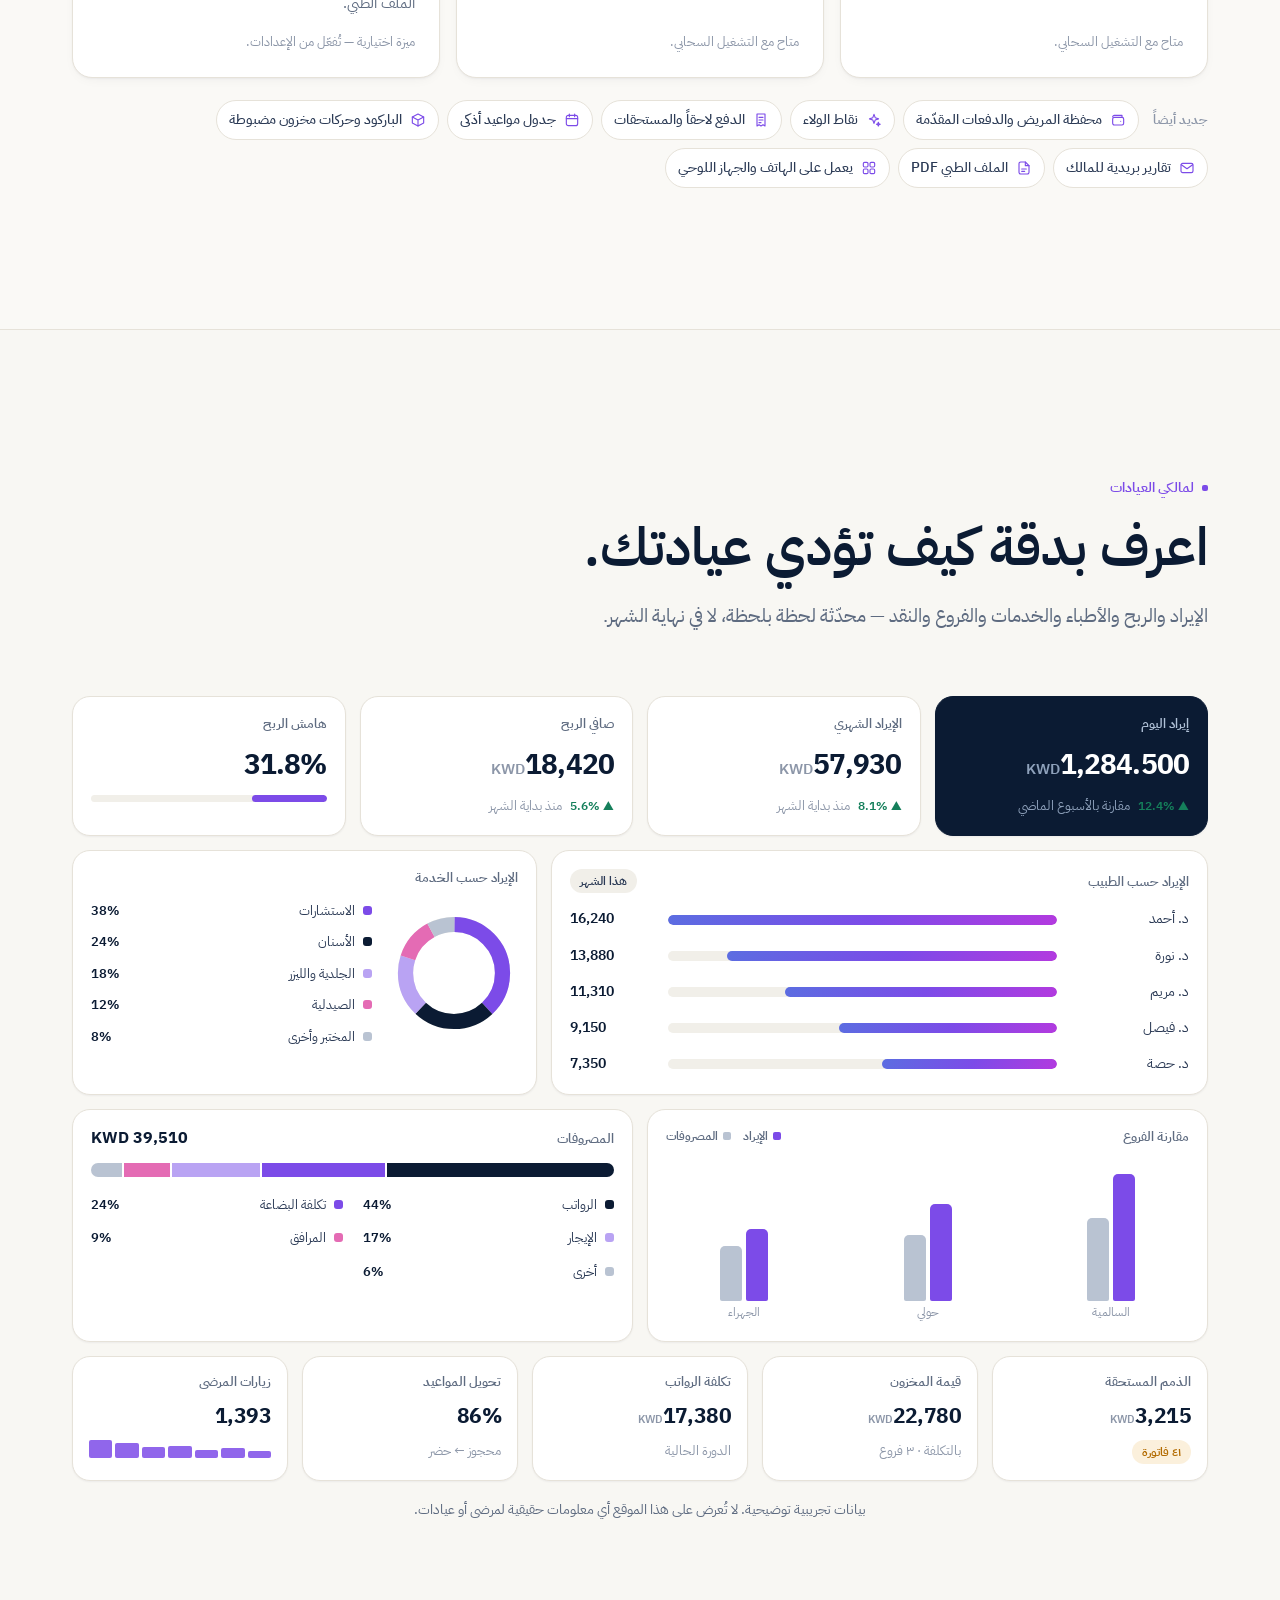
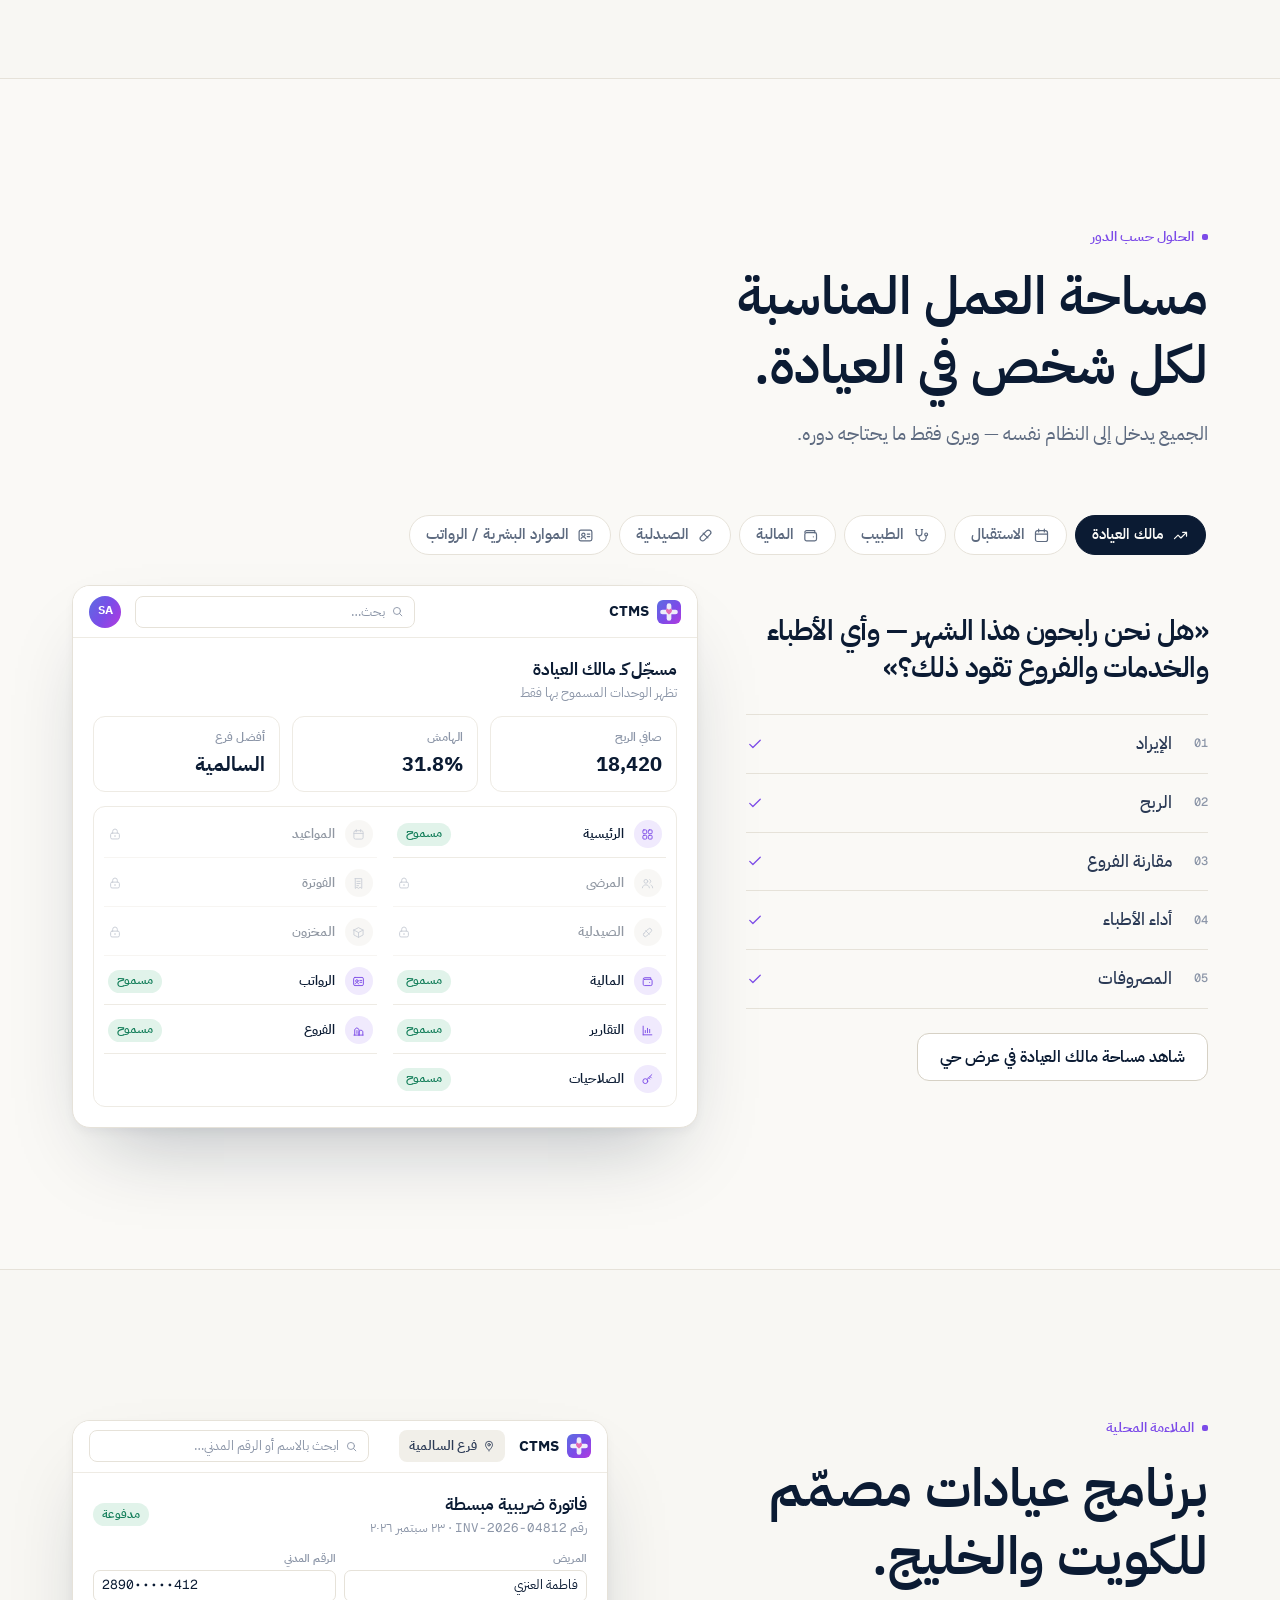
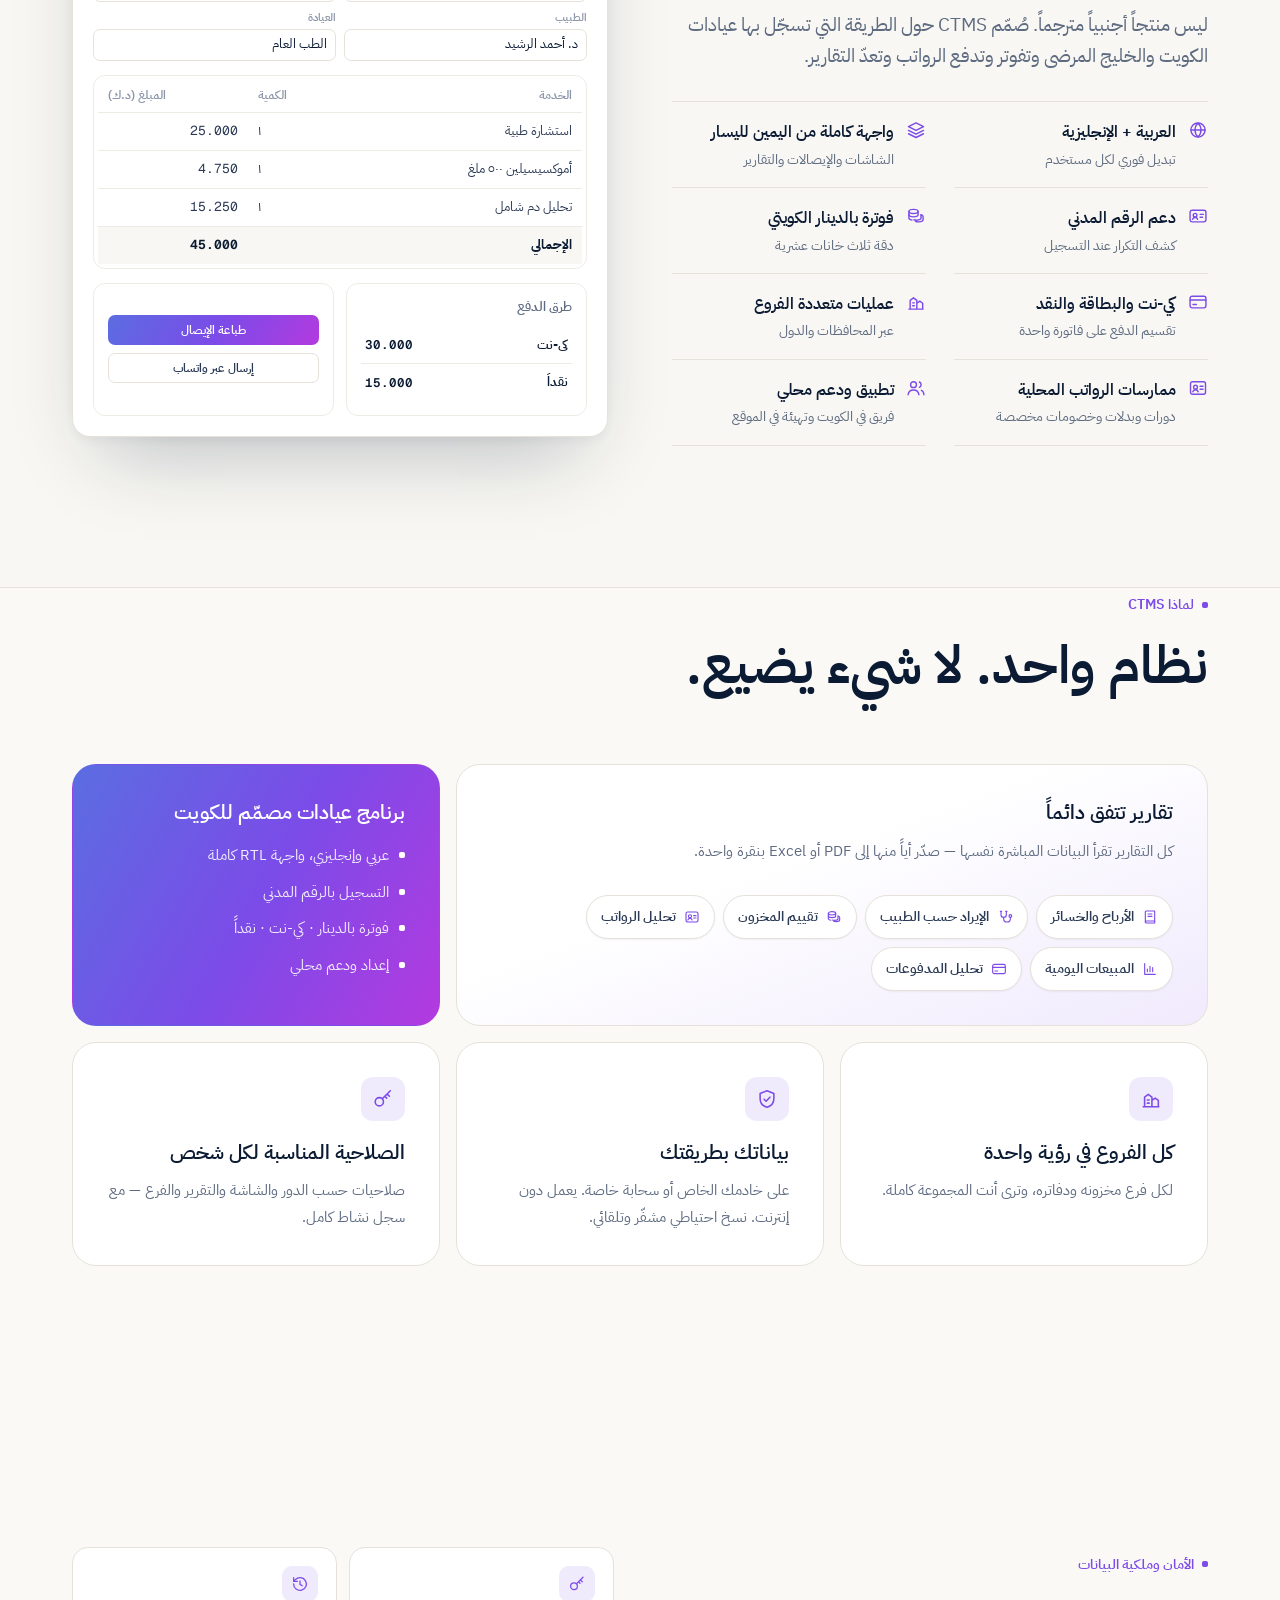
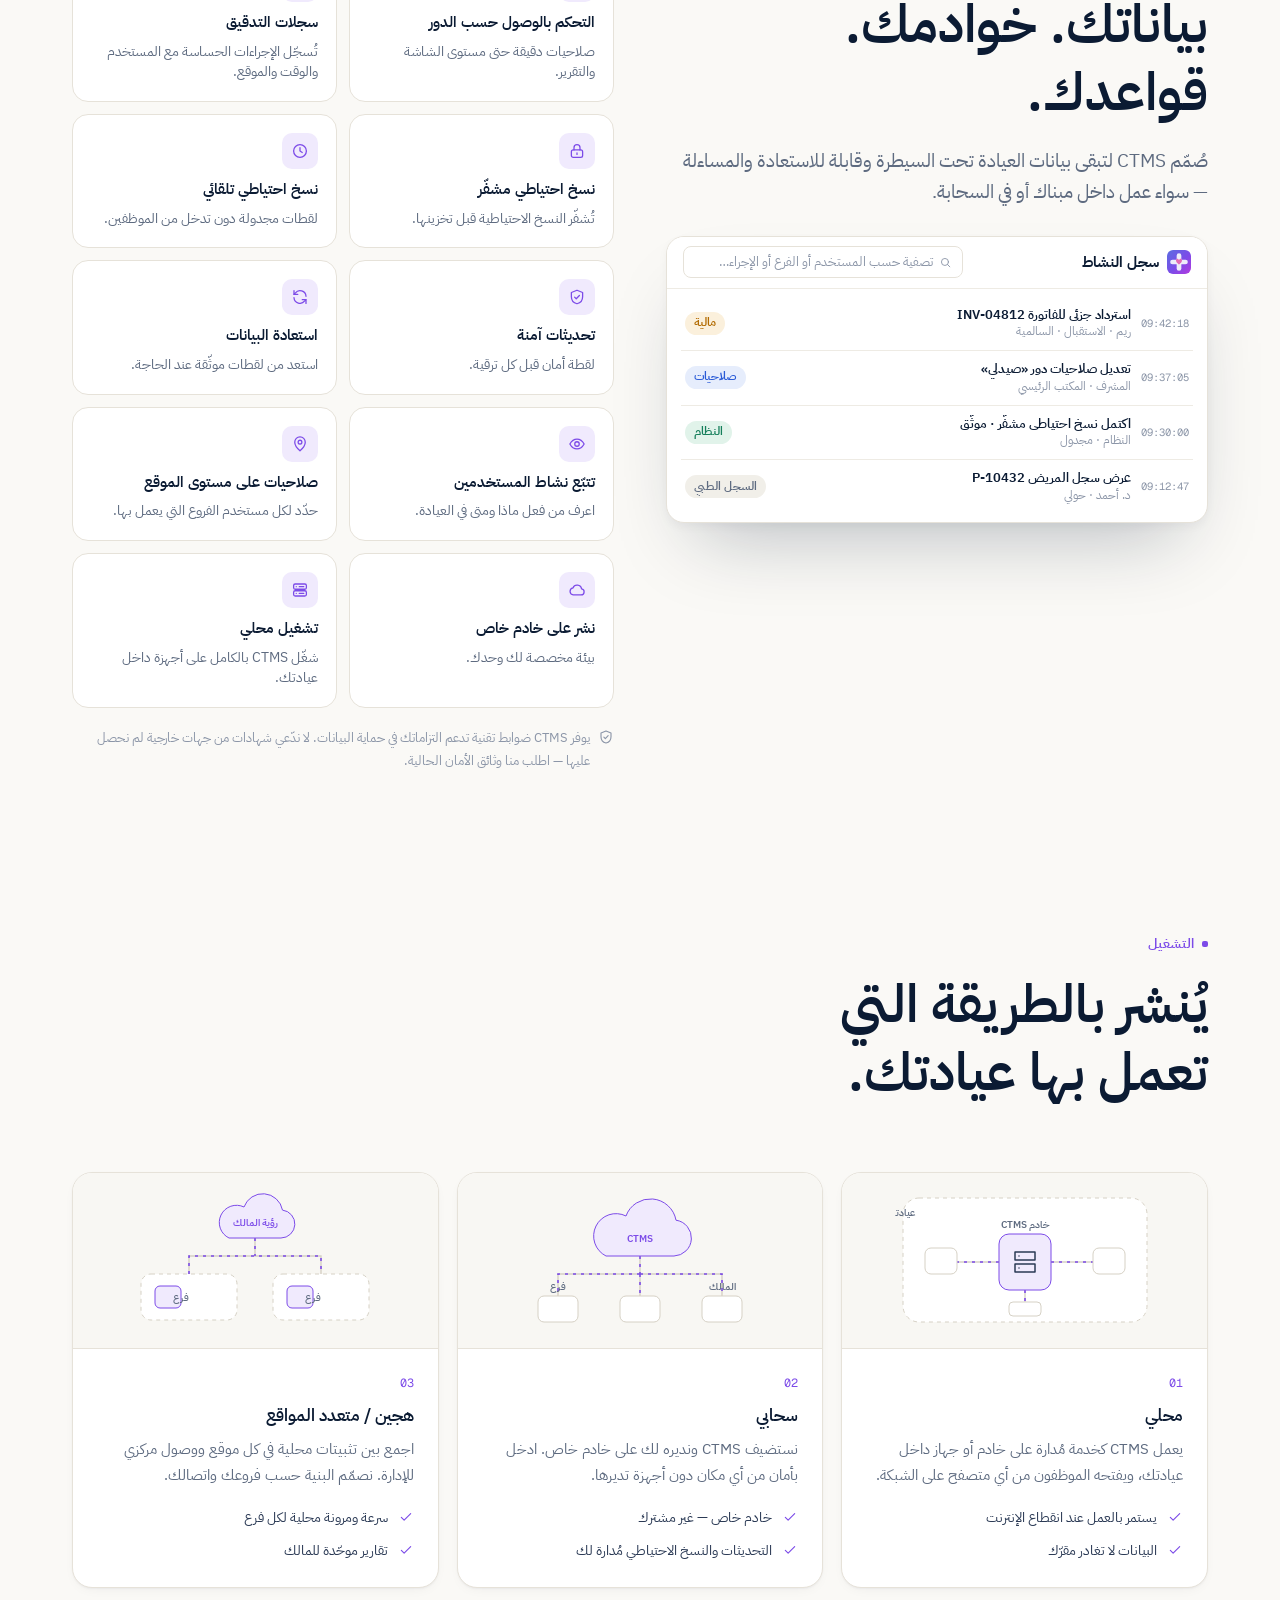
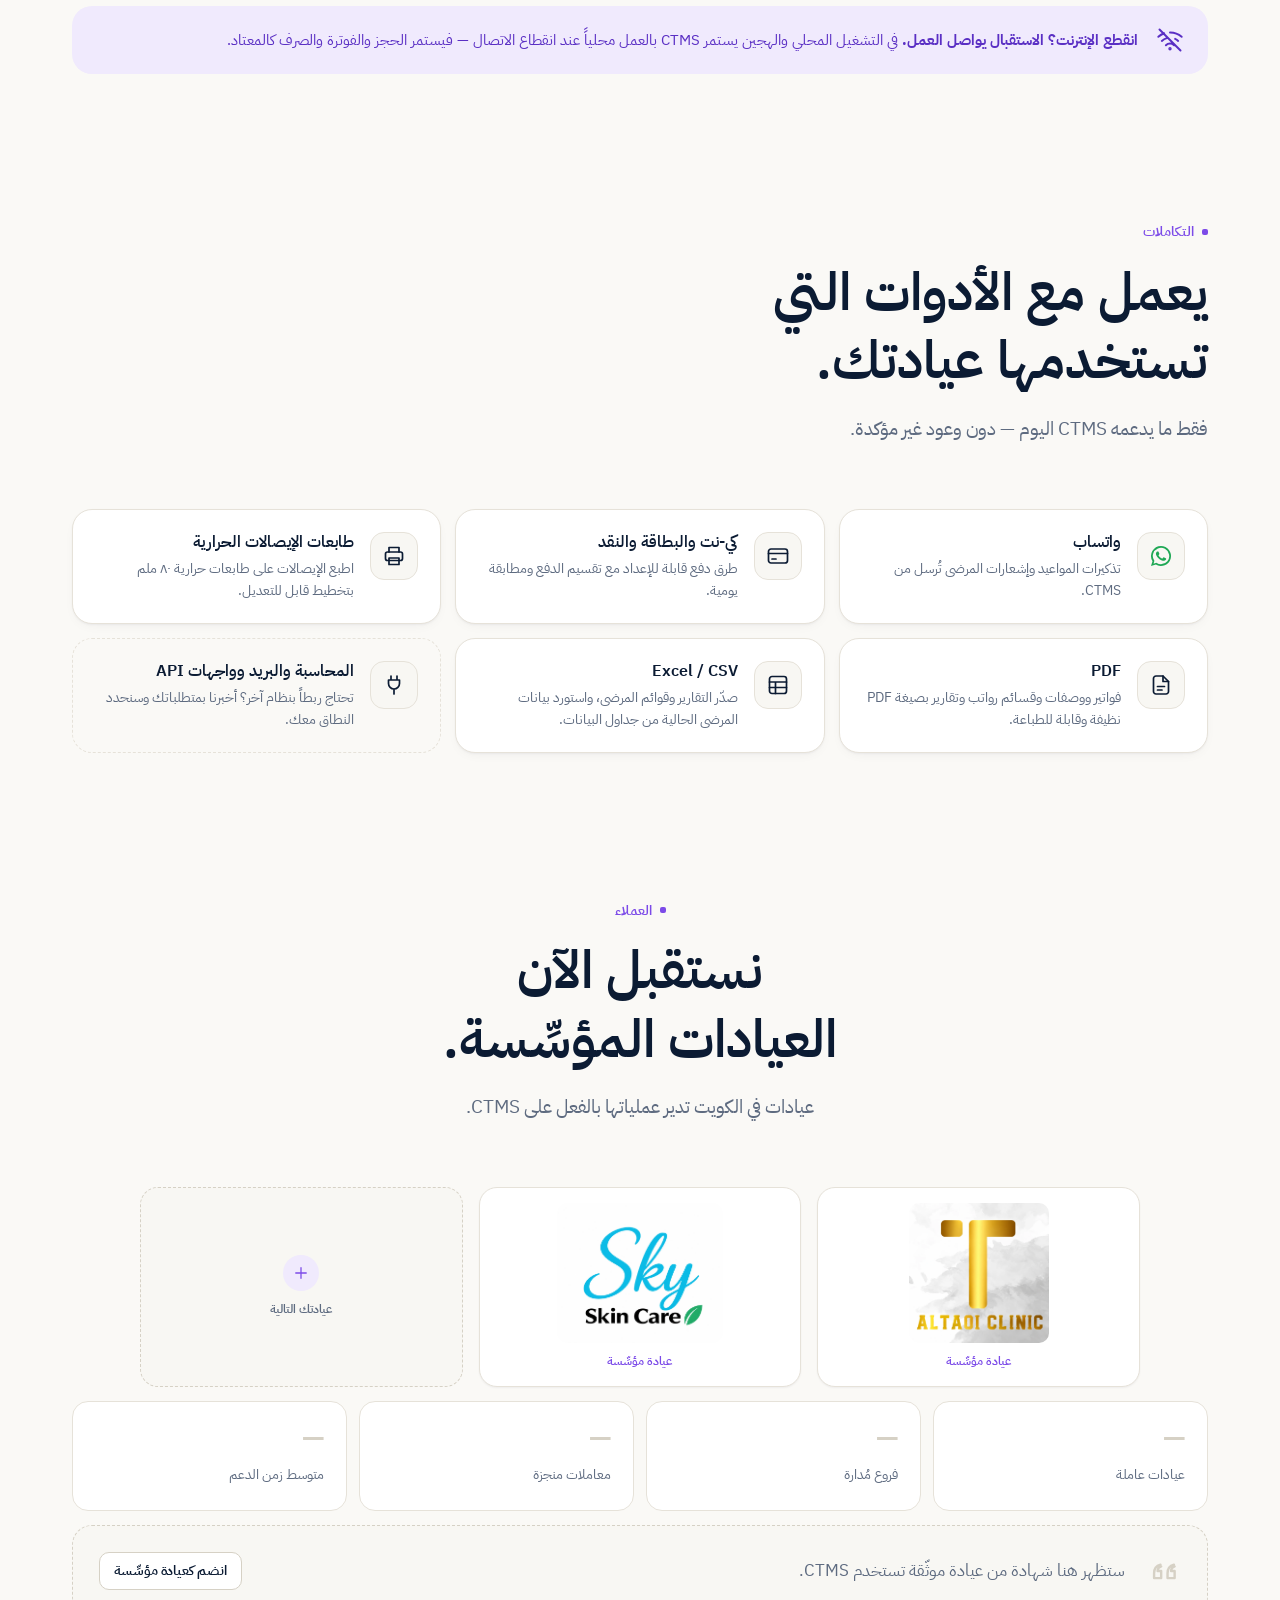
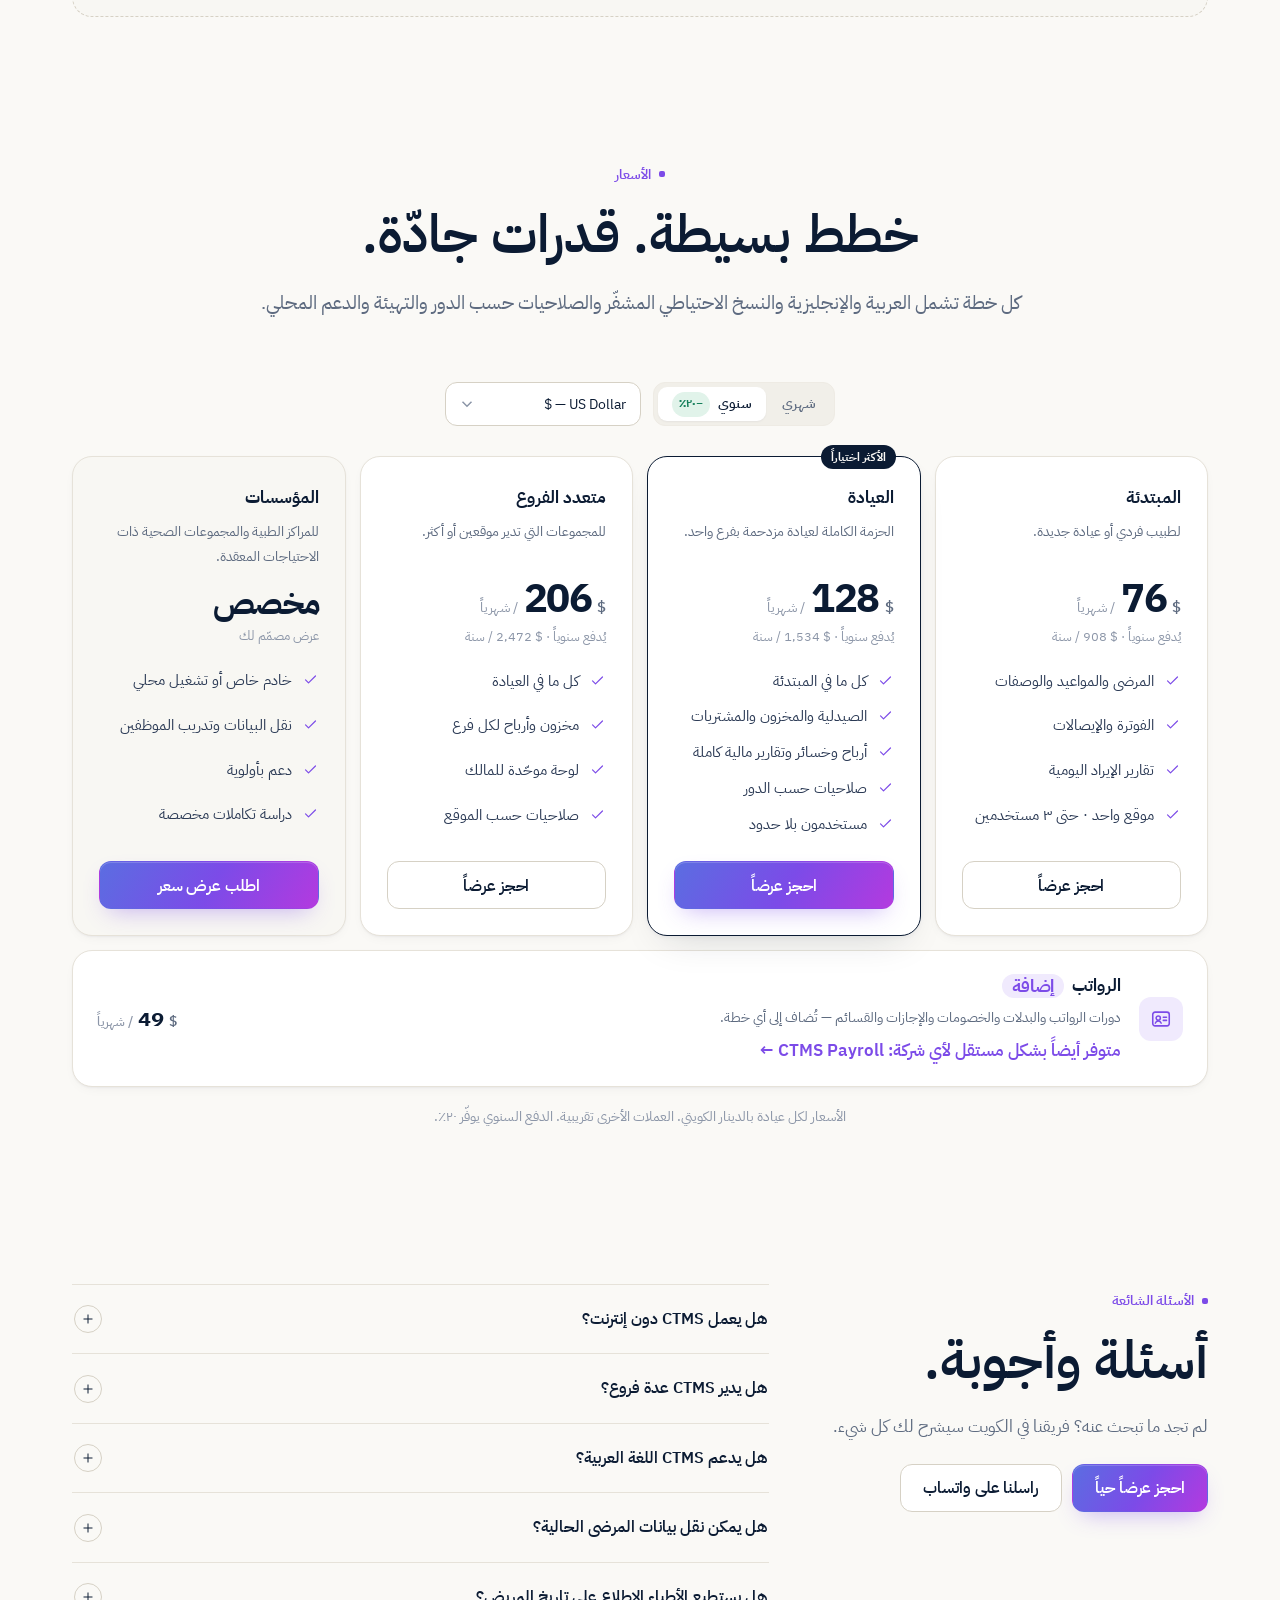
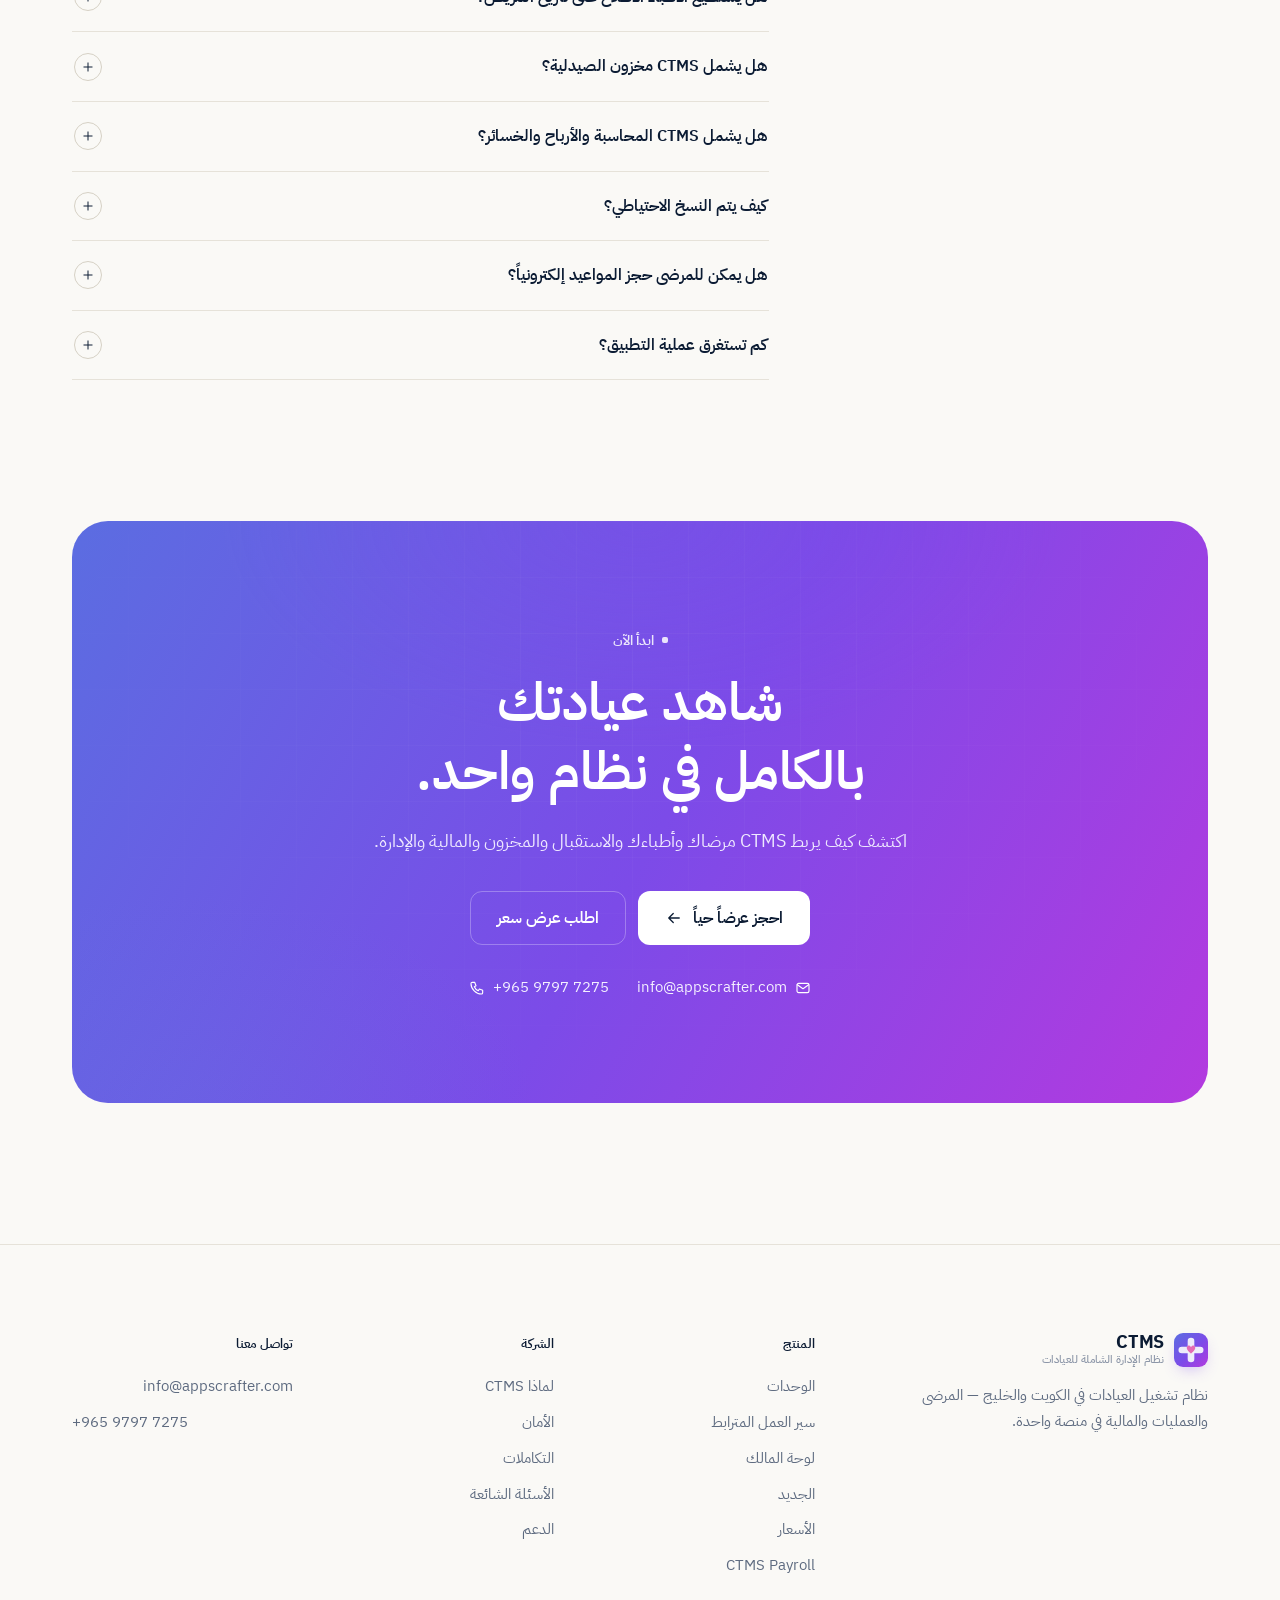
==== commit 45e4c209: "Restore customer section as before (founding clinic cards, stats, testimonial); drop hero logo strip" ====
--- a/ar/index.html
+++ b/ar/index.html
@@ -31,8 +31,8 @@
 <link rel="preconnect" href="https://fonts.googleapis.com">
 <link rel="preconnect" href="https://fonts.gstatic.com" crossorigin>
 <link rel="stylesheet" href="https://fonts.googleapis.com/css2?family=Baloo+2:wght@800&family=Geist:wght@400;500;600;700&family=Geist+Mono:wght@400;500&family=IBM+Plex+Sans+Arabic:wght@400;500;600;700&display=swap">
-<link rel="stylesheet" href="../assets/ctms.css?v=202610261931">
-<link rel="stylesheet" href="../assets/site.css?v=202610261931">
+<link rel="stylesheet" href="../assets/ctms.css?v=202610261935">
+<link rel="stylesheet" href="../assets/site.css?v=202610261935">
 <script>document.documentElement.classList.remove('no-js');try{var t=localStorage.getItem('ctms-theme');if(t)document.documentElement.setAttribute('data-theme',t);}catch(e){}</script>
 <script type="application/ld+json">
 {"@context":"https://schema.org","@type":"SoftwareApplication","name":"CTMS — Clinic Top Management System","applicationCategory":"BusinessApplication","applicationSubCategory":"Clinic management software","operatingSystem":"Windows, Web browser","inLanguage":["en","ar"],"description":"Clinic operating system for Kuwait and the GCC: appointments, patient records, billing, pharmacy, inventory, payroll, finance and multi-branch reporting.","url":"https://ctms.website/","offers":{"@type":"Offer","priceCurrency":"KWD","price":"29","availability":"https://schema.org/InStock"},"publisher":{"@type":"Organization","name":"Appscrafter","email":"info@appscrafter.com","telephone":"+965 9797 7275","areaServed":["KW","SA","AE","QA","BH","OM"]}}
@@ -249,11 +249,6 @@
         <div class="float f6"><div class="fl-h"><span class="fl-ic warn"><svg class="ico"><use href="#i-box"/></svg></span><span data-i18n="fl4">مخزون منخفض</span></div><b style="font-size:14px" data-i18n="fl4b">أموكسيسيلين ٥٠٠ ملغ</b><div class="fl-sub"><span class="pill warn" data-i18n="fl4s">١٢ متبقية · أعد الطلب</span></div></div>
       </div>
     </div>
-    <div class="logos reveal">
-      <span data-i18n="lg_lbl">تثق به عياداتنا المؤسِّسة في الكويت</span>
-      <img src="../assets/clients/al-taqi-clinic.webp" alt="Al Taqi Clinic" width="1254" height="1254" loading="lazy" decoding="async">
-      <img src="../assets/clients/sky-skin-care.webp" alt="Sky Skin Care" width="1370" height="1149" loading="lazy" decoding="async">
-    </div>
   </div>
 </section>
 
@@ -708,6 +703,35 @@
   </div>
 </section>
 
+<!-- ============================ 16. CUSTOMER PROOF (placeholders) ============================ -->
+<!-- TODO: replace placeholders with verified logos, statistics and testimonials. Do not publish invented figures. -->
+<section class="section" style="padding-top:0" id="customers">
+  <div class="wrap">
+    <div class="sec-head center reveal">
+      <span class="eyebrow" data-i18n="pf_eb">العملاء</span>
+      <h2 class="t-h2" data-i18n="pf_h2">نستقبل الآن العيادات المؤسِّسة.</h2>
+      <p class="t-lead" data-i18n="pf_p">عيادات في الكويت تدير عملياتها بالفعل على CTMS.</p>
+    </div>
+    <!-- Founding clinics: drop logo files into assets/clients/ and swap the .cl-name span for <img src="../assets/clients/…" alt="…"> -->
+    <div class="proof-logos reveal" aria-label="Founding clinics using CTMS">
+      <div class="cl"><img src="../assets/clients/al-taqi-clinic.webp" alt="Al Taqi Clinic" width="1254" height="1254" loading="lazy" decoding="async"><small data-i18n="pf_tag">عيادة مؤسِّسة</small></div>
+      <div class="cl"><img src="../assets/clients/sky-skin-care.webp" alt="Sky Skin Care" width="1370" height="1149" loading="lazy" decoding="async"><small data-i18n="pf_tag">عيادة مؤسِّسة</small></div>
+      <button class="cl cl-next" type="button" data-demo data-kind="founding"><span class="cl-plus"><svg class="ico"><use href="#i-plus"/></svg></span><small data-i18n="pf_next">عيادتك التالية</small></button>
+    </div>
+    <div class="proof-stats reveal">
+      <div><b>—</b><span data-i18n="pf_s1">عيادات عاملة</span></div>
+      <div><b>—</b><span data-i18n="pf_s2">فروع مُدارة</span></div>
+      <div><b>—</b><span data-i18n="pf_s3">معاملات منجزة</span></div>
+      <div><b>—</b><span data-i18n="pf_s4">متوسط زمن الدعم</span></div>
+    </div>
+    <div class="proof-q reveal">
+      <svg class="ico"><use href="#i-quote"/></svg>
+      <p data-i18n="pf_q">ستظهر هنا شهادة من عيادة موثّقة تستخدم CTMS.</p>
+      <button class="btn btn-secondary btn-sm" type="button" data-demo data-kind="founding" data-i18n="pf_cta">انضم كعيادة مؤسِّسة</button>
+    </div>
+  </div>
+</section>
+
 <!-- ============================ 17. PRICING ============================ -->
 <section class="section" style="padding-top:0" id="pricing">
   <div class="wrap">
@@ -876,6 +900,6 @@
   </div>
 </div>
 
-<script src="../assets/app.js?v=202610261931" defer></script>
+<script src="../assets/app.js?v=202610261935" defer></script>
 </body>
 </html>
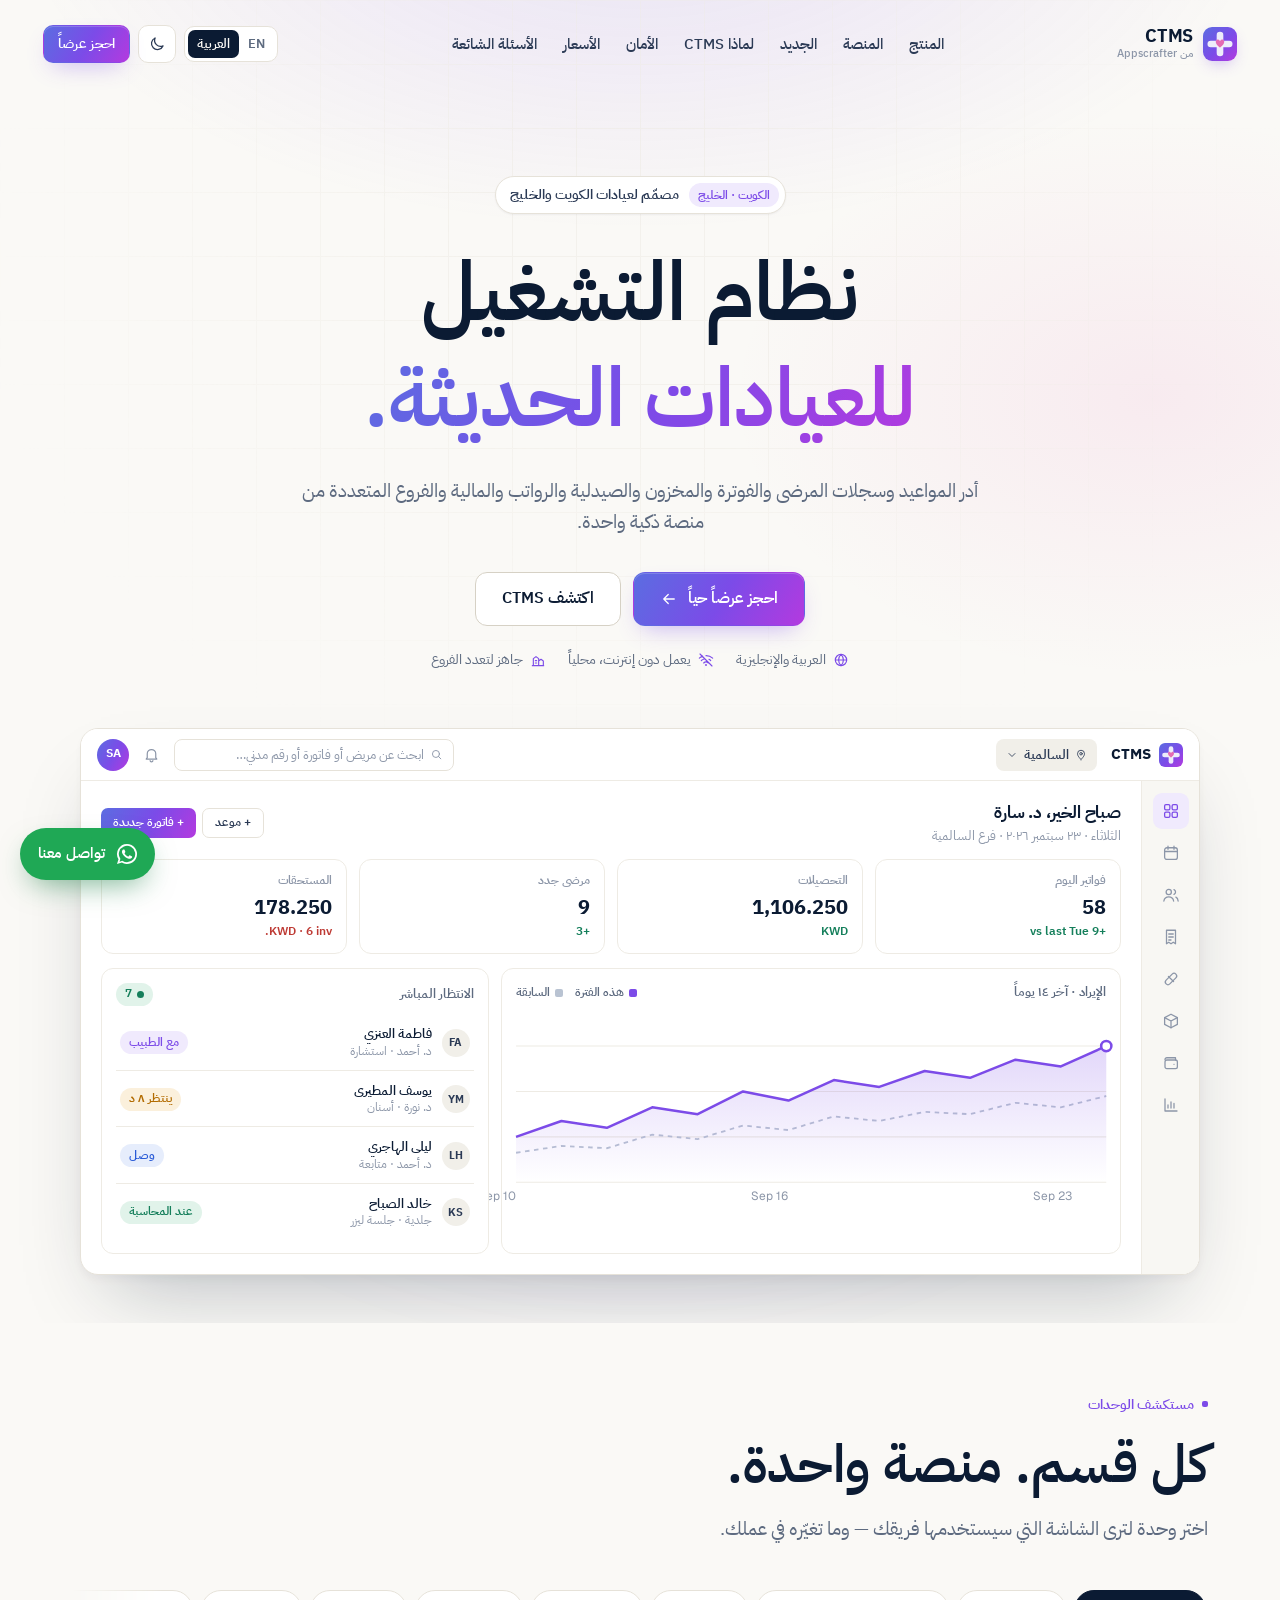
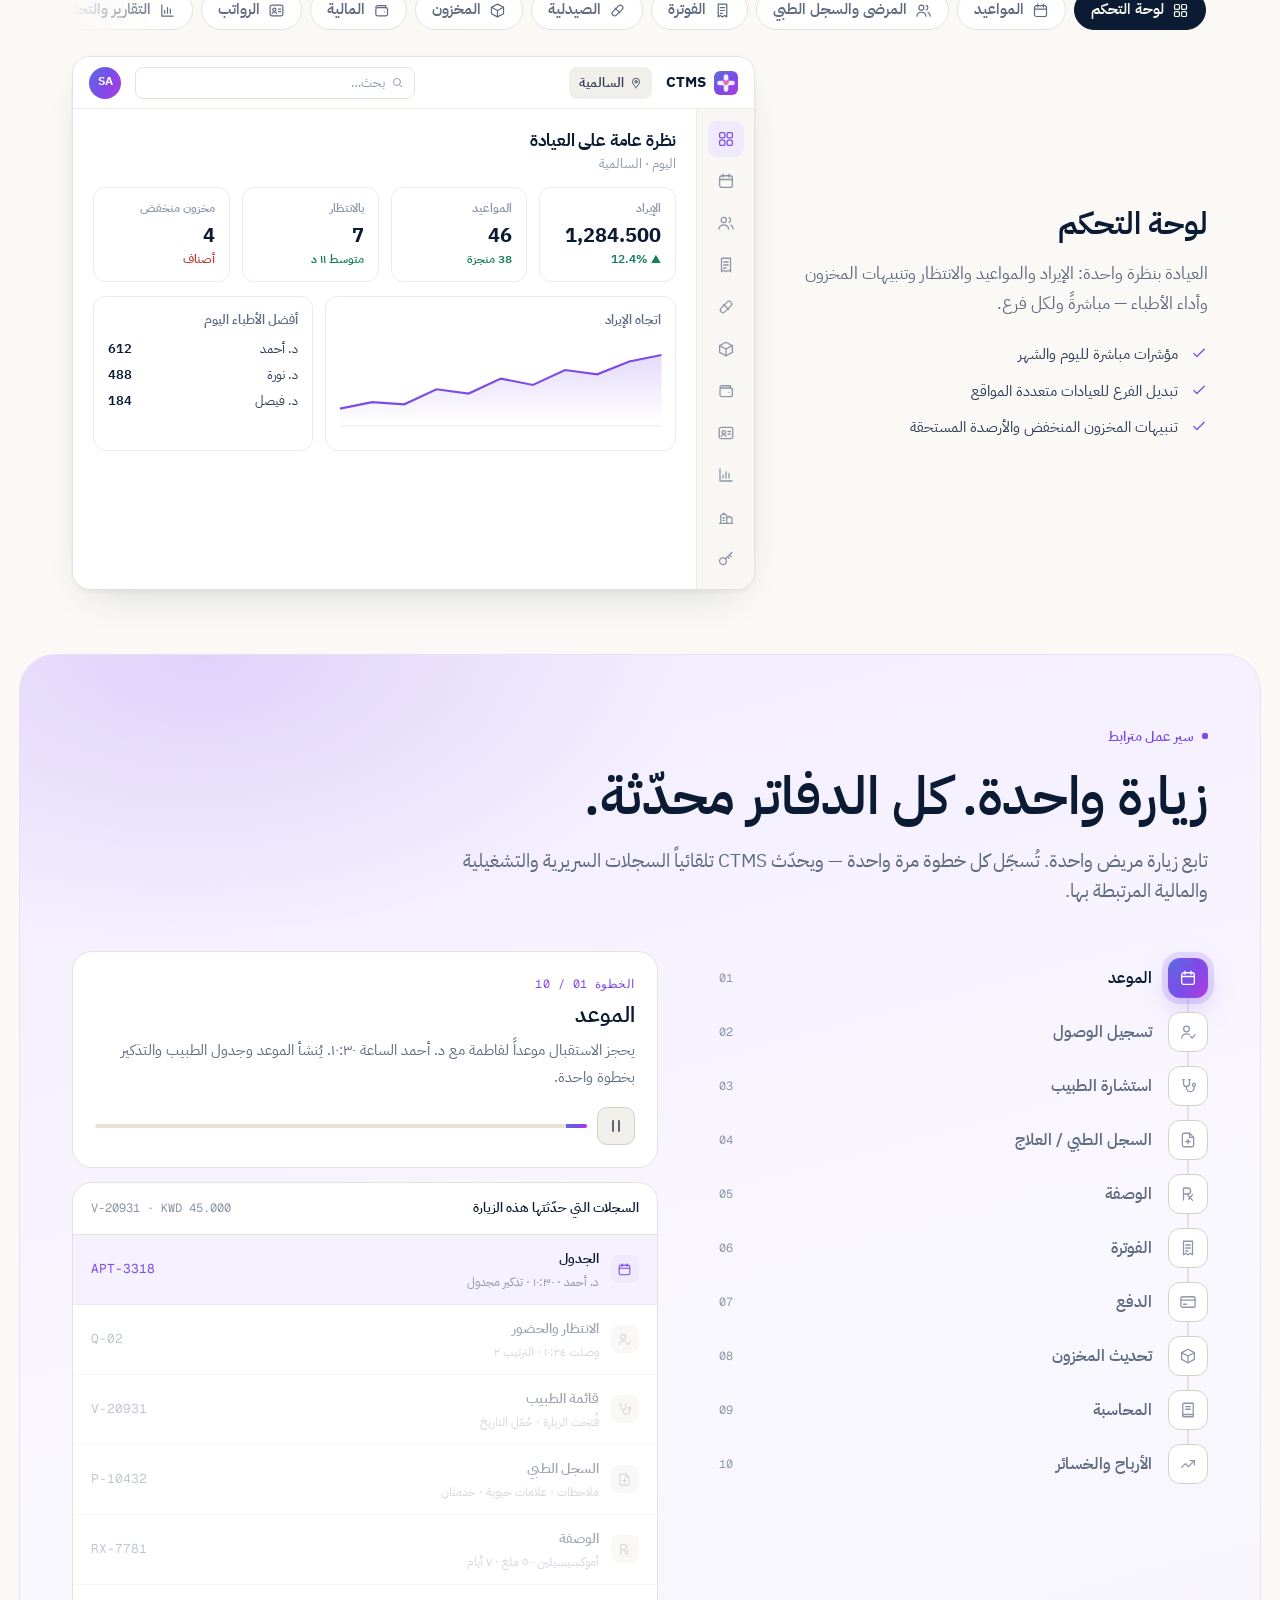
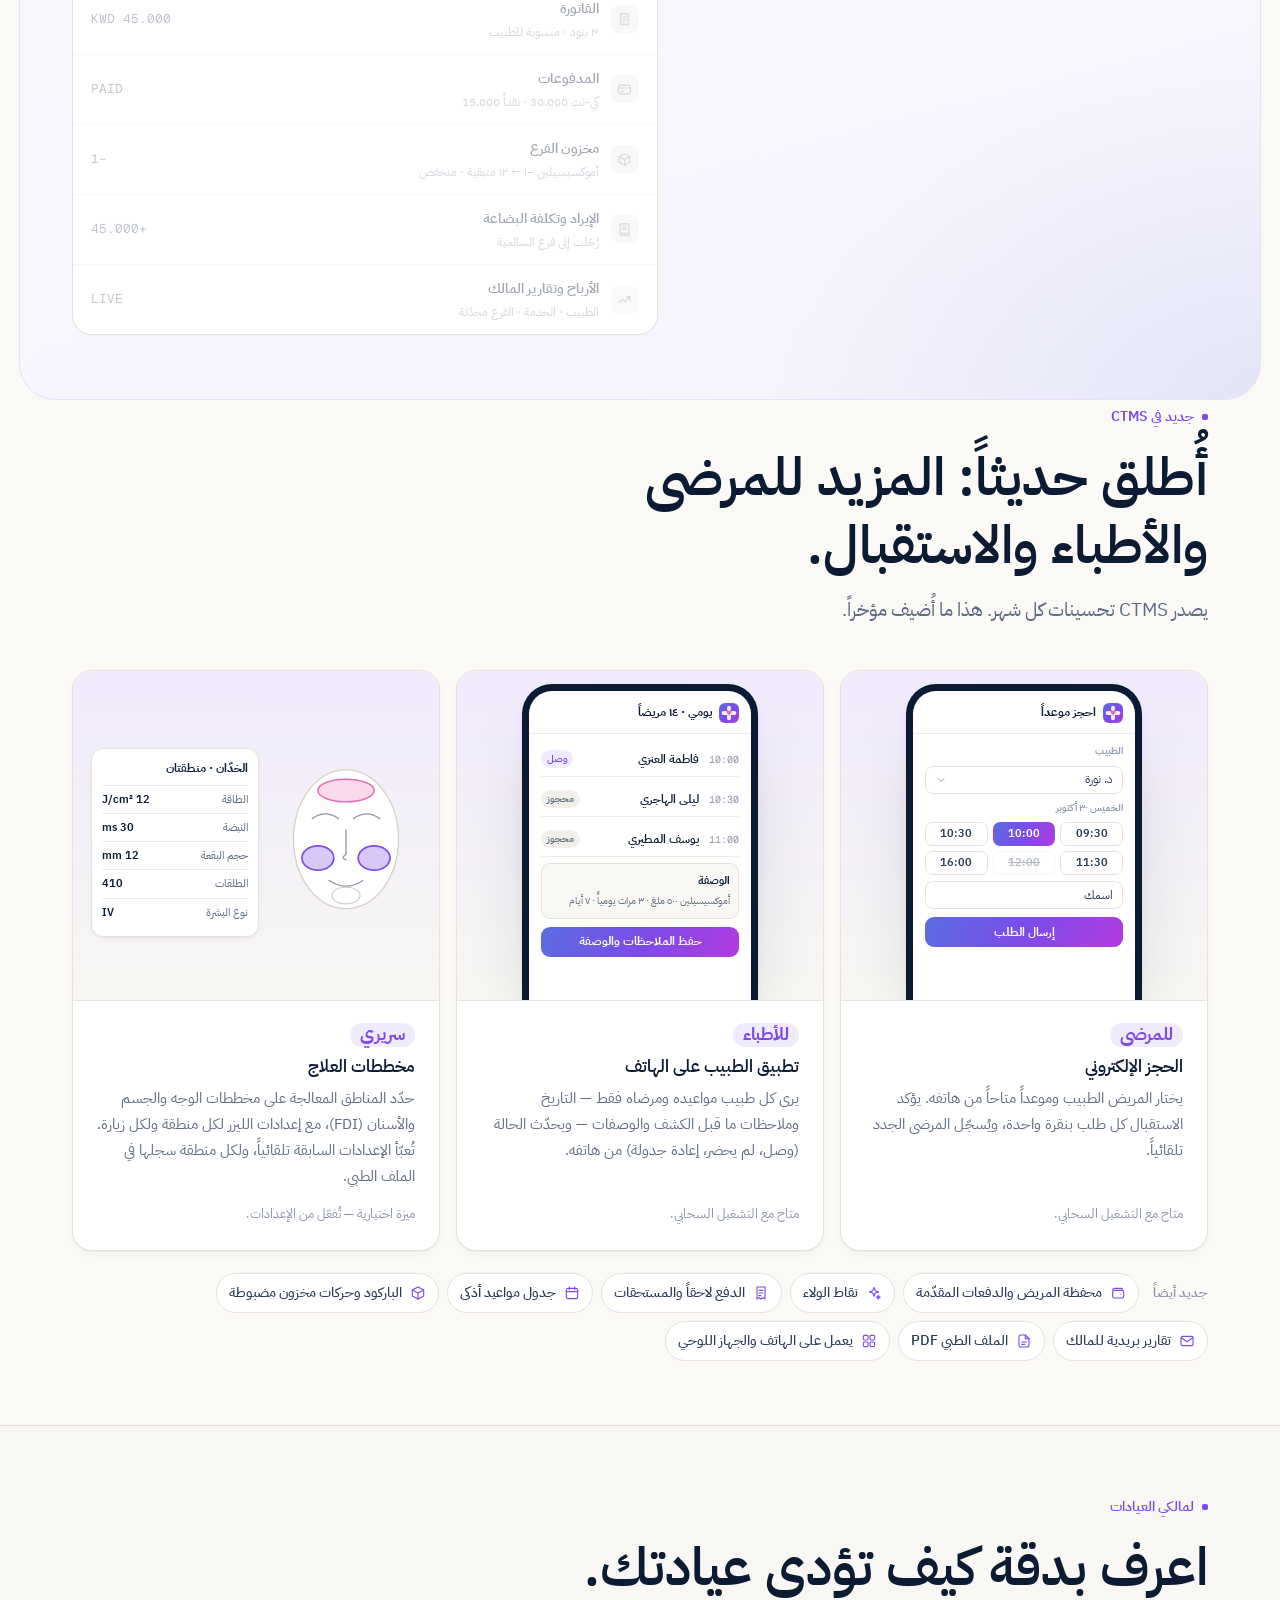
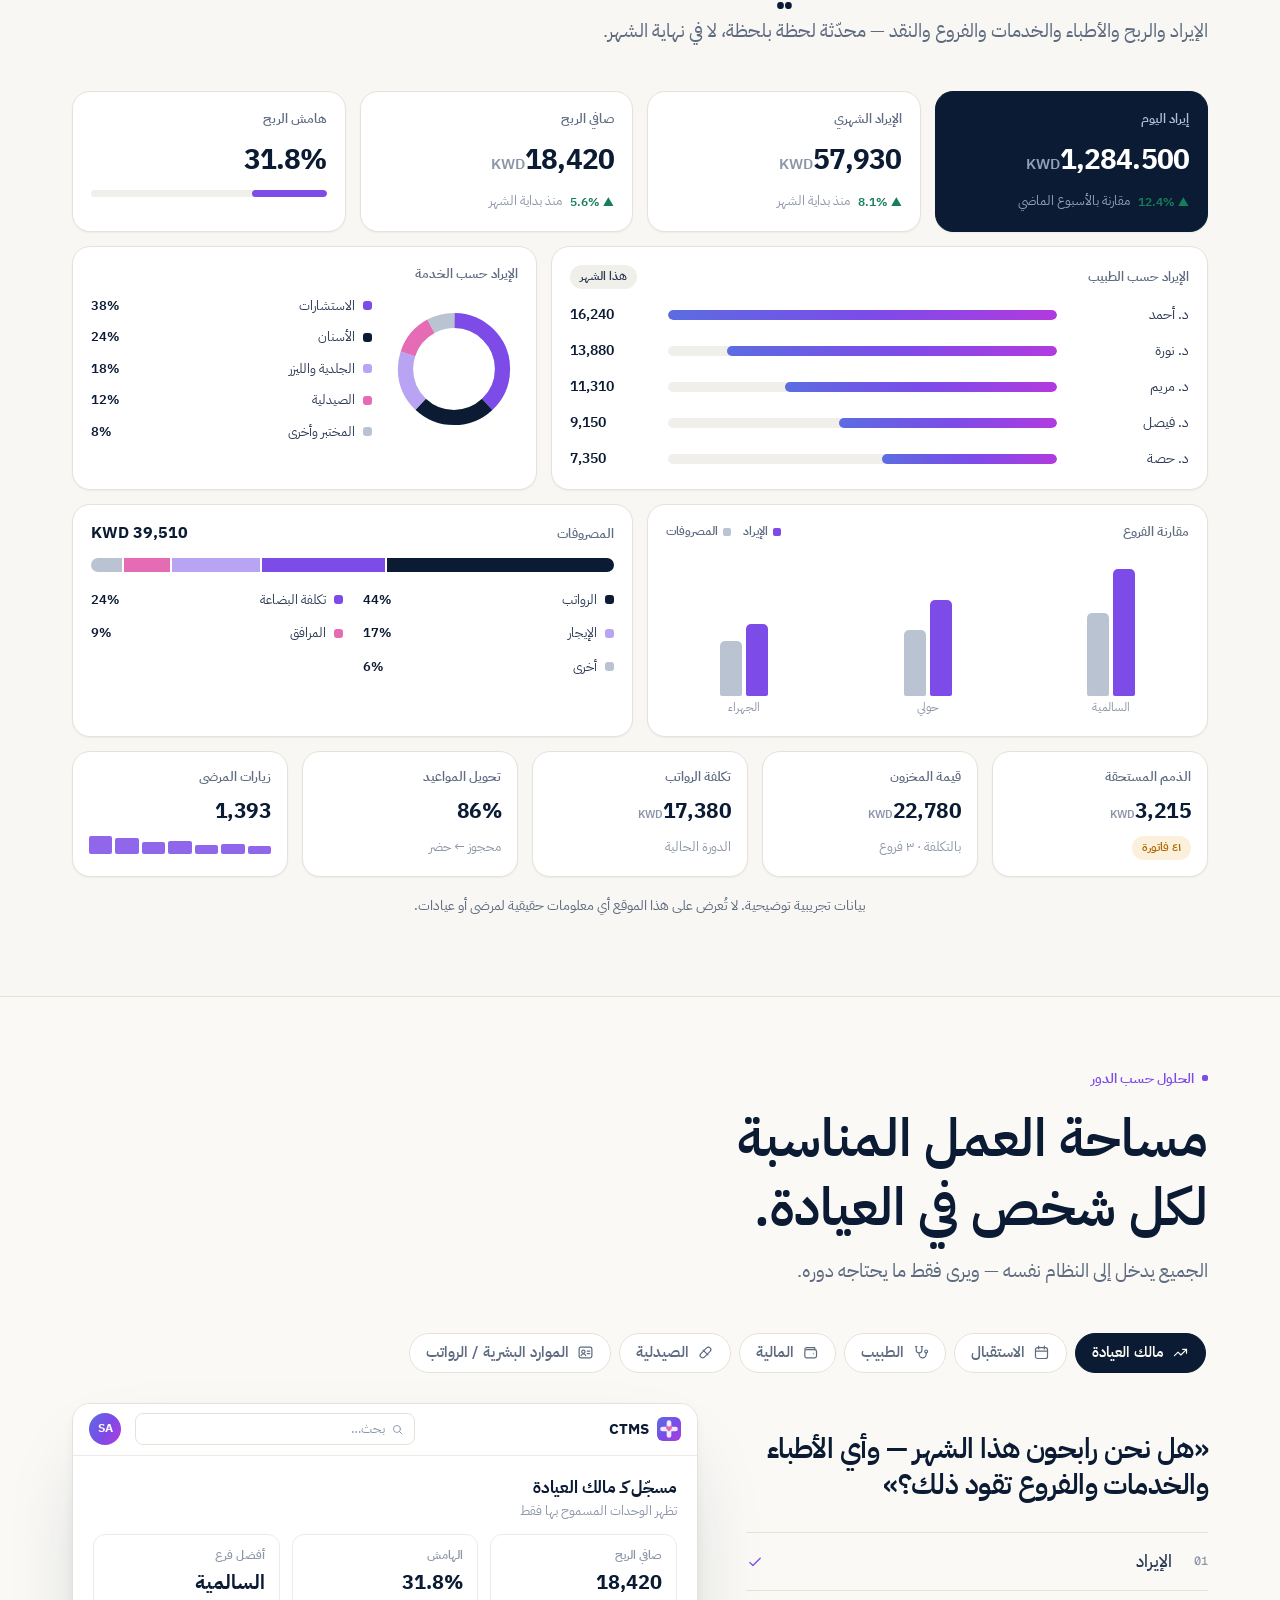
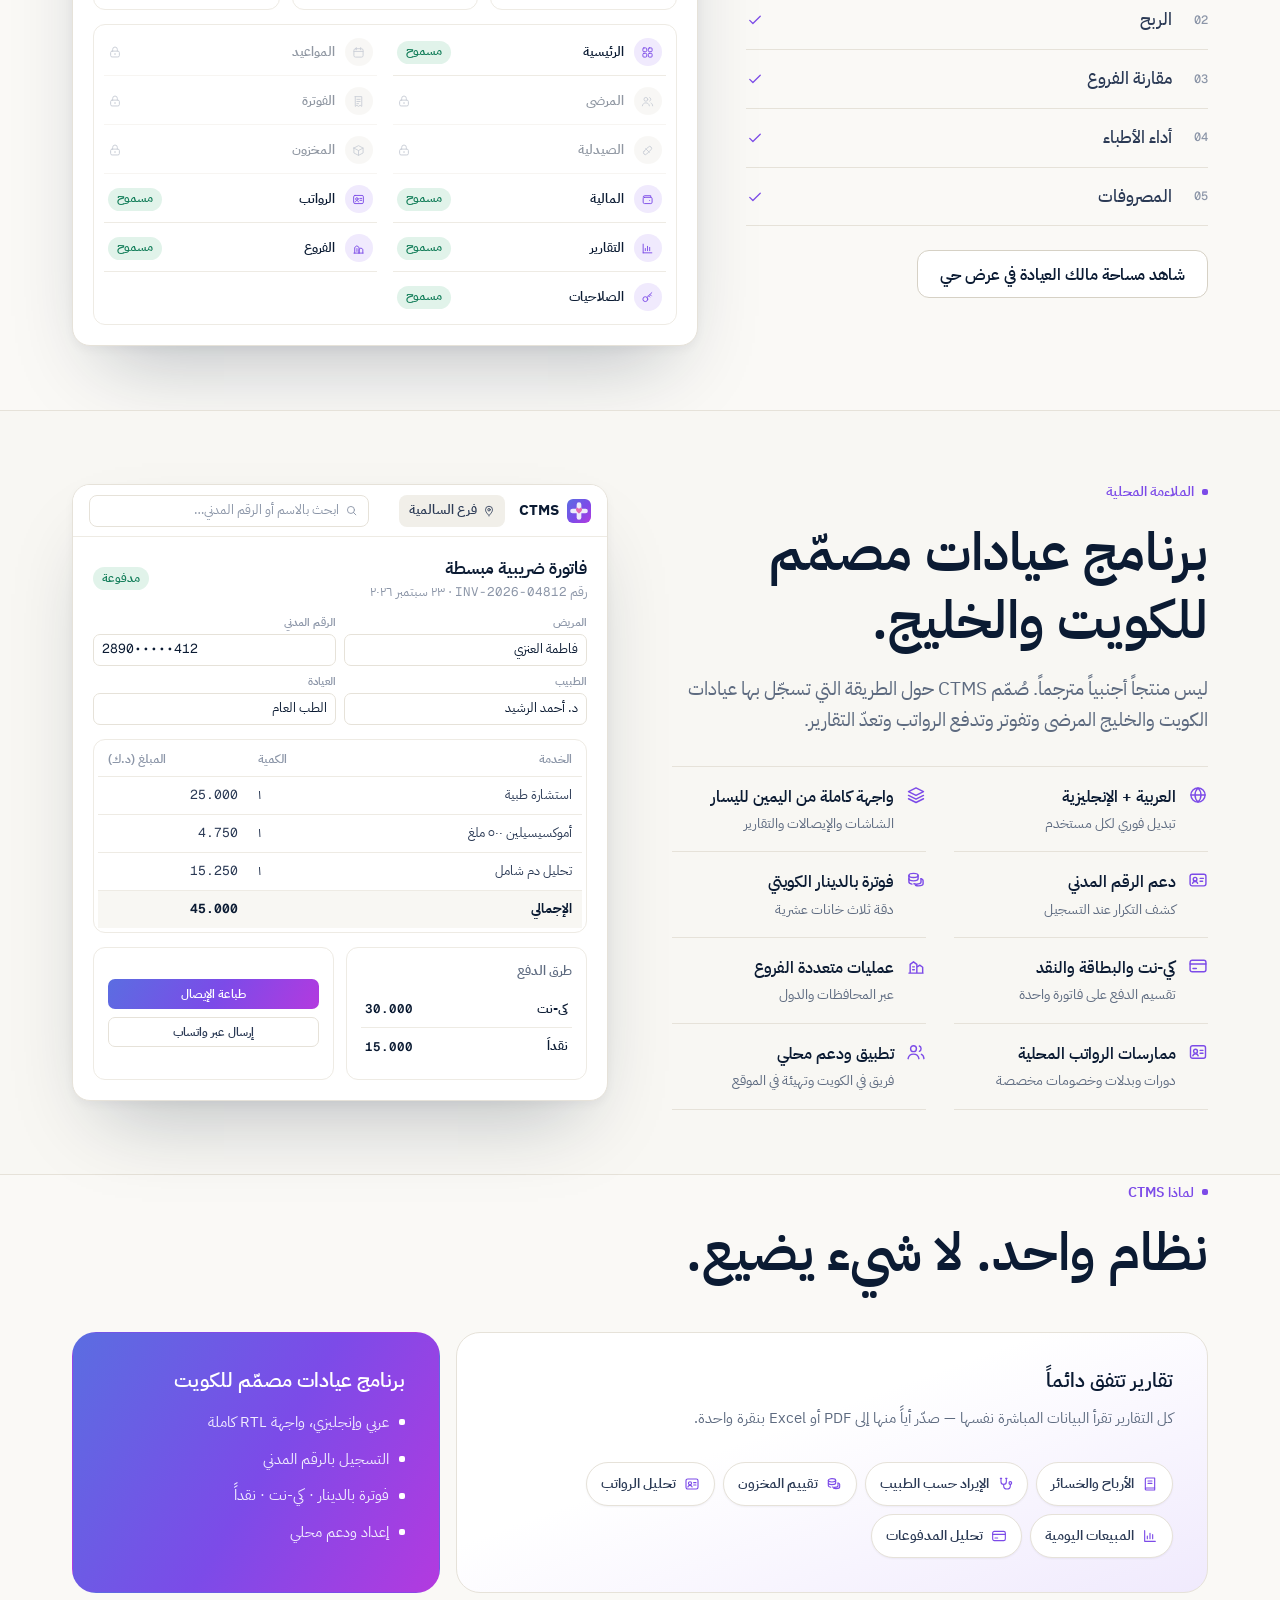
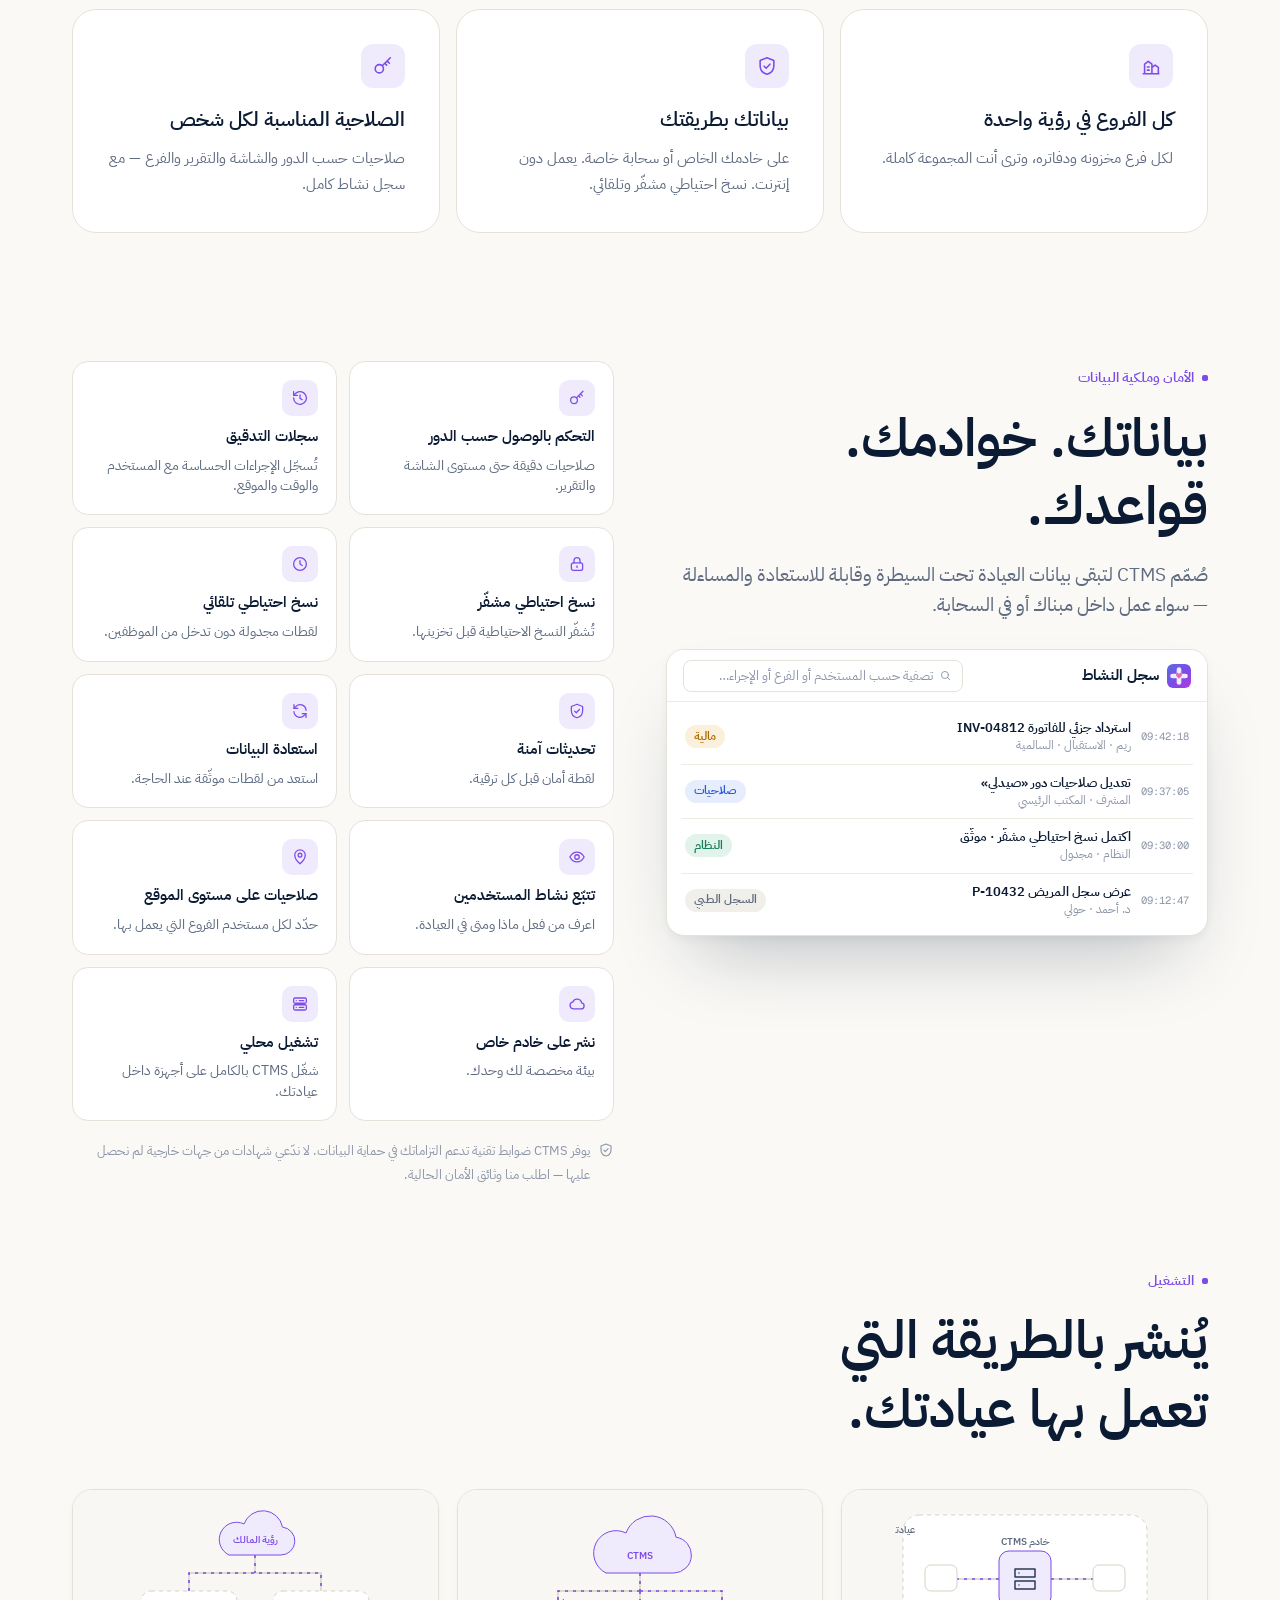
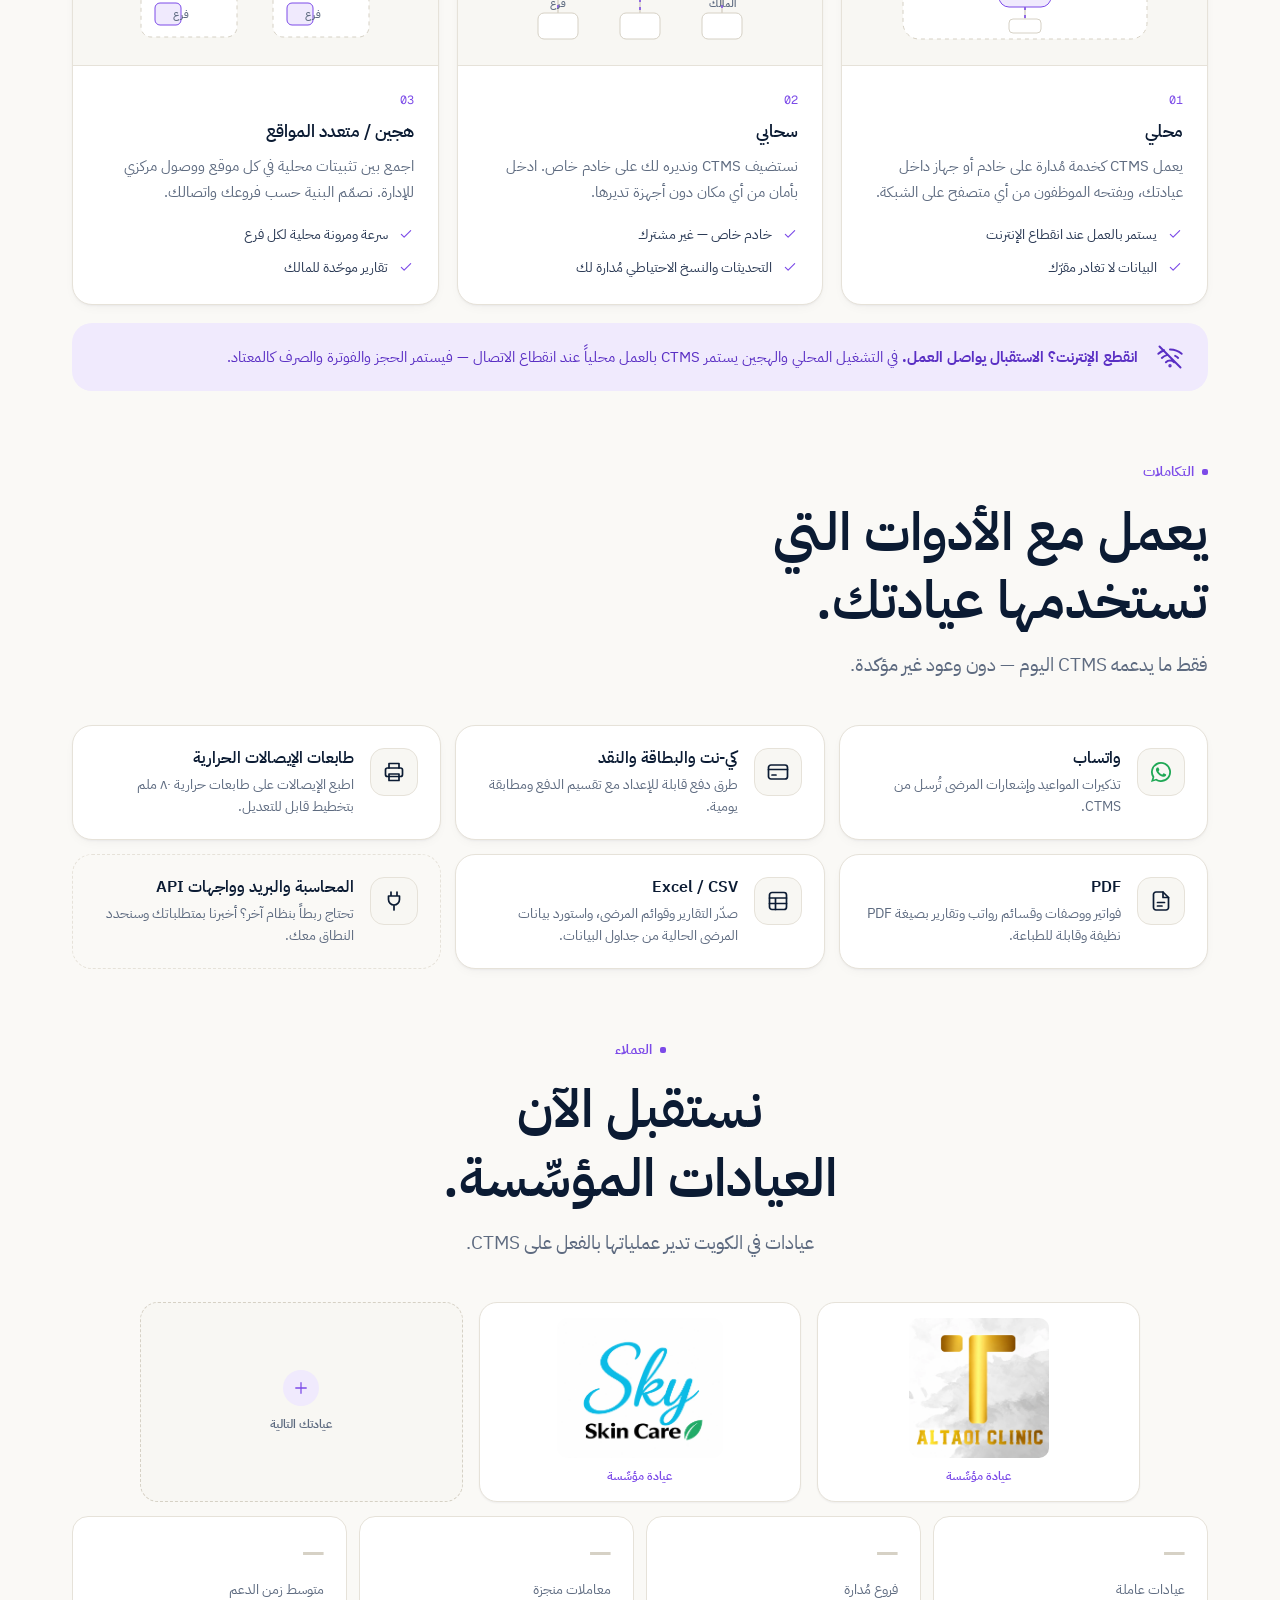
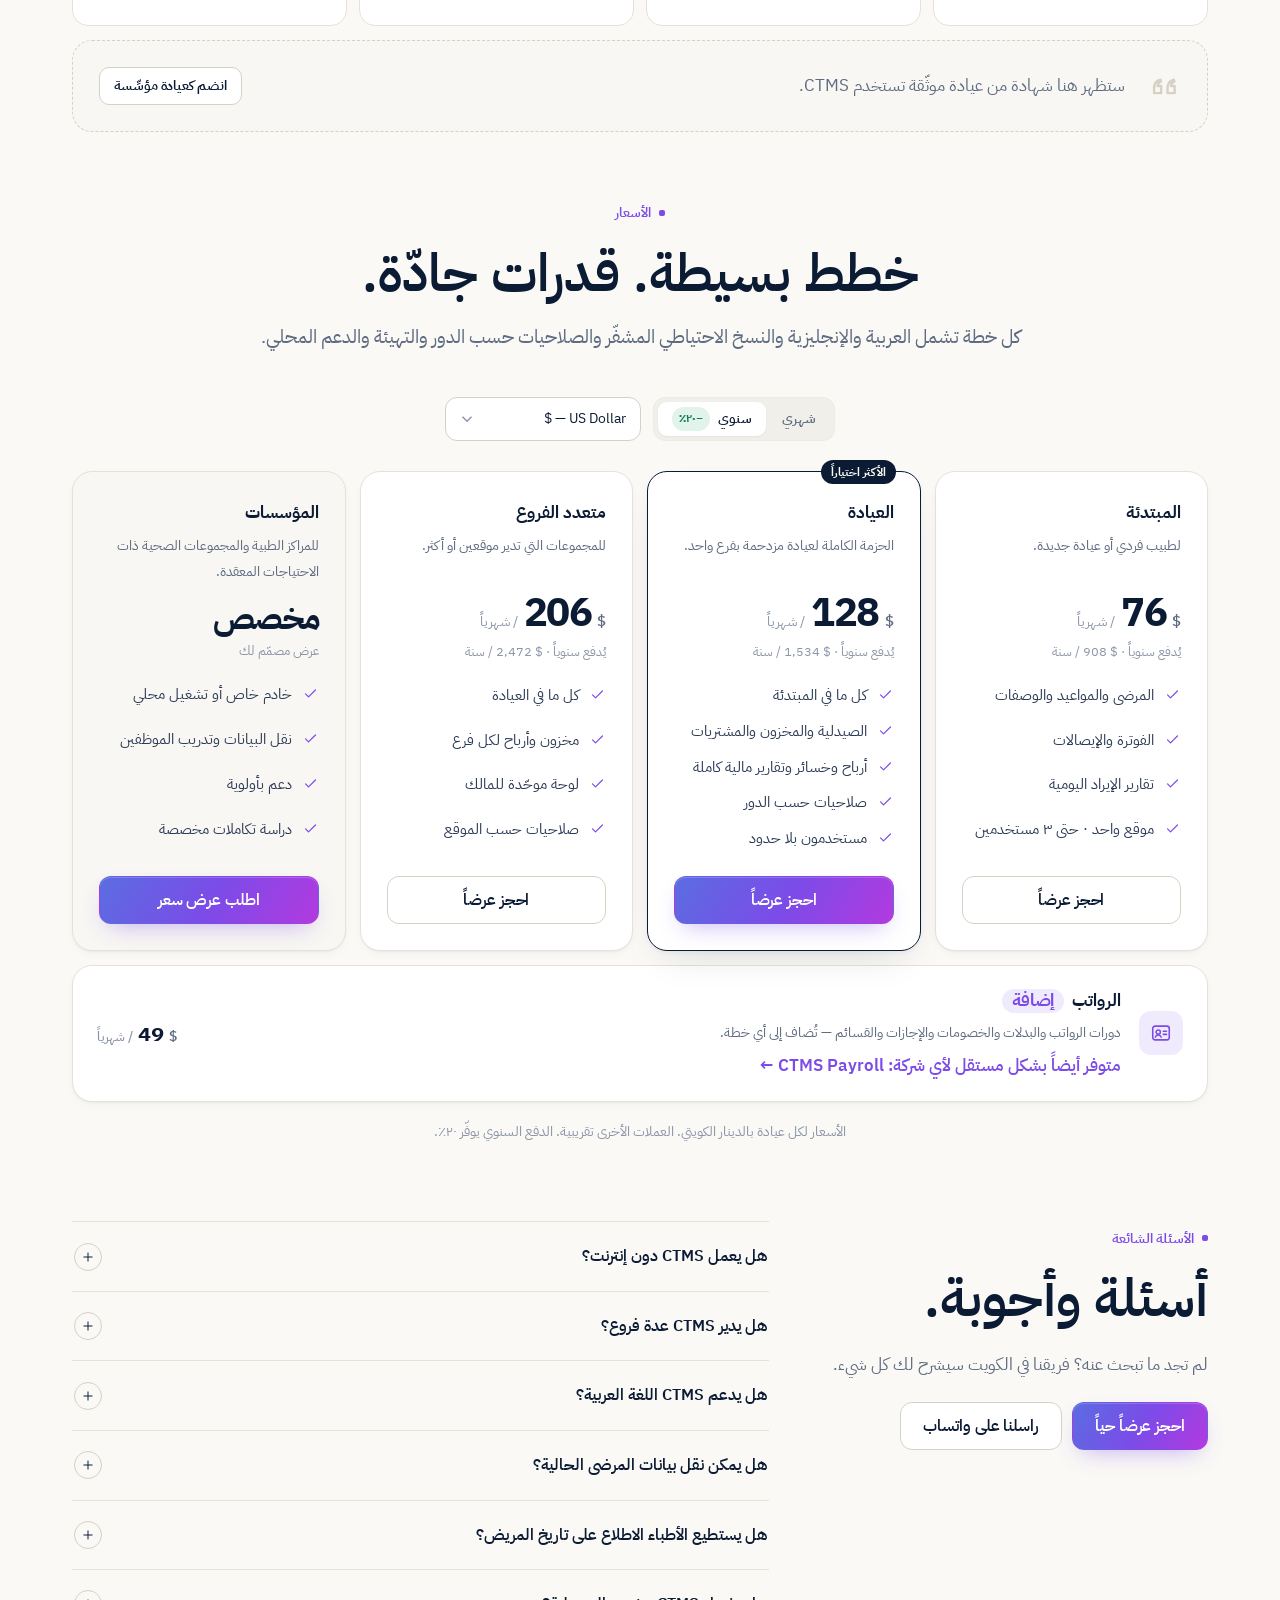
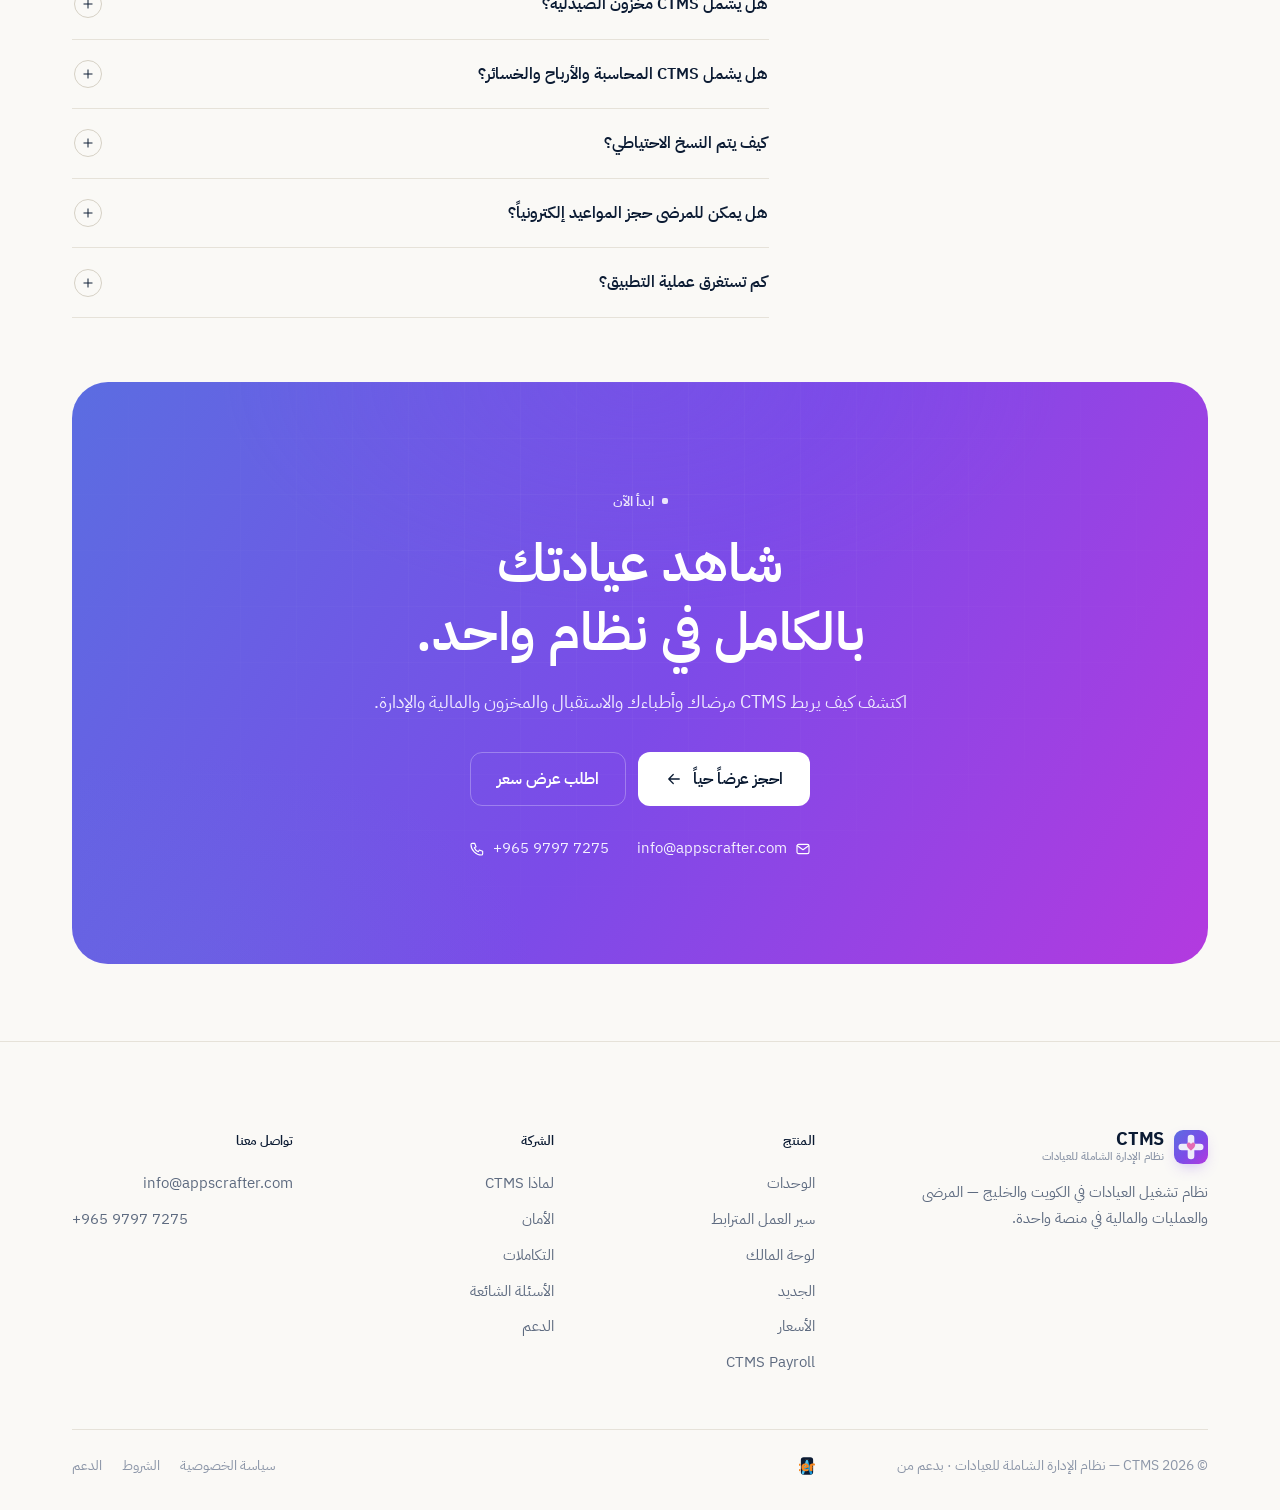
==== commit 707f12a7: "Tighter spacing between sections and under headings Co-Authored-By: Claude Opus 5.5 <noreply@anthrop" ====
--- a/ar/index.html
+++ b/ar/index.html
@@ -31,8 +31,8 @@
 <link rel="preconnect" href="https://fonts.googleapis.com">
 <link rel="preconnect" href="https://fonts.gstatic.com" crossorigin>
 <link rel="stylesheet" href="https://fonts.googleapis.com/css2?family=Baloo+2:wght@800&family=Geist:wght@400;500;600;700&family=Geist+Mono:wght@400;500&family=IBM+Plex+Sans+Arabic:wght@400;500;600;700&display=swap">
-<link rel="stylesheet" href="../assets/ctms.css?v=202610261935">
-<link rel="stylesheet" href="../assets/site.css?v=202610261935">
+<link rel="stylesheet" href="../assets/ctms.css?v=202610270648">
+<link rel="stylesheet" href="../assets/site.css?v=202610270648">
 <script>document.documentElement.classList.remove('no-js');try{var t=localStorage.getItem('ctms-theme');if(t)document.documentElement.setAttribute('data-theme',t);}catch(e){}</script>
 <script type="application/ld+json">
 {"@context":"https://schema.org","@type":"SoftwareApplication","name":"CTMS — Clinic Top Management System","applicationCategory":"BusinessApplication","applicationSubCategory":"Clinic management software","operatingSystem":"Windows, Web browser","inLanguage":["en","ar"],"description":"Clinic operating system for Kuwait and the GCC: appointments, patient records, billing, pharmacy, inventory, payroll, finance and multi-branch reporting.","url":"https://ctms.website/","offers":{"@type":"Offer","priceCurrency":"KWD","price":"29","availability":"https://schema.org/InStock"},"publisher":{"@type":"Organization","name":"Appscrafter","email":"info@appscrafter.com","telephone":"+965 9797 7275","areaServed":["KW","SA","AE","QA","BH","OM"]}}
@@ -900,6 +900,6 @@
   </div>
 </div>
 
-<script src="../assets/app.js?v=202610261935" defer></script>
+<script src="../assets/app.js?v=202610270648" defer></script>
 </body>
 </html>
--- a/assets/site.css
+++ b/assets/site.css
@@ -481,7 +481,12 @@
 /* =====================================================================
    Minimal layout (2026-10-27): logo strip, compact What's-new row, Why bento
    ===================================================================== */
-:root{--sec:clamp(88px,11vw,148px)}
+:root{--sec:clamp(40px,5vw,68px)}
+.sec-head{margin-bottom:clamp(28px,3.5vw,44px)}
+.sec-head p{margin-top:14px}
+.hero{padding-bottom:clamp(24px,4vw,48px)}
+.stage{margin-top:clamp(36px,5vw,56px)}
+.footer{margin-top:clamp(48px,6vw,80px)}
 .sec-head h2{max-width:20ch}
 .sec-head.center h2{margin-inline:auto}
 .logos{display:flex;align-items:center;justify-content:center;gap:28px;flex-wrap:wrap;margin-top:clamp(40px,6vw,64px)}
